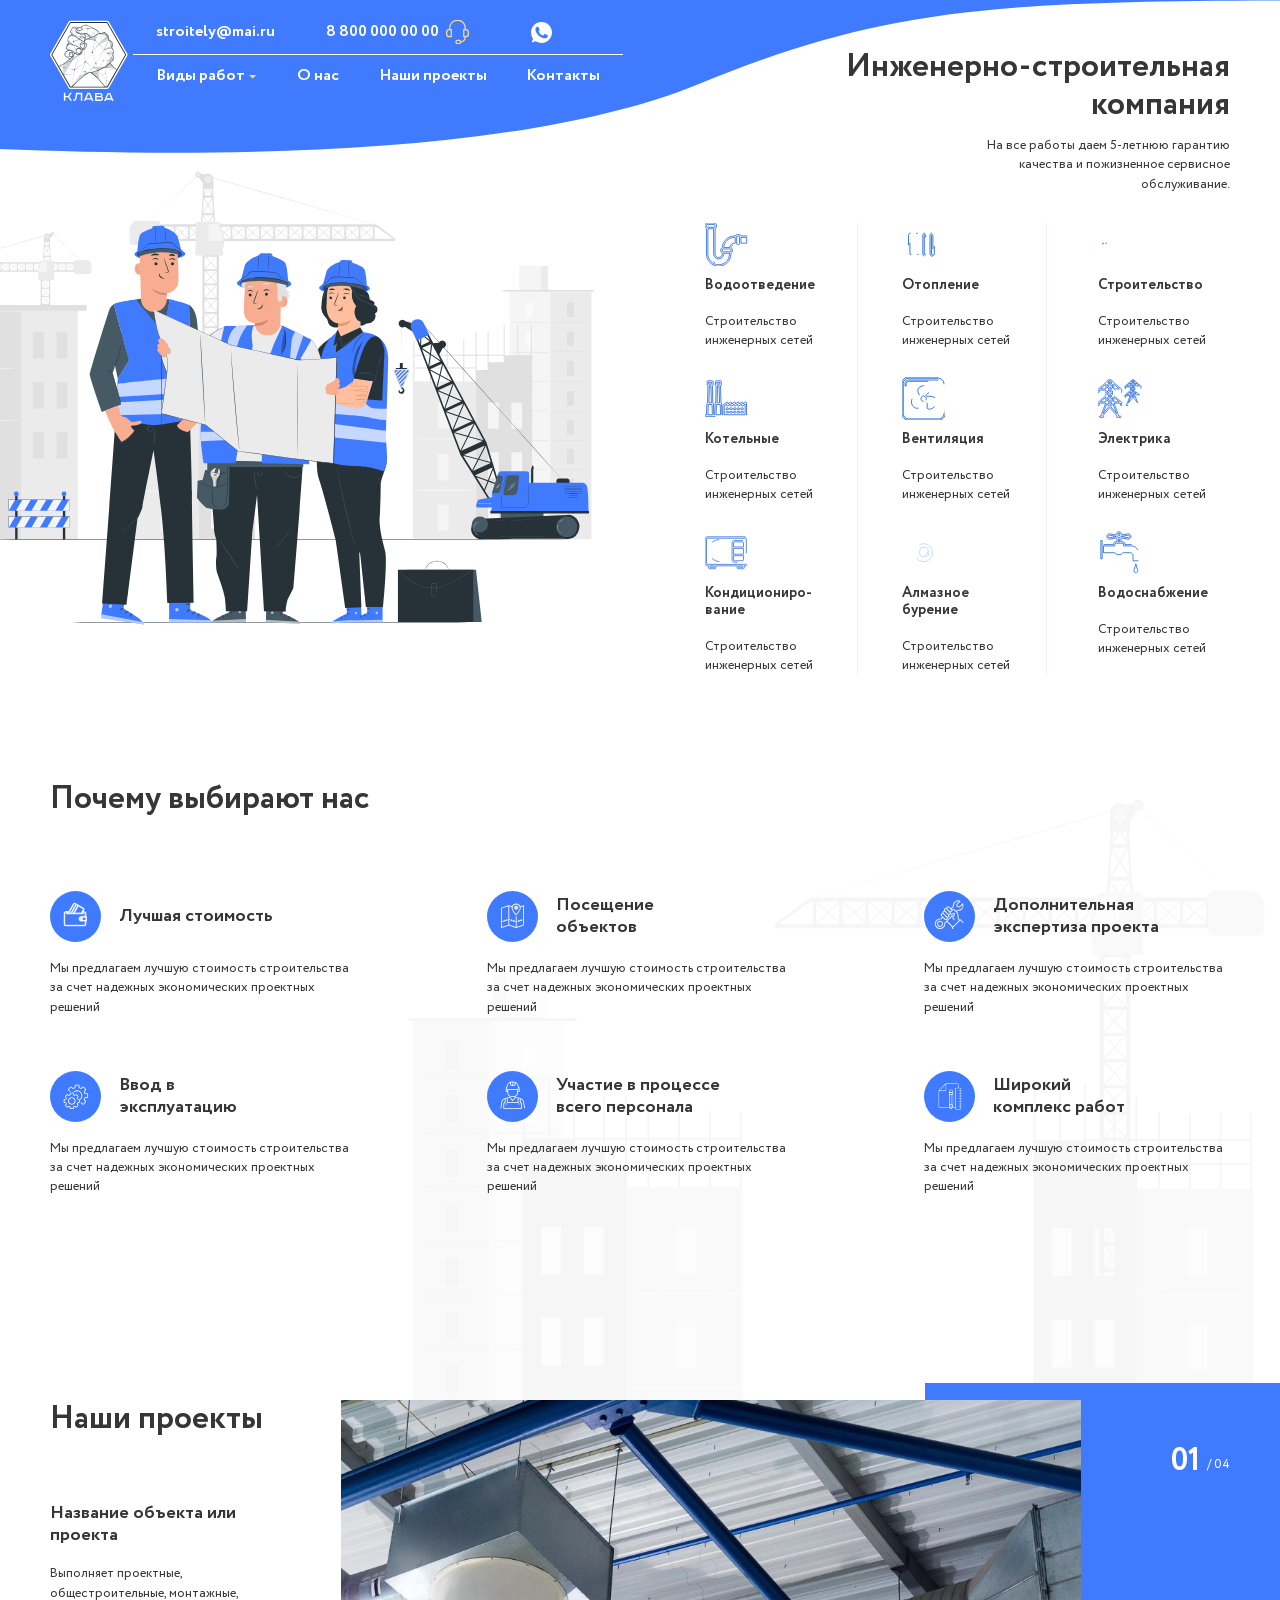
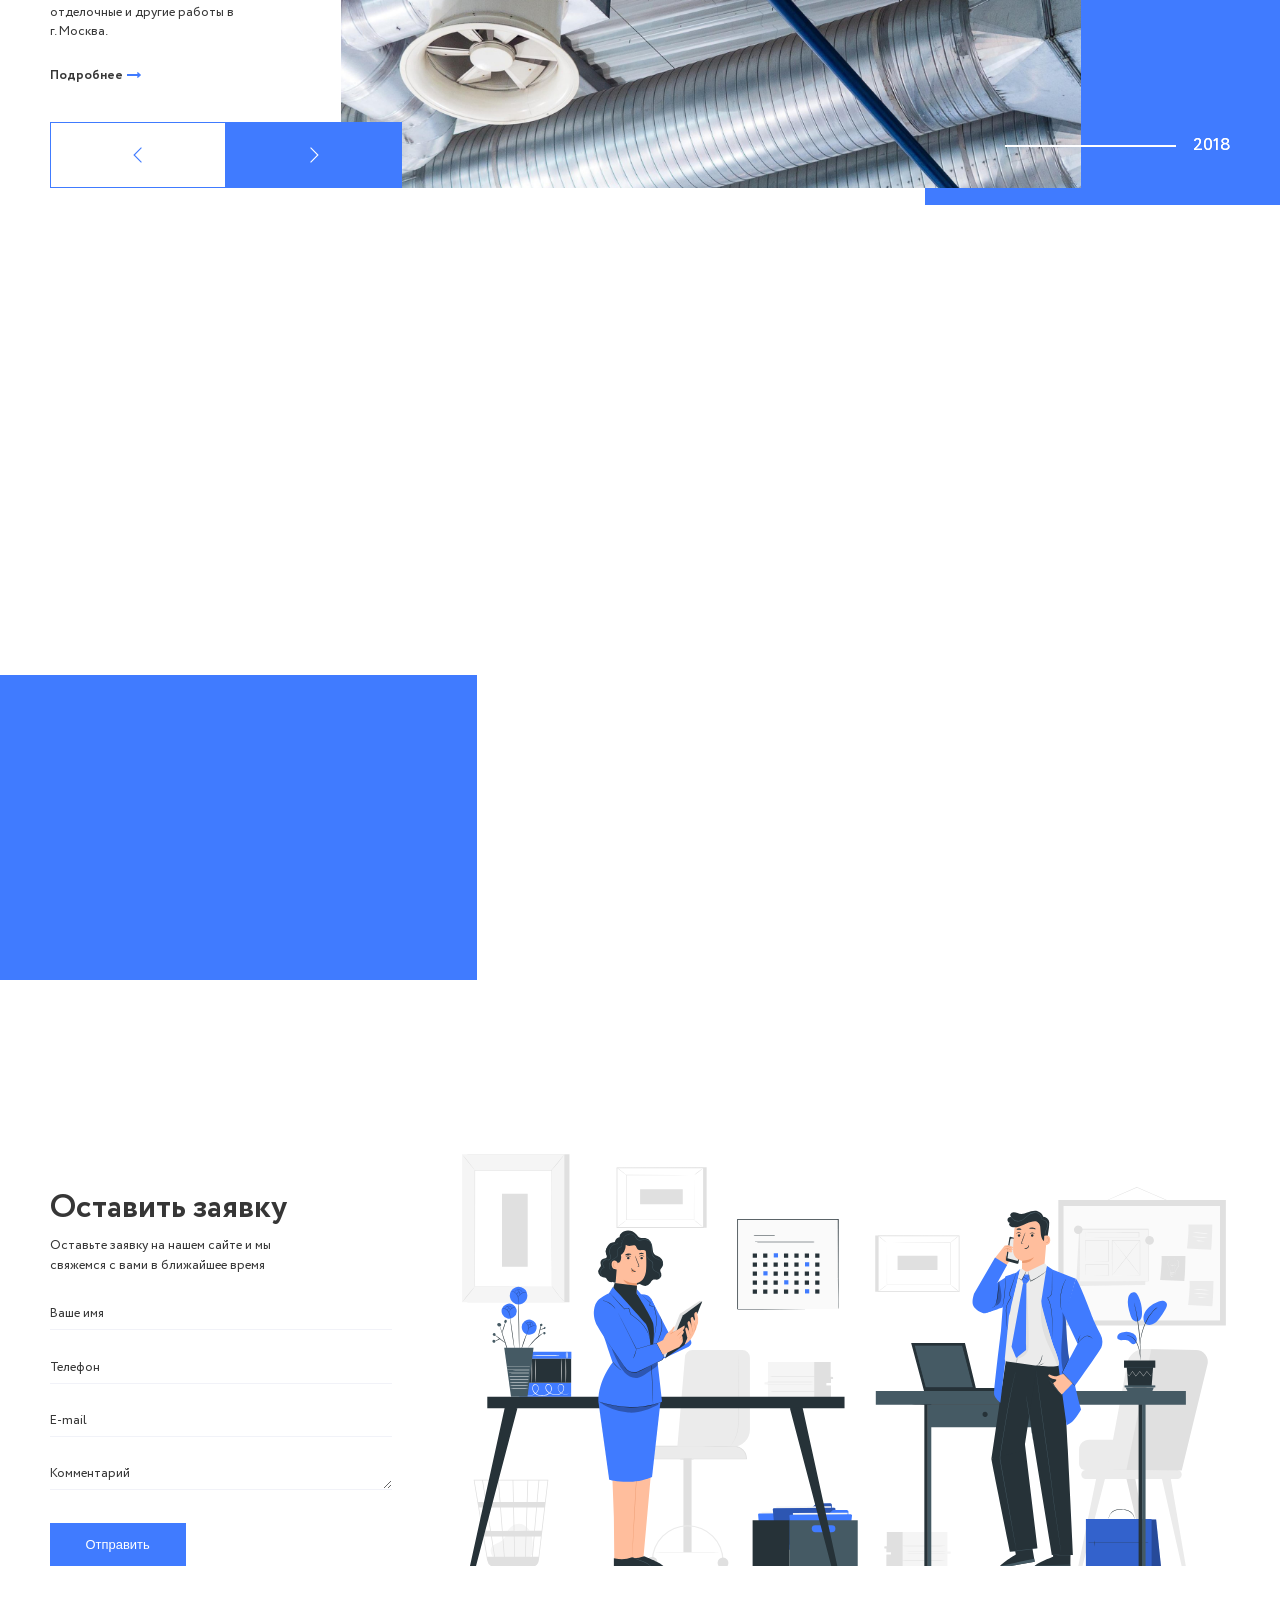
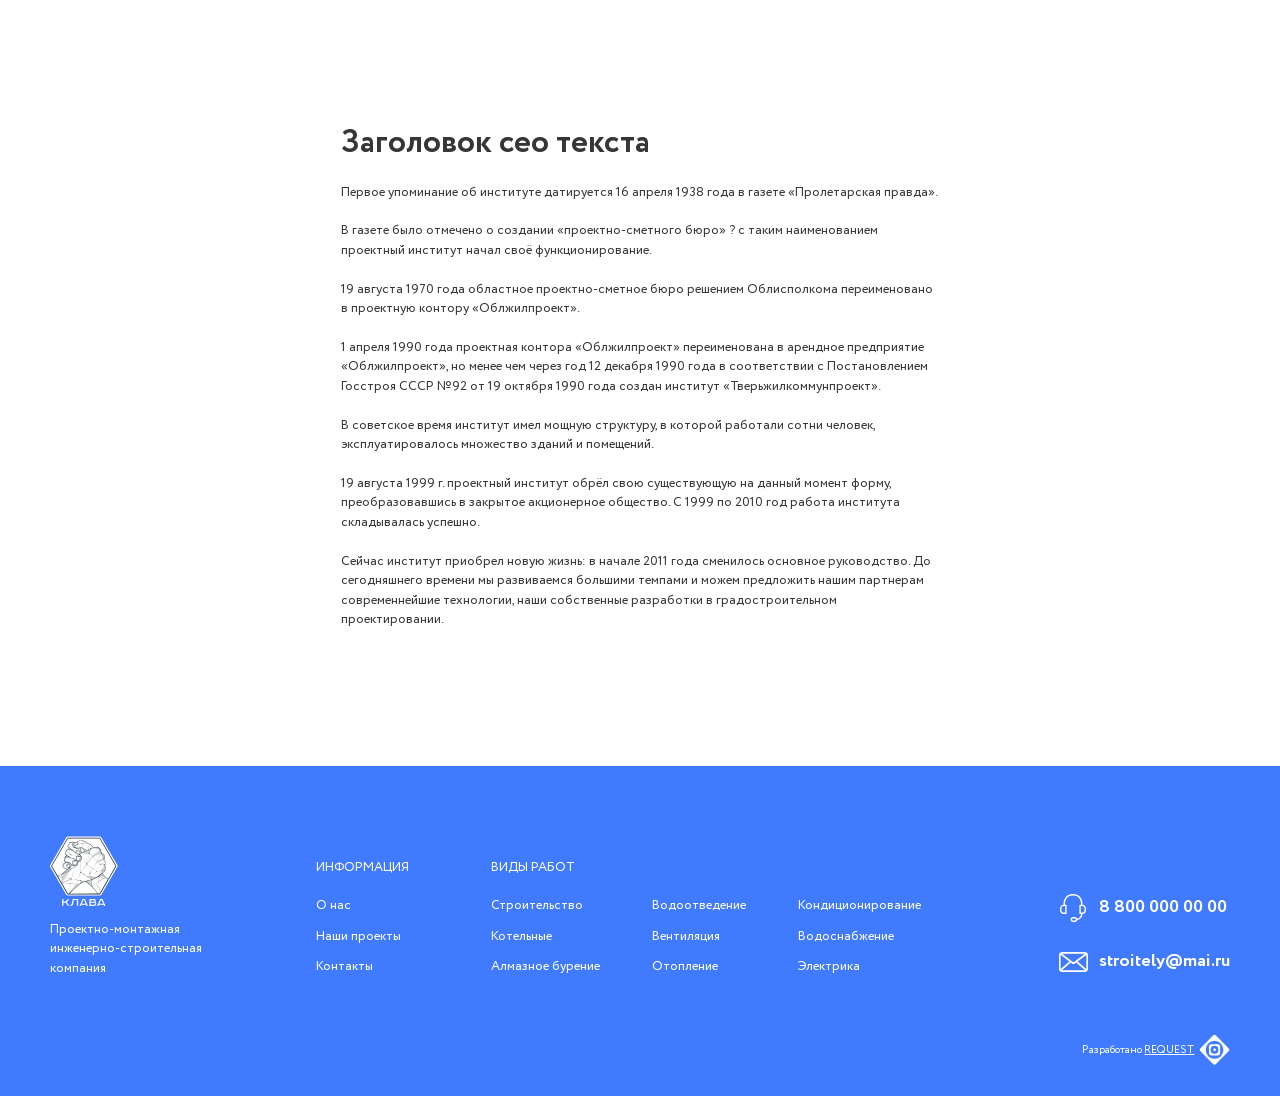
==== src/index.html @ 492c7430 "first commit" ====
<!DOCTYPE html>
<html lang="ru">

<head>
	<meta charset="utf-8">
	<meta name="viewport" content="width=device-width, initial-scale=1.0, shrink-to-fit=no">
	<meta name="description" content="another website">
	<link rel="icon" href="img/favicon.ico">
	<link rel="stylesheet" href="css/swiper.min.css">
	<link href="css/style.css" rel="stylesheet">
	<script src="js/swiper.min.js"></script>
	<script src="js/vivus.js"></script>
	<script src="https://api-maps.yandex.ru/2.1/?lang=ru_RU"></script>
	<title>title</title>

</head>

<body>
	<div class="body-page">
		<header class="header">
			<div class="container">
				<div class="header__inner">
					<div class="burger">
						<span></span>
						<span></span>
						<span></span>
						<div class="burger__x"></div>
					</div>
					<a href="" class="logo header__logo">
						<img src="img/logo.svg" alt="">
					</a>
					<div class="header__content">
						<div class="header__top">
							<div class="contact header__contact">
								<a href="" class="contact__item contact__item--mail">stroitely@mai.ru</a>
								<a href="" class="contact__item contact__item--tel">8 800 000 00 00</a>
								<a href="" class="contact__item contact__item--whatsapp">8 800 000 00 00 whatsapp</a>
							</div>
						</div>
						<nav class="nav header__nav">
							<ul class="nav__list">
								<li class="nav__item drop">
									<a href="">Виды работ</a><span class="nav__arrow"></span>
									<div class="nav-drop">
										<ul class="nav-drop__inner">
											<li class="nav-drop__col">
												<div class="nav-drop__item">
													<div class="nav-drop__icon">
														<img src="img/pipeline.svg" alt="">
													</div>
													<div class="nav-drop__content">
														<a href="">Водоотведение</a>
														<span class="nav__arrow"></span>
														<ul class="nav-drop__list">
															<li>
																<a href="">Водоотведение</a>
															</li>
															<li>
																<a href="">Водоотведение</a>
															</li>
															<li>
																<a href="">Водоотведение</a>
															</li>
															<li>
																<a href="">Водоотведение</a>
															</li>
														</ul>
													</div>
												</div>
												<div class="nav-drop__item">
													<div class="nav-drop__icon">
														<img src="img/boiler.svg" alt="">
													</div>
													<div class="nav-drop__content">
														<a href="">Котельные</a>
														<span class="nav__arrow"></span>
														<ul class="nav-drop__list">
															<li>
																<a href="">Водоотведение</a>
															</li>
															<li>
																<a href="">Водоотведение</a>
															</li>
														</ul>
													</div>
												</div>
												<div class="nav-drop__item">
													<div class="nav-drop__icon">
														<img src="img/gear.svg" alt="">
													</div>
													<div class="nav-drop__content">
														<a href="">Алмазное бурение</a>
														<span class="nav__arrow"></span>
														<ul class="nav-drop__list">
															<li>
																<a href="">Водоотведение</a>
															</li>
															<li>
																<a href="">Водоотведение</a>
															</li>
														</ul>
													</div>
												</div>
												<div class="nav-drop__item">
													<div class="nav-drop__icon">
														<img src="img/tap.svg" alt="">
													</div>
													<div class="nav-drop__content">
														<a href="">Водоснабжение</a>
														<span class="nav__arrow"></span>
														<ul class="nav-drop__list">
															<li>
																<a href="">Водоотведение</a>
															</li>
															<li>
																<a href="">Водоотведение</a>
															</li>
														</ul>
													</div>
												</div>
											</li>
											<li class="nav-drop__col">
												<div class="nav-drop__item">
													<div class="nav-drop__icon">
														<img src="img/heating.svg" alt="">
													</div>
													<div class="nav-drop__content">
														<a href="">Отопление</a>
														<span class="nav__arrow"></span>
														<ul class="nav-drop__list">
															<li>
																<a href="">Водоотведение</a>
															</li>
															<li>
																<a href="">Водоотведение</a>
															</li>
														</ul>
													</div>
												</div>
												<div class="nav-drop__item">
													<div class="nav-drop__icon">
														<img src="img/ventilation.svg" alt="">
													</div>
													<div class="nav-drop__content">
														<a href="">Вентиляция</a>
														<span class="nav__arrow"></span>
														<ul class="nav-drop__list">
															<li>
																<a href="">Водоотведение</a>
															</li>
															<li>
																<a href="">Водоотведение</a>
															</li>
															<li>
																<a href="">Водоотведение</a>
															</li>
														</ul>
													</div>
												</div>
												<div class="nav-drop__item">
													<div class="nav-drop__icon">
														<img src="img/air-conditioner.svg" alt="">
													</div>
													<div class="nav-drop__content">
														<a href="">Кондициониро-вание</a>
														<span class="nav__arrow"></span>
														<ul class="nav-drop__list">
															<li>
																<a href="">Водоотведение</a>
															</li>
															<li>
																<a href="">Водоотведение</a>
															</li>
														</ul>
													</div>
												</div>
											</li>
											<li class="nav-drop__col">
												<div class="nav-drop__item">
													<div class="nav-drop__icon">
														<img src="img/harbor-crane.svg" alt="">
													</div>
													<div class="nav-drop__content">
														<a href="">Строительство</a>
														<span class="nav__arrow"></span>
														<ul class="nav-drop__list">
															<li>
																<a href="">Водоотведение</a>
															</li>
															<li>
																<a href="">Водоотведение</a>
															</li>
															<li>
																<a href="">Водоотведение</a>
															</li>
															<li>
																<a href="">Водоотведение</a>
															</li>
															<li>
																<a href="">Водоотведение</a>
															</li>
															<li>
																<a href="">Водоотведение</a>
															</li>
														</ul>
													</div>
												</div>
												<div class="nav-drop__item">
													<div class="nav-drop__icon">
														<img src="img/electric.svg" alt="">
													</div>
													<div class="nav-drop__content">
														<a href="">Электрика</a>
														<span class="nav__arrow"></span>
														<ul class="nav-drop__list">
															<li>
																<a href="">Водоотведение</a>
															</li>
															<li>
																<a href="">Водоотведение</a>
															</li>
															<li>
																<a href="">Водоотведение</a>
															</li>
															<li>
																<a href="">Водоотведение</a>
															</li>
															<li>
																<a href="">Водоотведение</a>
															</li>
														</ul>
													</div>
												</div>
											</li>
										</ul>
									</div>
								</li>
								<li class="nav__item">
									<a href="">О нас</a>
								</li>
								<li class="nav__item">
									<a href="">Наши проекты</a>
								</li>
								<li class="nav__item">
									<a href="">Контакты</a>
								</li>
							</ul>
						</nav>
					</div>
					<div class="mob-tel">

					</div>
				</div>
			</div>
		</header>
		<main class="main">
		<!-- конец header -->
			<section class="banner-main title-right">
				<div class="container">
					<div class="banner-main__img">
						<img src="img/banner-main.svg" alt="">
					</div>
					<div class="banner-main__inner">
						<div class="banner-text banner-text--right">
							<p class="h h-45-30 banner-text__title">Инженерно-строительная компания</p>
							<p class="banner-text__subtitle">На все работы даем 5-летнюю гарантию качества и пожизненное сервисное обслуживание.</p>
						</div>
						<div class="main-category">
							<a href="" class="main-category__item wow fadeIn slower">
								<div class="main-category__img main-category__img--pipeline">
									<svg id="pipeline" width="100%" height="100%" x="0px" y="0px" viewBox="0 0 58 58" enable-background="new 0 0 58 58" xmlns="http://www.w3.org/2000/svg">
										<path d="M57.0333 17.4H48.1593C47.9587 16.8367 47.5893 16.3489 47.1016 16.0029C46.6138 15.657 46.0313 15.4697 45.4333 15.4667H43.5C42.902 15.4697 42.3195 15.657 41.8317 16.0029C41.344 16.3489 40.9746 16.8367 40.774 17.4H39.6333C35.4179 17.4075 31.3663 19.0336 28.3154 21.9424C25.2644 24.8513 23.4471 28.8207 23.2387 33.031C22.6652 33.2236 22.1666 33.5911 21.8129 34.0818C21.4592 34.5725 21.2681 35.1618 21.2667 35.7667V37.7C21.2697 38.298 21.457 38.8805 21.8029 39.3682C22.1489 39.856 22.6367 40.2254 23.2 40.426V41.5667C23.2 42.8485 22.6908 44.0779 21.7843 44.9843C20.8779 45.8908 19.6485 46.4 18.3667 46.4C17.0848 46.4 15.8554 45.8908 14.949 44.9843C14.0426 44.0779 13.5333 42.8485 13.5333 41.5667V7.55933C14.0967 7.35869 14.5845 6.98935 14.9304 6.50159C15.2763 6.01382 15.4636 5.43131 15.4667 4.83333V2.9C15.4644 2.13158 15.1581 1.39528 14.6147 0.851926C14.0714 0.308567 13.3351 0.00229495 12.5667 0H2.9C2.13158 0.00229495 1.39528 0.308567 0.851926 0.851926C0.308567 1.39528 0.00229495 2.13158 0 2.9V4.83333C0.00308004 5.43131 0.190328 6.01382 0.536262 6.50159C0.882196 6.98935 1.37001 7.35869 1.93333 7.55933V41.5667C1.93333 45.9251 3.6647 50.1049 6.74655 53.1868C9.82839 56.2686 14.0083 58 18.3667 58C22.7251 58 26.9049 56.2686 29.9868 53.1868C33.0686 50.1049 34.8 45.9251 34.8 41.5667V40.426C35.3633 40.2254 35.8511 39.856 36.1971 39.3682C36.543 38.8805 36.7303 38.298 36.7333 37.7V35.7667C36.7316 35.1825 36.5535 34.6124 36.2223 34.1312C35.8911 33.65 35.4223 33.28 34.8773 33.0697C35.0568 31.9367 35.6342 30.9047 36.5058 30.1589C37.3774 29.413 38.4862 29.0022 39.6333 29H40.774C40.9746 29.5633 41.344 30.0511 41.8317 30.3971C42.3195 30.743 42.902 30.9303 43.5 30.9333H45.4333C46.0313 30.9303 46.6138 30.743 47.1016 30.3971C47.5893 30.0511 47.9587 29.5633 48.1593 29H57.0333C57.2897 29 57.5356 28.8982 57.7169 28.7169C57.8982 28.5356 58 28.2897 58 28.0333V18.3667C58 18.1103 57.8982 17.8644 57.7169 17.6831C57.5356 17.5018 57.2897 17.4 57.0333 17.4ZM1.93333 4.83333V2.9C1.93333 2.64362 2.03518 2.39775 2.21646 2.21646C2.39775 2.03518 2.64362 1.93333 2.9 1.93333H12.5667C12.823 1.93333 13.0689 2.03518 13.2502 2.21646C13.4315 2.39775 13.5333 2.64362 13.5333 2.9V4.83333C13.5333 5.08971 13.4315 5.33558 13.2502 5.51687C13.0689 5.69815 12.823 5.8 12.5667 5.8H2.9C2.64362 5.8 2.39775 5.69815 2.21646 5.51687C2.03518 5.33558 1.93333 5.08971 1.93333 4.83333ZM32.8667 41.5667C32.8667 45.4123 31.339 49.1004 28.6197 51.8197C25.9004 54.539 22.2123 56.0667 18.3667 56.0667C14.521 56.0667 10.8329 54.539 8.11362 51.8197C5.39434 49.1004 3.86667 45.4123 3.86667 41.5667V7.73333H11.6V41.5667C11.6 43.3613 12.3129 45.0824 13.5819 46.3514C14.8509 47.6204 16.572 48.3333 18.3667 48.3333C20.1613 48.3333 21.8824 47.6204 23.1514 46.3514C24.4204 45.0824 25.1333 43.3613 25.1333 41.5667V40.6H32.8667V41.5667ZM34.8 37.7C34.8 37.9564 34.6982 38.2023 34.5169 38.3835C34.3356 38.5648 34.0897 38.6667 33.8333 38.6667H24.1667C23.9103 38.6667 23.6644 38.5648 23.4831 38.3835C23.3018 38.2023 23.2 37.9564 23.2 37.7V35.7667C23.2 35.5103 23.3018 35.2644 23.4831 35.0831C23.6644 34.9018 23.9103 34.8 24.1667 34.8H33.8333C34.0897 34.8 34.3356 34.9018 34.5169 35.0831C34.6982 35.2644 34.8 35.5103 34.8 35.7667V37.7ZM40.6 27.0667H39.6333C38.0075 27.0686 36.4368 27.6558 35.2084 28.7208C33.9801 29.7859 33.1763 31.2576 32.944 32.8667H25.1817C25.4301 29.2005 27.0597 25.7651 29.7418 23.2534C32.4239 20.7417 35.9588 19.3408 39.6333 19.3333H40.6V27.0667ZM46.4 28.0333C46.4 28.2897 46.2982 28.5356 46.1169 28.7169C45.9356 28.8982 45.6897 29 45.4333 29H43.5C43.2436 29 42.9977 28.8982 42.8165 28.7169C42.6352 28.5356 42.5333 28.2897 42.5333 28.0333V18.3667C42.5333 18.1103 42.6352 17.8644 42.8165 17.6831C42.9977 17.5018 43.2436 17.4 43.5 17.4H45.4333C45.6897 17.4 45.9356 17.5018 46.1169 17.6831C46.2982 17.8644 46.4 18.1103 46.4 18.3667V28.0333ZM56.0667 27.0667H48.3333V19.3333H56.0667V27.0667Z"/>
										<path d="M11.4175 52.0387C13.4761 53.4083 15.8943 54.1372 18.3668 54.1335V52.2001C16.2751 52.2033 14.2293 51.5867 12.4876 50.4282L11.4175 52.0387Z"/>
										<path d="M20.1406 52.0529L20.4596 53.9592C21.1726 53.8402 21.8739 53.659 22.5554 53.4179L21.9116 51.5957C21.3353 51.7982 20.7429 51.9512 20.1406 52.0529Z"/>
									</svg>
								</div>
								<p class="h h-20-16 main-category__title">Водоотведение</p>
								<p class="main-category__text">Строительство инженерных сетей</p>
							</a>
							<a href="" class="main-category__item wow fadeIn slower">
								<div class="main-category__img main-category__img--heating">
									<svg id="heating" width="100%" height="100%" viewBox="0 0 52 45" xmlns="http://www.w3.org/2000/svg">
										<path d="M36.3462 8.65381C34.9148 8.65381 33.75 9.81862 33.75 11.25V33.75C33.75 35.1813 34.9148 36.3461 36.3462 36.3461C37.7775 36.3461 38.9423 35.1813 38.9423 33.75V11.25C38.9423 9.81862 37.7775 8.65381 36.3462 8.65381ZM37.2115 33.75C37.2115 34.2277 36.8238 34.6153 36.3462 34.6153C35.8685 34.6153 35.4808 34.2277 35.4808 33.75V11.25C35.4808 10.7723 35.8685 10.3846 36.3462 10.3846C36.8238 10.3846 37.2115 10.7723 37.2115 11.25V33.75Z" fill="#115AD4"/>
										<path d="M27.6923 8.65381C26.261 8.65381 25.0962 9.81862 25.0962 11.25V33.75C25.0962 35.1813 26.261 36.3461 27.6923 36.3461C29.1237 36.3461 30.2885 35.1813 30.2885 33.75V11.25C30.2885 9.81862 29.1237 8.65381 27.6923 8.65381ZM28.5577 33.75C28.5577 34.2277 28.17 34.6153 27.6923 34.6153C27.2147 34.6153 26.827 34.2277 26.827 33.75V11.25C26.827 10.7723 27.2147 10.3846 27.6923 10.3846C28.17 10.3846 28.5577 10.7723 28.5577 11.25V33.75Z" fill="#115AD4"/>
										<path d="M10.3847 8.65381C8.95338 8.65381 7.78857 9.81862 7.78857 11.25V33.75C7.78857 35.1813 8.95338 36.3461 10.3847 36.3461C11.8161 36.3461 12.9809 35.1813 12.9809 33.75V11.25C12.9809 9.81862 11.8161 8.65381 10.3847 8.65381ZM11.2501 33.75C11.2501 34.2277 10.8624 34.6153 10.3847 34.6153C9.90704 34.6153 9.51934 34.2277 9.51934 33.75V11.25C9.51934 10.7723 9.90704 10.3846 10.3847 10.3846C10.8624 10.3846 11.2501 10.7723 11.2501 11.25V33.75Z" fill="#115AD4"/>
										<path d="M19.0385 8.65381C17.6072 8.65381 16.4424 9.81862 16.4424 11.25V33.75C16.4424 35.1813 17.6072 36.3461 19.0385 36.3461C20.4699 36.3461 21.6347 35.1813 21.6347 33.75V11.25C21.6347 9.81862 20.4699 8.65381 19.0385 8.65381ZM19.9039 33.75C19.9039 34.2277 19.5162 34.6153 19.0385 34.6153C18.5608 34.6153 18.1732 34.2277 18.1732 33.75V11.25C18.1732 10.7723 18.5608 10.3846 19.0385 10.3846C19.5162 10.3846 19.9039 10.7723 19.9039 11.25V33.75Z" fill="#115AD4"/>
										<path d="M49.7596 11.25C50.953 11.25 51.9231 10.2799 51.9231 9.08654V6.49038C51.9231 5.29702 50.953 4.32692 49.7596 4.32692C48.5662 4.32692 47.5962 5.29702 47.5962 6.49038V6.92308H46.7308V4.32692H44.1346V3.46154C44.1346 1.5525 42.5821 0 40.6731 0C38.764 0 37.2115 1.5525 37.2115 3.46154V4.32692C37.2115 4.80462 36.8238 5.19231 36.3462 5.19231C35.8685 5.19231 35.4808 4.80462 35.4808 4.32692V3.46154C35.4808 1.5525 33.9283 0 32.0192 0C30.1102 0 28.5577 1.5525 28.5577 3.46154V4.32692C28.5577 4.80462 28.17 5.19231 27.6923 5.19231C27.2146 5.19231 26.8269 4.80462 26.8269 4.32692V3.46154C26.8269 1.5525 25.2744 0 23.3654 0C21.4563 0 19.9038 1.5525 19.9038 3.46154V4.32692C19.9038 4.80462 19.5162 5.19231 19.0385 5.19231C18.5608 5.19231 18.1731 4.80462 18.1731 4.32692V3.46154C18.1731 1.5525 16.6206 0 14.7115 0C12.8025 0 11.25 1.5525 11.25 3.46154V4.32692C11.25 4.80462 10.8623 5.19231 10.3846 5.19231C9.90692 5.19231 9.51923 4.80462 9.51923 4.32692V3.46154C9.51923 1.5525 7.96673 0 6.05769 0C4.14865 0 2.59615 1.5525 2.59615 3.46154V5.19231H0V11.25H2.59615V33.75H0V39.8077H2.59615V41.5385C2.59615 43.4475 4.14865 45 6.05769 45C7.96673 45 9.51923 43.4475 9.51923 41.5385V40.6731C9.51923 40.1954 9.90692 39.8077 10.3846 39.8077C10.8623 39.8077 11.25 40.1954 11.25 40.6731V41.5385C11.25 43.4475 12.8025 45 14.7115 45C16.6206 45 18.1731 43.4475 18.1731 41.5385V40.6731C18.1731 40.1954 18.5608 39.8077 19.0385 39.8077C19.5162 39.8077 19.9038 40.1954 19.9038 40.6731V41.5385C19.9038 43.4475 21.4563 45 23.3654 45C25.2744 45 26.8269 43.4475 26.8269 41.5385V40.6731C26.8269 40.1954 27.2146 39.8077 27.6923 39.8077C28.17 39.8077 28.5577 40.1954 28.5577 40.6731V41.5385C28.5577 43.4475 30.1102 45 32.0192 45C33.9283 45 35.4808 43.4475 35.4808 41.5385V40.6731C35.4808 40.1954 35.8685 39.8077 36.3462 39.8077C36.8238 39.8077 37.2115 40.1954 37.2115 40.6731V41.5385C37.2115 43.4475 38.764 45 40.6731 45C42.5821 45 44.1346 43.4475 44.1346 41.5385V39.8077H46.7308V38.9423H51.9231V34.6154H46.7308V33.75H44.1346V11.25H46.7308V8.65385H47.5962V9.08654C47.5962 10.2799 48.5662 11.25 49.7596 11.25ZM1.73077 9.51923V6.92308H2.59615V9.51923H1.73077ZM1.73077 38.0769V35.4808H2.59615V38.0769H1.73077ZM50.1923 36.3462V37.2115H46.7308V36.3462H50.1923ZM45 35.4808V38.0769H44.1346V35.4808H45ZM42.4038 33.75V39.8077V41.5385C42.4038 42.493 41.6276 43.2692 40.6731 43.2692C39.7186 43.2692 38.9423 42.493 38.9423 41.5385V40.6731C38.9423 39.2417 37.7775 38.0769 36.3462 38.0769C34.9148 38.0769 33.75 39.2417 33.75 40.6731V41.5385C33.75 42.493 32.9738 43.2692 32.0192 43.2692C31.0647 43.2692 30.2885 42.493 30.2885 41.5385V40.6731C30.2885 39.2417 29.1237 38.0769 27.6923 38.0769C26.261 38.0769 25.0962 39.2417 25.0962 40.6731V41.5385C25.0962 42.493 24.3199 43.2692 23.3654 43.2692C22.4109 43.2692 21.6346 42.493 21.6346 41.5385V40.6731C21.6346 39.2417 20.4698 38.0769 19.0385 38.0769C17.6071 38.0769 16.4423 39.2417 16.4423 40.6731V41.5385C16.4423 42.493 15.6661 43.2692 14.7115 43.2692C13.757 43.2692 12.9808 42.493 12.9808 41.5385V40.6731C12.9808 39.2417 11.816 38.0769 10.3846 38.0769C8.95327 38.0769 7.78846 39.2417 7.78846 40.6731V41.5385C7.78846 42.493 7.01221 43.2692 6.05769 43.2692C5.10317 43.2692 4.32692 42.493 4.32692 41.5385V39.8077V33.75V11.25V5.19231V3.46154C4.32692 2.50702 5.10317 1.73077 6.05769 1.73077C7.01221 1.73077 7.78846 2.50702 7.78846 3.46154V4.32692C7.78846 5.75827 8.95327 6.92308 10.3846 6.92308C11.816 6.92308 12.9808 5.75827 12.9808 4.32692V3.46154C12.9808 2.50702 13.757 1.73077 14.7115 1.73077C15.6661 1.73077 16.4423 2.50702 16.4423 3.46154V4.32692C16.4423 5.75827 17.6071 6.92308 19.0385 6.92308C20.4698 6.92308 21.6346 5.75827 21.6346 4.32692V3.46154C21.6346 2.50702 22.4109 1.73077 23.3654 1.73077C24.3199 1.73077 25.0962 2.50702 25.0962 3.46154V4.32692C25.0962 5.75827 26.261 6.92308 27.6923 6.92308C29.1237 6.92308 30.2885 5.75827 30.2885 4.32692V3.46154C30.2885 2.50702 31.0647 1.73077 32.0192 1.73077C32.9738 1.73077 33.75 2.50702 33.75 3.46154V4.32692C33.75 5.75827 34.9148 6.92308 36.3462 6.92308C37.7775 6.92308 38.9423 5.75827 38.9423 4.32692V3.46154C38.9423 2.50702 39.7186 1.73077 40.6731 1.73077C41.6276 1.73077 42.4038 2.50702 42.4038 3.46154V4.32692V11.25V33.75ZM45 9.51923H44.1346V6.05769H45V9.51923ZM49.3269 6.49038C49.3269 6.2524 49.5216 6.05769 49.7596 6.05769C49.9976 6.05769 50.1923 6.2524 50.1923 6.49038V9.08654C50.1923 9.32452 49.9976 9.51923 49.7596 9.51923C49.5216 9.51923 49.3269 9.32452 49.3269 9.08654V6.49038Z" fill="#115AD4"/>
									</svg>
								</div>
								<p class="h h-20-16 main-category__title">Отопление</p>
								<p class="main-category__text">Строительство инженерных сетей</p>
							</a>
							<a href="" class="main-category__item wow fadeIn slower">
								<div class="main-category__img main-category__img--harbor-crane">
									<svg id="harbor-crane" width="100%" height="100%" viewBox="0 0 52 52" xmlns="http://www.w3.org/2000/svg" onclick="obt3.reset().play();">
										<path d="M7.13193 24.2593H6.23345C5.76814 24.2593 5.39111 24.6364 5.39111 25.1016C5.39111 25.5668 5.76814 25.9439 6.23345 25.9439H7.13193C7.59724 25.9439 7.97427 25.5668 7.97427 25.1016C7.97427 24.6364 7.59724 24.2593 7.13193 24.2593Z"/>
										<path d="M10.7257 24.2593H9.8272C9.36189 24.2593 8.98486 24.6364 8.98486 25.1016C8.98486 25.5668 9.36189 25.9439 9.8272 25.9439H10.7257C11.191 25.9439 11.568 25.5668 11.568 25.1016C11.568 24.6364 11.191 24.2593 10.7257 24.2593Z"/>
										<path d="M14.3194 24.2593H13.4209C12.9556 24.2593 12.5786 24.6364 12.5786 25.1016C12.5786 25.5668 12.9556 25.9439 13.4209 25.9439H14.3194C14.7847 25.9439 15.1618 25.5668 15.1618 25.1016C15.1618 24.6364 14.7847 24.2593 14.3194 24.2593Z"/>
										<path d="M49.3607 5.27862C50.816 5.27862 52 4.09464 52 2.63931C52 1.18398 50.816 0 49.3607 0H45.7667C45.76 0 45.7534 0.000786177 45.7466 0.0010108C45.7284 0.00146004 45.7102 0.00213391 45.6919 0.00370626C45.6815 0.00460475 45.6712 0.00617711 45.6608 0.00752484C45.6442 0.00965875 45.6276 0.0117927 45.611 0.0149374C45.5986 0.0172959 45.5865 0.0203283 45.5742 0.0232484C45.56 0.0266177 45.5456 0.0298747 45.5313 0.0340302C45.5168 0.0382981 45.5027 0.0433521 45.4885 0.0482937C45.4789 0.0516631 45.4692 0.0542462 45.4597 0.0579525L15.402 11.8258C14.8034 12.0386 14.3003 12.4749 14.0044 13.0668L10.2051 20.6652H2.63931C2.174 20.6652 1.79698 21.0424 1.79698 21.5076V27.8531H0.842333C0.377028 27.8531 0 28.2303 0 28.6955V32.2894C0 32.7546 0.377028 33.1317 0.842333 33.1317H6.28942V35.041H4.43629C2.98096 35.041 1.79698 36.225 1.79698 37.6803V50.3153H0.842333C0.377028 50.3153 0 50.6925 0 51.1577C0 51.6229 0.377028 52 0.842333 52H6.23326C6.69857 52 7.07559 51.6229 7.07559 51.1577V40.3197H17.9698V51.1577C17.9698 51.6229 18.3468 52 18.8121 52H24.203C24.6683 52 25.0454 51.6229 25.0454 51.1577C25.0454 50.6925 24.6683 50.3153 24.203 50.3153H23.2484V37.6803C23.2484 36.225 22.0644 35.041 20.6091 35.041H18.7559V33.1317H24.203C24.6683 33.1317 25.0454 32.7546 25.0454 32.2894V28.6955C25.0454 28.2303 24.6683 27.8531 24.203 27.8531H21.4818L27.2753 24.9564C27.3563 24.916 27.4302 24.8627 27.4942 24.7986L45.8229 6.46979V23.9075L42.4136 28.1693C42.2942 28.3187 42.2289 28.5042 42.2289 28.6955V35.8834C42.2289 36.3486 42.606 36.7257 43.0713 36.7257H50.2592C50.7245 36.7257 51.1015 36.3486 51.1015 35.8834V28.6955C51.1015 28.5042 51.0364 28.3187 50.9169 28.1693L47.5076 23.9075V5.27862H49.3607ZM18.7559 21.5076V14.1886C18.7559 13.5666 18.5278 12.9972 18.1516 12.5584L42.3223 3.0954L18.7559 26.6618V21.5076ZM15.511 13.8203C15.6514 13.5395 15.9338 13.365 16.2477 13.365C16.7018 13.365 17.0713 13.7345 17.0713 14.1886V20.6652H12.0886L15.511 13.8203ZM3.48164 22.3499H17.0713V27.8531H3.48164V22.3499ZM7.97408 33.1317H9.88337V35.041H7.97408V33.1317ZM13.4773 33.1317V35.041H11.568V33.1317H13.4773ZM5.39093 50.3153H3.48164V40.3197H5.39093V50.3153ZM19.6544 50.3153V40.3197H21.5637V50.3153H19.6544ZM21.5637 37.6803V38.635H3.48164V37.6803C3.48164 37.1539 3.90988 36.7257 4.43629 36.7257H20.6091C21.1355 36.7257 21.5637 37.1539 21.5637 37.6803ZM17.0713 35.041H15.162V33.1317H17.0713V35.041ZM23.3607 31.4471H1.68467V29.5378H23.3607V31.4471ZM26.3996 23.5107L22.1796 25.6207L46.1156 1.68467H49.3607C49.8871 1.68467 50.3153 2.11291 50.3153 2.63931C50.3153 3.16571 49.8871 3.59395 49.3607 3.59395H46.6652C46.4418 3.59395 46.2277 3.68268 46.0695 3.8407L26.3996 23.5107ZM46.6652 25.5514L48.5066 27.8531H44.8238L46.6652 25.5514ZM43.9136 35.041V29.5378H49.4168V35.041H43.9136Z"/>
									</svg>
								</div>
								<p class="h h-20-16 main-category__title">Строительство</p>
								<p class="main-category__text">Строительство инженерных сетей</p>
							</a>
							<a href="" class="main-category__item wow fadeIn slower">
								<div class="main-category__img main-category__img--boiler">
									<svg id="boiler" width="100%" height="100%" viewBox="0 0 57 47" xmlns="http://www.w3.org/2000/svg">
										<path fill-rule="evenodd" clip-rule="evenodd" d="M55.8455 44.8382H54.8034V29.0747C54.8034 28.6961 54.6251 28.3468 54.3369 28.1603C54.0485 27.9737 53.6948 27.9789 53.4107 28.1736L49.8994 30.5815L49.8995 29.0749C49.8995 28.6963 49.7214 28.347 49.4331 28.1603C49.1448 27.9738 48.791 27.9789 48.507 28.1736L44.9952 30.5815L44.9953 29.0747C44.9953 28.6961 44.8171 28.3468 44.5289 28.1602C44.2407 27.9737 43.8867 27.9787 43.6028 28.1735L40.0912 30.5813L40.0913 29.0747C40.0913 28.6961 39.9132 28.3467 39.6249 28.1602C39.3366 27.9736 38.9827 27.9787 38.6987 28.1735L35.1872 30.5815V29.0747C35.1872 28.6961 35.009 28.3468 34.7208 28.1602C34.4324 27.9736 34.0787 27.9787 33.7947 28.1735L30.2828 30.5816V29.0747C30.2828 28.6961 30.1047 28.3468 29.8163 28.1603C29.528 27.9737 29.1743 27.9789 28.8902 28.1736L23.9861 31.5365C23.7091 31.7264 23.5397 32.0685 23.5397 32.4376V44.8382H22.3984L21.8583 30.1516C21.8392 29.6312 21.491 29.213 21.049 29.1529L20.5005 6.58561H20.5359C21.0438 6.58561 21.4555 6.11509 21.4555 5.53471V1.05089C21.4555 0.470521 21.0438 0 20.5359 0H14.651C14.1432 0 13.7315 0.470521 13.7315 1.05089V5.53471C13.7315 6.11509 14.1432 6.58561 14.651 6.58561H14.6864L14.1379 29.1529C13.6959 29.213 13.3477 29.6312 13.3286 30.1516L12.7886 44.8382H11.6094L11.0693 30.1516C11.0502 29.6312 10.702 29.213 10.26 29.1529L9.71147 6.58561H9.74691C10.2547 6.58561 10.6664 6.11509 10.6664 5.53471V1.05089C10.6664 0.470521 10.2547 0 9.74691 0H3.86198C3.35416 0 2.94246 0.470521 2.94246 1.05089V5.53471C2.94246 6.11509 3.35416 6.58561 3.86198 6.58561H3.89741L3.34889 29.1529C2.90691 29.213 2.55872 29.6312 2.53959 30.1516L1.99953 44.8382H0.919519C0.4117 44.8382 0 45.3087 0 45.8891C0 46.4694 0.4117 46.94 0.919519 46.94H55.8455C56.3533 46.94 56.765 46.4694 56.765 45.8891C56.765 45.3087 56.3533 44.8382 55.8455 44.8382ZM25.3787 33.0327L28.4438 30.9309V32.4376C28.4438 32.8162 28.6219 33.1655 28.9103 33.352C29.1985 33.5387 29.5524 33.5335 29.8364 33.3387L33.3483 30.9308V32.4375C33.3483 32.8161 33.5264 33.1654 33.8148 33.352C34.103 33.5387 34.4567 33.5335 34.7409 33.3387L38.252 30.9309V32.4375C38.252 32.8161 38.4301 33.1655 38.7184 33.352C39.0066 33.5385 39.3605 33.5335 39.6445 33.3387L43.1561 30.9309V32.4376C43.1561 32.8162 43.3343 33.1655 43.6225 33.3522C43.9107 33.5387 44.2646 33.5336 44.5486 33.3389L48.0605 30.9309L48.0602 32.4376C48.0602 32.8162 48.2384 33.1655 48.5267 33.3522C48.815 33.5388 49.1687 33.5336 49.4529 33.3389L52.9643 30.9309V44.8382H25.3787V33.0327ZM15.5705 2.10179H19.6164V4.48382H15.5705V2.10179ZM18.6608 6.58561L19.2091 29.1448H15.9779L16.5262 6.58561H18.6608ZM15.1289 31.2466H20.0579L20.5578 44.8382H14.6291L15.1289 31.2466ZM4.7815 2.10179H8.82739V4.48382H4.7815V2.10179ZM7.87182 6.58561L8.4201 29.1448H5.18879L5.73707 6.58561H7.87182ZM4.33989 31.2466H9.26888L9.76873 44.8382H3.84016L4.33989 31.2466ZM30.3442 40.3545H28.3826C27.8747 40.3545 27.463 40.825 27.463 41.4054C27.463 41.9858 27.8747 42.4563 28.3826 42.4563H30.3442C30.852 42.4563 31.2637 41.9858 31.2637 41.4054C31.2637 40.825 30.852 40.3545 30.3442 40.3545ZM33.2868 40.3545H35.2484C35.7563 40.3545 36.168 40.825 36.168 41.4054C36.168 41.9858 35.7563 42.4563 35.2484 42.4563H33.2868C32.779 42.4563 32.3673 41.9858 32.3673 41.4054C32.3673 40.825 32.779 40.3545 33.2868 40.3545ZM40.1522 40.3545H38.1906C37.6828 40.3545 37.2711 40.825 37.2711 41.4054C37.2711 41.9858 37.6828 42.4563 38.1906 42.4563H40.1522C40.66 42.4563 41.0717 41.9858 41.0717 41.4054C41.0717 40.825 40.66 40.3545 40.1522 40.3545ZM43.0948 40.3545H45.0564C45.5643 40.3545 45.976 40.825 45.976 41.4054C45.976 41.9858 45.5643 42.4563 45.0564 42.4563H43.0948C42.587 42.4563 42.1753 41.9858 42.1753 41.4054C42.1753 40.825 42.587 40.3545 43.0948 40.3545ZM49.9607 40.3545H47.999C47.4912 40.3545 47.0795 40.825 47.0795 41.4054C47.0795 41.9858 47.4912 42.4563 47.999 42.4563H49.9607C50.4685 42.4563 50.8802 41.9858 50.8802 41.4054C50.8802 40.825 50.4685 40.3545 49.9607 40.3545ZM28.3826 35.8711H30.3442C30.852 35.8711 31.2637 36.3416 31.2637 36.922C31.2637 37.5024 30.852 37.9729 30.3442 37.9729H28.3826C27.8747 37.9729 27.463 37.5024 27.463 36.922C27.463 36.3416 27.8747 35.8711 28.3826 35.8711ZM35.2484 35.8711H33.2868C32.779 35.8711 32.3673 36.3416 32.3673 36.922C32.3673 37.5024 32.779 37.9729 33.2868 37.9729H35.2484C35.7563 37.9729 36.168 37.5024 36.168 36.922C36.168 36.3416 35.7563 35.8711 35.2484 35.8711ZM38.1906 35.8711H40.1522C40.66 35.8711 41.0717 36.3416 41.0717 36.922C41.0717 37.5024 40.66 37.9729 40.1522 37.9729H38.1906C37.6828 37.9729 37.2711 37.5024 37.2711 36.922C37.2711 36.3416 37.6828 35.8711 38.1906 35.8711ZM45.0564 35.8711H43.0948C42.587 35.8711 42.1753 36.3416 42.1753 36.922C42.1753 37.5024 42.587 37.9729 43.0948 37.9729H45.0564C45.5643 37.9729 45.976 37.5024 45.976 36.922C45.976 36.3416 45.5643 35.8711 45.0564 35.8711ZM49.9607 37.9729H47.999C47.4912 37.9729 47.0795 37.5024 47.0795 36.922C47.0795 36.3416 47.4912 35.8711 47.999 35.8711H49.9607C50.4685 35.8711 50.8802 36.3416 50.8802 36.922C50.8802 37.5024 50.4685 37.9729 49.9607 37.9729Z"/>
									</svg>
								</div>
								<p class="h h-20-16 main-category__title">Котельные</p>
								<p class="main-category__text">Строительство инженерных сетей</p>
							</a>
							<a href="" class="main-category__item wow fadeIn slower">
								<div class="main-category__img main-category__img--ventilation">
									<svg id="ventilation" width="100%" height="100%" viewBox="0 0 53 53" xmlns="http://www.w3.org/2000/svg">
										<path d="M44.7454 0H8.25465C3.70306 0 0 3.70296 0 8.25465V44.7454C0 49.297 3.70306 53 8.25465 53H44.7453C49.2969 53 53 49.297 53 44.7454V8.25465C53 3.70296 49.2969 0 44.7454 0ZM51.4473 44.7454C51.4473 48.4409 48.4408 51.4473 44.7454 51.4473H8.25465C4.55924 51.4473 1.55273 48.4409 1.55273 44.7454V8.25465C1.55273 4.55914 4.55924 1.55273 8.25465 1.55273H44.7453C48.4408 1.55273 51.4473 4.55914 51.4473 8.25465V44.7454Z"/>
										<path d="M44.7453 3.68604H8.25459C5.73554 3.68604 3.68604 5.73544 3.68604 8.25459V10.6071C3.68604 11.0359 4.03364 11.3835 4.4624 11.3835C4.89116 11.3835 5.23877 11.0359 5.23877 10.6071V8.25459C5.23877 6.59172 6.59161 5.23877 8.25459 5.23877H44.7452C46.4081 5.23877 47.761 6.59162 47.761 8.25459V44.7452C47.761 46.4082 46.4082 47.761 44.7452 47.761H8.25459C6.59172 47.761 5.23877 46.4082 5.23877 44.7452V8.23655C5.23877 7.80779 4.89116 7.46019 4.4624 7.46019C4.03364 7.46019 3.68604 7.80779 3.68604 8.23655V44.7452C3.68604 47.2643 5.73544 49.3138 8.25459 49.3138H44.7452C47.2643 49.3138 49.3137 47.2643 49.3137 44.7452V8.25459C49.3137 5.73544 47.2644 3.68604 44.7453 3.68604Z" />
										<path d="M40.3714 25.5194C37.9604 23.8179 33.9038 23.1694 30.6551 23.9106C30.3202 23.3976 29.8932 22.9504 29.3972 22.5925C30.0438 21.2578 31.1702 20.2743 33.1188 19.3084C34.1439 18.8 35.4198 18.1674 35.4198 16.4901C35.4198 11.9092 30.809 9.07373 26.5371 9.07373C21.6393 9.07373 17.6546 12.4007 17.6546 16.4901C17.6546 18.5211 18.6497 21.2291 20.1896 23.3888C20.6843 24.0823 21.2099 24.6928 21.7566 25.2127C21.6495 25.5763 21.582 25.9566 21.5617 26.3494C20.1978 26.25 18.9123 25.6355 17.3216 24.3509L17.3002 24.3336C16.4198 23.6222 15.324 22.7365 13.7997 23.4377C9.63781 25.3514 8.9879 30.7252 10.7726 34.6063C12.6592 38.7095 17.227 41.415 21.2215 39.578C24.038 38.2829 26.814 34.7204 27.6498 31.426C27.8992 31.3668 28.1412 31.2892 28.3744 31.1937C29.1896 32.41 29.5676 33.8591 29.1523 36.5293C28.9766 37.6599 28.7578 39.067 30.1284 40.0343C33.7664 42.6017 38.7546 40.673 41.3093 37.0529C42.5878 35.2412 43.2678 33.0084 43.1748 30.9274C43.0729 28.6438 42.0773 26.7231 40.3714 25.5194ZM21.5942 22.3871C20.2697 20.5295 19.3799 18.1597 19.3799 16.49C19.3799 13.3518 22.5907 10.7987 26.5373 10.7987C30.9583 10.7987 33.6948 13.7529 33.6948 16.49C33.6948 17.0257 33.4248 17.231 32.3526 17.7627C30.0515 18.9034 28.6564 20.1545 27.8426 21.842C27.4173 21.7226 26.9696 21.6574 26.5065 21.6574C24.9093 21.6574 23.487 22.4183 22.581 23.596C22.2424 23.2362 21.9122 22.833 21.5942 22.3871ZM20.5009 38.0106C17.4016 39.4361 13.8201 37.1044 12.34 33.8855C10.493 29.8687 12.0338 26.1483 14.5206 25.0048C15.0076 24.781 15.3024 24.937 16.216 25.6752L16.2376 25.6926C18.2312 27.3027 19.9308 28.0439 21.7805 28.0877C22.3458 29.8902 23.9162 31.2512 25.8319 31.5134C24.922 34.3549 22.4507 37.114 20.5009 38.0106ZM26.5065 29.8356C24.7274 29.8356 23.28 28.3882 23.28 26.6091C23.28 24.8299 24.7274 23.3825 26.5065 23.3825C28.2856 23.3825 29.7331 24.8299 29.7331 26.6091C29.7331 28.4057 28.2643 29.8356 26.5065 29.8356ZM39.9 36.0581C37.8673 38.9384 33.9251 40.6021 31.1233 38.6247C30.6855 38.3158 30.6734 37.977 30.8573 36.7941C31.2905 34.0077 30.9945 32.0498 29.8319 30.2749C31.1483 29.0798 31.7289 27.2815 31.3387 25.5312C34.0395 25.0168 37.4686 25.5824 39.3768 26.9289C40.6371 27.8182 41.3739 29.2656 41.4517 31.0042C41.5278 32.7107 40.9623 34.5527 39.9 36.0581Z" />
										<path d="M40.1294 43.8389C40.1294 45.5227 41.4992 46.8926 43.1831 46.8926C44.867 46.8926 46.2368 45.5227 46.2368 43.8389C46.2368 42.1551 44.867 40.7852 43.1831 40.7852C41.4992 40.7852 40.1294 42.1551 40.1294 43.8389ZM44.6841 43.8389C44.6841 44.6665 44.0107 45.3398 43.1831 45.3398C42.3555 45.3398 41.6821 44.6665 41.6821 43.8389C41.6821 43.0113 42.3555 42.3379 43.1831 42.3379C44.0107 42.3379 44.6841 43.0113 44.6841 43.8389Z"/>
									</svg>
								</div>
								<p class="h h-20-16 main-category__title">Вентиляция</p>
								<p class="main-category__text">Строительство инженерных сетей</p>
							</a>
							<a href="" class="main-category__item wow fadeIn slower">
								<div class="main-category__img main-category__img--electric">
									<svg id="electric" width="100%" height="100%" viewBox="0 0 62 54" xmlns="http://www.w3.org/2000/svg">
										<path d="M33.1115 18.5443C33.6022 18.5443 34 18.1527 34 17.6695V13.9374C34 13.9049 33.9979 13.873 33.9944 13.8415C33.994 13.8372 33.993 13.8329 33.9924 13.8285C33.9878 13.792 33.9806 13.7564 33.9716 13.7214C33.9698 13.7143 33.968 13.7073 33.9661 13.7003C33.9551 13.6615 33.9417 13.6237 33.9256 13.5875C33.9241 13.584 33.9222 13.5807 33.9206 13.5773C33.905 13.5434 33.8872 13.5108 33.8676 13.4795C33.8639 13.4735 33.8604 13.4675 33.8565 13.4616C33.8349 13.4289 33.811 13.3976 33.7852 13.3681C33.78 13.362 33.7743 13.3563 33.7689 13.3504C33.7422 13.3214 33.7141 13.294 33.6838 13.2688C33.6825 13.2678 33.6816 13.2665 33.6803 13.2655L33.6772 13.2629C33.6768 13.2627 33.6765 13.2623 33.6762 13.2621L22.3873 4.00043L19.6063 0.349892C19.4384 0.129577 19.1752 0 18.8955 0H15.1045C14.8248 0 14.5616 0.129577 14.3937 0.349892L11.6128 4.00032L0.323889 13.262C0.323533 13.2622 0.323177 13.2625 0.322941 13.2628L0.31986 13.2653C0.318557 13.2664 0.31761 13.2677 0.316306 13.2687C0.285979 13.2939 0.257903 13.3214 0.231248 13.3502C0.225798 13.3562 0.22023 13.3619 0.214899 13.368C0.189074 13.3975 0.165261 13.4287 0.143582 13.4615C0.139672 13.4673 0.136237 13.4734 0.132565 13.4794C0.112899 13.5107 0.0950102 13.5433 0.079491 13.5772C0.0779509 13.5806 0.0760555 13.5839 0.0745154 13.5874C0.0584039 13.6237 0.0451362 13.6614 0.0340003 13.7001C0.0319864 13.7071 0.0303272 13.7141 0.0285502 13.7212C0.0195467 13.7562 0.0123208 13.7919 0.00770064 13.8284C0.0071083 13.8327 0.00615987 13.8371 0.005686 13.8414C0.00213199 13.873 0 13.9049 0 13.9374V17.6695C0 18.1527 0.397812 18.5443 0.888502 18.5443C1.37919 18.5443 1.777 18.1527 1.777 17.6695V14.8121H11.3728V22.8581L0.32377 31.9229C0.323415 31.9231 0.323059 31.9234 0.322822 31.9237L0.319742 31.9262C0.318439 31.9273 0.317491 31.9286 0.316188 31.9296C0.28586 31.9548 0.257784 31.9823 0.231128 32.0112C0.225679 32.0171 0.220112 32.0228 0.214781 32.0289C0.188955 32.0584 0.165143 32.0896 0.143463 32.1224C0.139554 32.1283 0.136118 32.1343 0.132446 32.1403C0.11278 32.1716 0.0948918 32.2042 0.0793726 32.2381C0.0778325 32.2415 0.0759371 32.2448 0.074397 32.2483C0.0582855 32.2846 0.0450178 32.3223 0.0338819 32.361C0.031868 32.368 0.0302088 32.375 0.0284318 32.3822C0.0194283 32.4171 0.0122024 32.4528 0.00758224 32.4893C0.0069899 32.4937 0.00604146 32.498 0.0055676 32.5023C0.00213206 32.5339 0 32.5658 0 32.5983V36.3305C0 36.8137 0.397812 37.2052 0.888502 37.2052C1.37919 37.2052 1.777 36.8137 1.777 36.3305V33.473H10.9928L4.05714 52.2505H2.78397C2.29328 52.2505 1.89547 52.6421 1.89547 53.1253C1.89547 53.6085 2.29328 54 2.78397 54H7.52265C8.01334 54 8.41115 53.6085 8.41115 53.1253C8.41115 52.6421 8.01334 52.2505 7.52265 52.2505H6.55442L17 39.6816L27.4456 52.2505H27.4251C26.9344 52.2505 26.5366 52.6421 26.5366 53.1253C26.5366 53.6085 26.9344 54 27.4251 54H32.1638C32.6545 54 33.0523 53.6085 33.0523 53.1253C33.0523 52.6421 32.6545 52.2505 32.1638 52.2505H29.9429L23.0072 33.473H32.223V36.3305C32.223 36.8137 32.6208 37.2052 33.1115 37.2052C33.6022 37.2052 34 36.8137 34 36.3305V32.5983C34 32.5658 33.9979 32.5339 33.9944 32.5024C33.994 32.4981 33.993 32.4938 33.9924 32.4895C33.9878 32.4529 33.9806 32.4173 33.9716 32.3823C33.9698 32.3752 33.968 32.3682 33.9661 32.3612C33.9551 32.3224 33.9417 32.2847 33.9256 32.2484C33.9241 32.2449 33.9222 32.2416 33.9206 32.2382C33.905 32.2043 33.8872 32.1718 33.8676 32.1404C33.8639 32.1344 33.8604 32.1284 33.8565 32.1225C33.8349 32.0898 33.811 32.0585 33.7852 32.029C33.78 32.0229 33.7743 32.0172 33.7689 32.0113C33.7422 31.9823 33.7141 31.9549 33.6838 31.9297C33.6825 31.9287 33.6816 31.9274 33.6803 31.9264L33.6772 31.9238C33.6768 31.9236 33.6765 31.9232 33.6762 31.923L22.6272 22.8581V14.8121H32.223V17.6695C32.223 18.1527 32.6208 18.5443 33.1115 18.5443ZM15.7434 9.27214L13.1498 11.8255V6.71874L15.7434 9.27214ZM14.4064 5.48164H19.5936L17 8.03504L14.4064 5.48164ZM14.4064 13.0626L17 10.5092L19.5936 13.0626H14.4064ZM19.5936 14.8121L17 17.3655L14.4064 14.8121H19.5936ZM15.7434 18.6026L13.1498 21.156V16.0492L15.7434 18.6026ZM14.4064 22.3931L17 19.8397L19.5936 22.3931H14.4064ZM19.5936 24.1425L17 26.6959L14.4064 24.1425H19.5936ZM15.7434 27.933L13.1498 30.4864V25.3796L15.7434 27.933ZM17 29.1701L19.5936 31.7235H14.4064L17 29.1701ZM19.8637 33.473L17 36.9189L14.1363 33.473H19.8637ZM18.2566 27.933L20.8502 25.3796V30.4864L18.2566 27.933ZM18.2566 18.6026L20.8502 16.0492V21.156L18.2566 18.6026ZM18.2566 9.27214L20.8502 6.71874V11.8255L18.2566 9.27214ZM15.5488 1.74946H18.4512L19.9617 3.73218H14.0383L15.5488 1.74946ZM11.3728 6.47452V13.0626H3.34254L11.3728 6.47452ZM11.3728 25.1354V31.7235H3.34254L11.3728 25.1354ZM7.29958 48.5911L12.5626 34.3421L15.8519 38.3002L7.29958 48.5911ZM18.1479 38.3002L21.4373 34.3421L26.7003 48.5911L18.1479 38.3002ZM22.6272 31.7235V25.1354L30.6575 31.7235H22.6272ZM22.6272 13.0626V6.47452L30.6575 13.0626H22.6272Z" />
										<path d="M61.2352 12.6266C61.5693 12.6266 61.8401 12.36 61.8401 12.031V9.48979C61.8401 9.46771 61.8387 9.44595 61.8364 9.42451C61.836 9.42157 61.8354 9.41863 61.835 9.4157C61.8318 9.39084 61.8269 9.36654 61.8208 9.34272C61.8196 9.33787 61.8184 9.33311 61.8171 9.32834C61.8096 9.30198 61.8005 9.27625 61.7895 9.25155C61.7884 9.24917 61.7871 9.24695 61.7861 9.24464C61.7755 9.22153 61.7634 9.19938 61.75 9.17801C61.7475 9.17396 61.7451 9.16984 61.7425 9.16586C61.7277 9.14355 61.7115 9.12227 61.6939 9.10218C61.6904 9.09805 61.6865 9.09416 61.6828 9.09011C61.6646 9.07041 61.6455 9.05175 61.6249 9.0346C61.624 9.03388 61.6233 9.03301 61.6224 9.03229L61.6203 9.03055C61.6201 9.03039 61.6199 9.03015 61.6197 9.02999L53.9332 2.72385L52.0396 0.238237C51.9253 0.0882272 51.7461 0 51.5556 0H48.9744C48.784 0 48.6048 0.0882272 48.4905 0.238237L46.597 2.72377L38.9105 9.02991C38.9102 9.03007 38.91 9.03031 38.9098 9.03047L38.9077 9.03221C38.9068 9.03293 38.9062 9.0338 38.9053 9.03452C38.8847 9.05167 38.8655 9.07041 38.8474 9.09003C38.8437 9.09408 38.8399 9.09797 38.8363 9.1021C38.8187 9.12219 38.8025 9.14347 38.7877 9.16578C38.785 9.16976 38.7827 9.17389 38.7802 9.17794C38.7668 9.1993 38.7546 9.22145 38.7441 9.24456C38.743 9.24687 38.7417 9.24909 38.7407 9.25147C38.7297 9.27625 38.7207 9.3019 38.7131 9.32826C38.7117 9.33303 38.7106 9.33779 38.7094 9.34264C38.7033 9.36646 38.6983 9.39076 38.6952 9.41562C38.6948 9.41856 38.6941 9.42149 38.6938 9.42443C38.6914 9.44595 38.6899 9.46771 38.6899 9.48979V12.031C38.6899 12.36 38.9608 12.6266 39.2949 12.6266C39.629 12.6266 39.8999 12.36 39.8999 12.031V10.0854H46.4336V15.5638L38.9104 21.7359C38.9102 21.7361 38.9099 21.7363 38.9097 21.7365L38.9076 21.7382C38.9068 21.7389 38.9061 21.7398 38.9052 21.7405C38.8846 21.7577 38.8655 21.7764 38.8473 21.796C38.8436 21.8001 38.8398 21.804 38.8362 21.8081C38.8186 21.8282 38.8024 21.8495 38.7876 21.8718C38.785 21.8757 38.7826 21.8799 38.7801 21.8839C38.7667 21.9053 38.7546 21.9274 38.744 21.9506C38.7429 21.9529 38.7416 21.9551 38.7406 21.9575C38.7296 21.9822 38.7206 22.0079 38.713 22.0343C38.7116 22.039 38.7105 22.0438 38.7093 22.0486C38.7032 22.0725 38.6982 22.0968 38.6951 22.1216C38.6947 22.1245 38.6941 22.1275 38.6937 22.1304C38.6914 22.1519 38.6899 22.1737 38.6899 22.1958V24.737C38.6899 25.066 38.9608 25.3326 39.2949 25.3326C39.629 25.3326 39.8999 25.066 39.8999 24.737V22.7914H46.1748L41.4524 35.5768H40.5855C40.2514 35.5768 39.9805 35.8434 39.9805 36.1724C39.9805 36.5014 40.2514 36.768 40.5855 36.768H43.812C44.1461 36.768 44.417 36.5014 44.417 36.1724C44.417 35.8434 44.1461 35.5768 43.812 35.5768H43.1528L50.265 27.0187L57.3773 35.5768H57.3634C57.0293 35.5768 56.7584 35.8434 56.7584 36.1724C56.7584 36.5014 57.0293 36.768 57.3634 36.768H60.5899C60.924 36.768 61.1948 36.5014 61.1948 36.1724C61.1948 35.8434 60.924 35.5768 60.5899 35.5768H59.0777L54.3553 22.7914H60.6302V24.737C60.6302 25.066 60.9011 25.3326 61.2352 25.3326C61.5693 25.3326 61.8401 25.066 61.8401 24.737V22.1958C61.8401 22.1737 61.8387 22.1519 61.8364 22.1305C61.836 22.1276 61.8354 22.1246 61.835 22.1217C61.8318 22.0968 61.8269 22.0725 61.8208 22.0487C61.8196 22.0439 61.8184 22.0391 61.8171 22.0343C61.8096 22.008 61.8005 21.9822 61.7895 21.9575C61.7884 21.9552 61.7871 21.9529 61.7861 21.9506C61.7755 21.9275 61.7634 21.9054 61.75 21.884C61.7475 21.88 61.7451 21.8758 61.7425 21.8719C61.7277 21.8495 61.7115 21.8283 61.6939 21.8082C61.6904 21.804 61.6865 21.8001 61.6828 21.7961C61.6646 21.7764 61.6455 21.7577 61.6249 21.7406C61.624 21.7399 61.6233 21.739 61.6224 21.7383L61.6203 21.7365C61.6201 21.7364 61.6199 21.7361 61.6197 21.736L54.0965 15.5638V10.0854H60.6302V12.031C60.6302 12.36 60.9011 12.6266 61.2352 12.6266ZM49.4095 6.31329L47.6435 8.05187V4.57471L49.4095 6.31329ZM48.4991 3.73239H52.031L50.265 5.47096L48.4991 3.73239ZM48.4991 8.89419L50.265 7.15562L52.031 8.89419H48.4991ZM52.031 10.0854L50.265 11.824L48.4991 10.0854H52.031ZM49.4095 12.6663L47.6435 14.4049V10.9277L49.4095 12.6663ZM48.4991 15.2472L50.265 13.5086L52.031 15.2472H48.4991ZM52.031 16.4384L50.265 18.177L48.4991 16.4384H52.031ZM49.4095 19.0193L47.6435 20.7579V17.2807L49.4095 19.0193ZM50.265 19.8616L52.031 21.6002H48.4991L50.265 19.8616ZM52.2149 22.7914L50.265 25.1376L48.3152 22.7914H52.2149ZM51.1206 19.0193L52.8866 17.2807V20.7579L51.1206 19.0193ZM51.1206 12.6663L52.8866 10.9277V14.4049L51.1206 12.6663ZM51.1206 6.31329L52.8866 4.57471V8.05187L51.1206 6.31329ZM49.2769 1.19119H51.2532L52.2816 2.5412H48.2485L49.2769 1.19119ZM46.4336 4.40842V8.89419H40.9658L46.4336 4.40842ZM46.4336 17.1144V21.6002H40.9658L46.4336 17.1144ZM43.6601 33.0851L47.2437 23.3832L49.4833 26.0782L43.6601 33.0851ZM51.0467 26.0782L53.2863 23.3832L56.8699 33.0851L51.0467 26.0782ZM54.0965 21.6002V17.1144L59.5642 21.6002H54.0965ZM54.0965 8.89419V4.40842L59.5642 8.89419H54.0965Z"/>
										<path d="M24.0273 14.4576C26.6093 22.0561 42.0277 25.966 43.3558 10.1055" stroke="#115AD4" stroke-width="1.2"/>
										<path d="M24.0273 32.8056C33.3964 44.5566 41.3636 37.9904 42.6917 22.1299" stroke="#115AD4" stroke-width="1.2"/>
									</svg>
								</div>
								<p class="h h-20-16 main-category__title">Электрика</p>
								<p class="main-category__text">Строительство инженерных сетей</p>
							</a>
							<a href="" class="main-category__item wow fadeIn slower">
								<div class="main-category__img main-category__img--air-conditioner">
									<svg id="air-conditioner" width="100%" height="100%" viewBox="0 0 64 48"  xmlns="http://www.w3.org/2000/svg">
										<path d="M60.2129 0.560059H3.29143C1.54466 0.560059 0.128906 2.00593 0.128906 3.78987V40.392C0.128906 42.1755 1.54466 43.6218 3.29143 43.6218H5.39961V46.8512C5.39961 47.446 5.87153 47.9279 6.45346 47.9279H14.8862C15.4686 47.9279 15.9405 47.446 15.9405 46.8512V43.6218H47.5638V46.8512C47.5638 47.446 48.0357 47.9279 48.6181 47.9279H57.0509C57.6328 47.9279 58.1047 47.446 58.1047 46.8512V43.6218H60.2134C61.9597 43.6218 63.3754 42.1755 63.3754 40.392V3.78987C63.3754 2.00593 61.9597 0.560059 60.2129 0.560059V0.560059ZM13.8324 45.7749H7.5078V43.6214H13.8324V45.7749ZM55.9965 45.7749H49.672V43.6214H55.9965V45.7749ZM61.2672 40.392C61.2672 40.9864 60.7953 41.4683 60.2129 41.4683H3.29143C2.70901 41.4683 2.23709 40.9864 2.23709 40.392V3.78987C2.23709 3.19506 2.70901 2.7131 3.29143 2.7131H60.2129C60.7953 2.7131 61.2672 3.19506 61.2672 3.78987V40.392Z"/>
										<path d="M55.9967 5.94287H43.3476C41.6008 5.94287 40.1851 7.38874 40.1851 9.17219V35.0092C40.1851 36.7931 41.6008 38.239 43.3476 38.239H55.9967C57.7435 38.239 59.1592 36.7931 59.1592 35.0092V9.17219C59.1592 7.38874 57.7435 5.94287 55.9967 5.94287ZM42.2932 17.7848H57.051V26.397H42.2932V17.7848ZM43.3476 8.09591H55.9967C56.5791 8.09591 57.051 8.57787 57.051 9.17219V15.6318H42.2932V9.17219C42.2932 8.57787 42.7652 8.09591 43.3476 8.09591ZM55.9967 36.0859H43.3476C42.7652 36.0859 42.2932 35.604 42.2932 35.0092V28.55H57.051V35.0092C57.051 35.604 56.5791 36.0859 55.9967 36.0859Z" />
										<path d="M21.2112 4.86621C11.8964 4.86621 4.34521 12.578 4.34521 22.091C4.34521 31.604 11.8964 39.3153 21.2112 39.3153C30.5255 39.3153 38.0767 31.604 38.0767 22.091C38.0656 12.583 30.5212 4.87755 21.2112 4.86621ZM21.2112 37.1623C13.0607 37.1623 6.4534 30.4149 6.4534 22.091C6.4534 13.7672 13.0607 7.01925 21.2112 7.01925C29.3612 7.01925 35.9685 13.7672 35.9685 22.091C35.9598 30.411 29.3578 37.1534 21.2112 37.1623Z" />
										<path d="M24.3734 22.0907C24.37 21.9611 24.3589 21.832 24.3396 21.7044C25.78 20.0293 26.5453 17.8595 26.4816 15.6316C26.4816 11.4058 24.1626 8.0957 21.2114 8.0957C20.629 8.0957 20.1571 8.57766 20.1571 9.17198V19.0674C19.8526 19.1733 19.5655 19.3266 19.3063 19.5217C17.1692 19.0841 14.9491 19.4917 13.0947 20.6621C11.1438 21.7251 9.67114 23.5174 8.98353 25.6635C8.64479 26.8088 8.77556 28.0452 9.34639 29.0899C9.63784 29.6029 10.2811 29.7784 10.7839 29.4822L19.1708 24.5365C19.4096 24.7523 19.6803 24.9287 19.9727 25.0598C20.6748 27.168 22.135 28.9258 24.0574 29.9775C25.463 30.8295 27.0611 31.2942 28.6955 31.3263C29.2571 31.3287 29.8164 31.2563 30.3597 31.1109C31.4975 30.8384 32.4785 30.1076 33.0798 29.0845C33.3698 28.57 33.197 27.9126 32.6937 27.615L24.302 22.6633C24.3421 22.4751 24.3662 22.2834 24.3734 22.0907ZM21.0362 23.1488C20.4649 23.0536 20.0779 22.5037 20.171 21.9202C20.2005 21.7359 20.2767 21.5629 20.392 21.4175C20.753 20.9548 21.4126 20.8779 21.8657 21.2465C22.0235 21.3742 22.1417 21.5462 22.2064 21.7408C22.2488 21.8522 22.2686 21.971 22.2652 22.0907C22.2657 22.2795 22.2175 22.4652 22.1253 22.6288C22.0742 22.7151 22.0129 22.7949 21.9429 22.8659C21.8995 22.9053 21.8532 22.9413 21.8049 22.9733C21.7779 22.9945 21.7504 23.0142 21.7214 23.0325C21.6611 23.066 21.5979 23.0931 21.5328 23.1133C21.5086 23.1216 21.4855 23.1305 21.4599 23.1369C21.4001 23.1502 21.3397 23.1581 21.2785 23.1616C21.2085 23.1694 21.138 23.1694 21.0676 23.1616C21.0584 23.1512 21.0512 23.1522 21.0362 23.1488ZM22.2652 10.5715C23.4798 11.325 24.3734 13.3425 24.3734 15.6316C24.4 17.0513 24.0197 18.4489 23.2795 19.6514C23.2501 19.6252 23.2153 19.607 23.1845 19.5814C23.088 19.502 22.9866 19.4281 22.8819 19.3606C22.8284 19.3261 22.7767 19.2936 22.7198 19.2625C22.6083 19.2014 22.494 19.1467 22.3762 19.0999C22.3381 19.0836 22.3034 19.061 22.2652 19.0472V10.5715ZM10.918 26.9177C10.9267 26.6816 10.9619 26.4471 11.0232 26.2194C11.5728 24.6306 12.6889 23.3124 14.1486 22.5278C15.2285 21.8699 16.4555 21.5063 17.7125 21.4718C17.8452 21.4718 17.9775 21.4718 18.1048 21.4865V21.5136C18.0691 21.7039 18.0503 21.897 18.0489 22.0907C18.0494 22.2888 18.0672 22.4869 18.1024 22.6816L10.918 26.9177ZM29.8106 29.0333C28.1854 29.3506 26.5024 29.0209 25.1083 28.1107C23.8909 27.4292 22.8959 26.3983 22.2474 25.1446C22.4365 25.0776 22.6189 24.9923 22.7922 24.8898H22.7989C22.9664 24.7908 23.1246 24.6754 23.2708 24.5463L30.4514 28.7805C30.2483 28.8904 30.0335 28.9751 29.8106 29.0333Z" />
									</svg>
								</div>
								<p class="h h-20-16 main-category__title">Кондициониро-<br>вание</p>
								<p class="main-category__text">Строительство инженерных сетей</p>
							</a>
							<a href="" class="main-category__item wow fadeIn slower">
								<div class="main-category__img main-category__img--gear">
									<svg id="gear" width="100%" height="100%" viewBox="0 0 57 58" xmlns="http://www.w3.org/2000/svg">
										<path d="M19.8335 36.1368L19.8334 36.1369C19.4455 36.5166 19.4387 37.1389 19.8184 37.527L19.8184 37.527C21.2658 39.0058 23.0875 40.0914 25.0869 40.6666C26.1941 40.9851 27.3101 41.1367 28.4089 41.1367C33.6374 41.1367 38.4634 37.6979 39.9794 32.4277L39.8353 32.3862L39.9794 32.4277C41.8139 26.0501 38.1179 19.3697 31.7405 17.5351L31.6991 17.6793L31.7405 17.5351C25.363 15.7006 18.6826 19.3966 16.848 25.774L16.9921 25.8155L16.848 25.774C16.0891 28.4122 16.2399 31.1469 17.2839 33.6801L17.2839 33.6801C17.4909 34.1821 18.0657 34.4211 18.5673 34.2145L18.5673 34.2144C19.0692 34.0075 19.3085 33.4329 19.1016 32.931C18.2282 30.8118 18.1023 28.5255 18.7374 26.3174C20.2721 20.9822 25.8616 17.8898 31.197 19.4246L31.2385 19.2805L31.197 19.4246C36.5323 20.9594 39.6245 26.5489 38.0898 31.8842L38.234 31.9257L38.0898 31.8842C36.5552 37.2196 30.9656 40.312 25.6302 38.7771C23.9569 38.2956 22.433 37.3878 21.2234 36.1518C20.8441 35.7639 20.2217 35.7572 19.8335 36.1368Z" stroke="#115AD4" stroke-width="0.3"/>
										<path d="M33.6261 27.2942C33.9532 30.1237 33.2509 31.9467 32.1824 33.0631C31.1081 34.1855 29.6431 34.6153 28.4137 34.6153C25.3731 34.6153 22.8991 32.1413 22.8991 29.1006C22.8992 26.0601 25.3732 23.5861 28.4139 23.5861C30.7648 23.5861 32.8575 25.0757 33.6261 27.2942ZM33.7693 34.1086C35.2831 32.4877 36.2079 30.0753 35.5387 26.8848C35.5309 26.8135 35.5151 26.7419 35.4909 26.6712C34.4538 23.6499 31.6097 21.62 28.4137 21.62C24.2888 21.62 20.933 24.9757 20.933 29.1008C20.933 33.2259 24.2886 36.5815 28.4137 36.5815C30.0878 36.5815 32.2308 35.756 33.7693 34.1086Z" stroke="#115AD4" stroke-width="0.3"/>
										<mask id="path-3-outside-1" maskUnits="userSpaceOnUse" x="-0.687012" y="0" width="5.8rem" height="5.8rem" fill="black">
										<rect fill="white" x="-0.687012" width="5.8rem" height="5.8rem"/>
										<path d="M50.3884 25.1773C50.1547 23.9644 49.8183 22.7663 49.3868 21.6094L54.0278 18.93C54.2191 18.8195 54.3588 18.6375 54.416 18.4242C54.4733 18.2107 54.4432 17.9833 54.3328 17.792C53.4341 16.2356 51.9958 15.0815 50.2826 14.5423C48.6475 14.0277 46.897 14.1135 45.3297 14.7808C44.5423 13.8727 43.6787 13.0243 42.7576 12.2541L45.5106 7.48554C45.7407 7.08718 45.6041 6.57763 45.2057 6.34756C42.0498 4.5255 37.9825 5.39685 35.8453 8.31836C34.7296 7.92582 33.577 7.6211 32.4123 7.41089V1.83319C32.4212 1.38566 32.0268 0.991256 31.5792 1.00015C30.5278 1.00015 29.5141 1.22309 28.5667 1.66282C28.1495 1.85646 27.968 2.35174 28.1618 2.76908C28.3554 3.18631 28.8508 3.36787 29.268 3.17402C29.7408 2.95459 30.2355 2.80563 30.7461 2.72846V7.65282C30.7461 8.32791 31.2279 8.89936 31.8917 9.01144C33.1142 9.21802 34.3246 9.53745 35.489 9.9605C36.0763 10.174 36.7365 9.95886 37.0944 9.43723C38.546 7.32044 41.2846 6.52363 43.6192 7.42944L41.1932 11.6316C40.8534 12.2197 40.9876 12.9575 41.5121 13.3863C42.4838 14.1806 43.3892 15.0688 44.203 16.0264C44.6002 16.4935 45.2714 16.6382 45.8358 16.3786C48.1715 15.3025 50.8642 15.9798 52.4198 17.9345L48.3417 20.2889C47.7497 20.6308 47.4983 21.3405 47.7439 21.9763C48.2061 23.174 48.5578 24.4223 48.7887 25.6863C48.8982 26.2846 49.3831 26.7346 49.9957 26.806C52.4819 27.0961 54.4188 29.0213 54.7858 31.4336H50.2493C49.5639 31.4336 48.9912 31.9237 48.8873 32.5994C48.6874 33.9026 48.3603 35.1926 47.9147 36.4336C47.7126 36.9962 47.8937 37.6233 48.3655 37.9939C50.2765 39.4957 50.9442 42.0907 50.0852 44.3064L46.2938 42.1175C45.702 41.7755 44.9623 41.912 44.5345 42.4418C43.6865 43.4914 42.7313 44.4629 41.6956 45.3292C41.2441 45.7069 41.0809 46.3317 41.2891 46.8839C42.1413 49.1457 41.4214 51.6391 39.5801 53.1069L37.4438 49.4067C37.1042 48.8181 36.3979 48.5654 35.7644 48.8058C34.4831 49.2923 33.1468 49.6515 31.7926 49.8736C31.2181 49.968 30.7633 50.4215 30.6608 51.002C30.2456 53.3513 28.3815 55.1246 26.0813 55.4735V51.2159C26.0813 50.541 25.5991 49.9694 24.9346 49.8572C23.5857 49.629 22.2547 49.2643 20.9783 48.7733C20.4262 48.5605 19.7997 48.7241 19.4193 49.1799C17.8854 51.0171 15.3802 51.6253 13.2075 50.7743L15.3745 47.0207C15.7091 46.4414 15.5821 45.7093 15.0726 45.2798C14.0403 44.4096 13.0889 43.4347 12.2447 42.382C11.8677 41.912 11.2356 41.7428 10.6713 41.96C8.39596 42.8382 5.88521 42.1244 4.4076 40.2678L8.28202 38.0309C8.85842 37.6982 9.11528 37.0032 8.89288 36.3785C8.4515 35.1385 8.12834 33.8497 7.93207 32.5481C7.84064 31.9429 7.35447 31.4644 6.74964 31.3845C4.30947 31.0624 2.40772 29.144 2.04229 26.7689H6.69157C7.35633 26.7689 7.92626 26.2962 8.04656 25.6448C8.27949 24.3851 8.63218 23.1409 9.09486 21.9475C9.32175 21.3631 9.12779 20.6986 8.62351 20.3315C6.57565 18.841 5.84119 16.1901 6.74086 13.8953L10.9078 16.301C11.4835 16.6335 12.2137 16.5087 12.6439 16.0039C13.4604 15.0461 14.3682 14.1583 15.342 13.365C15.828 12.9693 15.9788 12.2919 15.7091 11.7178C14.6258 9.41232 15.3112 6.65744 17.2485 5.09751L19.7008 9.34481C20.0352 9.92439 20.7333 10.18 21.3611 9.95271C22.5264 9.53076 23.7379 9.21276 24.9618 9.00738C25.5834 8.9031 26.0505 8.38586 26.0978 7.74986C26.1577 6.94404 28.8734 3.87676 29.268 3.17402C29.4932 2.77292 29.3507 2.26502 28.9495 2.03977C28.5484 1.81486 29.6008 1.43643 28.5667 1.83319C28.0883 2.68522 24.5582 6.4346 24.4563 7.40409C23.2919 7.61199 22.1394 7.91429 21.0239 8.30431L18.2428 3.48752C18.0128 3.08906 17.5032 2.95272 17.1048 3.18258C15.5401 4.08598 14.3832 5.53318 13.8473 7.25765C13.337 8.8998 13.4311 10.6538 14.1091 12.2222C13.1878 12.9888 12.3232 13.834 11.5345 14.7392L6.79838 12.0047C6.41528 11.7732 5.87653 11.9178 5.6604 12.3097C3.86084 15.4267 4.64229 19.356 7.46522 21.545C7.03076 22.6982 6.69124 23.893 6.45381 25.103H1.14603C0.685875 25.103 0.312988 25.4758 0.312988 25.936C0.312988 29.4436 2.87917 32.4445 6.31737 33.0047C6.51901 34.2607 6.82999 35.5041 7.24327 36.7073L2.80003 39.2726C2.40804 39.4887 2.2637 40.0275 2.49509 40.4106C3.35415 41.8985 4.7199 43.0287 6.34075 43.5928C7.8784 44.1278 9.55183 44.1244 11.0765 43.5866C11.9034 44.5982 12.8222 45.5413 13.8125 46.3949L11.3172 50.7171C11.0859 51.1002 11.2302 51.6389 11.6222 51.855C14.588 53.5673 18.3172 52.95 20.5682 50.3999C21.8139 50.8662 23.1061 51.2217 24.4155 51.4581V56.3695C24.4155 56.8297 24.7884 57.2026 25.2485 57.2026C28.6651 57.2026 31.585 54.8095 32.2652 51.4839C33.5777 51.2561 34.8732 50.9092 36.1228 50.4508L38.5851 54.7156C38.8013 55.1075 39.3399 55.2522 39.7231 55.0206C42.7181 53.2914 44.0397 49.7256 42.9151 46.481C43.9121 45.6319 44.8383 44.6923 45.6726 43.6831L50.0296 46.1985C50.428 46.4284 50.9375 46.292 51.1676 45.8936C52.9041 42.8857 52.2033 39.0174 49.5497 36.8093C49.97 35.6046 50.2874 34.359 50.4952 33.1002H55.6821C56.1423 33.1002 56.5152 32.7273 56.5152 32.2672C56.5149 28.6983 53.8951 25.6857 50.3884 25.1773Z"/>
										</mask>
										<path d="M50.3884 25.1773C50.1547 23.9644 49.8183 22.7663 49.3868 21.6094L54.0278 18.93C54.2191 18.8195 54.3588 18.6375 54.416 18.4242C54.4733 18.2107 54.4432 17.9833 54.3328 17.792C53.4341 16.2356 51.9958 15.0815 50.2826 14.5423C48.6475 14.0277 46.897 14.1135 45.3297 14.7808C44.5423 13.8727 43.6787 13.0243 42.7576 12.2541L45.5106 7.48554C45.7407 7.08718 45.6041 6.57763 45.2057 6.34756C42.0498 4.5255 37.9825 5.39685 35.8453 8.31836C34.7296 7.92582 33.577 7.6211 32.4123 7.41089V1.83319C32.4212 1.38566 32.0268 0.991256 31.5792 1.00015C30.5278 1.00015 29.5141 1.22309 28.5667 1.66282C28.1495 1.85646 27.968 2.35174 28.1618 2.76908C28.3554 3.18631 28.8508 3.36787 29.268 3.17402C29.7408 2.95459 30.2355 2.80563 30.7461 2.72846V7.65282C30.7461 8.32791 31.2279 8.89936 31.8917 9.01144C33.1142 9.21802 34.3246 9.53745 35.489 9.9605C36.0763 10.174 36.7365 9.95886 37.0944 9.43723C38.546 7.32044 41.2846 6.52363 43.6192 7.42944L41.1932 11.6316C40.8534 12.2197 40.9876 12.9575 41.5121 13.3863C42.4838 14.1806 43.3892 15.0688 44.203 16.0264C44.6002 16.4935 45.2714 16.6382 45.8358 16.3786C48.1715 15.3025 50.8642 15.9798 52.4198 17.9345L48.3417 20.2889C47.7497 20.6308 47.4983 21.3405 47.7439 21.9763C48.2061 23.174 48.5578 24.4223 48.7887 25.6863C48.8982 26.2846 49.3831 26.7346 49.9957 26.806C52.4819 27.0961 54.4188 29.0213 54.7858 31.4336H50.2493C49.5639 31.4336 48.9912 31.9237 48.8873 32.5994C48.6874 33.9026 48.3603 35.1926 47.9147 36.4336C47.7126 36.9962 47.8937 37.6233 48.3655 37.9939C50.2765 39.4957 50.9442 42.0907 50.0852 44.3064L46.2938 42.1175C45.702 41.7755 44.9623 41.912 44.5345 42.4418C43.6865 43.4914 42.7313 44.4629 41.6956 45.3292C41.2441 45.7069 41.0809 46.3317 41.2891 46.8839C42.1413 49.1457 41.4214 51.6391 39.5801 53.1069L37.4438 49.4067C37.1042 48.8181 36.3979 48.5654 35.7644 48.8058C34.4831 49.2923 33.1468 49.6515 31.7926 49.8736C31.2181 49.968 30.7633 50.4215 30.6608 51.002C30.2456 53.3513 28.3815 55.1246 26.0813 55.4735V51.2159C26.0813 50.541 25.5991 49.9694 24.9346 49.8572C23.5857 49.629 22.2547 49.2643 20.9783 48.7733C20.4262 48.5605 19.7997 48.7241 19.4193 49.1799C17.8854 51.0171 15.3802 51.6253 13.2075 50.7743L15.3745 47.0207C15.7091 46.4414 15.5821 45.7093 15.0726 45.2798C14.0403 44.4096 13.0889 43.4347 12.2447 42.382C11.8677 41.912 11.2356 41.7428 10.6713 41.96C8.39596 42.8382 5.88521 42.1244 4.4076 40.2678L8.28202 38.0309C8.85842 37.6982 9.11528 37.0032 8.89288 36.3785C8.4515 35.1385 8.12834 33.8497 7.93207 32.5481C7.84064 31.9429 7.35447 31.4644 6.74964 31.3845C4.30947 31.0624 2.40772 29.144 2.04229 26.7689H6.69157C7.35633 26.7689 7.92626 26.2962 8.04656 25.6448C8.27949 24.3851 8.63218 23.1409 9.09486 21.9475C9.32175 21.3631 9.12779 20.6986 8.62351 20.3315C6.57565 18.841 5.84119 16.1901 6.74086 13.8953L10.9078 16.301C11.4835 16.6335 12.2137 16.5087 12.6439 16.0039C13.4604 15.0461 14.3682 14.1583 15.342 13.365C15.828 12.9693 15.9788 12.2919 15.7091 11.7178C14.6258 9.41232 15.3112 6.65744 17.2485 5.09751L19.7008 9.34481C20.0352 9.92439 20.7333 10.18 21.3611 9.95271C22.5264 9.53076 23.7379 9.21276 24.9618 9.00738C25.5834 8.9031 26.0505 8.38586 26.0978 7.74986C26.1577 6.94404 28.8734 3.87676 29.268 3.17402C29.4932 2.77292 29.3507 2.26502 28.9495 2.03977C28.5484 1.81486 29.6008 1.43643 28.5667 1.83319C28.0883 2.68522 24.5582 6.4346 24.4563 7.40409C23.2919 7.61199 22.1394 7.91429 21.0239 8.30431L18.2428 3.48752C18.0128 3.08906 17.5032 2.95272 17.1048 3.18258C15.5401 4.08598 14.3832 5.53318 13.8473 7.25765C13.337 8.8998 13.4311 10.6538 14.1091 12.2222C13.1878 12.9888 12.3232 13.834 11.5345 14.7392L6.79838 12.0047C6.41528 11.7732 5.87653 11.9178 5.6604 12.3097C3.86084 15.4267 4.64229 19.356 7.46522 21.545C7.03076 22.6982 6.69124 23.893 6.45381 25.103H1.14603C0.685875 25.103 0.312988 25.4758 0.312988 25.936C0.312988 29.4436 2.87917 32.4445 6.31737 33.0047C6.51901 34.2607 6.82999 35.5041 7.24327 36.7073L2.80003 39.2726C2.40804 39.4887 2.2637 40.0275 2.49509 40.4106C3.35415 41.8985 4.7199 43.0287 6.34075 43.5928C7.8784 44.1278 9.55183 44.1244 11.0765 43.5866C11.9034 44.5982 12.8222 45.5413 13.8125 46.3949L11.3172 50.7171C11.0859 51.1002 11.2302 51.6389 11.6222 51.855C14.588 53.5673 18.3172 52.95 20.5682 50.3999C21.8139 50.8662 23.1061 51.2217 24.4155 51.4581V56.3695C24.4155 56.8297 24.7884 57.2026 25.2485 57.2026C28.6651 57.2026 31.585 54.8095 32.2652 51.4839C33.5777 51.2561 34.8732 50.9092 36.1228 50.4508L38.5851 54.7156C38.8013 55.1075 39.3399 55.2522 39.7231 55.0206C42.7181 53.2914 44.0397 49.7256 42.9151 46.481C43.9121 45.6319 44.8383 44.6923 45.6726 43.6831L50.0296 46.1985C50.428 46.4284 50.9375 46.292 51.1676 45.8936C52.9041 42.8857 52.2033 39.0174 49.5497 36.8093C49.97 35.6046 50.2874 34.359 50.4952 33.1002H55.6821C56.1423 33.1002 56.5152 32.7273 56.5152 32.2672C56.5149 28.6983 53.8951 25.6857 50.3884 25.1773Z"/>
										<path d="M50.3884 25.1773L50.0938 25.234L50.1342 25.4435L50.3454 25.4742L50.3884 25.1773ZM49.3868 21.6094L49.2368 21.3496L49.017 21.4765L49.1057 21.7143L49.3868 21.6094ZM54.0278 18.93L53.8778 18.6701L53.8778 18.6702L54.0278 18.93ZM54.416 18.4242L54.1262 18.3464L54.1262 18.3465L54.416 18.4242ZM54.3328 17.792L54.5926 17.642L54.5926 17.642L54.3328 17.792ZM50.2826 14.5423L50.3727 14.2561L50.3727 14.2561L50.2826 14.5423ZM45.3297 14.7808L45.103 14.9773L45.2462 15.1424L45.4472 15.0568L45.3297 14.7808ZM42.7576 12.2541L42.4978 12.1041L42.3717 12.3225L42.5651 12.4843L42.7576 12.2541ZM45.5106 7.48554L45.2508 7.33549L45.2508 7.33554L45.5106 7.48554ZM45.2057 6.34756L45.3557 6.08776L45.3557 6.08775L45.2057 6.34756ZM35.8453 8.31836L35.7457 8.60135L35.9559 8.67529L36.0874 8.49548L35.8453 8.31836ZM32.4123 7.41089H32.1123V7.6616L32.359 7.70612L32.4123 7.41089ZM32.4123 1.83319L32.1123 1.82723V1.83319H32.4123ZM31.5792 1.00015V1.30021L31.5852 1.30009L31.5792 1.00015ZM28.5667 1.66282L28.693 1.93495L28.693 1.93494L28.5667 1.66282ZM28.1618 2.76908L28.4339 2.64279L28.4339 2.64276L28.1618 2.76908ZM30.7461 2.72846H31.0461V2.37971L30.7012 2.43183L30.7461 2.72846ZM31.8917 9.01144L31.9417 8.71563L31.9417 8.71562L31.8917 9.01144ZM35.489 9.9605L35.5915 9.67856L35.5914 9.67854L35.489 9.9605ZM37.0944 9.43723L37.3417 9.60695L37.3418 9.6069L37.0944 9.43723ZM43.6192 7.42944L43.879 7.57944L44.054 7.27635L43.7277 7.14976L43.6192 7.42944ZM41.1932 11.6316L41.4529 11.7817L41.453 11.7816L41.1932 11.6316ZM41.5121 13.3863L41.702 13.154L41.702 13.154L41.5121 13.3863ZM44.203 16.0264L43.9744 16.2206L43.9745 16.2207L44.203 16.0264ZM45.8358 16.3786L45.9612 16.6512L45.9614 16.6511L45.8358 16.3786ZM52.4198 17.9345L52.5698 18.1943L52.8714 18.0202L52.6545 17.7477L52.4198 17.9345ZM48.3417 20.2889L48.1917 20.0291L48.1916 20.0291L48.3417 20.2889ZM47.7439 21.9763L48.0237 21.8683L48.0237 21.8682L47.7439 21.9763ZM48.7887 25.6863L48.4936 25.7402L48.4936 25.7402L48.7887 25.6863ZM49.9957 26.806L50.0304 26.5081L50.0304 26.508L49.9957 26.806ZM54.7858 31.4336V31.7336H55.1349L55.0824 31.3885L54.7858 31.4336ZM48.8873 32.5994L48.5908 32.5539L48.5908 32.5539L48.8873 32.5994ZM47.9147 36.4336L48.197 36.535L48.197 36.535L47.9147 36.4336ZM48.3655 37.9939L48.5508 37.7581L48.5508 37.758L48.3655 37.9939ZM50.0852 44.3064L49.9352 44.5662L50.2384 44.7413L50.3649 44.4149L50.0852 44.3064ZM46.2938 42.1175L46.1437 42.3773L46.1438 42.3773L46.2938 42.1175ZM44.5345 42.4418L44.7679 42.6303L44.7679 42.6303L44.5345 42.4418ZM41.6956 45.3292L41.5031 45.099L41.5031 45.0991L41.6956 45.3292ZM41.2891 46.8839L41.5698 46.7781L41.5698 46.7781L41.2891 46.8839ZM39.5801 53.1069L39.3203 53.2569L39.4946 53.5587L39.7671 53.3414L39.5801 53.1069ZM37.4438 49.4067L37.1839 49.5566L37.184 49.5568L37.4438 49.4067ZM35.7644 48.8058L35.658 48.5253L35.6579 48.5253L35.7644 48.8058ZM31.7926 49.8736L31.7441 49.5776L31.744 49.5776L31.7926 49.8736ZM30.6608 51.002L30.9562 51.0542L30.9562 51.0542L30.6608 51.002ZM26.0813 55.4735H25.7813V55.8224L26.1263 55.7701L26.0813 55.4735ZM24.9346 49.8572L24.8845 50.153L24.8846 50.1531L24.9346 49.8572ZM20.9783 48.7733L20.8704 49.0532L20.8706 49.0533L20.9783 48.7733ZM19.4193 49.1799L19.6496 49.3721L19.6496 49.3721L19.4193 49.1799ZM13.2075 50.7743L12.9477 50.6243L12.7732 50.9264L13.0981 51.0536L13.2075 50.7743ZM15.3745 47.0207L15.1148 46.8706L15.1147 46.8707L15.3745 47.0207ZM15.0726 45.2798L15.2659 45.0504H15.2659L15.0726 45.2798ZM12.2447 42.382L12.4787 42.1943L12.4787 42.1942L12.2447 42.382ZM10.6713 41.96L10.5635 41.68L10.5632 41.6801L10.6713 41.96ZM4.4076 40.2678L4.2576 40.008L3.956 40.1821L4.17287 40.4546L4.4076 40.2678ZM8.28202 38.0309L8.13204 37.7711L8.13202 37.7711L8.28202 38.0309ZM8.89288 36.3785L8.61026 36.4791L8.61026 36.4791L8.89288 36.3785ZM7.93207 32.5481L8.22872 32.5033L8.22871 32.5032L7.93207 32.5481ZM6.74964 31.3845L6.78893 31.0871L6.78889 31.0871L6.74964 31.3845ZM2.04229 26.7689V26.4689H1.69261L1.74578 26.8145L2.04229 26.7689ZM8.04656 25.6448L7.75156 25.5902L7.75155 25.5903L8.04656 25.6448ZM9.09486 21.9475L8.8152 21.839L8.81514 21.8391L9.09486 21.9475ZM8.62351 20.3315L8.80006 20.089L8.80006 20.089L8.62351 20.3315ZM6.74086 13.8953L6.89085 13.6355L6.58884 13.4611L6.46155 13.7858L6.74086 13.8953ZM10.9078 16.301L11.0578 16.0412L11.0578 16.0412L10.9078 16.301ZM12.6439 16.0039L12.4156 15.8092L12.4156 15.8093L12.6439 16.0039ZM15.342 13.365L15.1526 13.1324L15.1526 13.1324L15.342 13.365ZM15.7091 11.7178L15.9806 11.5902L15.9806 11.5902L15.7091 11.7178ZM17.2485 5.09751L17.5083 4.9475L17.3332 4.64416L17.0604 4.86384L17.2485 5.09751ZM19.7008 9.34481L19.9606 9.19486L19.9606 9.19481L19.7008 9.34481ZM21.3611 9.95271L21.4633 10.2348L21.4633 10.2348L21.3611 9.95271ZM24.9618 9.00738L24.9122 8.71151L24.9121 8.71151L24.9618 9.00738ZM26.0978 7.74986L26.397 7.77211V7.77211L26.0978 7.74986ZM28.9495 2.03977L29.0964 1.77818L29.0962 1.77811L28.9495 2.03977ZM28.5667 1.83319L28.4593 1.55309L28.3581 1.59189L28.3051 1.68632L28.5667 1.83319ZM24.4563 7.40409L24.509 7.69942L24.7311 7.65977L24.7547 7.43544L24.4563 7.40409ZM21.0239 8.30431L20.7641 8.45431L20.8884 8.66951L21.1229 8.58749L21.0239 8.30431ZM18.2428 3.48752L17.983 3.63748L17.983 3.63752L18.2428 3.48752ZM17.1048 3.18258L16.9549 2.92274L16.9548 2.92277L17.1048 3.18258ZM13.8473 7.25765L14.1338 7.34668V7.34668L13.8473 7.25765ZM14.1091 12.2222L14.301 12.4528L14.4736 12.3092L14.3845 12.1031L14.1091 12.2222ZM11.5345 14.7392L11.3845 14.999L11.5984 15.1225L11.7607 14.9363L11.5345 14.7392ZM6.79838 12.0047L6.64319 12.2615L6.64837 12.2645L6.79838 12.0047ZM5.6604 12.3097L5.92026 12.4597L5.92309 12.4546L5.6604 12.3097ZM7.46522 21.545L7.74596 21.6508L7.82401 21.4436L7.64906 21.3079L7.46522 21.545ZM6.45381 25.103V25.403H6.70066L6.7482 25.1607L6.45381 25.103ZM6.31737 33.0047L6.61357 32.9571L6.57926 32.7434L6.36561 32.7086L6.31737 33.0047ZM7.24327 36.7073L7.39327 36.9671L7.60728 36.8436L7.527 36.6099L7.24327 36.7073ZM2.80003 39.2726L2.94486 39.5354L2.95003 39.5324L2.80003 39.2726ZM2.49509 40.4106L2.75495 40.2606L2.75188 40.2555L2.49509 40.4106ZM6.34075 43.5928L6.24214 43.8762L6.24216 43.8762L6.34075 43.5928ZM11.0765 43.5866L11.3088 43.3967L11.1754 43.2335L10.9767 43.3036L11.0765 43.5866ZM13.8125 46.3949L14.0723 46.5449L14.1965 46.3298L14.0084 46.1677L13.8125 46.3949ZM11.3172 50.7171L11.5741 50.8722L11.5771 50.8671L11.3172 50.7171ZM11.6222 51.855L11.7722 51.5952L11.767 51.5923L11.6222 51.855ZM20.5682 50.3999L20.6733 50.119L20.4799 50.0466L20.3433 50.2014L20.5682 50.3999ZM24.4155 51.4581H24.7155V51.2074L24.4688 51.1629L24.4155 51.4581ZM32.2652 51.4839L32.2139 51.1883L32.0123 51.2233L31.9713 51.4238L32.2652 51.4839ZM36.1228 50.4508L36.3826 50.3008L36.2564 50.0822L36.0195 50.1691L36.1228 50.4508ZM38.5851 54.7156L38.8479 54.5707L38.845 54.5656L38.5851 54.7156ZM39.7231 55.0206L39.5731 54.7607L39.5679 54.7638L39.7231 55.0206ZM42.9151 46.481L42.7206 46.2526L42.5645 46.3855L42.6316 46.5792L42.9151 46.481ZM45.6726 43.6831L45.8226 43.4232L45.603 43.2964L45.4414 43.4919L45.6726 43.6831ZM50.0296 46.1985L49.8796 46.4583L49.8797 46.4584L50.0296 46.1985ZM51.1676 45.8936L51.4274 46.0436L51.4274 46.0436L51.1676 45.8936ZM49.5497 36.8093L49.2664 36.7105L49.1979 36.9069L49.3578 37.0399L49.5497 36.8093ZM50.4952 33.1002V32.8002H50.2407L50.1992 33.0513L50.4952 33.1002ZM56.5152 32.2672H56.8152V32.2671L56.5152 32.2672ZM50.683 25.1205C50.4461 23.8913 50.1052 22.6771 49.6679 21.5046L49.1057 21.7143C49.5314 22.8555 49.8633 24.0376 50.0938 25.234L50.683 25.1205ZM49.5368 21.8692L54.1778 19.1898L53.8778 18.6702L49.2368 21.3496L49.5368 21.8692ZM54.1778 19.1898C54.4381 19.0396 54.628 18.792 54.7057 18.5018L54.1262 18.3465C54.0896 18.4831 54.0002 18.5995 53.8778 18.6701L54.1778 19.1898ZM54.7057 18.5019C54.7837 18.2114 54.7427 17.9021 54.5926 17.642L54.0729 17.942C54.1437 18.0645 54.1628 18.2099 54.1262 18.3464L54.7057 18.5019ZM54.5926 17.642C53.6564 16.0206 52.1575 14.8179 50.3727 14.2561L50.1925 14.8284C51.834 15.3451 53.2118 16.4506 54.073 17.942L54.5926 17.642ZM50.3727 14.2561C48.6695 13.7201 46.8454 13.8094 45.2122 14.5048L45.4472 15.0568C46.9485 14.4176 48.6254 14.3352 50.1925 14.8284L50.3727 14.2561ZM45.5564 14.5843C44.7585 13.6641 43.8834 12.8044 42.95 12.024L42.5651 12.4843C43.4739 13.2441 44.3261 14.0813 45.103 14.9773L45.5564 14.5843ZM43.0174 12.4041L45.7704 7.63553L45.2508 7.33554L42.4978 12.1041L43.0174 12.4041ZM45.7704 7.63558C46.0834 7.09368 45.8976 6.40065 45.3557 6.08776L45.0556 6.60736C45.3107 6.75461 45.398 7.08069 45.2508 7.33549L45.7704 7.63558ZM45.3557 6.08775C42.0668 4.18889 37.8306 5.09643 35.6032 8.14123L36.0874 8.49548C38.1344 5.69726 42.0328 4.8621 45.0557 6.60736L45.3557 6.08775ZM35.9449 8.03536C34.8141 7.63752 33.646 7.32871 32.4655 7.11566L32.359 7.70612C33.508 7.91349 34.6451 8.21412 35.7457 8.60135L35.9449 8.03536ZM32.7123 7.41089V1.83319H32.1123V7.41089H32.7123ZM32.7122 1.83915C32.7245 1.22129 32.1911 0.687931 31.5733 0.700207L31.5852 1.30009C31.8624 1.29458 32.1178 1.55002 32.1123 1.82723L32.7122 1.83915ZM31.5792 0.700147C30.4844 0.700147 29.4277 0.932474 28.4404 1.39071L28.693 1.93494C29.6006 1.5137 30.5711 1.30015 31.5792 1.30015V0.700147ZM28.4404 1.3907C27.873 1.65405 27.6261 2.32769 27.8897 2.8954L28.4339 2.64276C28.31 2.37579 28.426 2.05886 28.693 1.93495L28.4404 1.3907ZM27.8897 2.89537C28.153 3.46276 28.8267 3.70986 29.3944 3.44609L29.1416 2.90195C28.8749 3.02589 28.5578 2.90986 28.4339 2.64279L27.8897 2.89537ZM29.3943 3.44614C29.8414 3.23863 30.3087 3.09798 30.7909 3.0251L30.7012 2.43183C30.1624 2.51329 29.6402 2.67054 29.1417 2.9019L29.3943 3.44614ZM30.4461 2.72846V7.65282H31.0461V2.72846H30.4461ZM30.4461 7.65282C30.4461 8.47367 31.0329 9.1707 31.8418 9.30725L31.9417 8.71562C31.4228 8.62803 31.0461 8.18214 31.0461 7.65282H30.4461ZM31.8418 9.30724C33.0464 9.51081 34.2391 9.8256 35.3865 10.2425L35.5914 9.67854C34.41 9.2493 33.1821 8.92524 31.9417 8.71563L31.8418 9.30724ZM35.3865 10.2424C36.1045 10.5035 36.9078 10.2394 37.3417 9.60695L36.847 9.26752C36.5652 9.67828 36.048 9.84451 35.5915 9.67856L35.3865 10.2424ZM37.3418 9.6069C38.713 7.60736 41.3031 6.8526 43.5106 7.70913L43.7277 7.14976C41.2661 6.19465 38.3789 7.03352 36.847 9.26757L37.3418 9.6069ZM43.3594 7.27945L40.9333 11.4816L41.453 11.7816L43.879 7.57944L43.3594 7.27945ZM40.9334 11.4816C40.5203 12.1965 40.6834 13.0964 41.3223 13.6186L41.702 13.154C41.2917 12.8187 41.1865 12.2428 41.4529 11.7817L40.9334 11.4816ZM41.3223 13.6186C42.2799 14.4014 43.1723 15.2769 43.9744 16.2206L44.4316 15.8321C43.6061 14.8608 42.6877 13.9598 41.702 13.154L41.3223 13.6186ZM43.9745 16.2207C44.4604 16.7923 45.2769 16.9659 45.9612 16.6512L45.7105 16.1061C45.2659 16.3105 44.74 16.1948 44.4316 15.832L43.9745 16.2207ZM45.9614 16.6511C48.1703 15.6334 50.7146 16.2736 52.1851 18.1213L52.6545 17.7477C51.0137 15.686 48.1728 14.9717 45.7103 16.1061L45.9614 16.6511ZM52.2698 17.6747L48.1917 20.0291L48.4917 20.5487L52.5698 18.1943L52.2698 17.6747ZM48.1916 20.0291C47.4722 20.4447 47.165 21.3101 47.464 22.0844L48.0237 21.8682C47.8316 21.3709 48.0271 20.817 48.4917 20.5487L48.1916 20.0291ZM47.464 22.0843C47.9195 23.2645 48.2661 24.4947 48.4936 25.7402L49.0839 25.6323C48.8495 24.3499 48.4927 23.0835 48.0237 21.8683L47.464 22.0843ZM48.4936 25.7402C48.6273 26.4708 49.2199 27.0176 49.9609 27.104L50.0304 26.508C49.5464 26.4516 49.1691 26.0985 49.0839 25.6323L48.4936 25.7402ZM49.9609 27.104C52.3108 27.3782 54.1422 29.1979 54.4892 31.4787L55.0824 31.3885C54.6954 28.8446 52.6531 26.8141 50.0304 26.5081L49.9609 27.104ZM54.7858 31.1336H50.2493V31.7336H54.7858V31.1336ZM50.2493 31.1336C49.4165 31.1336 48.7172 31.7311 48.5908 32.5539L49.1838 32.645C49.2651 32.1163 49.7114 31.7336 50.2493 31.7336V31.1336ZM48.5908 32.5539C48.3938 33.8381 48.0715 35.1094 47.6323 36.3322L48.197 36.535C48.6492 35.2758 48.981 33.9671 49.1839 32.6449L48.5908 32.5539ZM47.6323 36.3322C47.3864 37.017 47.6072 37.7798 48.1802 38.2299L48.5508 37.758C48.1802 37.4669 48.0388 36.9755 48.197 36.535L47.6323 36.3322ZM48.1801 38.2298C49.9852 39.6483 50.6178 42.1027 49.8055 44.198L50.3649 44.4149C51.2706 42.0787 50.5677 39.343 48.5508 37.7581L48.1801 38.2298ZM50.2352 44.0466L46.4438 41.8577L46.1438 42.3773L49.9352 44.5662L50.2352 44.0466ZM46.4439 41.8578C45.7248 41.4422 44.8222 41.608 44.3011 42.2533L44.7679 42.6303C45.1024 42.216 45.6792 42.1088 46.1437 42.3773L46.4439 41.8578ZM44.3012 42.2532C43.4653 43.2877 42.5239 44.2452 41.5031 45.099L41.888 45.5593C42.9388 44.6805 43.9076 43.6951 44.7679 42.6303L44.3012 42.2532ZM41.5031 45.0991C40.9533 45.559 40.7553 46.3187 41.0084 46.9898L41.5698 46.7781C41.4064 46.3447 41.5348 45.8548 41.8881 45.5592L41.5031 45.0991ZM41.0084 46.9897C41.8142 49.1283 41.1338 51.4847 39.3931 52.8723L39.7671 53.3414C41.7089 51.7935 42.4685 49.1631 41.5698 46.7781L41.0084 46.9897ZM39.8399 52.9568L37.7036 49.2567L37.184 49.5568L39.3203 53.2569L39.8399 52.9568ZM37.7036 49.2569C37.2909 48.5412 36.4296 48.2325 35.658 48.5253L35.8708 49.0862C36.3661 48.8983 36.9176 49.0949 37.1839 49.5566L37.7036 49.2569ZM35.6579 48.5253C34.3953 49.0047 33.0785 49.3587 31.7441 49.5776L31.8412 50.1696C33.2152 49.9443 34.5708 49.5798 35.8709 49.0862L35.6579 48.5253ZM31.744 49.5776C31.0416 49.693 30.4897 50.246 30.3654 50.9499L30.9562 51.0542C31.037 50.5969 31.3946 50.243 31.8413 50.1696L31.744 49.5776ZM30.3654 50.9498C29.9729 53.1707 28.211 54.8471 26.0363 55.1769L26.1263 55.7701C28.5521 55.4022 30.5184 53.532 30.9562 51.0542L30.3654 50.9498ZM26.3813 55.4735V51.2159H25.7813V55.4735H26.3813ZM26.3813 51.2159C26.3813 50.395 25.7938 49.6981 24.9845 49.5614L24.8846 50.1531C25.4044 50.2408 25.7813 50.687 25.7813 51.2159H26.3813ZM24.9846 49.5614C23.6555 49.3366 22.3437 48.9771 21.086 48.4933L20.8706 49.0533C22.1656 49.5514 23.516 49.9215 24.8845 50.153L24.9846 49.5614ZM21.0861 48.4933C20.4136 48.2342 19.6512 48.4338 19.189 48.9876L19.6496 49.3721C19.9481 49.0144 20.4389 48.8869 20.8704 49.0532L21.0861 48.4933ZM19.189 48.9876C17.7389 50.7244 15.3711 51.2995 13.3169 50.4949L13.0981 51.0536C15.3894 51.9511 18.0319 51.3097 19.6496 49.3721L19.189 48.9876ZM13.4673 50.9243L15.6343 47.1707L15.1147 46.8707L12.9477 50.6243L13.4673 50.9243ZM15.6343 47.1707C16.0412 46.4663 15.8872 45.5741 15.2659 45.0504L14.8792 45.5091C15.277 45.8445 15.377 46.4166 15.1148 46.8706L15.6343 47.1707ZM15.2659 45.0504C14.2485 44.1928 13.3108 43.2319 12.4787 42.1943L12.0106 42.5696C12.8671 43.6376 13.8321 44.6265 14.8792 45.5091L15.2659 45.0504ZM12.4787 42.1942C12.0195 41.6218 11.2489 41.4162 10.5635 41.68L10.779 42.24C11.2223 42.0693 11.716 42.2023 12.0107 42.5697L12.4787 42.1942ZM10.5632 41.6801C8.4114 42.5106 6.03907 41.836 4.64234 40.081L4.17287 40.4546C5.73134 42.4129 8.38051 43.1657 10.7793 42.2399L10.5632 41.6801ZM4.5576 40.5276L8.43202 38.2907L8.13202 37.7711L4.2576 40.008L4.5576 40.5276ZM8.43199 38.2907C9.13316 37.886 9.44671 37.0396 9.17551 36.2778L8.61026 36.4791C8.78384 36.9667 8.58367 37.5104 8.13204 37.7711L8.43199 38.2907ZM9.17551 36.2779C8.74059 35.0561 8.42212 33.786 8.22872 32.5033L7.63543 32.5928C7.83456 33.9134 8.16241 35.2209 8.61026 36.4791L9.17551 36.2779ZM8.22871 32.5032C8.1174 31.7666 7.52685 31.1846 6.78893 31.0871L6.71034 31.6819C7.18208 31.7442 7.56387 32.1192 7.63544 32.5929L8.22871 32.5032ZM6.78889 31.0871C4.48337 30.7828 2.68433 28.9691 2.3388 26.7233L1.74578 26.8145C2.1311 29.3189 4.13556 31.3421 6.71038 31.6819L6.78889 31.0871ZM2.04229 27.0689H6.69157V26.4689H2.04229V27.0689ZM6.69157 27.0689C7.5002 27.0689 8.19485 26.4937 8.34157 25.6993L7.75155 25.5903C7.65767 26.0986 7.21247 26.4689 6.69157 26.4689V27.0689ZM8.34156 25.6993C8.5711 24.458 8.91867 23.2319 9.37457 22.056L8.81514 21.8391C8.34569 23.05 7.98789 24.3121 7.75156 25.5902L8.34156 25.6993ZM9.37452 22.0561C9.65035 21.3456 9.41511 20.5367 8.80006 20.089L8.44696 20.5741C8.84047 20.8605 8.99315 21.3806 8.8152 21.839L9.37452 22.0561ZM8.80006 20.089C6.864 18.6798 6.16964 16.1743 7.02016 14.0048L6.46155 13.7858C5.51273 16.206 6.28731 19.0021 8.44697 20.5741L8.80006 20.089ZM6.59086 14.1551L10.7578 16.5608L11.0578 16.0412L6.89085 13.6355L6.59086 14.1551ZM10.7578 16.5608C11.4583 16.9653 12.3478 16.8139 12.8723 16.1984L12.4156 15.8093C12.0797 16.2035 11.5088 16.3016 11.0578 16.0412L10.7578 16.5608ZM12.8722 16.1985C13.6769 15.2545 14.5717 14.3794 15.5315 13.5976L15.1526 13.1324C14.1646 13.9372 13.2438 14.8377 12.4156 15.8092L12.8722 16.1985ZM15.5315 13.5976C16.1262 13.1134 16.3079 12.2868 15.9806 11.5902L15.4376 11.8454C15.6498 12.297 15.5298 12.8252 15.1526 13.1324L15.5315 13.5976ZM15.9806 11.5902C14.9575 9.4128 15.6047 6.8063 17.4367 5.33117L17.0604 4.86384C15.0177 6.50857 14.2941 9.41183 15.4376 11.8454L15.9806 11.5902ZM16.9887 5.24751L19.441 9.49481L19.9606 9.19481L17.5083 4.9475L16.9887 5.24751ZM19.4409 9.49476C19.8478 10.1998 20.6982 10.5118 21.4633 10.2348L21.259 9.67063C20.7683 9.84828 20.2226 9.64894 19.9606 9.19486L19.4409 9.49476ZM21.4633 10.2348C22.6115 9.81902 23.8053 9.50562 25.0114 9.30324L24.9121 8.71151C23.6704 8.91989 22.4414 9.2425 21.259 9.67063L21.4633 10.2348ZM25.0114 9.30324C25.7717 9.1757 26.3396 8.54346 26.397 7.77211L25.7986 7.72761C25.7614 8.22827 25.3951 8.63049 24.9122 8.71151L25.0114 9.30324ZM26.397 7.77211C26.3999 7.73268 26.426 7.64047 26.5036 7.48432C26.5771 7.3367 26.6826 7.15896 26.8141 6.95789C27.0766 6.55616 27.4282 6.08277 27.7951 5.60633C28.163 5.12863 28.5367 4.66009 28.8512 4.25659C29.1565 3.865 29.4173 3.52097 29.5296 3.32091L29.0065 3.02713C28.9215 3.17844 28.6948 3.48135 28.378 3.8877C28.0705 4.28215 27.6876 4.76255 27.3197 5.24024C26.9509 5.71919 26.5876 6.20764 26.3118 6.62962C26.174 6.8404 26.0545 7.03999 25.9664 7.2171C25.8826 7.38567 25.8107 7.56558 25.7986 7.72761L26.397 7.77211ZM29.5296 3.32086C29.8358 2.77537 29.6421 2.08458 29.0964 1.77818L28.8026 2.30137C29.0593 2.44546 29.1505 2.77047 29.0064 3.02718L29.5296 3.32086ZM29.0962 1.77811C29.0833 1.77084 29.1197 1.78724 29.1413 1.84498C29.1644 1.90668 29.1491 1.9575 29.1416 1.975C29.1365 1.98703 29.1422 1.9735 29.1929 1.92928C29.2002 1.92289 29.2141 1.91089 29.2242 1.90167C29.2297 1.89666 29.2383 1.88876 29.2473 1.87942C29.2532 1.87328 29.2738 1.85196 29.2926 1.82118C29.3017 1.80632 29.3212 1.77196 29.3312 1.72361C29.3421 1.67121 29.3451 1.5806 29.2856 1.49282C29.2294 1.40986 29.1513 1.38028 29.1114 1.36988C29.0708 1.35931 29.0371 1.3596 29.0212 1.36022C28.9697 1.36223 28.9232 1.37813 28.9158 1.38047C28.8514 1.40086 28.7071 1.458 28.4593 1.55309L28.6742 2.11328C28.8066 2.06248 28.8983 2.02691 28.9709 1.99908C29.0446 1.97087 29.0807 1.9576 29.097 1.95244C29.1003 1.95141 29.0986 1.95204 29.0938 1.95321C29.0925 1.95352 29.0727 1.95867 29.0447 1.95976C29.0311 1.96029 28.9994 1.96072 28.9602 1.95052C28.9217 1.94049 28.8446 1.91152 28.7889 1.82939C28.73 1.74243 28.7331 1.65287 28.7438 1.60173C28.7535 1.55465 28.7724 1.52177 28.7804 1.5086C28.7972 1.4812 28.8143 1.46409 28.8154 1.46293C28.8196 1.45858 28.822 1.45645 28.8204 1.45792C28.8163 1.46167 28.8117 1.46553 28.7981 1.47742C28.7759 1.49685 28.7392 1.52925 28.7032 1.56867C28.6689 1.60631 28.6221 1.6642 28.5902 1.73863C28.5565 1.81703 28.533 1.93122 28.5793 2.05512C28.6241 2.17505 28.7154 2.25248 28.8028 2.30144L29.0962 1.77811ZM28.3051 1.68632C28.2016 1.8708 27.9118 2.24152 27.5052 2.73627C27.1187 3.2065 26.6063 3.81348 26.1383 4.3844C25.66 4.96785 25.1884 5.56112 24.8289 6.07177C24.6494 6.32687 24.494 6.56668 24.3791 6.77789C24.2691 6.97993 24.1773 7.18878 24.1579 7.37274L24.7547 7.43544C24.7608 7.37703 24.8016 7.25664 24.906 7.06473C25.0055 6.882 25.1464 6.66318 25.3196 6.41713C25.6656 5.92548 26.1256 5.34637 26.6023 4.76479C27.0894 4.17067 27.5556 3.61995 27.9687 3.11724C28.3618 2.63906 28.6927 2.22159 28.8283 1.98006L28.3051 1.68632ZM24.4036 7.10876C23.2234 7.31947 22.0555 7.62583 20.9249 8.02112L21.1229 8.58749C22.2233 8.20276 23.3603 7.90451 24.509 7.69942L24.4036 7.10876ZM21.2837 8.1543L18.5026 3.33751L17.983 3.63752L20.7641 8.45431L21.2837 8.1543ZM18.5026 3.33756C18.1898 2.79545 17.4966 2.61017 16.9549 2.92274L17.2548 3.44243C17.5098 3.29528 17.8359 3.38267 17.983 3.63748L18.5026 3.33756ZM16.9548 2.92277C15.3248 3.86388 14.1191 5.37204 13.5608 7.16863L14.1338 7.34668C14.6473 5.69432 15.7554 4.30808 17.2548 3.44239L16.9548 2.92277ZM13.5608 7.16863C13.0293 8.87905 13.1272 10.7069 13.8338 12.3412L14.3845 12.1031C13.735 10.6007 13.6447 8.92056 14.1338 7.34668L13.5608 7.16863ZM13.9172 11.9916C12.9836 12.7685 12.1075 13.6249 11.3083 14.5421L11.7607 14.9363C12.5388 14.0432 13.392 13.2092 14.301 12.4528L13.9172 11.9916ZM11.6845 14.4794L6.94838 11.7449L6.64837 12.2645L11.3845 14.999L11.6845 14.4794ZM6.95354 11.748C6.42449 11.4283 5.69601 11.6239 5.3977 12.1648L5.92309 12.4546C6.05705 12.2117 6.40607 12.1182 6.64322 12.2615L6.95354 11.748ZM5.40059 12.1597C3.526 15.4066 4.34001 19.5012 7.28139 21.7821L7.64906 21.3079C4.94456 19.2108 4.19568 15.4467 5.92021 12.4597L5.40059 12.1597ZM7.18449 21.4392C6.74413 22.6081 6.40006 23.8189 6.15943 25.0452L6.7482 25.1607C6.98243 23.9671 7.31738 22.7884 7.74596 21.6508L7.18449 21.4392ZM6.45381 24.803H1.14603V25.403H6.45381V24.803ZM1.14603 24.803C0.520189 24.803 0.0129883 25.3102 0.0129883 25.936H0.612988C0.612988 25.6415 0.851561 25.403 1.14603 25.403V24.803ZM0.0129883 25.936C0.0129883 29.5909 2.68604 32.717 6.26913 33.3008L6.36561 32.7086C3.07231 32.1721 0.612988 29.2962 0.612988 25.936H0.0129883ZM6.02116 33.0522C6.22553 34.3252 6.54068 35.5854 6.95954 36.8048L7.527 36.6099C7.1193 35.4229 6.8125 34.1962 6.61357 32.9571L6.02116 33.0522ZM7.09327 36.4475L2.65003 39.0128L2.95003 39.5324L7.39327 36.9671L7.09327 36.4475ZM2.65523 39.0099C2.11401 39.3082 1.91885 40.0368 2.2383 40.5657L2.75188 40.2555C2.60854 40.0182 2.70208 39.6692 2.94483 39.5354L2.65523 39.0099ZM2.23528 40.5606C3.13029 42.1108 4.55321 43.2884 6.24214 43.8762L6.43936 43.3095C4.88658 42.7691 3.57801 41.6863 2.7549 40.2606L2.23528 40.5606ZM6.24216 43.8762C7.84382 44.4334 9.58721 44.4301 11.1763 43.8695L10.9767 43.3036C9.51645 43.8188 7.91298 43.8222 6.43933 43.3095L6.24216 43.8762ZM10.8442 43.7764C11.6822 44.8016 12.6131 45.7572 13.6167 46.6221L14.0084 46.1677C13.0312 45.3255 12.1247 44.3948 11.3088 43.3967L10.8442 43.7764ZM13.5527 46.2449L11.0574 50.5671L11.5771 50.8671L14.0723 46.5449L13.5527 46.2449ZM11.0605 50.562C10.741 51.0909 10.9362 51.8194 11.4773 52.1178L11.767 51.5923C11.5242 51.4584 11.4307 51.1095 11.574 50.8722L11.0605 50.562ZM11.4722 52.1149C14.5617 53.8985 18.4477 53.2555 20.7931 50.5985L20.3433 50.2014C18.1868 52.6445 14.6144 53.2361 11.7722 51.5952L11.4722 52.1149ZM20.463 50.6809C21.7256 51.1535 23.0351 51.5137 24.3622 51.7533L24.4688 51.1629C23.1771 50.9296 21.9023 50.579 20.6733 50.119L20.463 50.6809ZM24.1155 51.4581V56.3695H24.7155V51.4581H24.1155ZM24.1155 56.3695C24.1155 56.9954 24.6227 57.5026 25.2485 57.5026V56.9026C24.954 56.9026 24.7155 56.664 24.7155 56.3695H24.1155ZM25.2485 57.5026C28.8076 57.5026 31.8504 55.0092 32.5591 51.544L31.9713 51.4238C31.3197 54.6098 28.5225 56.9026 25.2485 56.9026V57.5026ZM32.3165 51.7795C33.6467 51.5486 34.9596 51.197 36.2261 50.7324L36.0195 50.1691C34.7868 50.6213 33.5087 50.9636 32.2139 51.1883L32.3165 51.7795ZM35.863 50.6008L38.3253 54.8656L38.845 54.5656L36.3826 50.3008L35.863 50.6008ZM38.3224 54.8605C38.6207 55.4013 39.3491 55.5972 39.8783 55.2773L39.5679 54.7638C39.3307 54.9072 38.9818 54.8137 38.8478 54.5707L38.3224 54.8605ZM39.8731 55.2804C42.9926 53.4793 44.3703 49.7634 43.1986 46.3827L42.6316 46.5792C43.7091 49.6879 42.4435 53.1035 39.5731 54.7608L39.8731 55.2804ZM43.1096 46.7094C44.1199 45.849 45.0583 44.8969 45.9038 43.8742L45.4414 43.4919C44.6182 44.4876 43.7043 45.4148 42.7206 46.2526L43.1096 46.7094ZM45.5226 43.9429L49.8796 46.4583L50.1796 45.9387L45.8226 43.4232L45.5226 43.9429ZM49.8797 46.4584C50.4215 46.7709 51.1144 46.5856 51.4274 46.0436L50.9078 45.7436C50.7606 45.9985 50.4346 46.0858 50.1795 45.9387L49.8797 46.4584ZM51.4274 46.0436C53.2371 42.909 52.5073 38.8801 49.7416 36.5787L49.3578 37.0399C51.8994 39.1548 52.5711 42.8624 50.9077 45.7436L51.4274 46.0436ZM49.8329 36.9081C50.2589 35.6871 50.5806 34.4249 50.7912 33.1491L50.1992 33.0513C49.9942 34.2932 49.681 35.522 49.2664 36.7105L49.8329 36.9081ZM50.4952 33.4002H55.6821V32.8002H50.4952V33.4002ZM55.6821 33.4002C56.308 33.4002 56.8152 32.893 56.8152 32.2672H56.2152C56.2152 32.5616 55.9766 32.8002 55.6821 32.8002V33.4002ZM56.8152 32.2671C56.8148 28.5492 54.0856 25.4102 50.4315 24.8804L50.3454 25.4742C53.7046 25.9612 56.2149 28.8475 56.2152 32.2672L56.8152 32.2671Z" mask="url(#path-3-outside-1)"/>
									</svg>
								</div>
								<p class="h h-20-16 main-category__title">Алмазное <br>бурение</p>
								<p class="main-category__text">Строительство инженерных сетей</p>
							</a>
							<a href="" class="main-category__item wow fadeIn slower">
								<div class="main-category__img main-category__img--tap">
									<svg id="tap" width="100%" height="100%" viewBox="0 0 56 58" xmlns="http://www.w3.org/2000/svg">
										<mask id="path-1-outside-1" maskUnits="userSpaceOnUse" x="0" y="0" width="5.6rem" height="5.8rem" fill="black">
										<rect fill="white" width="56" height="58"/>
										<path d="M44.2 18.2655H35.2V17.3585C35.2 15.8553 33.9911 14.6374 32.5 14.6374H29.8V9.7555C29.9327 9.6058 30.0531 9.44547 30.1599 9.27585L39.5427 10.9938L39.7 11.0093C41.1216 11.0115 42.411 10.1691 42.9897 8.86042C43.5681 7.55214 43.3277 6.02242 42.3754 4.95861C41.4235 3.8948 39.9386 3.49621 38.5877 3.94175L30.6174 5.40194C30.9312 3.95238 30.3375 2.45587 29.1184 1.62414C27.8994 0.791955 26.3006 0.791955 25.0816 1.62414C23.8625 2.45587 23.2688 3.95238 23.5826 5.40194L15.6123 3.94175C14.2614 3.49621 12.7765 3.8948 11.8246 4.95861C10.8723 6.02242 10.6319 7.55214 11.2103 8.86042C11.789 10.1691 13.0784 11.0115 14.5 11.0093H14.5809L24.0401 9.27585C24.1469 9.44547 24.2673 9.6058 24.4 9.7555V14.6374H22.6C21.1089 14.6374 19.9 15.8553 19.9 17.3585V18.2655H6.4V11.0093H2.8V4.66011H1V46.3834H2.8V39.1272H6.4V30.9639H20.6893C22.3754 32.704 24.6865 33.685 27.1 33.685C29.5135 33.685 31.8246 32.704 33.5107 30.9639H42.2308C43.318 30.9648 44.1991 31.8528 44.2 32.9485V41.8482H48.4363L45.6939 51.9449C45.25 52.9985 45.3164 54.2005 45.8741 55.1979C46.3786 56.1169 47.3326 57.3311 48.3649 57.4746C48.5249 57.4959 48.6866 57.507 48.8483 57.5074C49.0113 57.507 51.1744 57.4959 51.3361 57.4746C52.3684 57.3298 53.2235 56.1142 53.7276 55.1948C54.2848 54.1979 54.3516 52.9968 53.9073 51.9431L51.1662 41.8482H55V29.1499C54.9934 23.1412 50.1621 18.2717 44.2 18.2655ZM52.1605 54.3024C51.9342 54.7262 51.5717 55.6061 51.0992 55.6761C50.9353 55.6978 48.7692 55.6978 48.6053 55.6761C48.132 55.6065 47.6701 54.7271 47.4425 54.3033C47.1608 53.7993 47.1274 53.1912 47.3524 52.6588L49.8061 44.2429L52.2585 52.6597C52.4809 53.193 52.4448 53.8002 52.1605 54.3024ZM25.3 7.38119C25.3 6.37894 26.106 5.56714 27.1 5.56714C28.094 5.56714 28.9 6.37894 28.9 7.38119C28.9 8.383 28.094 9.19525 27.1 9.19525C26.106 9.19525 25.3 8.383 25.3 7.38119ZM30.7 7.2315L38.9736 5.71373L39.1098 5.6783C39.2988 5.60788 39.4983 5.57024 39.7 5.56714C40.694 5.54676 41.5163 6.34218 41.5365 7.34443C41.5567 8.34624 40.767 9.17487 39.7729 9.19525L30.7 7.53089V7.2315ZM27.1 2.84605C27.9262 2.84827 28.6447 3.41693 28.8424 4.22564C27.7649 3.59541 26.4351 3.59541 25.3576 4.22564C25.5553 3.41693 26.2738 2.84827 27.1 2.84605ZM23.5 7.53089L14.4271 9.19525C13.433 9.17487 12.6433 8.34624 12.6635 7.34443C12.6837 6.34218 13.506 5.54676 14.5 5.56714C14.7017 5.57024 14.9012 5.60788 15.0902 5.6783L23.5 7.2315V7.53089ZM26.2 10.8804C26.788 11.0523 27.412 11.0523 28 10.8804V14.6374H26.2V10.8804ZM4.6 37.3131H2.8V12.8234H4.6V37.3131ZM53.2 40.0342H46V32.9485C45.9974 30.8514 44.3116 29.1521 42.2308 29.1499H32.7197L32.4495 29.451C31.0902 30.99 29.143 31.8705 27.0982 31.8705C25.0535 31.8705 23.1063 30.99 21.7466 29.451L21.4768 29.1499H6.4V20.0796H21.7V17.3585C21.7 16.8576 22.103 16.4515 22.6 16.4515H32.5C32.997 16.4515 33.4 16.8576 33.4 17.3585V20.0796H44.2C49.1685 20.0849 53.1947 24.1426 53.2 29.1499V40.0342Z"/>
										</mask>
										<path d="M44.2 18.2655H35.2V17.3585C35.2 15.8553 33.9911 14.6374 32.5 14.6374H29.8V9.7555C29.9327 9.6058 30.0531 9.44547 30.1599 9.27585L39.5427 10.9938L39.7 11.0093C41.1216 11.0115 42.411 10.1691 42.9897 8.86042C43.5681 7.55214 43.3277 6.02242 42.3754 4.95861C41.4235 3.8948 39.9386 3.49621 38.5877 3.94175L30.6174 5.40194C30.9312 3.95238 30.3375 2.45587 29.1184 1.62414C27.8994 0.791955 26.3006 0.791955 25.0816 1.62414C23.8625 2.45587 23.2688 3.95238 23.5826 5.40194L15.6123 3.94175C14.2614 3.49621 12.7765 3.8948 11.8246 4.95861C10.8723 6.02242 10.6319 7.55214 11.2103 8.86042C11.789 10.1691 13.0784 11.0115 14.5 11.0093H14.5809L24.0401 9.27585C24.1469 9.44547 24.2673 9.6058 24.4 9.7555V14.6374H22.6C21.1089 14.6374 19.9 15.8553 19.9 17.3585V18.2655H6.4V11.0093H2.8V4.66011H1V46.3834H2.8V39.1272H6.4V30.9639H20.6893C22.3754 32.704 24.6865 33.685 27.1 33.685C29.5135 33.685 31.8246 32.704 33.5107 30.9639H42.2308C43.318 30.9648 44.1991 31.8528 44.2 32.9485V41.8482H48.4363L45.6939 51.9449C45.25 52.9985 45.3164 54.2005 45.8741 55.1979C46.3786 56.1169 47.3326 57.3311 48.3649 57.4746C48.5249 57.4959 48.6866 57.507 48.8483 57.5074C49.0113 57.507 51.1744 57.4959 51.3361 57.4746C52.3684 57.3298 53.2235 56.1142 53.7276 55.1948C54.2848 54.1979 54.3516 52.9968 53.9073 51.9431L51.1662 41.8482H55V29.1499C54.9934 23.1412 50.1621 18.2717 44.2 18.2655ZM52.1605 54.3024C51.9342 54.7262 51.5717 55.6061 51.0992 55.6761C50.9353 55.6978 48.7692 55.6978 48.6053 55.6761C48.132 55.6065 47.6701 54.7271 47.4425 54.3033C47.1608 53.7993 47.1274 53.1912 47.3524 52.6588L49.8061 44.2429L52.2585 52.6597C52.4809 53.193 52.4448 53.8002 52.1605 54.3024ZM25.3 7.38119C25.3 6.37894 26.106 5.56714 27.1 5.56714C28.094 5.56714 28.9 6.37894 28.9 7.38119C28.9 8.383 28.094 9.19525 27.1 9.19525C26.106 9.19525 25.3 8.383 25.3 7.38119ZM30.7 7.2315L38.9736 5.71373L39.1098 5.6783C39.2988 5.60788 39.4983 5.57024 39.7 5.56714C40.694 5.54676 41.5163 6.34218 41.5365 7.34443C41.5567 8.34624 40.767 9.17487 39.7729 9.19525L30.7 7.53089V7.2315ZM27.1 2.84605C27.9262 2.84827 28.6447 3.41693 28.8424 4.22564C27.7649 3.59541 26.4351 3.59541 25.3576 4.22564C25.5553 3.41693 26.2738 2.84827 27.1 2.84605ZM23.5 7.53089L14.4271 9.19525C13.433 9.17487 12.6433 8.34624 12.6635 7.34443C12.6837 6.34218 13.506 5.54676 14.5 5.56714C14.7017 5.57024 14.9012 5.60788 15.0902 5.6783L23.5 7.2315V7.53089ZM26.2 10.8804C26.788 11.0523 27.412 11.0523 28 10.8804V14.6374H26.2V10.8804ZM4.6 37.3131H2.8V12.8234H4.6V37.3131ZM53.2 40.0342H46V32.9485C45.9974 30.8514 44.3116 29.1521 42.2308 29.1499H32.7197L32.4495 29.451C31.0902 30.99 29.143 31.8705 27.0982 31.8705C25.0535 31.8705 23.1063 30.99 21.7466 29.451L21.4768 29.1499H6.4V20.0796H21.7V17.3585C21.7 16.8576 22.103 16.4515 22.6 16.4515H32.5C32.997 16.4515 33.4 16.8576 33.4 17.3585V20.0796H44.2C49.1685 20.0849 53.1947 24.1426 53.2 29.1499V40.0342Z"/>
										<path d="M44.2 18.2655H35.2V17.3585C35.2 15.8553 33.9911 14.6374 32.5 14.6374H29.8V9.7555C29.9327 9.6058 30.0531 9.44547 30.1599 9.27585L39.5427 10.9938L39.7 11.0093C41.1216 11.0115 42.411 10.1691 42.9897 8.86042C43.5681 7.55214 43.3277 6.02242 42.3754 4.95861C41.4235 3.8948 39.9386 3.49621 38.5877 3.94175L30.6174 5.40194C30.9312 3.95238 30.3375 2.45587 29.1184 1.62414C27.8994 0.791955 26.3006 0.791955 25.0816 1.62414C23.8625 2.45587 23.2688 3.95238 23.5826 5.40194L15.6123 3.94175C14.2614 3.49621 12.7765 3.8948 11.8246 4.95861C10.8723 6.02242 10.6319 7.55214 11.2103 8.86042C11.789 10.1691 13.0784 11.0115 14.5 11.0093H14.5809L24.0401 9.27585C24.1469 9.44547 24.2673 9.6058 24.4 9.7555V14.6374H22.6C21.1089 14.6374 19.9 15.8553 19.9 17.3585V18.2655H6.4V11.0093H2.8V4.66011H1V46.3834H2.8V39.1272H6.4V30.9639H20.6893C22.3754 32.704 24.6865 33.685 27.1 33.685C29.5135 33.685 31.8246 32.704 33.5107 30.9639H42.2308C43.318 30.9648 44.1991 31.8528 44.2 32.9485V41.8482H48.4363L45.6939 51.9449C45.25 52.9985 45.3164 54.2005 45.8741 55.1979C46.3786 56.1169 47.3326 57.3311 48.3649 57.4746C48.5249 57.4959 48.6866 57.507 48.8483 57.5074C49.0113 57.507 51.1744 57.4959 51.3361 57.4746C52.3684 57.3298 53.2235 56.1142 53.7276 55.1948C54.2848 54.1979 54.3516 52.9968 53.9073 51.9431L51.1662 41.8482H55V29.1499C54.9934 23.1412 50.1621 18.2717 44.2 18.2655ZM52.1605 54.3024C51.9342 54.7262 51.5717 55.6061 51.0992 55.6761C50.9353 55.6978 48.7692 55.6978 48.6053 55.6761C48.132 55.6065 47.6701 54.7271 47.4425 54.3033C47.1608 53.7993 47.1274 53.1912 47.3524 52.6588L49.8061 44.2429L52.2585 52.6597C52.4809 53.193 52.4448 53.8002 52.1605 54.3024ZM25.3 7.38119C25.3 6.37894 26.106 5.56714 27.1 5.56714C28.094 5.56714 28.9 6.37894 28.9 7.38119C28.9 8.383 28.094 9.19525 27.1 9.19525C26.106 9.19525 25.3 8.383 25.3 7.38119ZM30.7 7.2315L38.9736 5.71373L39.1098 5.6783C39.2988 5.60788 39.4983 5.57024 39.7 5.56714C40.694 5.54676 41.5163 6.34218 41.5365 7.34443C41.5567 8.34624 40.767 9.17487 39.7729 9.19525L30.7 7.53089V7.2315ZM27.1 2.84605C27.9262 2.84827 28.6447 3.41693 28.8424 4.22564C27.7649 3.59541 26.4351 3.59541 25.3576 4.22564C25.5553 3.41693 26.2738 2.84827 27.1 2.84605ZM23.5 7.53089L14.4271 9.19525C13.433 9.17487 12.6433 8.34624 12.6635 7.34443C12.6837 6.34218 13.506 5.54676 14.5 5.56714C14.7017 5.57024 14.9012 5.60788 15.0902 5.6783L23.5 7.2315V7.53089ZM26.2 10.8804C26.788 11.0523 27.412 11.0523 28 10.8804V14.6374H26.2V10.8804ZM4.6 37.3131H2.8V12.8234H4.6V37.3131ZM53.2 40.0342H46V32.9485C45.9974 30.8514 44.3116 29.1521 42.2308 29.1499H32.7197L32.4495 29.451C31.0902 30.99 29.143 31.8705 27.0982 31.8705C25.0535 31.8705 23.1063 30.99 21.7466 29.451L21.4768 29.1499H6.4V20.0796H21.7V17.3585C21.7 16.8576 22.103 16.4515 22.6 16.4515H32.5C32.997 16.4515 33.4 16.8576 33.4 17.3585V20.0796H44.2C49.1685 20.0849 53.1947 24.1426 53.2 29.1499V40.0342Z" stroke="#115AD4" stroke-width="0.2" mask="url(#path-1-outside-1)"/>
										<path d="M8.2002 25.3792H8.1502V25.4292V27.2433V27.2933H8.2002H19.9002H19.9502V27.2433V25.4292V25.3792H19.9002H8.2002Z" stroke="#115AD4" stroke-width="0.1"/>
										<path d="M34.2998 25.3792H34.2498V25.4292V27.2433V27.2933H34.2998H41.4998H41.5498V27.2433V25.4292V25.3792H41.4998H34.2998Z" stroke="#115AD4" stroke-width="0.1"/>
									</svg>
								</div>
								<p class="h h-20-16 main-category__title">Водоснабжение</p>
								<p class="main-category__text">Строительство инженерных сетей</p>
							</a>
						</div>
					</div>
				</div>
				<script>
					let mysvg = document.querySelectorAll('.main-category__img svg');
					// let s;
					
					// function svg(element) {
					// 	s = new Vivus(element, {duration: 100}, myCallback);
					// 	s.play(function() {	
					// 		if (mysvg.length < j) {
					// 			mysvg[j].classList.add('open');
					// 			j++;
					// 		}
					// 	});
					// }
					// svg(mysvg[0])
					// function myCallback() {
					// 	mysvg[i].classList.add('active')
					// 	i++;
					// 	if (mysvg.length > i) {
					// 		svg(mysvg[i])
					// 	}
					// }
					// let j = 1;
					let i = 0;
					mysvg.forEach(element => {
						new Vivus(element, {duration: 350}, myCallback);
					});
					function myCallback() {
						mysvg[i].classList.add('active')
						i++;
					}
				</script>
			</section>
			<section class="advantages">
				<div class="container">
					<p class="h h-45-30 advantages__main-title wow fadeIn slower">Почему выбирают нас</p>
					<div class="advantages__inner">
						<div class="advantages__item wow fadeIn slower">
							<div class="advantages__head">
								<div class="advantages__img">
									<img src="img/advantages-1.svg" alt="">
								</div>
								<p class="h h-25-20 advantages__title">Лучшая стоимость</p>
							</div>
							<p class="advantages__text">Мы предлагаем лучшую стоимость строительства за счет надежных экономических проектных решений</p>
						</div>
						<div class="advantages__item wow fadeIn slower">
							<div class="advantages__head">
								<div class="advantages__img">
									<img src="img/advantages-2.svg" alt="">
								</div>
								<p class="h h-25-20 advantages__title">Посещение объектов</p>
							</div>
							<p class="advantages__text">Мы предлагаем лучшую стоимость строительства за счет надежных экономических проектных решений</p>
						</div>
						<div class="advantages__item wow fadeIn slower">
							<div class="advantages__head">
								<div class="advantages__img">
									<img src="img/advantages-3.svg" alt="">
								</div>
								<p class="h h-25-20 advantages__title">Дополнительная экспертиза проекта</p>
							</div>
							<p class="advantages__text">Мы предлагаем лучшую стоимость строительства за счет надежных экономических проектных решений</p>
						</div>
						<div class="advantages__item wow fadeIn slower">
							<div class="advantages__head">
								<div class="advantages__img">
									<img src="img/advantages-4.svg" alt="">
								</div>
								<p class="h h-25-20 advantages__title">Ввод в эксплуатацию</p>
							</div>
							<p class="advantages__text">Мы предлагаем лучшую стоимость строительства за счет надежных экономических проектных решений</p>
						</div>
						<div class="advantages__item wow fadeIn slower">
							<div class="advantages__head">
								<div class="advantages__img">
									<img src="img/advantages-5.svg" alt="">
								</div>
								<p class="h h-25-20 advantages__title">Участие в процессе всего персонала</p>
							</div>
							<p class="advantages__text">Мы предлагаем лучшую стоимость строительства за счет надежных экономических проектных решений</p>
						</div>
						<div class="advantages__item wow fadeIn slower">
							<div class="advantages__head">
								<div class="advantages__img">
									<img src="img/advantages-6.svg" alt="">
								</div>
								<p class="h h-25-20 advantages__title">Широкий <br>комплекс работ</p>
							</div>
							<p class="advantages__text">Мы предлагаем лучшую стоимость строительства за счет надежных экономических проектных решений</p>
						</div>
					</div>
				</div>
			</section>
			<section class="projects-main">
				<div class="container">
					<p class="h h-45-30 projects-main__main-title wow fadeIn slower">Наши проекты</p>
					<div class="projects-main__inner wow fadeIn slower">
						<div class="swiper-container projects-main__container">
							<div class="swiper-wrapper projects-main__wrapper">
								<div class="swiper-slide projects-main__slide">
									<div class="projects-main__content">
										<p class="h h-25-20 projects-main__title">Название объекта или проекта</p>
										<p class="projects-main__text">Выполняет проектные, общестроительные, монтажные, отделочные и другие работы в г. Москва.</p>
										<a href="" class="h h-18-15 more projects-main__more wow fadeIn slower" data-wow-delay="1">Подробнее</a>
									</div>
									<div class="projects-main__img">
										<img src="img/slider.jpg" alt="">
									</div>
									<p class="projects-main__year wow fadeIn slower">2018</p>
								</div>
								<div class="swiper-slide projects-main__slide">
									<div class="projects-main__content">
										<p class="h h-25-20 projects-main__title wow fadeIn slower">Название объекта или проекта</p>
										<p class="projects-main__text">Выполняет проектные, общестроительные, монтажные, отделочные и другие работы в г. Москва.</p>
										<a href="" class="h h-18-15 more projects-main__more wow fadeIn slower" data-wow-delay="1">Подробнее</a>
									</div>
									<div class="projects-main__img">
										<img src="img/slider.jpg" alt="">
									</div>
									<p class="projects-main__year wow fadeIn slower">2018</p>
								</div>
								<div class="swiper-slide projects-main__slide">
									<div class="projects-main__content">
										<p class="h h-25-20 projects-main__title wow fadeIn slower">Название объекта или проекта</p>
										<p class="projects-main__text">Выполняет проектные, общестроительные, монтажные, отделочные и другие работы в г. Москва.</p>
										<a href="" class="h h-18-15 more projects-main__more wow fadeIn slower" data-wow-delay="1">Подробнее</a>
									</div>
									<div class="projects-main__img">
										<img src="img/slider.jpg" alt="">
									</div>
									<p class="projects-main__year wow fadeIn slower">2018</p>
								</div>
								<div class="swiper-slide projects-main__slide">
									<div class="projects-main__content">
										<p class="h h-25-20 projects-main__title wow fadeIn slower">Название объекта или проекта</p>
										<p class="projects-main__text">Выполняет проектные, общестроительные, монтажные, отделочные и другие работы в г. Москва.</p>
										<a href="" class="h h-18-15 more projects-main__more wow fadeIn slower" data-wow-delay="1">Подробнее</a>
									</div>
									<div class="projects-main__img">
										<img src="img/slider.jpg" alt="">
									</div>
									<p class="projects-main__year wow fadeIn slower">2018</p>
								</div>
							</div>
							<div class="slider-nav projects-main__nav">
								<span class="slider-nav__btn slider-nav__btn--prev"></span>
								<span class="slider-nav__btn slider-nav__btn--next"></span>
							</div>
							<div class="slider-frac">
								<div class="h h-45-30 slider-frac__current"></div>
								<span class="slider-frac__total"></span>
							</div>
						</div>
					</div>
					<div class="projects-main__blue"></div>
				</div>
			</section>
			<section class="dealers">
				<div class="container">
					<div class="dealers__inner">
						<div class="dealers__head wow fadeIn slower">
							<p class="h h-45-30 dealers__main-title">Официальный дилер ведущих поставщиков климатической техники</p>
							<p class="dealers__text">Мы гарантируем лучшую стоимость и качество наших услуг за счет профессиональной работы</p>
						</div>
						<div class="dealers__list">
							<div class="dealers__item wow zoomIn slower">
								<img src="img/dealers-1.png" alt="">
							</div>
							<div class="dealers__item wow zoomIn slower">
								<img src="img/dealers-2.png" alt="">
							</div>
							<div class="dealers__item wow zoomIn slower">
								<img src="img/dealers-3.png" alt="">
							</div>
							<div class="dealers__item wow zoomIn slower">
								<img src="img/dealers-4.png" alt="">
							</div>
							<div class="dealers__item wow zoomIn slower">
								<img src="img/dealers-5.png" alt="">
							</div>
							<div class="dealers__item wow zoomIn slower">
								<img src="img/dealers-6.png" alt="">
							</div>
							<div class="dealers__item wow zoomIn slower">
								<img src="img/dealers-7.png" alt="">
							</div>
							<div class="dealers__item wow zoomIn slower">
								<img src="img/dealers-8.png" alt="">
							</div>
						</div>
					</div>
				</div>
			</section>
			<section class="team">
				<div class="container">
					<div class="team__blue"></div>
					<div class="team__inner">
						<div class="team__head wow fadeIn slower">
							<p class="h h-45-30 team__main-title">Наша команда</p>
							<p class="team__text">В нашей команде работают только профессионалы своего дела. Все специалисты обладают высокой квалификацией и длительным опытом работы</p>
						</div>
						<div class="team__slider wow fadeIn slower">
							<div class="swiper-container team__container">
								<div class="swiper-wrapper team__wrapper">
									<div class="swiper-slide team__slide">
										<div class="team__img">
											<img src="img/team-slider.jpg" alt="">
										</div>
										<div class="team__content">
											<p class="h h-25-20 team__name">Прокофьев <br> 
												Игорь Иванович</p>
											<p>Генеральный директор КЛАВА</p>
										</div>
									</div>
									<div class="swiper-slide team__slide">
										<div class="team__img">
											<img src="img/team-slider.jpg" alt="">
										</div>
										<div class="team__content">
											<p class="h h-25-20 team__name">Прокофьев <br> 
												Игорь Иванович</p>
											<p>Генеральный директор КЛАВА 1</p>
										</div>
									</div>
									<div class="swiper-slide team__slide">
										<div class="team__img">
											<img src="img/team-slider.jpg" alt="">
										</div>
										<div class="team__content">
											<p class="h h-25-20 team__name">Прокофьев <br> 
												Игорь Иванович</p>
											<p>Генеральный директор КЛАВА 2</p>
										</div>
									</div>
								</div>
								<div class="slider-frac team__frac">
									<div class="h h-45-30 slider-frac__current"></div>
									<span class="slider-frac__total"></span>
								</div>
							</div>
							<div class="slider-nav team__nav">
								<span class="slider-nav__btn slider-nav__btn--prev"></span>
								<span class="slider-nav__btn slider-nav__btn--next"></span>
							</div>
						</div>
					</div>
				</div>
			</section>
			<section class="request wow fadeIn slower">
				<div class="container request__container">
					<div class="request__content">
						<p class="h h-45-30 request__main-title wow fadeIn slower">Оставить заявку</p>
						<p class="request__text wow fadeIn slower">Оставьте заявку на нашем сайте и мы свяжемся с вами в ближайшее время</p>
						<form action="" class="form request__form">
							<div class="form__item wow fadeIn slower">
								<input type="text">
								<span class="form__placeholder">Ваше имя</span>
							</div>
							<div class="form__item wow fadeIn slower">
								<input type="text">
								<span class="form__placeholder">Телефон</span>
							</div>
							<div class="form__item wow fadeIn slower">
								<input type="text">
								<span class="form__placeholder">E-mail</span>
							</div>
							<div class="form__item wow fadeIn slower">
								<textarea name="" ></textarea>
								<span class="form__placeholder">Комментарий</span>
							</div>
							<div class="form__button wow fadeIn slower">
								<button class="btn">Oтправить</button>
							</div>
							<div class="form__msg">
								<div class="form__msg-inner">
									<p class="h h-45-30">Заявка отправлена!</p>
									<a href="" class="form__close">Закрыть</a>
								</div>
							</div>
						</form>
					</div>
				</div>
			</section>
			<section class="seo-text wow fadeIn slower">
				<div class="container">
					<div class="seo-text__inner">
						<p class="h h-45-30">Заголовок сео текста</p>
						<p>Первое упоминание об институте датируется 16 апреля 1938 года в газете «Пролетарская правда».</p>
						<p>В газете было отмечено о создании «проектно-сметного бюро» ? с таким наименованием проектный институт начал своё функционирование.</p>
						<p>19 августа 1970 года областное проектно-сметное бюро решением Облисполкома переименовано в проектную контору «Облжилпроект».</p>
						<p>1 апреля 1990 года проектная контора «Облжилпроект» переименована в арендное предприятие «Облжилпроект», но менее чем через год 12 декабря 1990 года в соответствии с Постановлением Госстроя СССР №92 от 19 октября 1990 года создан институт «Тверьжилкоммунпроект».</p>
						<p>В советское время институт имел мощную структуру, в которой работали сотни человек, эксплуатировалось множество зданий и помещений.</p>
						<p>19 августа 1999 г. проектный институт обрёл свою существующую на данный момент форму, преобразовавшись в закрытое акционерное общество. С 1999 по 2010 год работа института складывалась успешно.</p>
						<p>Сейчас институт приобрел новую жизнь: в начале 2011 года сменилось основное руководство. До сегодняшнего времени мы развиваемся большими темпами и можем предложить нашим партнерам современнейшие технологии, наши собственные разработки в градостроительном проектировании.</p>
					</div>
				</div>
			</section>
		<!-- начало footer -->
		</main>
		<footer class="footer">
			<div class="container">
				<div class="footer__inner">
					<a class="logo footer__logo">
						<img src="img/logo.svg" alt="">
						<p class="text">Проектно-монтажная инженерно-строительная компания</p>
					</a>
					<div class="footer__content">
						<div class="footer__item">
							<p class="footer__title">Информация</p>
							<ul class="footer__list">
								<li class="footer__li">
									<a href="">О нас</a>
								</li>
								<li class="footer__li">
									<a href="">Наши проекты</a>
								</li>
								<li class="footer__li">
									<a href="">Контакты</a>
								</li>
							</ul>
						</div>
						<div class="footer__item">
							<p class="footer__title">Виды работ</p>
							<ul class="footer__list footer__list--big">
								<li class="footer__li">
									<a href="">Строительство</a>
								</li>
								<li class="footer__li">
									<a href="">Котельные</a>
								</li>
								<li class="footer__li">
									<a href="">Алмазное бурение</a>
								</li>
								<li class="footer__li">
									<a href="">Водоотведение</a>
								</li>
								<li class="footer__li">
									<a href="">Вентиляция</a>
								</li>
								<li class="footer__li">
									<a href="">Отопление</a>
								</li>
								<li class="footer__li">
									<a href="">Кондиционирование</a>
								</li>
								<li class="footer__li">
									<a href="">Водоснабжение</a>
								</li>
								<li class="footer__li">
									<a href="">Электрика</a>
								</li>
							</ul>
						</div>
					</div>
					<div class="footer-contact">
							<a href="" class="footer-contact__item footer-contact__item--tel">8 800 000 00 00</a>
							<a href="" class="footer-contact__item footer-contact__item--mail">stroitely@mai.ru</a>
					</div>
				</div>
				<div class="footer__bottom">
					<p class="made">
						<span>Разработано <a href=""> REQUEST</a></span> 
					</p>
				</div>
			</div>
		</footer>
	</div>
	<link rel="stylesheet" href="css/animate.min.css">
	<script src="js/wow.min.js"></script>
	<script src="js/main.js"></script>
	<script>
		new WOW().init();
	</script>
</body>

</html>
---- src/css/style.css ----
@font-face {
  font-family: 'Circle Light';
  src: url("../fonts/cirLig/Circe-Light.eot");
  src: url("../fonts/cirLig/Circe-Light.woff2");
  src: url("../fonts/cirLig/Circe-Light.woff");
  src: url("../fonts/cirLig/Circe-Light.ttf");
  font-display: swap; }

@font-face {
  font-family: 'Circle Extra Light';
  src: url("../fonts/cirExLig/Circe-ExtraLight.eot");
  src: url("../fonts/cirExLig/Circe-ExtraLight.woff2");
  src: url("../fonts/cirExLig/Circe-ExtraLight.woff");
  src: url("../fonts/cirExLig/Circe-ExtraLight.ttf");
  font-display: swap; }

@font-face {
  font-family: 'Circle Regular';
  src: url("../fonts/cirReg/Circe-Regular.eot");
  src: url("../fonts/cirReg/Circe-Regular.woff2");
  src: url("../fonts/cirReg/Circe-Regular.woff");
  src: url("../fonts/cirReg/Circe-Regular.ttf");
  font-display: swap; }

@font-face {
  font-family: 'Circle Bold';
  src: url("../fonts/cirBold/Circe-Bold.eot");
  src: url("../fonts/cirBold/Circe-Bold.woff2");
  src: url("../fonts/cirBold/Circe-Bold.woff");
  src: url("../fonts/cirBold/Circe-Bold.ttf");
  font-display: swap; }

@font-face {
  font-family: 'Circle Extra Bold';
  src: url("../fonts/cirExBold/Circe-ExtraBold.eot");
  src: url("../fonts/cirExBold/Circe-ExtraBold.woff2");
  src: url("../fonts/cirExBold/Circe-ExtraBold.woff");
  src: url("../fonts/cirExBold/Circe-ExtraBold.ttf");
  font-display: swap; }

* {
  box-sizing: border-box; }

html {
  font-family: "Circle Regular";
  font-size: 62.5%;
  font-style: normal;
  font-weight: normal;
  -webkit-animation: bugfix infinite 1s;
  line-height: 1.2;
  margin: 0;
  padding: 0;
  background-color: #fff;
  color: #000; }

body, input, textarea {
  font-family: "Circle Regular";
  font-size: 62.5%;
  font-style: normal;
  font-weight: normal;
  -webkit-animation: bugfix infinite 1s;
  line-height: 1.2;
  position: relative;
  margin: 0;
  padding: 0; }

a, a:hover {
  text-decoration: none; }

button, input, a, textarea {
  outline: none;
  cursor: pointer; }
  button:focus, input:focus, a:focus, textarea:focus {
    outline: none; }
  button:active, input:active, a:active, textarea:active {
    outline: none; }

h1, h2, h3, h4, h5, h6 {
  display: block;
  width: 100%;
  font-size: unset;
  margin: 0;
  padding: 0; }

p {
  margin-top: 0;
  margin-bottom: 0; }

a {
  color: unset; }

img {
  width: 100%; }

.btn {
  border: none; }

ul {
  padding: 0;
  margin: 0; }

ul li {
  margin: 0;
  padding: 0;
  list-style: none; }

.container {
  width: 164rem;
  margin: 0 auto;
  position: relative;
  max-width: unset; }

.hidden {
  overflow: hidden; }

input[type=number]::-webkit-inner-spin-button,
input[type=number]::-webkit-outer-spin-button {
  -webkit-appearance: none;
  margin: 0; }

input[type=number] {
  -moz-appearance: textfield; }

@media (max-width: 108em) {
  html {
    font-size: 9px; } }

@media (max-width: 105em) {
  html {
    font-size: 8.75px; } }

@media (max-width: 91.5em) {
  html {
    font-size: 7.9px; } }

@media (max-width: 91em) {
  html {
    font-size: 8.4px; } }

@media (max-width: 90em) {
  html {
    font-size: 7.9px; } }

@media (max-width: 80em) {
  html {
    font-size: 7.2px; } }

@media (max-width: 72em) {
  html {
    font-size: 6.5px; } }

@media (max-width: 68em) {
  html {
    font-size: 6px; } }

@media (max-width: 64em) {
  html {
    font-size: 5.5px; } }

@media (max-width: 60em) {
  html {
    font-size: 5.2px; } }

@media (max-width: 55em) {
  html {
    font-size: 5px; } }

@media (max-width: 51em) {
  html {
    font-size: 4.5px; } }

@media (max-width: 48em) {
  html {
    font-size: 10px;
    -webkit-text-size-adjust: none; }
  body {
    -webkit-text-size-adjust: none; }
  .container {
    padding: 0 4rem;
    margin: 0 auto;
    width: 100%; } }

@media (max-width: 44em) {
  html {
    font-size: 9px; } }

@media (max-width: 38em) {
  html {
    font-size: 8px; } }

@media (max-width: 34em) {
  html {
    font-size: 7px; } }

@media (max-width: 30em) {
  html {
    font-size: 6px; } }

@media (max-width: 26em) {
  html {
    font-size: 5px; } }

@media (max-width: 22.5em) {
  html {
    font-size: 4.5px; } }

@media (max-width: 21em) {
  html {
    font-size: 4.4px; } }

.body-page {
  font-size: 1.8rem;
  line-height: 1.5;
  color: #363636; }
  @media (max-width: 48em) {
    .body-page {
      font-size: 3rem; } }

@media (max-width: 48em) {
  .main {
    padding-top: 14.8rem; } }

.more {
  display: inline-flex;
  align-items: center;
  align-content: center;
  font-family: "Circle Bold";
  font-size: 1.8rem; }
  .more::after {
    content: "";
    display: block;
    width: 2rem;
    height: 1.5rem;
    margin-left: 0.6rem;
    background-image: url(../img/more.svg);
    background-repeat: no-repeat;
    background-size: contain;
    background-position: center; }
  @media (max-width: 48em) {
    .more {
      font-size: 3.6rem; }
      .more::after {
        width: 4rem;
        height: 3rem;
        margin-left: 1rem; } }

.h {
  font-family: "Circle Bold";
  line-height: 1.2; }
  .h-45-30 {
    font-size: 4.5rem; }
    @media (max-width: 48em) {
      .h-45-30 {
        font-size: 6rem; } }
  .h-25-20 {
    font-size: 2.5rem; }
    @media (max-width: 48em) {
      .h-25-20 {
        font-size: 4rem; } }
  .h-20-18 {
    font-size: 2rem; }
    @media (max-width: 48em) {
      .h-20-18 {
        font-size: 3.6rem; } }
  .h-20-17 {
    font-size: 2rem; }
    @media (max-width: 48em) {
      .h-20-17 {
        font-size: 3.4rem; } }
  .h-20-16 {
    font-size: 2rem; }
    @media (max-width: 48em) {
      .h-20-16 {
        font-size: 3.2rem; } }
  .h-18-15 {
    font-size: 1.8rem; }
    @media (max-width: 48em) {
      .h-18-15 {
        font-size: 3rem; } }
  .h-00-00 {
    font-size: 0.0rem; }
    @media (max-width: 48em) {
      .h-00-00 {
        font-size: 0rem; } }

.header {
  z-index: 300; }

.header {
  width: 100%;
  height: 21.3rem;
  padding-top: 2.8rem;
  background-image: url(../img/menu-bg.svg);
  background-repeat: no-repeat;
  background-size: auto 100%;
  background-position: center;
  position: absolute;
  top: 0;
  left: 0; }
  .header__inner {
    display: flex;
    position: relative; }
  .header__logo {
    margin-right: 0.7rem; }
  .header__top {
    padding: 0 3.2rem;
    padding-bottom: 1.4rem;
    border-bottom: 1px solid #fff; }
  .header__nav {
    padding: 0 3.2rem; }
  @media (max-width: 48em) {
    .header {
      height: auto;
      padding-top: 0;
      background-image: none;
      background-color: #407BFF; }
      .header::after {
        content: "";
        display: block;
        position: absolute;
        top: 0;
        left: 0;
        width: 100%;
        height: 100%;
        background-color: #407BFF;
        z-index: 200; }
      .header__inner {
        height: 14.8rem;
        justify-content: space-between;
        align-items: center; }
      .header__content {
        position: fixed;
        left: 100%;
        top: 0; }
      .header__top {
        display: none; }
      .header__nav {
        padding: 0 4rem; } }

.logo {
  display: inline-block; }
  .logo img {
    width: 10.9rem; }
  @media (max-width: 48em) {
    .logo {
      position: relative;
      z-index: 250; }
      .logo img {
        width: 10.8rem; } }

.contact {
  display: flex;
  align-items: center; }
  .contact__item {
    font-family: "Circle Bold";
    font-size: 2.2rem;
    line-height: 1.45;
    color: #fff;
    display: inline-flex;
    align-items: center;
    margin-right: 7.1rem; }
    .contact__item--tel {
      margin-right: 8.5rem; }
      .contact__item--tel::after {
        content: "";
        display: inline-block;
        width: 3.3rem;
        height: 3.3rem;
        background-image: url(../img/headphones.svg);
        background-repeat: no-repeat;
        background-position: center;
        background-size: contain;
        margin-left: 0.9rem; }
    .contact__item--whatsapp {
      font-size: 0;
      display: inline-block;
      width: 3rem;
      height: 3rem;
      background-image: url(../img/menu-tel.svg);
      background-repeat: no-repeat;
      background-position: center;
      background-size: contain; }
    .contact__item:last-child {
      margin-right: 0; }

.burger {
  width: 7rem;
  height: 5.2rem;
  display: flex;
  flex-direction: column;
  justify-content: space-between;
  display: none;
  position: relative; }
  .burger span {
    display: block;
    width: 100%;
    height: 0.2rem;
    background-color: #fff;
    opacity: 1;
    transition: 600ms; }
  .burger__x {
    width: 100%;
    height: 100%;
    position: absolute;
    top: 0;
    left: 0;
    background-image: url(../img/close-menu.svg);
    background-repeat: no-repeat;
    background-position: center;
    background-size: contain;
    opacity: 0;
    transition: 600ms; }
  @media (max-width: 48em) {
    .burger {
      display: flex;
      position: relative;
      z-index: 250; }
      .burger.active > span {
        opacity: 0;
        transition: 600ms; }
      .burger.active .burger__x {
        opacity: 1;
        transition: 600ms; } }

.mob-tel {
  display: inline-block;
  width: 6rem;
  height: 6rem;
  background-image: url(../img/mob-tel.svg);
  background-repeat: no-repeat;
  background-position: center;
  background-size: contain;
  display: none; }
  @media (max-width: 48em) {
    .mob-tel {
      display: inline-block;
      position: relative;
      z-index: 250; } }

.nav__list {
  display: flex;
  align-items: center; }

.nav__item {
  font-family: "Circle Bold";
  font-size: 2.2rem;
  line-height: 1.45;
  display: inline-flex;
  align-items: center;
  margin-right: 5.5rem; }
  .nav__item.drop {
    overflow: hidden;
    position: relative; }
    .nav__item.drop::after {
      content: "";
      display: inline-block;
      width: 1.2rem;
      height: 0.7rem;
      background-image: url(../img/menu-arrow.svg);
      background-repeat: no-repeat;
      background-position: center;
      background-size: contain;
      margin-left: 0.5rem;
      transform: rotate(0deg);
      transition: 300ms; }
    .nav__item.drop.active {
      overflow: visible;
      position: static; }
      .nav__item.drop.active::after {
        transform: rotate(180deg);
        transition: 300ms; }
  .nav__item > a {
    padding: 1.4rem 0;
    color: #fff; }
  .nav__item:last-of-type {
    margin-right: 0; }

.nav__arrow {
  display: none; }

@media (max-width: 48em) {
  .nav {
    position: fixed;
    top: 0;
    left: -101%;
    width: 100%;
    height: 100%;
    padding: 0 4rem;
    padding-top: 22.6rem;
    overflow: auto;
    z-index: -1;
    opacity: 0;
    transition: 300ms; }
    .nav.active {
      display: block;
      background-color: #fff;
      z-index: 100;
      opacity: 1;
      left: 0;
      transition: 300ms; }
    .nav__list {
      flex-direction: column;
      align-items: flex-start;
      position: relative; }
    .nav__item {
      font-family: "Circle Regular";
      font-size: 4rem;
      width: 100%;
      margin-right: 0;
      align-items: stretch;
      justify-content: space-between;
      border-bottom: 1px solid #e3e4f2; }
      .nav__item > a {
        color: #363636;
        flex-grow: 1;
        padding: 3.4rem 0; }
      .nav__item.drop::after {
        display: none; }
    .nav__arrow {
      flex-shrink: 0;
      display: inline-block;
      width: 10rem;
      background-image: url(../img/mob-menu-arrow.svg);
      background-repeat: no-repeat;
      background-position: right center;
      background-size: 1rem; } }

.nav-drop {
  background-color: #fff;
  color: #363636;
  position: absolute;
  top: 100%;
  left: 0;
  margin-top: -2.1rem;
  width: 82.1rem;
  overflow: auto;
  font-family: "Circle Regular";
  box-shadow: 0px 0.4rem 6.5rem rgba(0, 4, 105, 0.1);
  z-index: -1;
  opacity: 0;
  transition: 300ms; }
  .nav-drop.active {
    z-index: 5;
    opacity: 1;
    transition: 300ms; }
  .nav-drop__inner {
    display: flex;
    justify-content: space-between;
    padding: 5.3rem 5.4rem 3rem 4.4rem; }
  .nav-drop__col {
    padding-right: 2rem; }
    .nav-drop__col:nth-child(1) {
      padding-right: 7rem; }
    .nav-drop__col:last-of-type {
      padding-right: 0; }
  .nav-drop__item {
    display: flex;
    margin-bottom: 4.2rem; }
  .nav-drop__icon {
    width: 3.3rem;
    flex-shrink: 0;
    margin-right: 1.4rem; }
  .nav-drop__content > a {
    display: block;
    font-family: "Circle Bold";
    font-size: 2rem;
    line-height: 1.5;
    margin-bottom: 1rem; }
  .nav-drop__list li {
    display: block;
    font-family: "Circle Light";
    font-size: 1.6rem;
    margin-bottom: 0.8rem; }
  @media (max-width: 48em) {
    .nav-drop {
      position: fixed;
      top: 0;
      left: -101%;
      width: 100%;
      height: 100%;
      box-shadow: none;
      margin-top: 0;
      padding: 0 4rem;
      padding-top: 22.6rem;
      overflow: auto; }
      .nav-drop__inner, .nav-drop__col, .nav-drop__item, .nav-drop__content {
        display: block;
        padding: 0 !important;
        margin: 0;
        position: static; }
      .nav-drop.active {
        left: 0; }
      .nav-drop__icon {
        display: none; }
      .nav-drop__content {
        width: 100%;
        margin-right: 0;
        display: flex;
        align-items: stretch;
        justify-content: space-between;
        border-bottom: 1px solid #e3e4f2; }
        .nav-drop__content > a {
          font-family: "Circle Regular";
          font-size: 4rem;
          flex-grow: 1;
          padding: 3.4rem 0;
          margin: 0; }
      .nav-drop__list {
        position: fixed;
        top: 0;
        left: 0;
        width: 100%;
        height: 100%;
        display: none;
        flex-direction: column;
        align-items: flex-start;
        background-color: #fff;
        padding: 0 4rem;
        padding-top: 22.6rem;
        overflow: auto; }
        .nav-drop__list.active {
          display: flex; }
        .nav-drop__list li {
          width: 100%;
          margin-bottom: 0;
          border-bottom: 1px solid #e3e4f2; }
        .nav-drop__list a {
          display: block;
          font-family: "Circle Regular";
          font-size: 4rem;
          padding: 3.4rem 0; } }

.footer {
  background-color: #407BFF;
  color: #fff;
  padding-top: 9.7rem;
  padding-bottom: 4.2rem; }
  .footer__inner {
    margin-bottom: 6.5rem;
    display: flex;
    justify-content: space-between; }
  .footer__logo {
    width: 25rem; }
    .footer__logo img {
      width: 9.5rem;
      margin-bottom: 1rem; }
  .footer__content {
    padding-top: 3rem; }
  .footer__item {
    display: inline-block;
    margin-right: 11rem; }
    .footer__item:last-child {
      margin-right: 0; }
  .footer__title {
    text-transform: uppercase;
    margin-bottom: 2.7rem; }
  .footer__list {
    display: flex;
    flex-direction: column;
    flex-wrap: wrap;
    height: 12.6rem; }
    .footer__list--big {
      width: 67rem; }
  .footer__li {
    margin-bottom: 1.5rem; }
  @media (max-width: 48em) {
    .footer {
      padding-bottom: 5.2rem; }
      .footer__inner {
        display: block;
        position: relative;
        margin-bottom: 4.5rem; }
      .footer__logo {
        width: 45.4rem; }
        .footer__logo img {
          width: 13.5rem;
          margin-bottom: 2rem; }
      .footer__content {
        display: flex;
        flex-direction: row-reverse;
        justify-content: space-between;
        padding-top: 9.5rem; }
      .footer__item {
        margin-right: 0; }
      .footer__title {
        margin-bottom: 4.5rem; }
      .footer__list {
        height: auto;
        display: block;
        margin-right: 0; }
        .footer__list--big {
          width: auto; }
      .footer__li {
        margin-bottom: 2.8rem; } }

.footer-contact {
  padding-top: 8rem; }
  .footer-contact__item {
    display: flex;
    align-items: center;
    margin-bottom: 3.5rem;
    font-family: "Circle Bold";
    font-size: 2.5rem; }
    .footer-contact__item::before {
      content: "";
      display: inline-block;
      width: 4rem;
      height: 4rem;
      background-repeat: no-repeat;
      background-position: center;
      background-size: contain;
      margin-right: 1.6rem; }
    .footer-contact__item--tel::before {
      background-image: url(../img/headphones-white.svg); }
    .footer-contact__item--mail::before {
      background-image: url(../img/mail.svg); }
    .footer-contact__item:last-child {
      margin-bottom: 0; }
  @media (max-width: 48em) {
    .footer-contact {
      padding-top: 0rem;
      position: absolute;
      bottom: 4rem;
      right: 0; }
      .footer-contact__item {
        margin-bottom: 4rem;
        font-size: 4rem; }
        .footer-contact__item::before {
          width: 6rem;
          height: 6rem;
          margin-right: 1.6rem; } }

.made {
  display: flex;
  justify-content: flex-end;
  align-items: center;
  font-size: 1.5rem; }
  .made a {
    text-decoration: underline; }
  .made::after {
    content: "";
    display: inline-block;
    width: 4.4rem;
    height: 4.4rem;
    background-image: url(../img/request.svg);
    background-repeat: no-repeat;
    background-position: center;
    background-size: contain;
    margin-left: 0.6rem; }
  @media (max-width: 48em) {
    .made {
      font-size: 3rem; }
      .made::after {
        width: 8.8rem;
        height: 8.8rem;
        margin-left: 1.2rem; } }

.btn {
  min-width: 18.9rem;
  min-height: 6rem;
  display: inline-flex;
  align-items: center;
  justify-content: center;
  text-align: center;
  background-color: #407BFF;
  padding: 1.5rem 4.2rem;
  color: #fff;
  font-size: 1.8rem;
  height: auto;
  border: none;
  cursor: pointer;
  white-space: nowrap;
  max-width: none; }
  @media (max-width: 48em) {
    .btn {
      min-width: 37.8rem;
      min-height: 10.8rem;
      padding: 3rem 6rem;
      font-size: 3rem; } }

.banner-text {
  position: relative;
  z-index: 5; }
  .banner-text__title {
    margin-bottom: 1.5rem; }
  .banner-text--right {
    padding-top: 6.6rem;
    text-align: right; }
    .banner-text--right .banner-text__title {
      padding-left: 67%; }
    .banner-text--right .banner-text__subtitle {
      padding-left: 76%; }
  .banner-text--left {
    padding-top: 32rem; }
    .banner-text--left .banner-text__title {
      padding-right: 60%;
      margin-bottom: 4rem; }
    .banner-text--left .banner-text__subtitle {
      padding-right: 64%; }
  .banner-text--center {
    text-align: center;
    width: 102.4rem;
    margin: 0 auto;
    padding-top: 32rem; }
    .banner-text--center .banner-text__subtitle {
      padding: 0 9%; }
  .banner-text__list {
    padding-right: 59%;
    display: grid;
    grid-template-rows: auto;
    grid-template-columns: repeat(3, 1fr);
    grid-column-gap: 3rem;
    grid-row-gap: 3rem; }
  @media (max-width: 48em) {
    .banner-text__title {
      margin-bottom: 4rem; }
    .banner-text--right {
      padding-top: 0rem;
      text-align: center; }
      .banner-text--right .banner-text__title {
        padding-left: 0%; }
      .banner-text--right .banner-text__subtitle {
        padding-left: 0%; }
    .banner-text--left {
      padding-top: 10.5rem;
      padding-bottom: 11.5rem;
      text-align: center; }
      .banner-text--left .banner-text__title {
        padding-right: 0%;
        margin-bottom: 4rem; }
      .banner-text--left .banner-text__subtitle {
        padding-right: 0%; }
    .banner-text--center {
      text-align: left;
      width: 100%;
      padding-top: 0rem; }
      .banner-text--center .banner-text__subtitle {
        padding: 0%;
        padding-right: 7%; }
    .banner-text__list {
      padding-right: 0%;
      display: block; }
      .banner-text__list li {
        margin-bottom: 2rem; }
        .banner-text__list li:last-child {
          margin-bottom: 0; } }

.banner-main {
  overflow: hidden; }
  .banner-main__img {
    position: absolute;
    left: -14rem;
    top: 20.5rem;
    width: 96rem;
    z-index: 1; }
  .banner-main__inner {
    position: relative;
    z-index: 2; }
  @media (max-width: 48em) {
    .banner-main__img {
      position: static;
      width: 107vw;
      margin-left: -4rem;
      margin-top: 8rem;
      margin-bottom: 4rem; } }

.main-category {
  padding-left: 50%;
  display: flex;
  flex-wrap: wrap;
  margin-top: 4rem;
  position: relative; }
  .main-category::before, .main-category::after {
    content: "";
    display: block;
    width: 1px;
    height: calc(100% - 3.7rem);
    position: absolute;
    top: 0;
    background-color: #f1f2f8; }
  .main-category::before {
    right: 31.5%; }
  .main-category::after {
    right: 15.5%; }
  .main-category__item {
    width: 33.3333%;
    display: block;
    padding-left: 9rem;
    margin-bottom: 3.7rem; }
  .main-category__img {
    width: 6rem;
    height: 6rem;
    margin-bottom: 1.5rem;
    color: #115AD4; }
    .main-category__img svg * {
      fill: transparent;
      stroke: #115AD4; }
    .main-category__img svg.active * {
      opacity: 1;
      fill: #115AD4;
      stroke: transparent;
      transition: fill transparent, stroke #115AD4; }
  .main-category__title {
    margin-bottom: 2.4rem; }
  @media (max-width: 48em) {
    .main-category {
      padding-left: 0%;
      margin-top: 9.4rem; }
      .main-category::after {
        display: none; }
      .main-category::before {
        right: 50%;
        height: calc(100% - 12rem); }
      .main-category__item {
        width: 50%;
        display: block;
        padding-left: 10.4rem;
        padding-bottom: 5.2rem;
        margin-bottom: 6.8rem;
        border-bottom: 1px solid #f1f2f8; }
        .main-category__item:nth-child(2n + 1) {
          padding-right: 5rem;
          padding-left: 0; }
        .main-category__item:last-child {
          border-bottom: none; }
      .main-category__img {
        width: 12rem;
        height: 12rem;
        margin-bottom: 5.4rem; }
      .main-category__title {
        margin-bottom: 2.4rem; }
      .main-category__text {
        font-size: 3rem;
        line-height: 1.3333; } }

.banner-service {
  overflow: hidden;
  position: relative;
  min-height: 96.6rem;
  margin-bottom: 15rem; }
  .banner-service__img {
    position: absolute;
    left: 0;
    top: 0;
    width: 100%;
    height: 100%; }
    .banner-service__img img {
      width: 100%;
      height: 100%;
      object-fit: cover; }
  .banner-service__img-mob {
    display: none; }
  .banner-service__btn {
    margin-top: 4.5rem; }
  @media (max-width: 48em) {
    .banner-service {
      min-height: auto;
      margin-bottom: 13rem; }
      .banner-service__img {
        display: none; }
      .banner-service__img-mob {
        display: block;
        width: 100%;
        height: 52.8rem; }
        .banner-service__img-mob img {
          width: 100%;
          height: 100%;
          object-fit: cover; }
      .banner-service__btn {
        margin-top: 6rem; } }

.banner-about {
  overflow: hidden;
  position: relative;
  min-height: 96.6rem;
  margin-bottom: 15rem; }
  .banner-about__img {
    position: absolute;
    right: -14rem;
    top: 9.1rem;
    width: 122rem; }
    .banner-about__img img {
      width: 100%;
      height: 100%;
      object-fit: cover; }
  .banner-about__btn {
    margin-top: 4.5rem; }
  @media (max-width: 48em) {
    .banner-about {
      min-height: auto;
      margin-bottom: 13rem;
      padding-top: 14rem; }
      .banner-about .container {
        padding: 0; }
      .banner-about__inner {
        padding-right: 4rem;
        padding-left: 4rem; }
      .banner-about__img {
        position: static;
        display: block;
        width: 100%;
        height: 52.8rem; }
      .banner-about__btn {
        margin-top: 6rem; } }

.banner-contact {
  overflow: hidden;
  position: relative;
  min-height: 96.6rem;
  margin-bottom: 6rem; }
  .banner-contact__img {
    position: absolute;
    right: 9rem;
    top: 5rem;
    width: 76rem; }
    .banner-contact__img img {
      width: 100%;
      height: 100%;
      object-fit: cover; }
  .banner-contact__btn {
    margin-top: 4.5rem; }
  @media (max-width: 48em) {
    .banner-contact {
      min-height: auto;
      margin-bottom: 13rem;
      padding-top: 0rem; }
      .banner-contact__img {
        position: static;
        display: flex;
        justify-content: center;
        width: 100%; }
        .banner-contact__img img {
          width: 82%;
          object-position: center;
          object-fit: contain; }
      .banner-contact__btn {
        margin-top: 6rem; } }

.advantages {
  padding-top: 10.8rem;
  padding-bottom: 28.2rem;
  background-image: url(../img/advantages-bg.svg);
  background-repeat: no-repeat;
  background-size: 121rem;
  background-position: right bottom -11rem; }
  .advantages__main-title {
    margin-bottom: 10rem; }
  .advantages__inner {
    display: grid;
    grid-template-rows: auto;
    grid-template-columns: repeat(3, 1fr);
    grid-column-gap: 18.1rem;
    grid-row-gap: 7.5rem; }
  .advantages__head {
    display: flex;
    align-items: center;
    margin-bottom: 2.3rem; }
  .advantages__img {
    flex-shrink: 0;
    width: 7.1rem;
    height: 7.1rem;
    margin-right: 2.6rem; }
  .advantages__title {
    padding-right: 20%; }
  @media (max-width: 48em) {
    .advantages {
      padding-top: 11.8rem;
      padding-bottom: 12.5rem;
      background-position: right -25rem top -17rem;
      background-size: 160rem; }
      .advantages__main-title {
        margin-bottom: 7.4rem; }
      .advantages__inner {
        display: block; }
      .advantages__item {
        margin-bottom: 10.2rem; }
      .advantages__head {
        margin-bottom: 1.6rem; }
      .advantages__img {
        width: 10.2rem;
        height: 10.2rem;
        margin-right: 3.2rem; }
      .advantages__title {
        padding-right: 0%; } }

.slider-nav {
  position: absolute;
  bottom: 0;
  left: 0;
  display: flex;
  z-index: 2; }
  .slider-nav__btn {
    width: 24.5rem;
    height: 9.1rem;
    background-repeat: no-repeat;
    background-size: 1.3rem;
    background-position: center;
    cursor: pointer; }
    .slider-nav__btn:focus {
      outline: none; }
    .slider-nav__btn--prev {
      border: 0.2rem solid #407BFF;
      background-color: #fff;
      background-image: url(../img/prev-slide.svg); }
    .slider-nav__btn--next {
      background-color: #407BFF;
      background-image: url(../img/next-slide.svg); }
  @media (max-width: 48em) {
    .slider-nav__btn {
      width: 24.8rem;
      height: 9.2rem; } }

.slider-frac {
  position: absolute;
  top: 5rem;
  right: 0;
  display: flex;
  align-items: flex-end;
  color: #fff; }
  .slider-frac__current {
    position: relative;
    min-width: 5rem;
    top: 0.8rem; }
  .slider-frac__item {
    display: none; }
    .slider-frac__item.active {
      display: inline-block; }
  @media (max-width: 48em) {
    .slider-frac {
      top: auto;
      bottom: 77rem; } }

.projects-main {
  overflow: hidden;
  margin-top: -2.4rem;
  padding-top: 2.4rem;
  padding-bottom: 2.4rem;
  margin-bottom: 19.2rem; }
  .projects-main__main-title {
    position: absolute;
    top: 0;
    left: 0;
    z-index: 3;
    width: 35.5rem; }
  .projects-main__inner {
    position: relative;
    z-index: 2; }
  .projects-main__slide {
    display: flex; }
    .projects-main__slide > * {
      opacity: 0;
      transition: opacity 3000ms; }
    .projects-main__slide.swiper-slide-active > * {
      opacity: 1;
      transition: opacity 3000ms; }
  .projects-main__content {
    flex-shrink: 0;
    width: 26.5rem;
    padding: 9rem 0;
    align-self: center;
    margin-right: 14rem; }
  .projects-main__title {
    margin-bottom: 2.5rem; }
  .projects-main__text {
    margin-bottom: 3.3rem; }
  .projects-main__img {
    width: 102.8rem;
    height: 53.9rem; }
    .projects-main__img img {
      width: 100%;
      height: 100%;
      object-fit: cover; }
  .projects-main__year {
    color: #fff;
    align-self: flex-end;
    margin-bottom: 4rem;
    position: relative;
    margin-left: auto;
    margin-right: 0;
    font-size: 2.5rem; }
    .projects-main__year::after {
      content: "";
      display: inline-block;
      width: 23.8rem;
      height: 2px;
      background-color: #fff;
      position: absolute;
      top: 50%;
      right: 100%;
      margin-top: -1px;
      margin-right: 2.3rem; }
  .projects-main__blue {
    position: absolute;
    height: calc(100% + 4.8rem);
    width: 100vw;
    background-color: #407BFF;
    left: 121.6rem;
    top: -2.4rem;
    z-index: 1; }
  @media (max-width: 48em) {
    .projects-main {
      margin-top: 0rem;
      padding-top: 0rem;
      padding-bottom: 0; }
      .projects-main__main-title {
        position: static;
        margin-bottom: 12rem;
        width: 100%; }
      .projects-main__container {
        padding-bottom: 4.6rem; }
      .projects-main__slide {
        flex-direction: column; }
      .projects-main__content {
        width: 100%;
        padding: 0rem 0;
        margin-right: 0rem;
        margin-bottom: 17rem;
        order: 1; }
      .projects-main__title {
        margin-bottom: 2.5rem; }
      .projects-main__text {
        margin-bottom: 5rem; }
      .projects-main__img {
        width: 100%;
        height: 65rem;
        order: 3; }
      .projects-main__year {
        margin-bottom: 5.5rem;
        margin-left: 0;
        margin-right: 0;
        font-size: 4rem;
        order: 2;
        align-self: start; }
        .projects-main__year::after {
          content: "";
          display: inline-block;
          width: 1px;
          height: 8rem;
          top: 100%;
          right: 50%;
          margin-top: 0.1rem;
          margin-right: 0px; }
      .projects-main__blue {
        height: 36.6rem;
        left: 0rem;
        top: auto;
        bottom: 49.5rem; }
      .projects-main__nav {
        left: 50%;
        transform: translateX(-50%); } }

.projects__bg {
  display: flex;
  position: absolute;
  top: 0;
  left: 0;
  width: 100%;
  height: 100%;
  z-index: 1; }
  .projects__bg span {
    width: 20%;
    border-right: 0.1rem solid #f1f2f8; }
    .projects__bg span:first-child {
      border-left: 0.1rem solid #f1f2f8; }

.projects__inner {
  display: flex;
  flex-wrap: wrap;
  margin-top: 12rem;
  position: relative;
  z-index: 2;
  padding-bottom: 4rem; }

.projects__item {
  width: 20%;
  text-align: right;
  padding-left: 7rem;
  margin-bottom: 15.1rem; }

.projects__num {
  display: block;
  font-family: "Circle Bold";
  font-size: 2.5rem;
  line-height: 2.16;
  color: #407BFF;
  margin-right: 0.3rem; }

.projects__title {
  margin-bottom: 1.8rem;
  height: 6rem;
  overflow: hidden;
  margin-right: 0.1rem; }

.projects img {
  width: 100%;
  height: 16.5rem;
  object-fit: cover;
  object-position: center;
  margin-bottom: 2.7rem; }

.projects__text {
  margin-bottom: 2.7rem;
  height: 8.1rem;
  overflow: hidden;
  margin-right: 0.1rem; }

@media (max-width: 48em) {
  .projects {
    padding-top: 12.5rem; }
    .projects__bg {
      display: none; }
    .projects .banner-text {
      text-align: left; }
    .projects__inner {
      display: block;
      margin-top: 7rem;
      padding-bottom: 29rem; }
    .projects__item {
      width: 100%;
      text-align: left;
      padding-left: 0rem;
      padding-right: 23rem;
      margin-bottom: 7.5rem;
      padding-bottom: 9.6rem;
      border-bottom: 1px solid #f1f2f8; }
    .projects__num {
      font-size: 5rem;
      line-height: 2.16;
      margin-right: 0rem; }
    .projects__title {
      margin-bottom: 3.8rem;
      height: 9.6rem;
      margin-right: 0rem; }
    .projects img {
      height: 32rem; }
    .projects__text {
      margin-bottom: 5rem;
      height: 13.5rem;
      margin-right: 0rem; } }

.project__bg {
  display: flex;
  position: absolute;
  top: 0;
  left: 0;
  width: 100%;
  height: 100%;
  z-index: 1; }
  .project__bg span {
    width: 33.3333%;
    border-right: 0.1rem solid #f1f2f8; }
    .project__bg span:first-child {
      border-left: 0.1rem solid #f1f2f8; }

.project__inner {
  display: flex;
  flex-wrap: wrap;
  margin-top: 12rem;
  position: relative;
  z-index: 2;
  padding-bottom: 9rem; }

.project__item {
  width: 33.3333%;
  padding-left: 1.3rem;
  padding-right: 4.6rem;
  margin-bottom: 5rem; }

.project img {
  width: 100%;
  height: 36.8rem;
  object-fit: cover;
  object-position: center;
  margin-bottom: 2.7rem; }

.project__title {
  margin-bottom: 1.8rem; }

.project__text {
  margin-bottom: 2.7rem;
  padding-right: 12%; }

@media (max-width: 48em) {
  .project {
    padding-top: 11rem; }
    .project__bg {
      display: none; }
    .project__inner {
      display: block;
      padding-bottom: 20rem; }
    .project__item {
      width: 100%;
      padding-left: 0rem;
      padding-right: 0rem;
      margin-bottom: 17rem; }
      .project__item:last-child {
        margin-bottom: 0; }
    .project img {
      width: 100%;
      height: 56rem;
      margin-bottom: 5.5rem; }
    .project__title {
      margin-bottom: 1.8rem; }
    .project__text {
      margin-bottom: 2.7rem;
      padding-right: 3%; } }

.dealers {
  margin-bottom: 19rem; }
  .dealers__inner {
    display: flex;
    justify-content: space-between; }
  .dealers__head {
    width: 51rem;
    padding-top: 2.2rem; }
  .dealers__main-title {
    margin-bottom: 2.2rem; }
  .dealers__list {
    width: 98.4rem;
    display: flex;
    flex-wrap: wrap; }
  .dealers__item {
    width: 25%;
    height: 13.5rem;
    display: flex;
    align-items: center;
    justify-content: center;
    border-top: 1px solid #f1f2f8;
    border-right: 1px solid #f1f2f8; }
    .dealers__item:nth-child(4n + 4) {
      border-right: none; }
    .dealers__item:nth-child(1), .dealers__item:nth-child(2), .dealers__item:nth-child(3), .dealers__item:nth-child(4) {
      border-top: none; }
    .dealers__item img {
      height: 100%;
      max-height: 32%;
      width: 100%;
      max-width: 80%;
      object-fit: contain;
      object-position: center; }
  @media (max-width: 48em) {
    .dealers {
      margin-bottom: 18rem; }
      .dealers__inner {
        display: block; }
      .dealers__head {
        width: 100%;
        margin-bottom: 5rem; }
      .dealers__list {
        width: 100%; }
      .dealers__item {
        width: 50%;
        height: 21.2rem; }
        .dealers__item:nth-child(4n + 4), .dealers__item:nth-child(2n + 2) {
          border-right: none; }
        .dealers__item:nth-child(3), .dealers__item:nth-child(4) {
          border-top: 1px solid #f1f2f8; } }

.team {
  margin-bottom: 19rem;
  overflow: hidden; }
  .team__blue {
    width: 100vw;
    height: 100%;
    position: absolute;
    top: 0;
    right: 100%;
    margin-right: -59.4rem;
    background-color: #407BFF;
    z-index: 1; }
  .team__inner {
    display: flex;
    position: relative;
    z-index: 2; }
  .team__main-title {
    margin-bottom: 2.2rem; }
  .team__slider {
    position: relative; }
  .team__slide {
    display: flex; }
    .team__slide .team__content, .team__slide img {
      opacity: 0;
      transition: opacity 3000ms; }
    .team__slide.swiper-slide-active .team__content,
    .team__slide.swiper-slide-active img {
      opacity: 1;
      transition: opacity 3000ms; }
  .team__head {
    flex-shrink: 0;
    width: 41.7rem;
    margin-right: 17.7rem;
    color: #fff;
    display: flex;
    flex-direction: column;
    justify-content: center;
    padding-bottom: 9rem; }
  .team__img {
    width: 53.7rem;
    height: 42.4rem;
    margin-right: 4.3rem;
    background-color: #fff; }
    .team__img img {
      width: 100%;
      height: 100%;
      object-fit: cover; }
  .team__content {
    width: 26.5rem;
    display: flex;
    flex-direction: column;
    justify-content: flex-end; }
  .team__name {
    margin-bottom: 1.5rem; }
  .team__nav {
    left: -24.5rem; }
  .team__frac {
    color: #363636;
    top: -1rem;
    right: auto;
    left: 58rem; }
  @media (max-width: 48em) {
    .team {
      margin-bottom: 24rem;
      padding-top: 9rem; }
      .team__blue {
        width: 100vw;
        height: 71.6rem;
        top: -9.2rem;
        right: auto;
        left: 0rem;
        margin-right: -59.4rem;
        z-index: 1; }
      .team__inner {
        display: block; }
      .team__main-title {
        margin-bottom: 2.2rem; }
      .team__head {
        width: 100%;
        margin-right: 0rem;
        display: block;
        padding-bottom: 11.2rem; }
      .team__slide {
        display: block; }
      .team__img {
        width: 100%;
        height: 59.2rem;
        margin-right: 0rem;
        margin-bottom: 11.4rem; }
      .team__content {
        width: 100%;
        display: block;
        padding-right: 20%; }
      .team__name {
        margin-bottom: 1.5rem; }
      .team__nav {
        left: 0rem;
        bottom: auto;
        top: 54rem; }
      .team__frac {
        top: auto;
        left: auto;
        right: 0;
        bottom: 0; } }

.request {
  margin-bottom: 22rem; }
  .request__container {
    background-image: url(../img/form.svg);
    background-repeat: no-repeat;
    background-size: 116.9rem;
    background-position: right -4.5rem top 0; }
  .request__content {
    width: 47.5rem;
    padding-top: 10rem; }
  .request__main-title {
    margin-bottom: 1.2rem; }
  .request__text {
    padding-right: 20%;
    margin-bottom: 2rem; }
  @media (max-width: 48em) {
    .request {
      margin-bottom: 24rem; }
      .request__container {
        padding-top: 53.6rem;
        background-size: auto 53.6rem;
        background-position: center top; }
      .request__content {
        width: 100%;
        padding-top: 8rem; }
      .request__main-title {
        margin-bottom: 2.5rem; }
      .request__text {
        padding-right: 20%;
        margin-bottom: 3rem; } }

.form__item {
  display: flex;
  align-items: center;
  position: relative;
  height: 5.7rem;
  border-bottom: 1px solid #f1f2f8;
  margin-bottom: 1.7rem; }

.form__placeholder {
  display: block;
  font-size: 1.8rem;
  line-height: 1;
  width: 100%;
  padding-top: 1.5rem;
  position: relative;
  z-index: 1; }

.form input, .form textarea {
  position: absolute;
  left: 0;
  top: 0;
  z-index: 2;
  padding-top: 1.5rem;
  display: block;
  font-size: 1.8rem;
  line-height: 1;
  max-width: none;
  width: 100%;
  height: 100%;
  border: none;
  outline: none;
  background-color: transparent;
  -moz-appearance: none;
  -webkit-appearance: none;
  appearance: none; }
  .form input:focus + span,
  .form input:active + span,
  .form input.active + span, .form textarea:focus + span,
  .form textarea:active + span,
  .form textarea.active + span {
    display: none; }

.form textarea {
  padding-top: 2.5rem; }

.form__button {
  margin-top: 4.5rem; }

.form__msg {
  position: fixed;
  width: 100%;
  height: 100%;
  top: 0;
  left: 0;
  display: flex;
  align-items: center;
  justify-content: center;
  overflow: auto;
  background: rgba(0, 0, 0, 0.5);
  z-index: -999;
  opacity: 0;
  transition: 300ms; }
  .form__msg.active {
    z-index: 1000;
    opacity: 1;
    transition: 300ms; }

.form__msg-inner {
  position: relative;
  width: 77.1rem;
  height: 33.4rem;
  display: flex;
  align-items: center;
  justify-content: center;
  background: #fff; }

.form__close {
  width: 2.3rem;
  height: 2.3rem;
  background-image: url(../img/close.svg);
  background-repeat: no-repeat;
  background-size: contain;
  background-position: center;
  position: absolute;
  top: 2.2rem;
  right: 3rem;
  font-size: 0; }

@media (max-width: 48em) {
  .form__item {
    height: 8.8rem;
    margin-bottom: 2.8rem; }
  .form__placeholder {
    font-size: 3rem;
    padding-top: 2.5rem; }
  .form input, .form textarea {
    padding-top: 2.5rem;
    font-size: 3rem; }
  .form textarea {
    padding-top: 4rem; }
  .form__button {
    margin-top: 10.5rem; }
  .form__msg {
    align-items: stretch;
    padding: 5%; }
  .form__msg-inner {
    height: auto;
    padding: 5%; }
  .form__close {
    width: 4.6rem;
    height: 4.6rem;
    top: 4rem;
    right: 4.5rem; } }

.seo-text {
  margin-bottom: 19rem; }
  .seo-text__inner {
    width: 83rem;
    margin: 0 auto; }
    .seo-text__inner .h {
      margin-bottom: 2.7rem; }
    .seo-text__inner p {
      margin-bottom: 2.7rem; }
      .seo-text__inner p:last-child {
        margin-bottom: 0; }
  @media (max-width: 48em) {
    .seo-text {
      margin-bottom: 22rem; }
      .seo-text__inner {
        width: 100%; }
        .seo-text__inner .h {
          margin-bottom: 3.7rem; }
        .seo-text__inner p {
          margin-bottom: 4.4rem; }
          .seo-text__inner p:last-child {
            margin-bottom: 0; } }

.content {
  margin-bottom: 19rem; }
  .content__inner {
    padding-left: 36.1%;
    padding-right: 13%; }
    .content__inner h2 {
      font-family: "Circle Bold";
      line-height: 1.2;
      font-size: 4.5rem; }
    .content__inner > h2 {
      position: absolute;
      left: 0;
      width: 30%; }
    .content__inner p {
      margin-bottom: 2.7rem; }
    .content__inner figure {
      margin: 7.6rem 0;
      display: flex;
      align-items: center;
      justify-content: center;
      padding: 0; }
  .content__left {
    position: absolute;
    left: 0;
    width: 30%; }
  .content__subtitle {
    font-family: "Circle Bold";
    font-size: 2rem;
    display: inline-block;
    margin-top: 3rem;
    padding-top: 3rem;
    border-top: 1px solid #f1f2f8; }
  @media (max-width: 48em) {
    .content {
      margin-bottom: 21rem; }
      .content__inner {
        padding-left: 0%;
        padding-right: 0%; }
        .content__inner h2 {
          font-size: 6rem;
          margin-bottom: 5rem;
          margin-top: 21rem; }
          .content__inner h2:first-child {
            margin-top: 0; }
        .content__inner > h2 {
          position: static;
          width: 100%; }
        .content__inner p {
          margin-bottom: 4.5rem; }
      .content__left {
        position: static;
        width: 100%;
        margin-top: 21rem;
        margin-bottom: 2.7rem; }
        .content__left:first-child {
          margin-top: 0; }
      .content__subtitle {
        font-size: 3.6rem;
        margin-top: 0rem;
        padding-top: 5rem; } }

.contact-list {
  width: 67.4rem;
  margin-top: 3.5rem;
  display: inline-grid;
  grid-template-rows: auto;
  grid-template-columns: repeat(2, 1fr);
  grid-column-gap: 3rem;
  grid-row-gap: 7rem;
  text-align: left;
  font-family: "Circle Bold";
  font-size: 2rem;
  line-height: 2; }
  .contact-list__title {
    display: block;
    text-transform: uppercase;
    color: #E0E0E0; }
  .contact-list__text {
    display: block; }
  @media (max-width: 48em) {
    .contact-list {
      width: 100%;
      margin-top: 3.5rem;
      grid-column-gap: 16rem;
      grid-row-gap: 11rem;
      text-align: left;
      font-size: 3.6rem; } }

.map {
  height: 73rem;
  position: relative; }
  .map img {
    width: 100%;
    height: 100%;
    object-fit: cover;
    object-position: center;
    position: relative;
    z-index: 1; }
  .map .ymaps-2-1-77-ground-pane {
    filter: grayscale(100%); }
  .map #map {
    width: 100%;
    height: 100%;
    position: absolute;
    top: 0;
    left: 0;
    z-index: 2; }
  @media (max-width: 48em) {
    .map {
      height: 102.4rem; } }
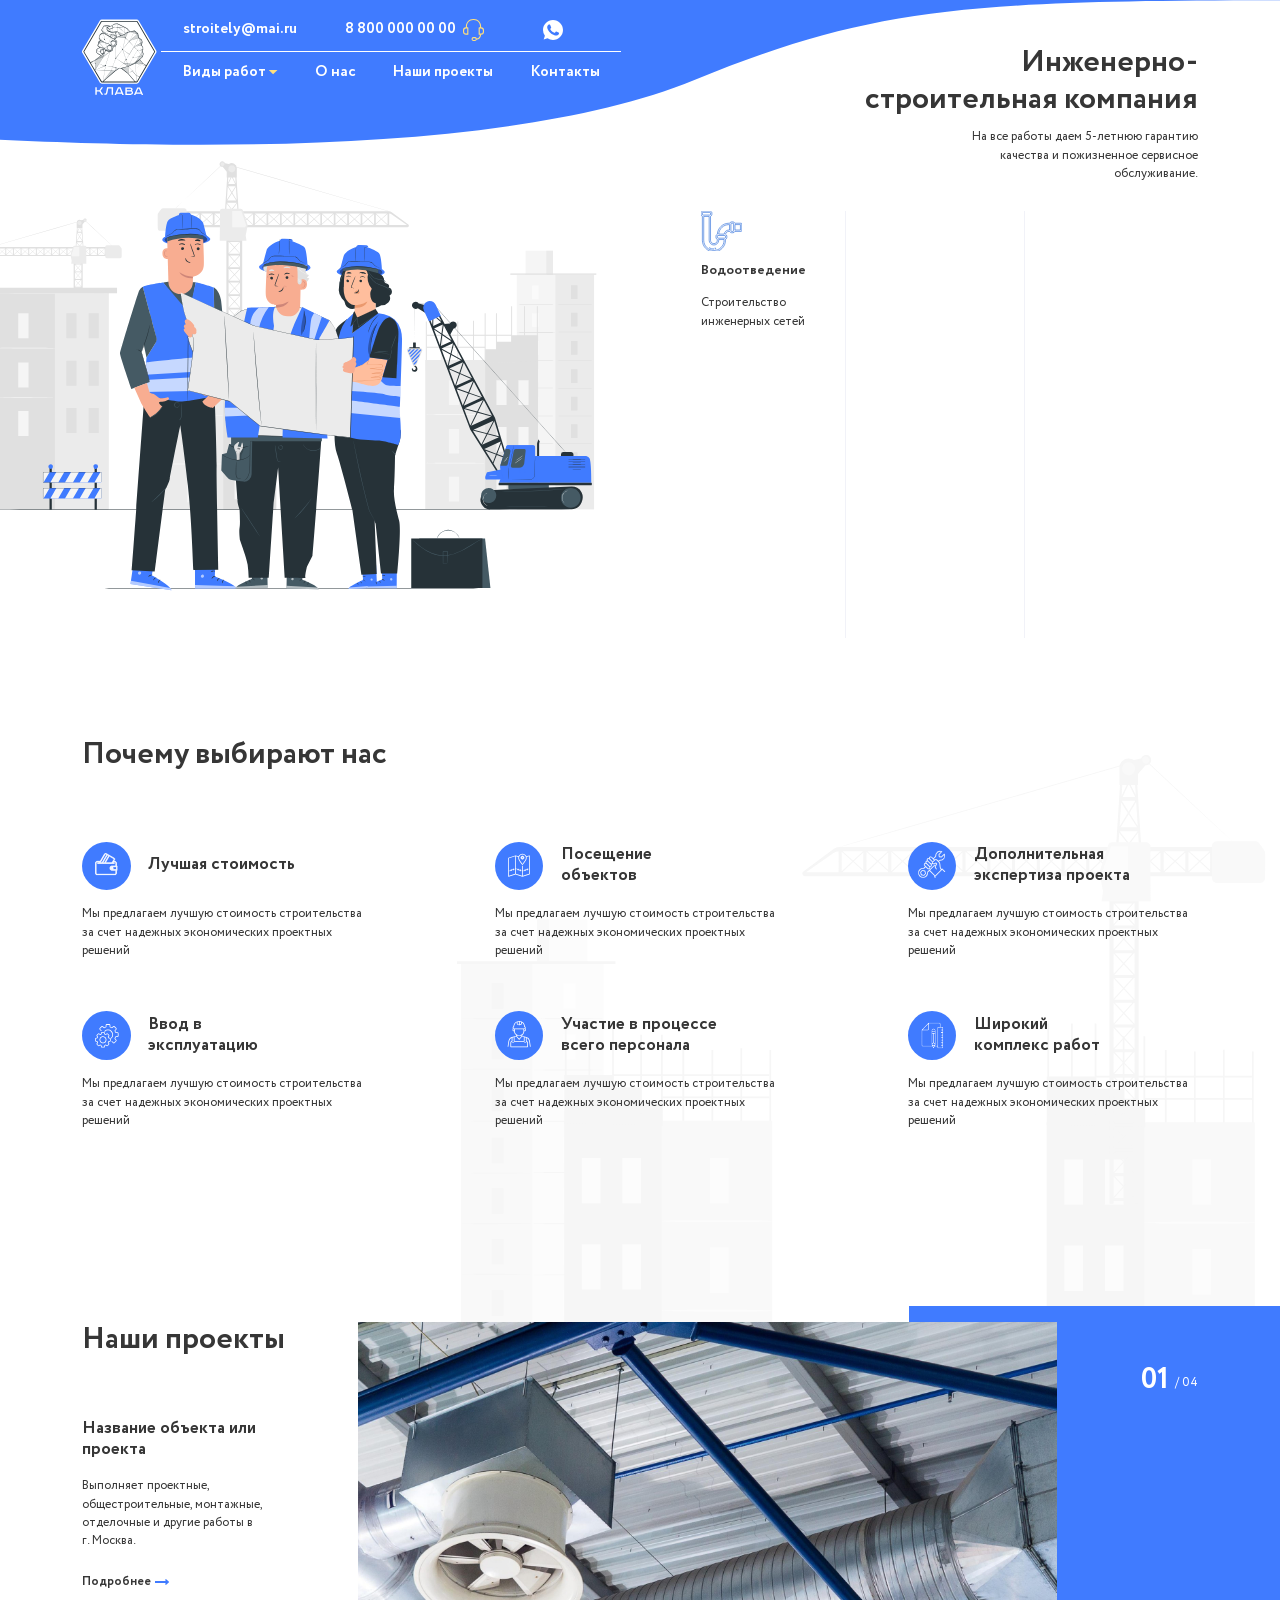
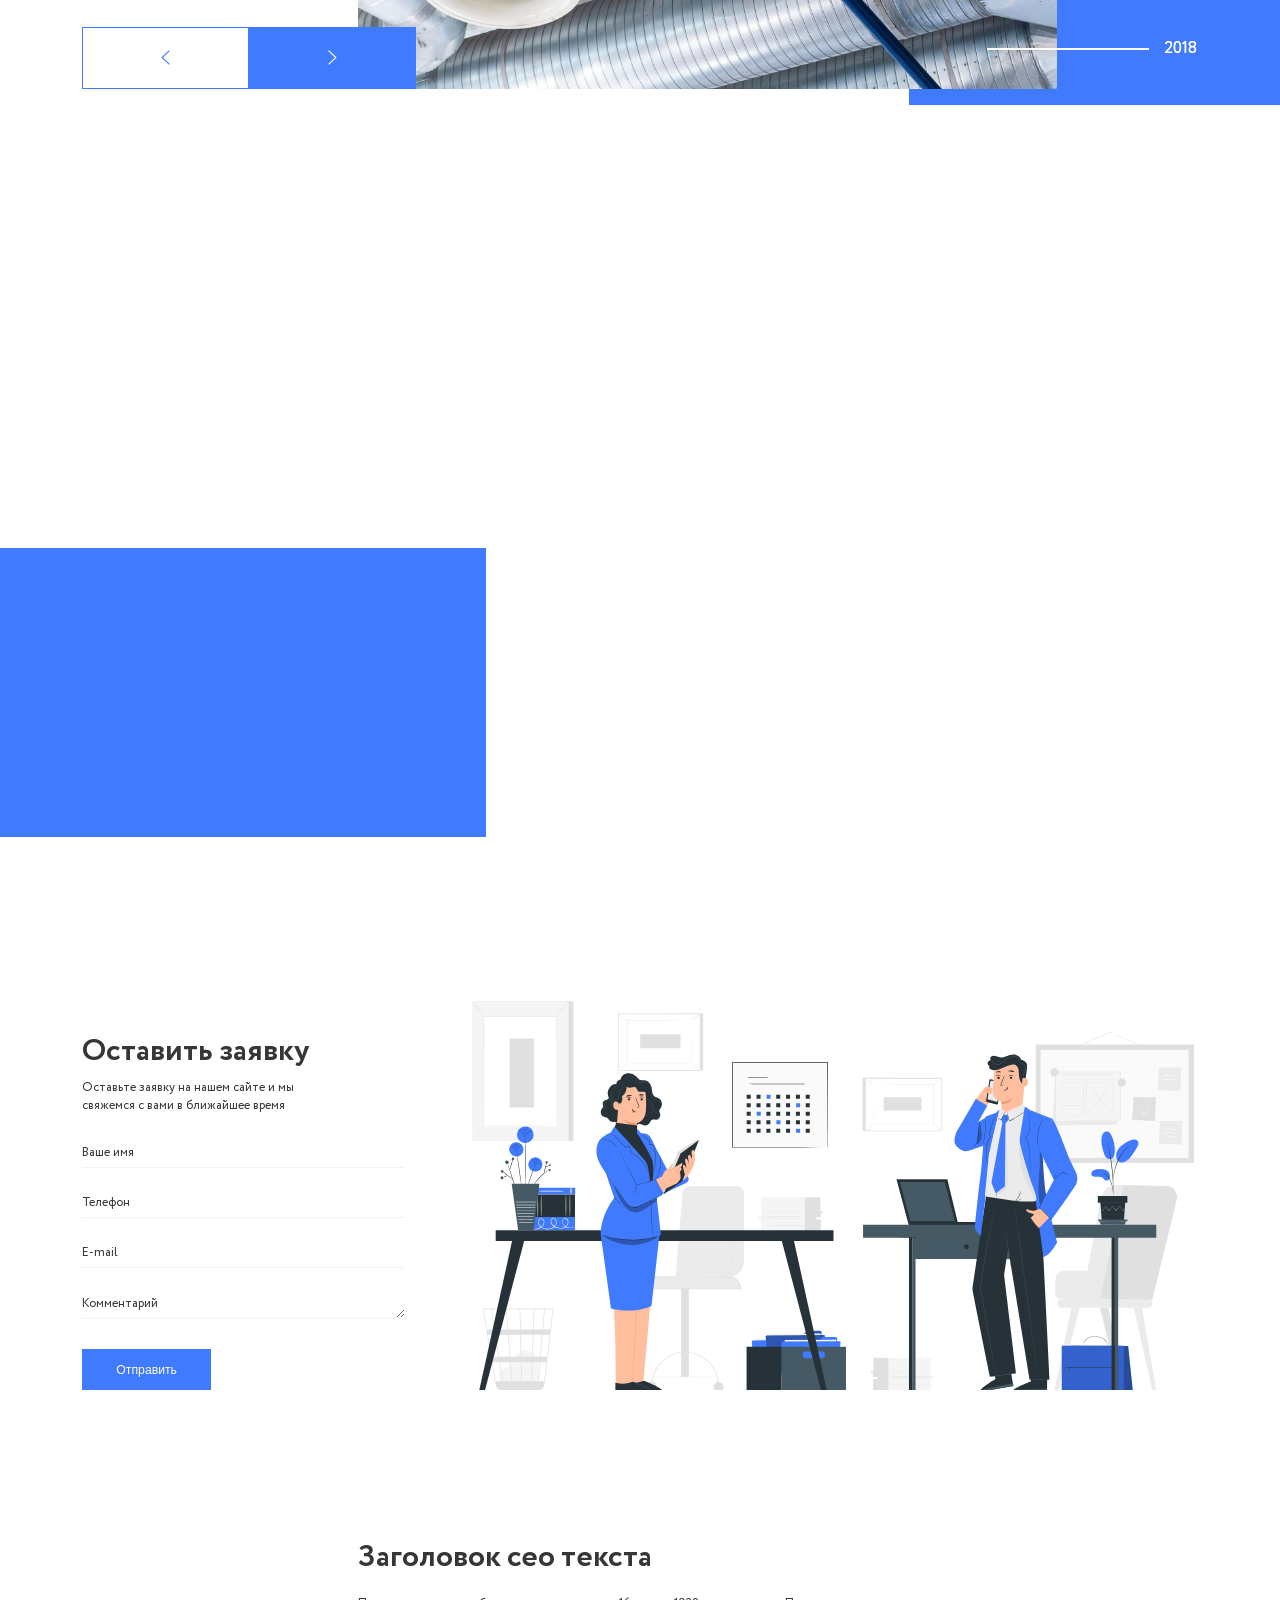
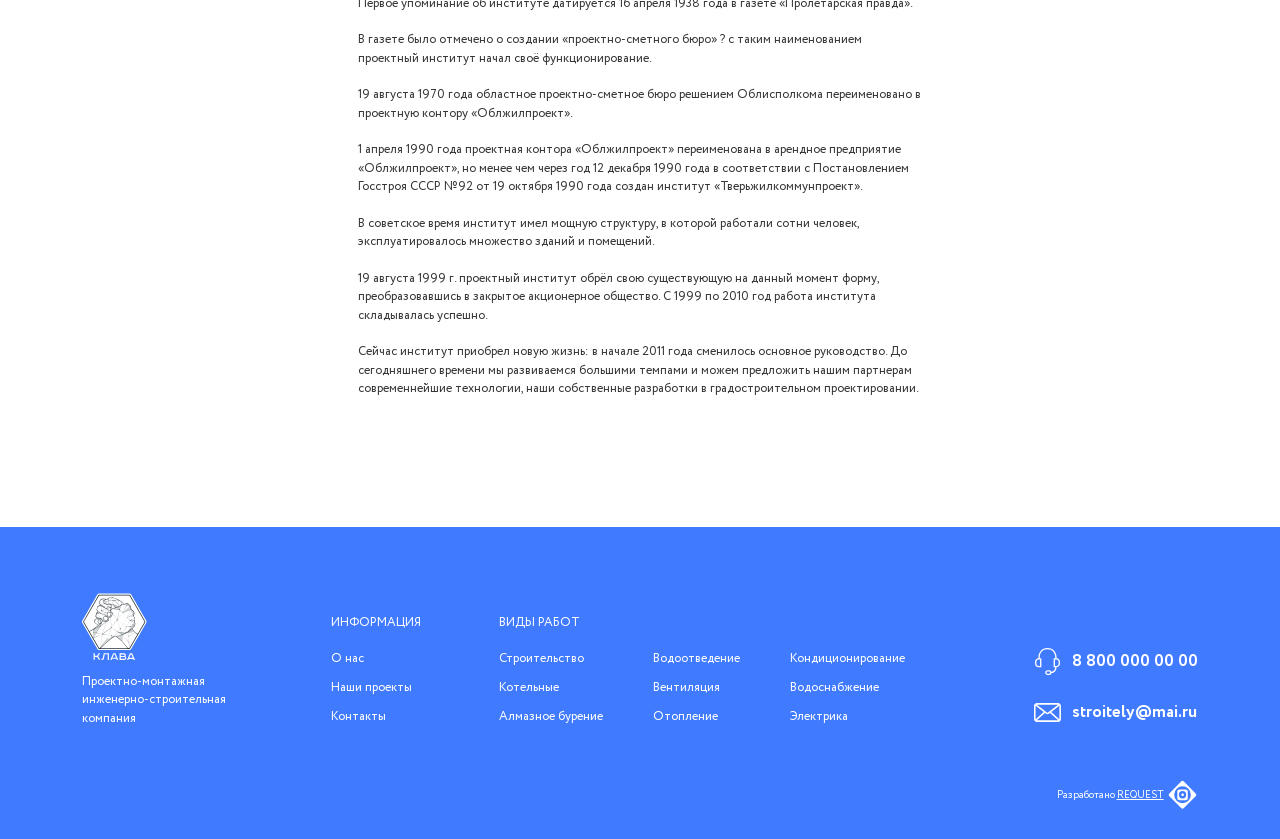
==== commit 5ac0bfd2: "icons" ====
--- a/src/index.html
+++ b/src/index.html
@@ -266,9 +266,9 @@
 							<p class="banner-text__subtitle">На все работы даем 5-летнюю гарантию качества и пожизненное сервисное обслуживание.</p>
 						</div>
 						<div class="main-category">
-							<a href="" class="main-category__item wow fadeIn slower">
+							<a href="" class="main-category__item">
 								<div class="main-category__img main-category__img--pipeline">
-									<svg id="pipeline" width="100%" height="100%" x="0px" y="0px" viewBox="0 0 58 58" enable-background="new 0 0 58 58" xmlns="http://www.w3.org/2000/svg">
+									<svg class="open" id="pipeline" width="100%" height="100%" x="0px" y="0px" viewBox="0 0 58 58" enable-background="new 0 0 58 58" xmlns="http://www.w3.org/2000/svg">
 										<path d="M57.0333 17.4H48.1593C47.9587 16.8367 47.5893 16.3489 47.1016 16.0029C46.6138 15.657 46.0313 15.4697 45.4333 15.4667H43.5C42.902 15.4697 42.3195 15.657 41.8317 16.0029C41.344 16.3489 40.9746 16.8367 40.774 17.4H39.6333C35.4179 17.4075 31.3663 19.0336 28.3154 21.9424C25.2644 24.8513 23.4471 28.8207 23.2387 33.031C22.6652 33.2236 22.1666 33.5911 21.8129 34.0818C21.4592 34.5725 21.2681 35.1618 21.2667 35.7667V37.7C21.2697 38.298 21.457 38.8805 21.8029 39.3682C22.1489 39.856 22.6367 40.2254 23.2 40.426V41.5667C23.2 42.8485 22.6908 44.0779 21.7843 44.9843C20.8779 45.8908 19.6485 46.4 18.3667 46.4C17.0848 46.4 15.8554 45.8908 14.949 44.9843C14.0426 44.0779 13.5333 42.8485 13.5333 41.5667V7.55933C14.0967 7.35869 14.5845 6.98935 14.9304 6.50159C15.2763 6.01382 15.4636 5.43131 15.4667 4.83333V2.9C15.4644 2.13158 15.1581 1.39528 14.6147 0.851926C14.0714 0.308567 13.3351 0.00229495 12.5667 0H2.9C2.13158 0.00229495 1.39528 0.308567 0.851926 0.851926C0.308567 1.39528 0.00229495 2.13158 0 2.9V4.83333C0.00308004 5.43131 0.190328 6.01382 0.536262 6.50159C0.882196 6.98935 1.37001 7.35869 1.93333 7.55933V41.5667C1.93333 45.9251 3.6647 50.1049 6.74655 53.1868C9.82839 56.2686 14.0083 58 18.3667 58C22.7251 58 26.9049 56.2686 29.9868 53.1868C33.0686 50.1049 34.8 45.9251 34.8 41.5667V40.426C35.3633 40.2254 35.8511 39.856 36.1971 39.3682C36.543 38.8805 36.7303 38.298 36.7333 37.7V35.7667C36.7316 35.1825 36.5535 34.6124 36.2223 34.1312C35.8911 33.65 35.4223 33.28 34.8773 33.0697C35.0568 31.9367 35.6342 30.9047 36.5058 30.1589C37.3774 29.413 38.4862 29.0022 39.6333 29H40.774C40.9746 29.5633 41.344 30.0511 41.8317 30.3971C42.3195 30.743 42.902 30.9303 43.5 30.9333H45.4333C46.0313 30.9303 46.6138 30.743 47.1016 30.3971C47.5893 30.0511 47.9587 29.5633 48.1593 29H57.0333C57.2897 29 57.5356 28.8982 57.7169 28.7169C57.8982 28.5356 58 28.2897 58 28.0333V18.3667C58 18.1103 57.8982 17.8644 57.7169 17.6831C57.5356 17.5018 57.2897 17.4 57.0333 17.4ZM1.93333 4.83333V2.9C1.93333 2.64362 2.03518 2.39775 2.21646 2.21646C2.39775 2.03518 2.64362 1.93333 2.9 1.93333H12.5667C12.823 1.93333 13.0689 2.03518 13.2502 2.21646C13.4315 2.39775 13.5333 2.64362 13.5333 2.9V4.83333C13.5333 5.08971 13.4315 5.33558 13.2502 5.51687C13.0689 5.69815 12.823 5.8 12.5667 5.8H2.9C2.64362 5.8 2.39775 5.69815 2.21646 5.51687C2.03518 5.33558 1.93333 5.08971 1.93333 4.83333ZM32.8667 41.5667C32.8667 45.4123 31.339 49.1004 28.6197 51.8197C25.9004 54.539 22.2123 56.0667 18.3667 56.0667C14.521 56.0667 10.8329 54.539 8.11362 51.8197C5.39434 49.1004 3.86667 45.4123 3.86667 41.5667V7.73333H11.6V41.5667C11.6 43.3613 12.3129 45.0824 13.5819 46.3514C14.8509 47.6204 16.572 48.3333 18.3667 48.3333C20.1613 48.3333 21.8824 47.6204 23.1514 46.3514C24.4204 45.0824 25.1333 43.3613 25.1333 41.5667V40.6H32.8667V41.5667ZM34.8 37.7C34.8 37.9564 34.6982 38.2023 34.5169 38.3835C34.3356 38.5648 34.0897 38.6667 33.8333 38.6667H24.1667C23.9103 38.6667 23.6644 38.5648 23.4831 38.3835C23.3018 38.2023 23.2 37.9564 23.2 37.7V35.7667C23.2 35.5103 23.3018 35.2644 23.4831 35.0831C23.6644 34.9018 23.9103 34.8 24.1667 34.8H33.8333C34.0897 34.8 34.3356 34.9018 34.5169 35.0831C34.6982 35.2644 34.8 35.5103 34.8 35.7667V37.7ZM40.6 27.0667H39.6333C38.0075 27.0686 36.4368 27.6558 35.2084 28.7208C33.9801 29.7859 33.1763 31.2576 32.944 32.8667H25.1817C25.4301 29.2005 27.0597 25.7651 29.7418 23.2534C32.4239 20.7417 35.9588 19.3408 39.6333 19.3333H40.6V27.0667ZM46.4 28.0333C46.4 28.2897 46.2982 28.5356 46.1169 28.7169C45.9356 28.8982 45.6897 29 45.4333 29H43.5C43.2436 29 42.9977 28.8982 42.8165 28.7169C42.6352 28.5356 42.5333 28.2897 42.5333 28.0333V18.3667C42.5333 18.1103 42.6352 17.8644 42.8165 17.6831C42.9977 17.5018 43.2436 17.4 43.5 17.4H45.4333C45.6897 17.4 45.9356 17.5018 46.1169 17.6831C46.2982 17.8644 46.4 18.1103 46.4 18.3667V28.0333ZM56.0667 27.0667H48.3333V19.3333H56.0667V27.0667Z"/>
 										<path d="M11.4175 52.0387C13.4761 53.4083 15.8943 54.1372 18.3668 54.1335V52.2001C16.2751 52.2033 14.2293 51.5867 12.4876 50.4282L11.4175 52.0387Z"/>
 										<path d="M20.1406 52.0529L20.4596 53.9592C21.1726 53.8402 21.8739 53.659 22.5554 53.4179L21.9116 51.5957C21.3353 51.7982 20.7429 51.9512 20.1406 52.0529Z"/>
@@ -277,20 +277,20 @@
 								<p class="h h-20-16 main-category__title">Водоотведение</p>
 								<p class="main-category__text">Строительство инженерных сетей</p>
 							</a>
-							<a href="" class="main-category__item wow fadeIn slower">
+							<a href="" class="main-category__item">
 								<div class="main-category__img main-category__img--heating">
 									<svg id="heating" width="100%" height="100%" viewBox="0 0 52 45" xmlns="http://www.w3.org/2000/svg">
 										<path d="M36.3462 8.65381C34.9148 8.65381 33.75 9.81862 33.75 11.25V33.75C33.75 35.1813 34.9148 36.3461 36.3462 36.3461C37.7775 36.3461 38.9423 35.1813 38.9423 33.75V11.25C38.9423 9.81862 37.7775 8.65381 36.3462 8.65381ZM37.2115 33.75C37.2115 34.2277 36.8238 34.6153 36.3462 34.6153C35.8685 34.6153 35.4808 34.2277 35.4808 33.75V11.25C35.4808 10.7723 35.8685 10.3846 36.3462 10.3846C36.8238 10.3846 37.2115 10.7723 37.2115 11.25V33.75Z" fill="#115AD4"/>
 										<path d="M27.6923 8.65381C26.261 8.65381 25.0962 9.81862 25.0962 11.25V33.75C25.0962 35.1813 26.261 36.3461 27.6923 36.3461C29.1237 36.3461 30.2885 35.1813 30.2885 33.75V11.25C30.2885 9.81862 29.1237 8.65381 27.6923 8.65381ZM28.5577 33.75C28.5577 34.2277 28.17 34.6153 27.6923 34.6153C27.2147 34.6153 26.827 34.2277 26.827 33.75V11.25C26.827 10.7723 27.2147 10.3846 27.6923 10.3846C28.17 10.3846 28.5577 10.7723 28.5577 11.25V33.75Z" fill="#115AD4"/>
 										<path d="M10.3847 8.65381C8.95338 8.65381 7.78857 9.81862 7.78857 11.25V33.75C7.78857 35.1813 8.95338 36.3461 10.3847 36.3461C11.8161 36.3461 12.9809 35.1813 12.9809 33.75V11.25C12.9809 9.81862 11.8161 8.65381 10.3847 8.65381ZM11.2501 33.75C11.2501 34.2277 10.8624 34.6153 10.3847 34.6153C9.90704 34.6153 9.51934 34.2277 9.51934 33.75V11.25C9.51934 10.7723 9.90704 10.3846 10.3847 10.3846C10.8624 10.3846 11.2501 10.7723 11.2501 11.25V33.75Z" fill="#115AD4"/>
 										<path d="M19.0385 8.65381C17.6072 8.65381 16.4424 9.81862 16.4424 11.25V33.75C16.4424 35.1813 17.6072 36.3461 19.0385 36.3461C20.4699 36.3461 21.6347 35.1813 21.6347 33.75V11.25C21.6347 9.81862 20.4699 8.65381 19.0385 8.65381ZM19.9039 33.75C19.9039 34.2277 19.5162 34.6153 19.0385 34.6153C18.5608 34.6153 18.1732 34.2277 18.1732 33.75V11.25C18.1732 10.7723 18.5608 10.3846 19.0385 10.3846C19.5162 10.3846 19.9039 10.7723 19.9039 11.25V33.75Z" fill="#115AD4"/>
-										<path d="M49.7596 11.25C50.953 11.25 51.9231 10.2799 51.9231 9.08654V6.49038C51.9231 5.29702 50.953 4.32692 49.7596 4.32692C48.5662 4.32692 47.5962 5.29702 47.5962 6.49038V6.92308H46.7308V4.32692H44.1346V3.46154C44.1346 1.5525 42.5821 0 40.6731 0C38.764 0 37.2115 1.5525 37.2115 3.46154V4.32692C37.2115 4.80462 36.8238 5.19231 36.3462 5.19231C35.8685 5.19231 35.4808 4.80462 35.4808 4.32692V3.46154C35.4808 1.5525 33.9283 0 32.0192 0C30.1102 0 28.5577 1.5525 28.5577 3.46154V4.32692C28.5577 4.80462 28.17 5.19231 27.6923 5.19231C27.2146 5.19231 26.8269 4.80462 26.8269 4.32692V3.46154C26.8269 1.5525 25.2744 0 23.3654 0C21.4563 0 19.9038 1.5525 19.9038 3.46154V4.32692C19.9038 4.80462 19.5162 5.19231 19.0385 5.19231C18.5608 5.19231 18.1731 4.80462 18.1731 4.32692V3.46154C18.1731 1.5525 16.6206 0 14.7115 0C12.8025 0 11.25 1.5525 11.25 3.46154V4.32692C11.25 4.80462 10.8623 5.19231 10.3846 5.19231C9.90692 5.19231 9.51923 4.80462 9.51923 4.32692V3.46154C9.51923 1.5525 7.96673 0 6.05769 0C4.14865 0 2.59615 1.5525 2.59615 3.46154V5.19231H0V11.25H2.59615V33.75H0V39.8077H2.59615V41.5385C2.59615 43.4475 4.14865 45 6.05769 45C7.96673 45 9.51923 43.4475 9.51923 41.5385V40.6731C9.51923 40.1954 9.90692 39.8077 10.3846 39.8077C10.8623 39.8077 11.25 40.1954 11.25 40.6731V41.5385C11.25 43.4475 12.8025 45 14.7115 45C16.6206 45 18.1731 43.4475 18.1731 41.5385V40.6731C18.1731 40.1954 18.5608 39.8077 19.0385 39.8077C19.5162 39.8077 19.9038 40.1954 19.9038 40.6731V41.5385C19.9038 43.4475 21.4563 45 23.3654 45C25.2744 45 26.8269 43.4475 26.8269 41.5385V40.6731C26.8269 40.1954 27.2146 39.8077 27.6923 39.8077C28.17 39.8077 28.5577 40.1954 28.5577 40.6731V41.5385C28.5577 43.4475 30.1102 45 32.0192 45C33.9283 45 35.4808 43.4475 35.4808 41.5385V40.6731C35.4808 40.1954 35.8685 39.8077 36.3462 39.8077C36.8238 39.8077 37.2115 40.1954 37.2115 40.6731V41.5385C37.2115 43.4475 38.764 45 40.6731 45C42.5821 45 44.1346 43.4475 44.1346 41.5385V39.8077H46.7308V38.9423H51.9231V34.6154H46.7308V33.75H44.1346V11.25H46.7308V8.65385H47.5962V9.08654C47.5962 10.2799 48.5662 11.25 49.7596 11.25ZM1.73077 9.51923V6.92308H2.59615V9.51923H1.73077ZM1.73077 38.0769V35.4808H2.59615V38.0769H1.73077ZM50.1923 36.3462V37.2115H46.7308V36.3462H50.1923ZM45 35.4808V38.0769H44.1346V35.4808H45ZM42.4038 33.75V39.8077V41.5385C42.4038 42.493 41.6276 43.2692 40.6731 43.2692C39.7186 43.2692 38.9423 42.493 38.9423 41.5385V40.6731C38.9423 39.2417 37.7775 38.0769 36.3462 38.0769C34.9148 38.0769 33.75 39.2417 33.75 40.6731V41.5385C33.75 42.493 32.9738 43.2692 32.0192 43.2692C31.0647 43.2692 30.2885 42.493 30.2885 41.5385V40.6731C30.2885 39.2417 29.1237 38.0769 27.6923 38.0769C26.261 38.0769 25.0962 39.2417 25.0962 40.6731V41.5385C25.0962 42.493 24.3199 43.2692 23.3654 43.2692C22.4109 43.2692 21.6346 42.493 21.6346 41.5385V40.6731C21.6346 39.2417 20.4698 38.0769 19.0385 38.0769C17.6071 38.0769 16.4423 39.2417 16.4423 40.6731V41.5385C16.4423 42.493 15.6661 43.2692 14.7115 43.2692C13.757 43.2692 12.9808 42.493 12.9808 41.5385V40.6731C12.9808 39.2417 11.816 38.0769 10.3846 38.0769C8.95327 38.0769 7.78846 39.2417 7.78846 40.6731V41.5385C7.78846 42.493 7.01221 43.2692 6.05769 43.2692C5.10317 43.2692 4.32692 42.493 4.32692 41.5385V39.8077V33.75V11.25V5.19231V3.46154C4.32692 2.50702 5.10317 1.73077 6.05769 1.73077C7.01221 1.73077 7.78846 2.50702 7.78846 3.46154V4.32692C7.78846 5.75827 8.95327 6.92308 10.3846 6.92308C11.816 6.92308 12.9808 5.75827 12.9808 4.32692V3.46154C12.9808 2.50702 13.757 1.73077 14.7115 1.73077C15.6661 1.73077 16.4423 2.50702 16.4423 3.46154V4.32692C16.4423 5.75827 17.6071 6.92308 19.0385 6.92308C20.4698 6.92308 21.6346 5.75827 21.6346 4.32692V3.46154C21.6346 2.50702 22.4109 1.73077 23.3654 1.73077C24.3199 1.73077 25.0962 2.50702 25.0962 3.46154V4.32692C25.0962 5.75827 26.261 6.92308 27.6923 6.92308C29.1237 6.92308 30.2885 5.75827 30.2885 4.32692V3.46154C30.2885 2.50702 31.0647 1.73077 32.0192 1.73077C32.9738 1.73077 33.75 2.50702 33.75 3.46154V4.32692C33.75 5.75827 34.9148 6.92308 36.3462 6.92308C37.7775 6.92308 38.9423 5.75827 38.9423 4.32692V3.46154C38.9423 2.50702 39.7186 1.73077 40.6731 1.73077C41.6276 1.73077 42.4038 2.50702 42.4038 3.46154V4.32692V11.25V33.75ZM45 9.51923H44.1346V6.05769H45V9.51923ZM49.3269 6.49038C49.3269 6.2524 49.5216 6.05769 49.7596 6.05769C49.9976 6.05769 50.1923 6.2524 50.1923 6.49038V9.08654C50.1923 9.32452 49.9976 9.51923 49.7596 9.51923C49.5216 9.51923 49.3269 9.32452 49.3269 9.08654V6.49038Z" fill="#115AD4"/>
+										<path data-start="0" d="M49.7596 11.25C50.953 11.25 51.9231 10.2799 51.9231 9.08654V6.49038C51.9231 5.29702 50.953 4.32692 49.7596 4.32692C48.5662 4.32692 47.5962 5.29702 47.5962 6.49038V6.92308H46.7308V4.32692H44.1346V3.46154C44.1346 1.5525 42.5821 0 40.6731 0C38.764 0 37.2115 1.5525 37.2115 3.46154V4.32692C37.2115 4.80462 36.8238 5.19231 36.3462 5.19231C35.8685 5.19231 35.4808 4.80462 35.4808 4.32692V3.46154C35.4808 1.5525 33.9283 0 32.0192 0C30.1102 0 28.5577 1.5525 28.5577 3.46154V4.32692C28.5577 4.80462 28.17 5.19231 27.6923 5.19231C27.2146 5.19231 26.8269 4.80462 26.8269 4.32692V3.46154C26.8269 1.5525 25.2744 0 23.3654 0C21.4563 0 19.9038 1.5525 19.9038 3.46154V4.32692C19.9038 4.80462 19.5162 5.19231 19.0385 5.19231C18.5608 5.19231 18.1731 4.80462 18.1731 4.32692V3.46154C18.1731 1.5525 16.6206 0 14.7115 0C12.8025 0 11.25 1.5525 11.25 3.46154V4.32692C11.25 4.80462 10.8623 5.19231 10.3846 5.19231C9.90692 5.19231 9.51923 4.80462 9.51923 4.32692V3.46154C9.51923 1.5525 7.96673 0 6.05769 0C4.14865 0 2.59615 1.5525 2.59615 3.46154V5.19231H0V11.25H2.59615V33.75H0V39.8077H2.59615V41.5385C2.59615 43.4475 4.14865 45 6.05769 45C7.96673 45 9.51923 43.4475 9.51923 41.5385V40.6731C9.51923 40.1954 9.90692 39.8077 10.3846 39.8077C10.8623 39.8077 11.25 40.1954 11.25 40.6731V41.5385C11.25 43.4475 12.8025 45 14.7115 45C16.6206 45 18.1731 43.4475 18.1731 41.5385V40.6731C18.1731 40.1954 18.5608 39.8077 19.0385 39.8077C19.5162 39.8077 19.9038 40.1954 19.9038 40.6731V41.5385C19.9038 43.4475 21.4563 45 23.3654 45C25.2744 45 26.8269 43.4475 26.8269 41.5385V40.6731C26.8269 40.1954 27.2146 39.8077 27.6923 39.8077C28.17 39.8077 28.5577 40.1954 28.5577 40.6731V41.5385C28.5577 43.4475 30.1102 45 32.0192 45C33.9283 45 35.4808 43.4475 35.4808 41.5385V40.6731C35.4808 40.1954 35.8685 39.8077 36.3462 39.8077C36.8238 39.8077 37.2115 40.1954 37.2115 40.6731V41.5385C37.2115 43.4475 38.764 45 40.6731 45C42.5821 45 44.1346 43.4475 44.1346 41.5385V39.8077H46.7308V38.9423H51.9231V34.6154H46.7308V33.75H44.1346V11.25H46.7308V8.65385H47.5962V9.08654C47.5962 10.2799 48.5662 11.25 49.7596 11.25ZM1.73077 9.51923V6.92308H2.59615V9.51923H1.73077ZM1.73077 38.0769V35.4808H2.59615V38.0769H1.73077ZM50.1923 36.3462V37.2115H46.7308V36.3462H50.1923ZM45 35.4808V38.0769H44.1346V35.4808H45ZM42.4038 33.75V39.8077V41.5385C42.4038 42.493 41.6276 43.2692 40.6731 43.2692C39.7186 43.2692 38.9423 42.493 38.9423 41.5385V40.6731C38.9423 39.2417 37.7775 38.0769 36.3462 38.0769C34.9148 38.0769 33.75 39.2417 33.75 40.6731V41.5385C33.75 42.493 32.9738 43.2692 32.0192 43.2692C31.0647 43.2692 30.2885 42.493 30.2885 41.5385V40.6731C30.2885 39.2417 29.1237 38.0769 27.6923 38.0769C26.261 38.0769 25.0962 39.2417 25.0962 40.6731V41.5385C25.0962 42.493 24.3199 43.2692 23.3654 43.2692C22.4109 43.2692 21.6346 42.493 21.6346 41.5385V40.6731C21.6346 39.2417 20.4698 38.0769 19.0385 38.0769C17.6071 38.0769 16.4423 39.2417 16.4423 40.6731V41.5385C16.4423 42.493 15.6661 43.2692 14.7115 43.2692C13.757 43.2692 12.9808 42.493 12.9808 41.5385V40.6731C12.9808 39.2417 11.816 38.0769 10.3846 38.0769C8.95327 38.0769 7.78846 39.2417 7.78846 40.6731V41.5385C7.78846 42.493 7.01221 43.2692 6.05769 43.2692C5.10317 43.2692 4.32692 42.493 4.32692 41.5385V39.8077V33.75V11.25V5.19231V3.46154C4.32692 2.50702 5.10317 1.73077 6.05769 1.73077C7.01221 1.73077 7.78846 2.50702 7.78846 3.46154V4.32692C7.78846 5.75827 8.95327 6.92308 10.3846 6.92308C11.816 6.92308 12.9808 5.75827 12.9808 4.32692V3.46154C12.9808 2.50702 13.757 1.73077 14.7115 1.73077C15.6661 1.73077 16.4423 2.50702 16.4423 3.46154V4.32692C16.4423 5.75827 17.6071 6.92308 19.0385 6.92308C20.4698 6.92308 21.6346 5.75827 21.6346 4.32692V3.46154C21.6346 2.50702 22.4109 1.73077 23.3654 1.73077C24.3199 1.73077 25.0962 2.50702 25.0962 3.46154V4.32692C25.0962 5.75827 26.261 6.92308 27.6923 6.92308C29.1237 6.92308 30.2885 5.75827 30.2885 4.32692V3.46154C30.2885 2.50702 31.0647 1.73077 32.0192 1.73077C32.9738 1.73077 33.75 2.50702 33.75 3.46154V4.32692C33.75 5.75827 34.9148 6.92308 36.3462 6.92308C37.7775 6.92308 38.9423 5.75827 38.9423 4.32692V3.46154C38.9423 2.50702 39.7186 1.73077 40.6731 1.73077C41.6276 1.73077 42.4038 2.50702 42.4038 3.46154V4.32692V11.25V33.75ZM45 9.51923H44.1346V6.05769H45V9.51923ZM49.3269 6.49038C49.3269 6.2524 49.5216 6.05769 49.7596 6.05769C49.9976 6.05769 50.1923 6.2524 50.1923 6.49038V9.08654C50.1923 9.32452 49.9976 9.51923 49.7596 9.51923C49.5216 9.51923 49.3269 9.32452 49.3269 9.08654V6.49038Z" fill="#115AD4"/>
 									</svg>
 								</div>
 								<p class="h h-20-16 main-category__title">Отопление</p>
 								<p class="main-category__text">Строительство инженерных сетей</p>
 							</a>
-							<a href="" class="main-category__item wow fadeIn slower">
+							<a href="" class="main-category__item">
 								<div class="main-category__img main-category__img--harbor-crane">
 									<svg id="harbor-crane" width="100%" height="100%" viewBox="0 0 52 52" xmlns="http://www.w3.org/2000/svg" onclick="obt3.reset().play();">
 										<path d="M7.13193 24.2593H6.23345C5.76814 24.2593 5.39111 24.6364 5.39111 25.1016C5.39111 25.5668 5.76814 25.9439 6.23345 25.9439H7.13193C7.59724 25.9439 7.97427 25.5668 7.97427 25.1016C7.97427 24.6364 7.59724 24.2593 7.13193 24.2593Z"/>
@@ -302,7 +302,7 @@
 								<p class="h h-20-16 main-category__title">Строительство</p>
 								<p class="main-category__text">Строительство инженерных сетей</p>
 							</a>
-							<a href="" class="main-category__item wow fadeIn slower">
+							<a href="" class="main-category__item">
 								<div class="main-category__img main-category__img--boiler">
 									<svg id="boiler" width="100%" height="100%" viewBox="0 0 57 47" xmlns="http://www.w3.org/2000/svg">
 										<path fill-rule="evenodd" clip-rule="evenodd" d="M55.8455 44.8382H54.8034V29.0747C54.8034 28.6961 54.6251 28.3468 54.3369 28.1603C54.0485 27.9737 53.6948 27.9789 53.4107 28.1736L49.8994 30.5815L49.8995 29.0749C49.8995 28.6963 49.7214 28.347 49.4331 28.1603C49.1448 27.9738 48.791 27.9789 48.507 28.1736L44.9952 30.5815L44.9953 29.0747C44.9953 28.6961 44.8171 28.3468 44.5289 28.1602C44.2407 27.9737 43.8867 27.9787 43.6028 28.1735L40.0912 30.5813L40.0913 29.0747C40.0913 28.6961 39.9132 28.3467 39.6249 28.1602C39.3366 27.9736 38.9827 27.9787 38.6987 28.1735L35.1872 30.5815V29.0747C35.1872 28.6961 35.009 28.3468 34.7208 28.1602C34.4324 27.9736 34.0787 27.9787 33.7947 28.1735L30.2828 30.5816V29.0747C30.2828 28.6961 30.1047 28.3468 29.8163 28.1603C29.528 27.9737 29.1743 27.9789 28.8902 28.1736L23.9861 31.5365C23.7091 31.7264 23.5397 32.0685 23.5397 32.4376V44.8382H22.3984L21.8583 30.1516C21.8392 29.6312 21.491 29.213 21.049 29.1529L20.5005 6.58561H20.5359C21.0438 6.58561 21.4555 6.11509 21.4555 5.53471V1.05089C21.4555 0.470521 21.0438 0 20.5359 0H14.651C14.1432 0 13.7315 0.470521 13.7315 1.05089V5.53471C13.7315 6.11509 14.1432 6.58561 14.651 6.58561H14.6864L14.1379 29.1529C13.6959 29.213 13.3477 29.6312 13.3286 30.1516L12.7886 44.8382H11.6094L11.0693 30.1516C11.0502 29.6312 10.702 29.213 10.26 29.1529L9.71147 6.58561H9.74691C10.2547 6.58561 10.6664 6.11509 10.6664 5.53471V1.05089C10.6664 0.470521 10.2547 0 9.74691 0H3.86198C3.35416 0 2.94246 0.470521 2.94246 1.05089V5.53471C2.94246 6.11509 3.35416 6.58561 3.86198 6.58561H3.89741L3.34889 29.1529C2.90691 29.213 2.55872 29.6312 2.53959 30.1516L1.99953 44.8382H0.919519C0.4117 44.8382 0 45.3087 0 45.8891C0 46.4694 0.4117 46.94 0.919519 46.94H55.8455C56.3533 46.94 56.765 46.4694 56.765 45.8891C56.765 45.3087 56.3533 44.8382 55.8455 44.8382ZM25.3787 33.0327L28.4438 30.9309V32.4376C28.4438 32.8162 28.6219 33.1655 28.9103 33.352C29.1985 33.5387 29.5524 33.5335 29.8364 33.3387L33.3483 30.9308V32.4375C33.3483 32.8161 33.5264 33.1654 33.8148 33.352C34.103 33.5387 34.4567 33.5335 34.7409 33.3387L38.252 30.9309V32.4375C38.252 32.8161 38.4301 33.1655 38.7184 33.352C39.0066 33.5385 39.3605 33.5335 39.6445 33.3387L43.1561 30.9309V32.4376C43.1561 32.8162 43.3343 33.1655 43.6225 33.3522C43.9107 33.5387 44.2646 33.5336 44.5486 33.3389L48.0605 30.9309L48.0602 32.4376C48.0602 32.8162 48.2384 33.1655 48.5267 33.3522C48.815 33.5388 49.1687 33.5336 49.4529 33.3389L52.9643 30.9309V44.8382H25.3787V33.0327ZM15.5705 2.10179H19.6164V4.48382H15.5705V2.10179ZM18.6608 6.58561L19.2091 29.1448H15.9779L16.5262 6.58561H18.6608ZM15.1289 31.2466H20.0579L20.5578 44.8382H14.6291L15.1289 31.2466ZM4.7815 2.10179H8.82739V4.48382H4.7815V2.10179ZM7.87182 6.58561L8.4201 29.1448H5.18879L5.73707 6.58561H7.87182ZM4.33989 31.2466H9.26888L9.76873 44.8382H3.84016L4.33989 31.2466ZM30.3442 40.3545H28.3826C27.8747 40.3545 27.463 40.825 27.463 41.4054C27.463 41.9858 27.8747 42.4563 28.3826 42.4563H30.3442C30.852 42.4563 31.2637 41.9858 31.2637 41.4054C31.2637 40.825 30.852 40.3545 30.3442 40.3545ZM33.2868 40.3545H35.2484C35.7563 40.3545 36.168 40.825 36.168 41.4054C36.168 41.9858 35.7563 42.4563 35.2484 42.4563H33.2868C32.779 42.4563 32.3673 41.9858 32.3673 41.4054C32.3673 40.825 32.779 40.3545 33.2868 40.3545ZM40.1522 40.3545H38.1906C37.6828 40.3545 37.2711 40.825 37.2711 41.4054C37.2711 41.9858 37.6828 42.4563 38.1906 42.4563H40.1522C40.66 42.4563 41.0717 41.9858 41.0717 41.4054C41.0717 40.825 40.66 40.3545 40.1522 40.3545ZM43.0948 40.3545H45.0564C45.5643 40.3545 45.976 40.825 45.976 41.4054C45.976 41.9858 45.5643 42.4563 45.0564 42.4563H43.0948C42.587 42.4563 42.1753 41.9858 42.1753 41.4054C42.1753 40.825 42.587 40.3545 43.0948 40.3545ZM49.9607 40.3545H47.999C47.4912 40.3545 47.0795 40.825 47.0795 41.4054C47.0795 41.9858 47.4912 42.4563 47.999 42.4563H49.9607C50.4685 42.4563 50.8802 41.9858 50.8802 41.4054C50.8802 40.825 50.4685 40.3545 49.9607 40.3545ZM28.3826 35.8711H30.3442C30.852 35.8711 31.2637 36.3416 31.2637 36.922C31.2637 37.5024 30.852 37.9729 30.3442 37.9729H28.3826C27.8747 37.9729 27.463 37.5024 27.463 36.922C27.463 36.3416 27.8747 35.8711 28.3826 35.8711ZM35.2484 35.8711H33.2868C32.779 35.8711 32.3673 36.3416 32.3673 36.922C32.3673 37.5024 32.779 37.9729 33.2868 37.9729H35.2484C35.7563 37.9729 36.168 37.5024 36.168 36.922C36.168 36.3416 35.7563 35.8711 35.2484 35.8711ZM38.1906 35.8711H40.1522C40.66 35.8711 41.0717 36.3416 41.0717 36.922C41.0717 37.5024 40.66 37.9729 40.1522 37.9729H38.1906C37.6828 37.9729 37.2711 37.5024 37.2711 36.922C37.2711 36.3416 37.6828 35.8711 38.1906 35.8711ZM45.0564 35.8711H43.0948C42.587 35.8711 42.1753 36.3416 42.1753 36.922C42.1753 37.5024 42.587 37.9729 43.0948 37.9729H45.0564C45.5643 37.9729 45.976 37.5024 45.976 36.922C45.976 36.3416 45.5643 35.8711 45.0564 35.8711ZM49.9607 37.9729H47.999C47.4912 37.9729 47.0795 37.5024 47.0795 36.922C47.0795 36.3416 47.4912 35.8711 47.999 35.8711H49.9607C50.4685 35.8711 50.8802 36.3416 50.8802 36.922C50.8802 37.5024 50.4685 37.9729 49.9607 37.9729Z"/>
@@ -311,7 +311,7 @@
 								<p class="h h-20-16 main-category__title">Котельные</p>
 								<p class="main-category__text">Строительство инженерных сетей</p>
 							</a>
-							<a href="" class="main-category__item wow fadeIn slower">
+							<a href="" class="main-category__item">
 								<div class="main-category__img main-category__img--ventilation">
 									<svg id="ventilation" width="100%" height="100%" viewBox="0 0 53 53" xmlns="http://www.w3.org/2000/svg">
 										<path d="M44.7454 0H8.25465C3.70306 0 0 3.70296 0 8.25465V44.7454C0 49.297 3.70306 53 8.25465 53H44.7453C49.2969 53 53 49.297 53 44.7454V8.25465C53 3.70296 49.2969 0 44.7454 0ZM51.4473 44.7454C51.4473 48.4409 48.4408 51.4473 44.7454 51.4473H8.25465C4.55924 51.4473 1.55273 48.4409 1.55273 44.7454V8.25465C1.55273 4.55914 4.55924 1.55273 8.25465 1.55273H44.7453C48.4408 1.55273 51.4473 4.55914 51.4473 8.25465V44.7454Z"/>
@@ -323,19 +323,19 @@
 								<p class="h h-20-16 main-category__title">Вентиляция</p>
 								<p class="main-category__text">Строительство инженерных сетей</p>
 							</a>
-							<a href="" class="main-category__item wow fadeIn slower">
+							<a href="" class="main-category__item">
 								<div class="main-category__img main-category__img--electric">
 									<svg id="electric" width="100%" height="100%" viewBox="0 0 62 54" xmlns="http://www.w3.org/2000/svg">
 										<path d="M33.1115 18.5443C33.6022 18.5443 34 18.1527 34 17.6695V13.9374C34 13.9049 33.9979 13.873 33.9944 13.8415C33.994 13.8372 33.993 13.8329 33.9924 13.8285C33.9878 13.792 33.9806 13.7564 33.9716 13.7214C33.9698 13.7143 33.968 13.7073 33.9661 13.7003C33.9551 13.6615 33.9417 13.6237 33.9256 13.5875C33.9241 13.584 33.9222 13.5807 33.9206 13.5773C33.905 13.5434 33.8872 13.5108 33.8676 13.4795C33.8639 13.4735 33.8604 13.4675 33.8565 13.4616C33.8349 13.4289 33.811 13.3976 33.7852 13.3681C33.78 13.362 33.7743 13.3563 33.7689 13.3504C33.7422 13.3214 33.7141 13.294 33.6838 13.2688C33.6825 13.2678 33.6816 13.2665 33.6803 13.2655L33.6772 13.2629C33.6768 13.2627 33.6765 13.2623 33.6762 13.2621L22.3873 4.00043L19.6063 0.349892C19.4384 0.129577 19.1752 0 18.8955 0H15.1045C14.8248 0 14.5616 0.129577 14.3937 0.349892L11.6128 4.00032L0.323889 13.262C0.323533 13.2622 0.323177 13.2625 0.322941 13.2628L0.31986 13.2653C0.318557 13.2664 0.31761 13.2677 0.316306 13.2687C0.285979 13.2939 0.257903 13.3214 0.231248 13.3502C0.225798 13.3562 0.22023 13.3619 0.214899 13.368C0.189074 13.3975 0.165261 13.4287 0.143582 13.4615C0.139672 13.4673 0.136237 13.4734 0.132565 13.4794C0.112899 13.5107 0.0950102 13.5433 0.079491 13.5772C0.0779509 13.5806 0.0760555 13.5839 0.0745154 13.5874C0.0584039 13.6237 0.0451362 13.6614 0.0340003 13.7001C0.0319864 13.7071 0.0303272 13.7141 0.0285502 13.7212C0.0195467 13.7562 0.0123208 13.7919 0.00770064 13.8284C0.0071083 13.8327 0.00615987 13.8371 0.005686 13.8414C0.00213199 13.873 0 13.9049 0 13.9374V17.6695C0 18.1527 0.397812 18.5443 0.888502 18.5443C1.37919 18.5443 1.777 18.1527 1.777 17.6695V14.8121H11.3728V22.8581L0.32377 31.9229C0.323415 31.9231 0.323059 31.9234 0.322822 31.9237L0.319742 31.9262C0.318439 31.9273 0.317491 31.9286 0.316188 31.9296C0.28586 31.9548 0.257784 31.9823 0.231128 32.0112C0.225679 32.0171 0.220112 32.0228 0.214781 32.0289C0.188955 32.0584 0.165143 32.0896 0.143463 32.1224C0.139554 32.1283 0.136118 32.1343 0.132446 32.1403C0.11278 32.1716 0.0948918 32.2042 0.0793726 32.2381C0.0778325 32.2415 0.0759371 32.2448 0.074397 32.2483C0.0582855 32.2846 0.0450178 32.3223 0.0338819 32.361C0.031868 32.368 0.0302088 32.375 0.0284318 32.3822C0.0194283 32.4171 0.0122024 32.4528 0.00758224 32.4893C0.0069899 32.4937 0.00604146 32.498 0.0055676 32.5023C0.00213206 32.5339 0 32.5658 0 32.5983V36.3305C0 36.8137 0.397812 37.2052 0.888502 37.2052C1.37919 37.2052 1.777 36.8137 1.777 36.3305V33.473H10.9928L4.05714 52.2505H2.78397C2.29328 52.2505 1.89547 52.6421 1.89547 53.1253C1.89547 53.6085 2.29328 54 2.78397 54H7.52265C8.01334 54 8.41115 53.6085 8.41115 53.1253C8.41115 52.6421 8.01334 52.2505 7.52265 52.2505H6.55442L17 39.6816L27.4456 52.2505H27.4251C26.9344 52.2505 26.5366 52.6421 26.5366 53.1253C26.5366 53.6085 26.9344 54 27.4251 54H32.1638C32.6545 54 33.0523 53.6085 33.0523 53.1253C33.0523 52.6421 32.6545 52.2505 32.1638 52.2505H29.9429L23.0072 33.473H32.223V36.3305C32.223 36.8137 32.6208 37.2052 33.1115 37.2052C33.6022 37.2052 34 36.8137 34 36.3305V32.5983C34 32.5658 33.9979 32.5339 33.9944 32.5024C33.994 32.4981 33.993 32.4938 33.9924 32.4895C33.9878 32.4529 33.9806 32.4173 33.9716 32.3823C33.9698 32.3752 33.968 32.3682 33.9661 32.3612C33.9551 32.3224 33.9417 32.2847 33.9256 32.2484C33.9241 32.2449 33.9222 32.2416 33.9206 32.2382C33.905 32.2043 33.8872 32.1718 33.8676 32.1404C33.8639 32.1344 33.8604 32.1284 33.8565 32.1225C33.8349 32.0898 33.811 32.0585 33.7852 32.029C33.78 32.0229 33.7743 32.0172 33.7689 32.0113C33.7422 31.9823 33.7141 31.9549 33.6838 31.9297C33.6825 31.9287 33.6816 31.9274 33.6803 31.9264L33.6772 31.9238C33.6768 31.9236 33.6765 31.9232 33.6762 31.923L22.6272 22.8581V14.8121H32.223V17.6695C32.223 18.1527 32.6208 18.5443 33.1115 18.5443ZM15.7434 9.27214L13.1498 11.8255V6.71874L15.7434 9.27214ZM14.4064 5.48164H19.5936L17 8.03504L14.4064 5.48164ZM14.4064 13.0626L17 10.5092L19.5936 13.0626H14.4064ZM19.5936 14.8121L17 17.3655L14.4064 14.8121H19.5936ZM15.7434 18.6026L13.1498 21.156V16.0492L15.7434 18.6026ZM14.4064 22.3931L17 19.8397L19.5936 22.3931H14.4064ZM19.5936 24.1425L17 26.6959L14.4064 24.1425H19.5936ZM15.7434 27.933L13.1498 30.4864V25.3796L15.7434 27.933ZM17 29.1701L19.5936 31.7235H14.4064L17 29.1701ZM19.8637 33.473L17 36.9189L14.1363 33.473H19.8637ZM18.2566 27.933L20.8502 25.3796V30.4864L18.2566 27.933ZM18.2566 18.6026L20.8502 16.0492V21.156L18.2566 18.6026ZM18.2566 9.27214L20.8502 6.71874V11.8255L18.2566 9.27214ZM15.5488 1.74946H18.4512L19.9617 3.73218H14.0383L15.5488 1.74946ZM11.3728 6.47452V13.0626H3.34254L11.3728 6.47452ZM11.3728 25.1354V31.7235H3.34254L11.3728 25.1354ZM7.29958 48.5911L12.5626 34.3421L15.8519 38.3002L7.29958 48.5911ZM18.1479 38.3002L21.4373 34.3421L26.7003 48.5911L18.1479 38.3002ZM22.6272 31.7235V25.1354L30.6575 31.7235H22.6272ZM22.6272 13.0626V6.47452L30.6575 13.0626H22.6272Z" />
 										<path d="M61.2352 12.6266C61.5693 12.6266 61.8401 12.36 61.8401 12.031V9.48979C61.8401 9.46771 61.8387 9.44595 61.8364 9.42451C61.836 9.42157 61.8354 9.41863 61.835 9.4157C61.8318 9.39084 61.8269 9.36654 61.8208 9.34272C61.8196 9.33787 61.8184 9.33311 61.8171 9.32834C61.8096 9.30198 61.8005 9.27625 61.7895 9.25155C61.7884 9.24917 61.7871 9.24695 61.7861 9.24464C61.7755 9.22153 61.7634 9.19938 61.75 9.17801C61.7475 9.17396 61.7451 9.16984 61.7425 9.16586C61.7277 9.14355 61.7115 9.12227 61.6939 9.10218C61.6904 9.09805 61.6865 9.09416 61.6828 9.09011C61.6646 9.07041 61.6455 9.05175 61.6249 9.0346C61.624 9.03388 61.6233 9.03301 61.6224 9.03229L61.6203 9.03055C61.6201 9.03039 61.6199 9.03015 61.6197 9.02999L53.9332 2.72385L52.0396 0.238237C51.9253 0.0882272 51.7461 0 51.5556 0H48.9744C48.784 0 48.6048 0.0882272 48.4905 0.238237L46.597 2.72377L38.9105 9.02991C38.9102 9.03007 38.91 9.03031 38.9098 9.03047L38.9077 9.03221C38.9068 9.03293 38.9062 9.0338 38.9053 9.03452C38.8847 9.05167 38.8655 9.07041 38.8474 9.09003C38.8437 9.09408 38.8399 9.09797 38.8363 9.1021C38.8187 9.12219 38.8025 9.14347 38.7877 9.16578C38.785 9.16976 38.7827 9.17389 38.7802 9.17794C38.7668 9.1993 38.7546 9.22145 38.7441 9.24456C38.743 9.24687 38.7417 9.24909 38.7407 9.25147C38.7297 9.27625 38.7207 9.3019 38.7131 9.32826C38.7117 9.33303 38.7106 9.33779 38.7094 9.34264C38.7033 9.36646 38.6983 9.39076 38.6952 9.41562C38.6948 9.41856 38.6941 9.42149 38.6938 9.42443C38.6914 9.44595 38.6899 9.46771 38.6899 9.48979V12.031C38.6899 12.36 38.9608 12.6266 39.2949 12.6266C39.629 12.6266 39.8999 12.36 39.8999 12.031V10.0854H46.4336V15.5638L38.9104 21.7359C38.9102 21.7361 38.9099 21.7363 38.9097 21.7365L38.9076 21.7382C38.9068 21.7389 38.9061 21.7398 38.9052 21.7405C38.8846 21.7577 38.8655 21.7764 38.8473 21.796C38.8436 21.8001 38.8398 21.804 38.8362 21.8081C38.8186 21.8282 38.8024 21.8495 38.7876 21.8718C38.785 21.8757 38.7826 21.8799 38.7801 21.8839C38.7667 21.9053 38.7546 21.9274 38.744 21.9506C38.7429 21.9529 38.7416 21.9551 38.7406 21.9575C38.7296 21.9822 38.7206 22.0079 38.713 22.0343C38.7116 22.039 38.7105 22.0438 38.7093 22.0486C38.7032 22.0725 38.6982 22.0968 38.6951 22.1216C38.6947 22.1245 38.6941 22.1275 38.6937 22.1304C38.6914 22.1519 38.6899 22.1737 38.6899 22.1958V24.737C38.6899 25.066 38.9608 25.3326 39.2949 25.3326C39.629 25.3326 39.8999 25.066 39.8999 24.737V22.7914H46.1748L41.4524 35.5768H40.5855C40.2514 35.5768 39.9805 35.8434 39.9805 36.1724C39.9805 36.5014 40.2514 36.768 40.5855 36.768H43.812C44.1461 36.768 44.417 36.5014 44.417 36.1724C44.417 35.8434 44.1461 35.5768 43.812 35.5768H43.1528L50.265 27.0187L57.3773 35.5768H57.3634C57.0293 35.5768 56.7584 35.8434 56.7584 36.1724C56.7584 36.5014 57.0293 36.768 57.3634 36.768H60.5899C60.924 36.768 61.1948 36.5014 61.1948 36.1724C61.1948 35.8434 60.924 35.5768 60.5899 35.5768H59.0777L54.3553 22.7914H60.6302V24.737C60.6302 25.066 60.9011 25.3326 61.2352 25.3326C61.5693 25.3326 61.8401 25.066 61.8401 24.737V22.1958C61.8401 22.1737 61.8387 22.1519 61.8364 22.1305C61.836 22.1276 61.8354 22.1246 61.835 22.1217C61.8318 22.0968 61.8269 22.0725 61.8208 22.0487C61.8196 22.0439 61.8184 22.0391 61.8171 22.0343C61.8096 22.008 61.8005 21.9822 61.7895 21.9575C61.7884 21.9552 61.7871 21.9529 61.7861 21.9506C61.7755 21.9275 61.7634 21.9054 61.75 21.884C61.7475 21.88 61.7451 21.8758 61.7425 21.8719C61.7277 21.8495 61.7115 21.8283 61.6939 21.8082C61.6904 21.804 61.6865 21.8001 61.6828 21.7961C61.6646 21.7764 61.6455 21.7577 61.6249 21.7406C61.624 21.7399 61.6233 21.739 61.6224 21.7383L61.6203 21.7365C61.6201 21.7364 61.6199 21.7361 61.6197 21.736L54.0965 15.5638V10.0854H60.6302V12.031C60.6302 12.36 60.9011 12.6266 61.2352 12.6266ZM49.4095 6.31329L47.6435 8.05187V4.57471L49.4095 6.31329ZM48.4991 3.73239H52.031L50.265 5.47096L48.4991 3.73239ZM48.4991 8.89419L50.265 7.15562L52.031 8.89419H48.4991ZM52.031 10.0854L50.265 11.824L48.4991 10.0854H52.031ZM49.4095 12.6663L47.6435 14.4049V10.9277L49.4095 12.6663ZM48.4991 15.2472L50.265 13.5086L52.031 15.2472H48.4991ZM52.031 16.4384L50.265 18.177L48.4991 16.4384H52.031ZM49.4095 19.0193L47.6435 20.7579V17.2807L49.4095 19.0193ZM50.265 19.8616L52.031 21.6002H48.4991L50.265 19.8616ZM52.2149 22.7914L50.265 25.1376L48.3152 22.7914H52.2149ZM51.1206 19.0193L52.8866 17.2807V20.7579L51.1206 19.0193ZM51.1206 12.6663L52.8866 10.9277V14.4049L51.1206 12.6663ZM51.1206 6.31329L52.8866 4.57471V8.05187L51.1206 6.31329ZM49.2769 1.19119H51.2532L52.2816 2.5412H48.2485L49.2769 1.19119ZM46.4336 4.40842V8.89419H40.9658L46.4336 4.40842ZM46.4336 17.1144V21.6002H40.9658L46.4336 17.1144ZM43.6601 33.0851L47.2437 23.3832L49.4833 26.0782L43.6601 33.0851ZM51.0467 26.0782L53.2863 23.3832L56.8699 33.0851L51.0467 26.0782ZM54.0965 21.6002V17.1144L59.5642 21.6002H54.0965ZM54.0965 8.89419V4.40842L59.5642 8.89419H54.0965Z"/>
-										<path d="M24.0273 14.4576C26.6093 22.0561 42.0277 25.966 43.3558 10.1055" stroke="#115AD4" stroke-width="1.2"/>
-										<path d="M24.0273 32.8056C33.3964 44.5566 41.3636 37.9904 42.6917 22.1299" stroke="#115AD4" stroke-width="1.2"/>
+										<path class="electric-path" d="M24.0273 14.4576C26.6093 22.0561 42.0277 25.966 43.3558 10.1055" stroke="#115AD4" stroke-width="1.2"/>
+										<path class="electric-path" d="M24.0273 32.8056C33.3964 44.5566 41.3636 37.9904 42.6917 22.1299" stroke="#115AD4" stroke-width="1.2"/>
 									</svg>
 								</div>
 								<p class="h h-20-16 main-category__title">Электрика</p>
 								<p class="main-category__text">Строительство инженерных сетей</p>
 							</a>
-							<a href="" class="main-category__item wow fadeIn slower">
+							<a href="" class="main-category__item">
 								<div class="main-category__img main-category__img--air-conditioner">
 									<svg id="air-conditioner" width="100%" height="100%" viewBox="0 0 64 48"  xmlns="http://www.w3.org/2000/svg">
 										<path d="M60.2129 0.560059H3.29143C1.54466 0.560059 0.128906 2.00593 0.128906 3.78987V40.392C0.128906 42.1755 1.54466 43.6218 3.29143 43.6218H5.39961V46.8512C5.39961 47.446 5.87153 47.9279 6.45346 47.9279H14.8862C15.4686 47.9279 15.9405 47.446 15.9405 46.8512V43.6218H47.5638V46.8512C47.5638 47.446 48.0357 47.9279 48.6181 47.9279H57.0509C57.6328 47.9279 58.1047 47.446 58.1047 46.8512V43.6218H60.2134C61.9597 43.6218 63.3754 42.1755 63.3754 40.392V3.78987C63.3754 2.00593 61.9597 0.560059 60.2129 0.560059V0.560059ZM13.8324 45.7749H7.5078V43.6214H13.8324V45.7749ZM55.9965 45.7749H49.672V43.6214H55.9965V45.7749ZM61.2672 40.392C61.2672 40.9864 60.7953 41.4683 60.2129 41.4683H3.29143C2.70901 41.4683 2.23709 40.9864 2.23709 40.392V3.78987C2.23709 3.19506 2.70901 2.7131 3.29143 2.7131H60.2129C60.7953 2.7131 61.2672 3.19506 61.2672 3.78987V40.392Z"/>
@@ -347,7 +347,7 @@
 								<p class="h h-20-16 main-category__title">Кондициониро-<br>вание</p>
 								<p class="main-category__text">Строительство инженерных сетей</p>
 							</a>
-							<a href="" class="main-category__item wow fadeIn slower">
+							<a href="" class="main-category__item">
 								<div class="main-category__img main-category__img--gear">
 									<svg id="gear" width="100%" height="100%" viewBox="0 0 57 58" xmlns="http://www.w3.org/2000/svg">
 										<path d="M19.8335 36.1368L19.8334 36.1369C19.4455 36.5166 19.4387 37.1389 19.8184 37.527L19.8184 37.527C21.2658 39.0058 23.0875 40.0914 25.0869 40.6666C26.1941 40.9851 27.3101 41.1367 28.4089 41.1367C33.6374 41.1367 38.4634 37.6979 39.9794 32.4277L39.8353 32.3862L39.9794 32.4277C41.8139 26.0501 38.1179 19.3697 31.7405 17.5351L31.6991 17.6793L31.7405 17.5351C25.363 15.7006 18.6826 19.3966 16.848 25.774L16.9921 25.8155L16.848 25.774C16.0891 28.4122 16.2399 31.1469 17.2839 33.6801L17.2839 33.6801C17.4909 34.1821 18.0657 34.4211 18.5673 34.2145L18.5673 34.2144C19.0692 34.0075 19.3085 33.4329 19.1016 32.931C18.2282 30.8118 18.1023 28.5255 18.7374 26.3174C20.2721 20.9822 25.8616 17.8898 31.197 19.4246L31.2385 19.2805L31.197 19.4246C36.5323 20.9594 39.6245 26.5489 38.0898 31.8842L38.234 31.9257L38.0898 31.8842C36.5552 37.2196 30.9656 40.312 25.6302 38.7771C23.9569 38.2956 22.433 37.3878 21.2234 36.1518C20.8441 35.7639 20.2217 35.7572 19.8335 36.1368Z" stroke="#115AD4" stroke-width="0.3"/>
@@ -363,7 +363,7 @@
 								<p class="h h-20-16 main-category__title">Алмазное <br>бурение</p>
 								<p class="main-category__text">Строительство инженерных сетей</p>
 							</a>
-							<a href="" class="main-category__item wow fadeIn slower">
+							<a href="" class="main-category__item">
 								<div class="main-category__img main-category__img--tap">
 									<svg id="tap" width="100%" height="100%" viewBox="0 0 56 58" xmlns="http://www.w3.org/2000/svg">
 										<mask id="path-1-outside-1" maskUnits="userSpaceOnUse" x="0" y="0" width="5.6rem" height="5.8rem" fill="black">
@@ -383,35 +383,43 @@
 					</div>
 				</div>
 				<script>
-					let mysvg = document.querySelectorAll('.main-category__img svg');
-					// let s;
+					let mysvg = document.querySelectorAll('.main-category__item');
+					let i = 0;
 					
-					// function svg(element) {
-					// 	s = new Vivus(element, {duration: 100}, myCallback);
-					// 	s.play(function() {	
-					// 		if (mysvg.length < j) {
-					// 			mysvg[j].classList.add('open');
-					// 			j++;
-					// 		}
-					// 	});
-					// }
-					// svg(mysvg[0])
+					function svg(element) {
+						let a = element.querySelector('svg')
+						new Vivus(a, {
+							type: "sync",
+							duration: 200,
+							pathTimingFunction: Vivus.EASE,
+							animTimingFunction: Vivus.EASE,
+							dashGap: 3
+						}, myCallback);
+						element.classList.add('active')
+					}
+					svg(mysvg[0])
+					function myCallback() {
+						let a = mysvg[i].querySelector('svg')
+						a.classList.add('active')
+						if (mysvg.length - 1 > i) {
+							let b = mysvg[i + 1].querySelector('svg')
+							b.classList.add('open')
+							mysvg[i + 1].classList.add('animated')
+						}
+						i++;
+						if (mysvg.length > i) {
+							svg(mysvg[i])
+						}
+					}
+
+					// mysvg.forEach(element => {
+					// 	new Vivus(element, {duration: 500}, myCallback);
+					// });
 					// function myCallback() {
 					// 	mysvg[i].classList.add('active')
+					// 	mysvg[i + 1].classList.add('open')
 					// 	i++;
-					// 	if (mysvg.length > i) {
-					// 		svg(mysvg[i])
-					// 	}
 					// }
-					// let j = 1;
-					let i = 0;
-					mysvg.forEach(element => {
-						new Vivus(element, {duration: 350}, myCallback);
-					});
-					function myCallback() {
-						mysvg[i].classList.add('active')
-						i++;
-					}
 				</script>
 			</section>
 			<section class="advantages">
@@ -630,29 +638,29 @@
 					</div>
 				</div>
 			</section>
-			<section class="request wow fadeIn slower">
+			<section class="request">
 				<div class="container request__container">
 					<div class="request__content">
-						<p class="h h-45-30 request__main-title wow fadeIn slower">Оставить заявку</p>
-						<p class="request__text wow fadeIn slower">Оставьте заявку на нашем сайте и мы свяжемся с вами в ближайшее время</p>
+						<p class="h h-45-30 request__main-title">Оставить заявку</p>
+						<p class="request__text">Оставьте заявку на нашем сайте и мы свяжемся с вами в ближайшее время</p>
 						<form action="" class="form request__form">
-							<div class="form__item wow fadeIn slower">
+							<div class="form__item">
 								<input type="text">
 								<span class="form__placeholder">Ваше имя</span>
 							</div>
-							<div class="form__item wow fadeIn slower">
+							<div class="form__item">
 								<input type="text">
 								<span class="form__placeholder">Телефон</span>
 							</div>
-							<div class="form__item wow fadeIn slower">
+							<div class="form__item">
 								<input type="text">
 								<span class="form__placeholder">E-mail</span>
 							</div>
-							<div class="form__item wow fadeIn slower">
+							<div class="form__item">
 								<textarea name="" ></textarea>
 								<span class="form__placeholder">Комментарий</span>
 							</div>
-							<div class="form__button wow fadeIn slower">
+							<div class="form__button">
 								<button class="btn">Oтправить</button>
 							</div>
 							<div class="form__msg">
@@ -665,7 +673,7 @@
 					</div>
 				</div>
 			</section>
-			<section class="seo-text wow fadeIn slower">
+			<section class="seo-text">
 				<div class="container">
 					<div class="seo-text__inner">
 						<p class="h h-45-30">Заголовок сео текста</p>
--- a/src/css/style.css
+++ b/src/css/style.css
@@ -127,23 +127,23 @@
 
 @media (max-width: 105em) {
   html {
-    font-size: 8.75px; } }
-
-@media (max-width: 91.5em) {
-  html {
-    font-size: 7.9px; } }
+    font-size: 8.5px; } }
 
 @media (max-width: 91em) {
   html {
-    font-size: 8.4px; } }
+    font-size: 8px; } }
 
 @media (max-width: 90em) {
   html {
-    font-size: 7.9px; } }
+    font-size: 7.5px; } }
+
+@media (max-width: 85em) {
+  html {
+    font-size: 7.3px; } }
 
 @media (max-width: 80em) {
   html {
-    font-size: 7.2px; } }
+    font-size: 6.8px; } }
 
 @media (max-width: 72em) {
   html {
@@ -151,11 +151,11 @@
 
 @media (max-width: 68em) {
   html {
-    font-size: 6px; } }
+    font-size: 6.1px; } }
 
 @media (max-width: 64em) {
   html {
-    font-size: 5.5px; } }
+    font-size: 5.6px; } }
 
 @media (max-width: 60em) {
   html {
@@ -163,7 +163,7 @@
 
 @media (max-width: 55em) {
   html {
-    font-size: 5px; } }
+    font-size: 4.8px; } }
 
 @media (max-width: 51em) {
   html {
@@ -887,6 +887,12 @@
     display: block;
     padding-left: 9rem;
     margin-bottom: 3.7rem; }
+    .main-category__item.active .main-category__title, .main-category__item.animated .main-category__title {
+      opacity: 1;
+      transition: opacity 6000ms; }
+    .main-category__item.active .main-category__text, .main-category__item.animated .main-category__text {
+      opacity: 1;
+      transition: opacity 6000ms; }
   .main-category__img {
     width: 6rem;
     height: 6rem;
@@ -894,14 +900,23 @@
     color: #115AD4; }
     .main-category__img svg * {
       fill: transparent;
-      stroke: #115AD4; }
+      stroke: #115AD4;
+      opacity: 0;
+      stroke-width: 0.8; }
+    .main-category__img svg.open * {
+      opacity: 1; }
     .main-category__img svg.active * {
       opacity: 1;
       fill: #115AD4;
-      stroke: transparent;
-      transition: fill transparent, stroke #115AD4; }
+      stroke: transparent; }
+      .main-category__img svg.active *.electric-path {
+        fill: transparent;
+        stroke: #115AD4; }
   .main-category__title {
-    margin-bottom: 2.4rem; }
+    margin-bottom: 2.4rem;
+    opacity: 0; }
+  .main-category__text {
+    opacity: 0; }
   @media (max-width: 48em) {
     .main-category {
       padding-left: 0%;
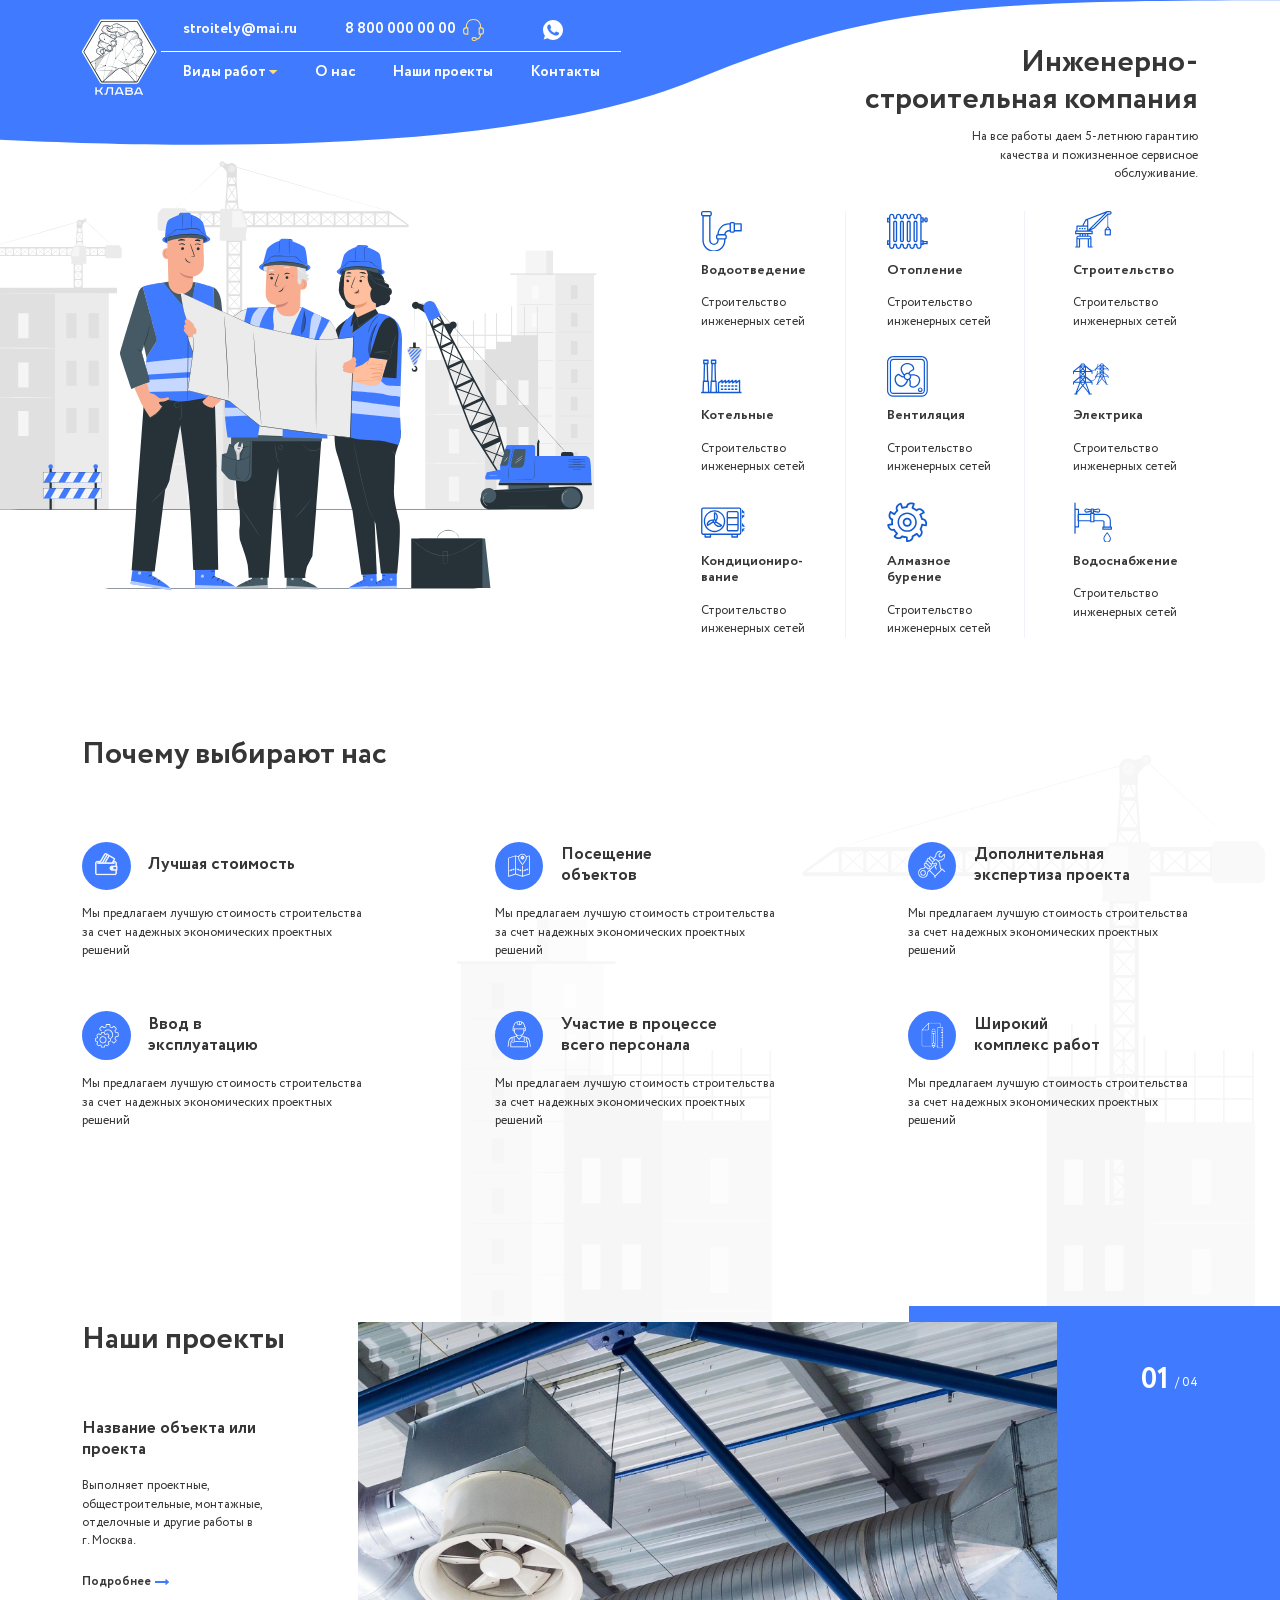
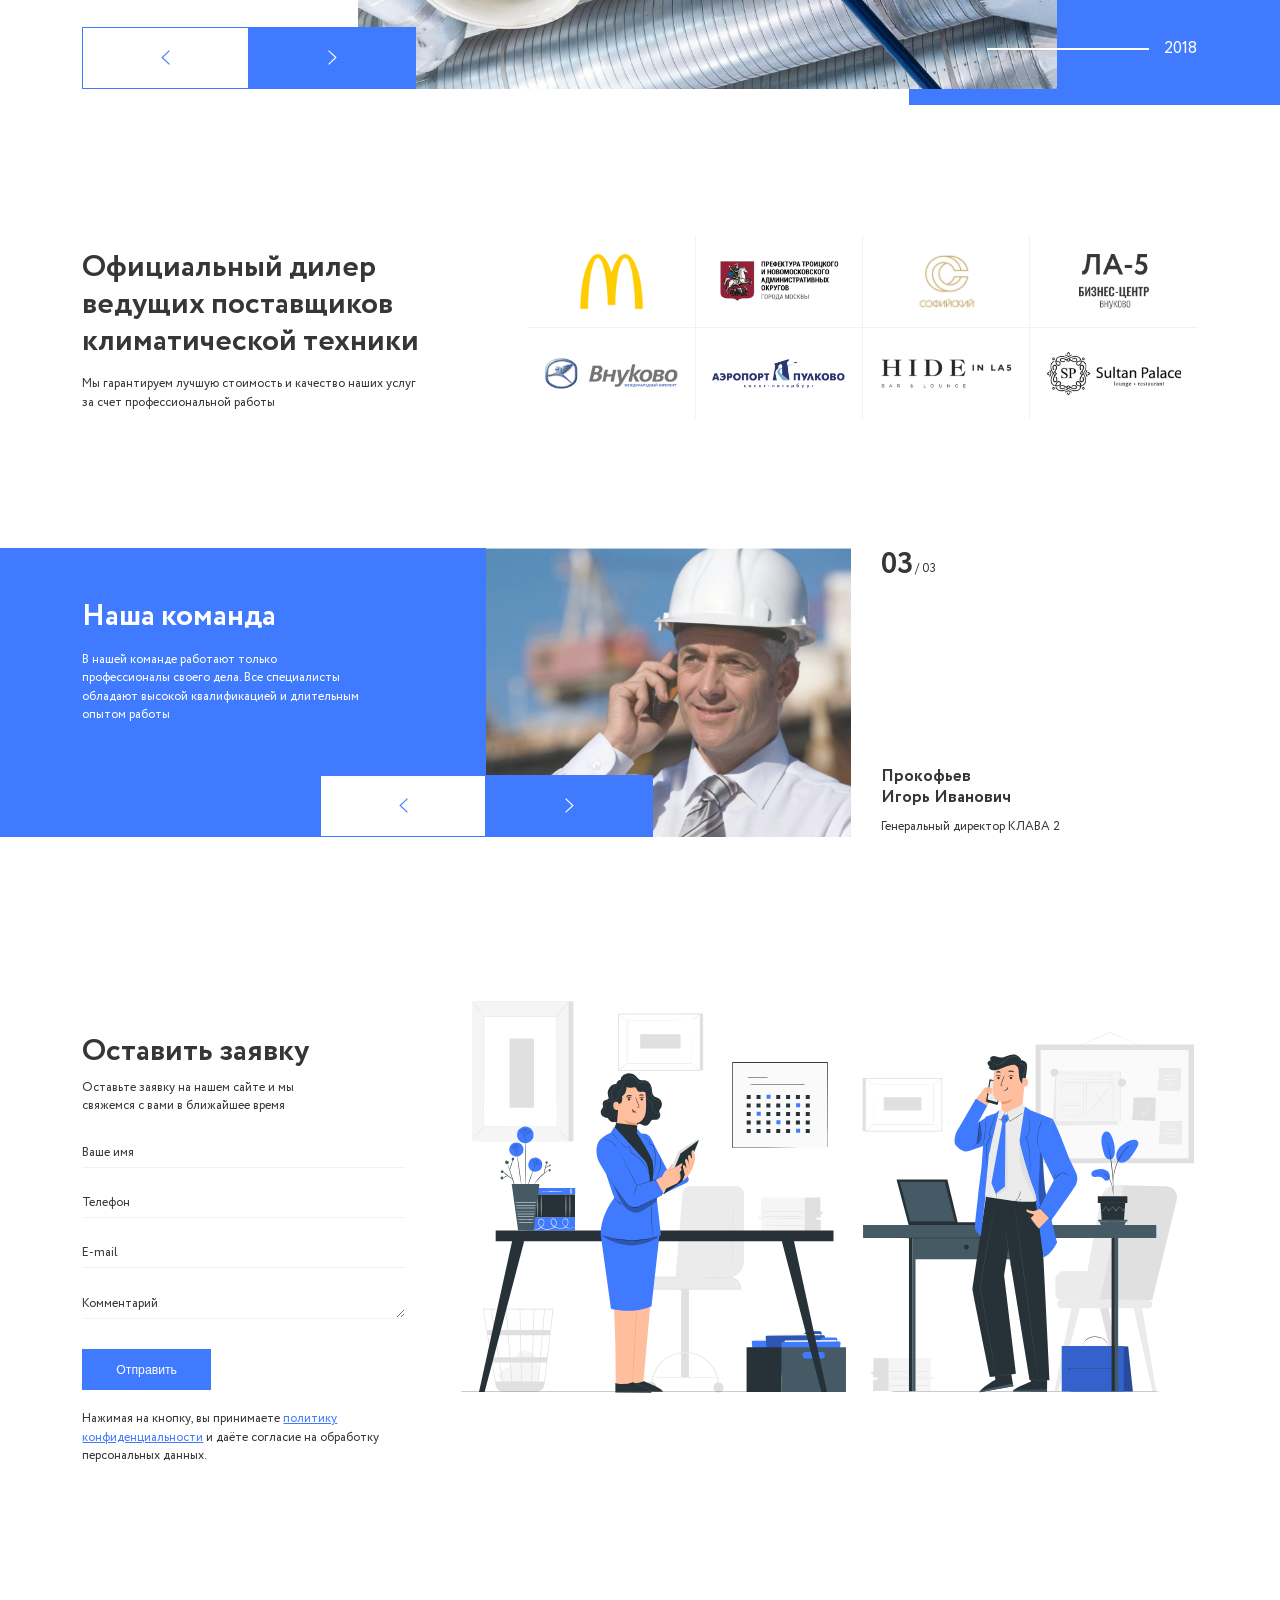
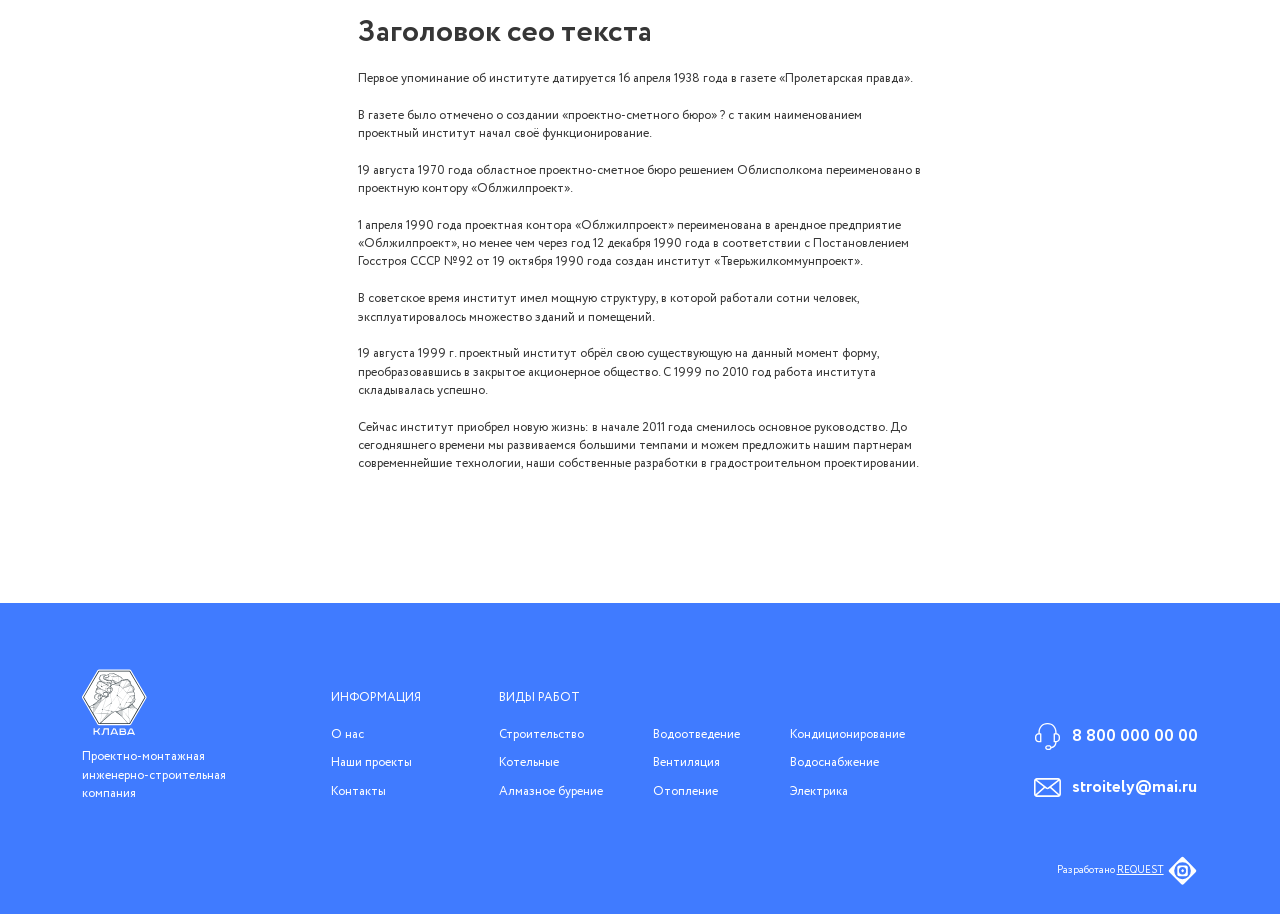
==== commit cb9b373f: "first commit" ====
--- a/src/index.html
+++ b/src/index.html
@@ -9,7 +9,7 @@
 	<link rel="stylesheet" href="css/swiper.min.css">
 	<link href="css/style.css" rel="stylesheet">
 	<script src="js/swiper.min.js"></script>
-	<script src="js/vivus.js"></script>
+	<script src="js/jquery-3.3.1.min.js"></script>
 	<script src="https://api-maps.yandex.ru/2.1/?lang=ru_RU"></script>
 	<title>title</title>
 
@@ -268,10 +268,10 @@
 						<div class="main-category">
 							<a href="" class="main-category__item">
 								<div class="main-category__img main-category__img--pipeline">
-									<svg class="open" id="pipeline" width="100%" height="100%" x="0px" y="0px" viewBox="0 0 58 58" enable-background="new 0 0 58 58" xmlns="http://www.w3.org/2000/svg">
+									<svg class="" width="100%" height="100%" viewBox="0 0 58 58" xmlns="http://www.w3.org/2000/svg">
 										<path d="M57.0333 17.4H48.1593C47.9587 16.8367 47.5893 16.3489 47.1016 16.0029C46.6138 15.657 46.0313 15.4697 45.4333 15.4667H43.5C42.902 15.4697 42.3195 15.657 41.8317 16.0029C41.344 16.3489 40.9746 16.8367 40.774 17.4H39.6333C35.4179 17.4075 31.3663 19.0336 28.3154 21.9424C25.2644 24.8513 23.4471 28.8207 23.2387 33.031C22.6652 33.2236 22.1666 33.5911 21.8129 34.0818C21.4592 34.5725 21.2681 35.1618 21.2667 35.7667V37.7C21.2697 38.298 21.457 38.8805 21.8029 39.3682C22.1489 39.856 22.6367 40.2254 23.2 40.426V41.5667C23.2 42.8485 22.6908 44.0779 21.7843 44.9843C20.8779 45.8908 19.6485 46.4 18.3667 46.4C17.0848 46.4 15.8554 45.8908 14.949 44.9843C14.0426 44.0779 13.5333 42.8485 13.5333 41.5667V7.55933C14.0967 7.35869 14.5845 6.98935 14.9304 6.50159C15.2763 6.01382 15.4636 5.43131 15.4667 4.83333V2.9C15.4644 2.13158 15.1581 1.39528 14.6147 0.851926C14.0714 0.308567 13.3351 0.00229495 12.5667 0H2.9C2.13158 0.00229495 1.39528 0.308567 0.851926 0.851926C0.308567 1.39528 0.00229495 2.13158 0 2.9V4.83333C0.00308004 5.43131 0.190328 6.01382 0.536262 6.50159C0.882196 6.98935 1.37001 7.35869 1.93333 7.55933V41.5667C1.93333 45.9251 3.6647 50.1049 6.74655 53.1868C9.82839 56.2686 14.0083 58 18.3667 58C22.7251 58 26.9049 56.2686 29.9868 53.1868C33.0686 50.1049 34.8 45.9251 34.8 41.5667V40.426C35.3633 40.2254 35.8511 39.856 36.1971 39.3682C36.543 38.8805 36.7303 38.298 36.7333 37.7V35.7667C36.7316 35.1825 36.5535 34.6124 36.2223 34.1312C35.8911 33.65 35.4223 33.28 34.8773 33.0697C35.0568 31.9367 35.6342 30.9047 36.5058 30.1589C37.3774 29.413 38.4862 29.0022 39.6333 29H40.774C40.9746 29.5633 41.344 30.0511 41.8317 30.3971C42.3195 30.743 42.902 30.9303 43.5 30.9333H45.4333C46.0313 30.9303 46.6138 30.743 47.1016 30.3971C47.5893 30.0511 47.9587 29.5633 48.1593 29H57.0333C57.2897 29 57.5356 28.8982 57.7169 28.7169C57.8982 28.5356 58 28.2897 58 28.0333V18.3667C58 18.1103 57.8982 17.8644 57.7169 17.6831C57.5356 17.5018 57.2897 17.4 57.0333 17.4ZM1.93333 4.83333V2.9C1.93333 2.64362 2.03518 2.39775 2.21646 2.21646C2.39775 2.03518 2.64362 1.93333 2.9 1.93333H12.5667C12.823 1.93333 13.0689 2.03518 13.2502 2.21646C13.4315 2.39775 13.5333 2.64362 13.5333 2.9V4.83333C13.5333 5.08971 13.4315 5.33558 13.2502 5.51687C13.0689 5.69815 12.823 5.8 12.5667 5.8H2.9C2.64362 5.8 2.39775 5.69815 2.21646 5.51687C2.03518 5.33558 1.93333 5.08971 1.93333 4.83333ZM32.8667 41.5667C32.8667 45.4123 31.339 49.1004 28.6197 51.8197C25.9004 54.539 22.2123 56.0667 18.3667 56.0667C14.521 56.0667 10.8329 54.539 8.11362 51.8197C5.39434 49.1004 3.86667 45.4123 3.86667 41.5667V7.73333H11.6V41.5667C11.6 43.3613 12.3129 45.0824 13.5819 46.3514C14.8509 47.6204 16.572 48.3333 18.3667 48.3333C20.1613 48.3333 21.8824 47.6204 23.1514 46.3514C24.4204 45.0824 25.1333 43.3613 25.1333 41.5667V40.6H32.8667V41.5667ZM34.8 37.7C34.8 37.9564 34.6982 38.2023 34.5169 38.3835C34.3356 38.5648 34.0897 38.6667 33.8333 38.6667H24.1667C23.9103 38.6667 23.6644 38.5648 23.4831 38.3835C23.3018 38.2023 23.2 37.9564 23.2 37.7V35.7667C23.2 35.5103 23.3018 35.2644 23.4831 35.0831C23.6644 34.9018 23.9103 34.8 24.1667 34.8H33.8333C34.0897 34.8 34.3356 34.9018 34.5169 35.0831C34.6982 35.2644 34.8 35.5103 34.8 35.7667V37.7ZM40.6 27.0667H39.6333C38.0075 27.0686 36.4368 27.6558 35.2084 28.7208C33.9801 29.7859 33.1763 31.2576 32.944 32.8667H25.1817C25.4301 29.2005 27.0597 25.7651 29.7418 23.2534C32.4239 20.7417 35.9588 19.3408 39.6333 19.3333H40.6V27.0667ZM46.4 28.0333C46.4 28.2897 46.2982 28.5356 46.1169 28.7169C45.9356 28.8982 45.6897 29 45.4333 29H43.5C43.2436 29 42.9977 28.8982 42.8165 28.7169C42.6352 28.5356 42.5333 28.2897 42.5333 28.0333V18.3667C42.5333 18.1103 42.6352 17.8644 42.8165 17.6831C42.9977 17.5018 43.2436 17.4 43.5 17.4H45.4333C45.6897 17.4 45.9356 17.5018 46.1169 17.6831C46.2982 17.8644 46.4 18.1103 46.4 18.3667V28.0333ZM56.0667 27.0667H48.3333V19.3333H56.0667V27.0667Z"/>
-										<path d="M11.4175 52.0387C13.4761 53.4083 15.8943 54.1372 18.3668 54.1335V52.2001C16.2751 52.2033 14.2293 51.5867 12.4876 50.4282L11.4175 52.0387Z"/>
-										<path d="M20.1406 52.0529L20.4596 53.9592C21.1726 53.8402 21.8739 53.659 22.5554 53.4179L21.9116 51.5957C21.3353 51.7982 20.7429 51.9512 20.1406 52.0529Z"/>
+										<path class="voda voda1" d="M56.5 23H50L45.5 24.5L43.5 22L36 23.5L32 26.5L29.5 31L28 36L30 37.5L28 46L26 48.5L23 51L17 52L11.5 50L8.5 46L7.5 40V9.5L7 6.5H11L13 7"/>
+										<path style="display: none;" class="voda voda2" d="M13.5 7L7 6.5L7.5 9.5L8 11.5V12.5V42.5L8.5 45L9.5 47L11 49L13 50.5L16 52L19 52.5L22.5 51.5L26 49L28 46.5L29 44V41.5L30 37.5L28 36L29 30.5L31.5 27.5L35 24.5L39.5 23L43.5 22L45 24L47 23H57"/>
 									</svg>
 								</div>
 								<p class="h h-20-16 main-category__title">Водоотведение</p>
@@ -279,6 +279,11 @@
 							</a>
 							<a href="" class="main-category__item">
 								<div class="main-category__img main-category__img--heating">
+									<svg class="teplo" viewBox="0 0 27 22" fill="none" xmlns="http://www.w3.org/2000/svg">
+										<path fill-rule="evenodd" clip-rule="evenodd" d="M1.5598 8.73435C1.5598 9.9574 2.26831 11.1158 3.55333 12.0048C5.27747 13.1955 6.22574 14.8173 6.22574 16.5711C6.22574 18.3248 5.27477 19.9439 3.55333 21.1346C3.38174 21.2391 3.17666 21.274 2.98016 21.2321C2.78366 21.1902 2.61064 21.0748 2.49659 20.9094C2.38253 20.744 2.33608 20.5412 2.36677 20.3426C2.39746 20.1441 2.50296 19.9648 2.66163 19.8415C3.94665 18.9525 4.65516 17.7941 4.65516 16.5711C4.65516 15.348 3.94665 14.1869 2.66163 13.2979C0.937498 12.1099 0 10.4881 0 8.73435C0 6.98058 0.937498 5.36151 2.66163 4.16539C2.74618 4.09972 2.84324 4.052 2.94688 4.02514C3.05051 3.99829 3.15854 3.99288 3.26434 4.00923C3.37014 4.02558 3.47148 4.06336 3.56218 4.12025C3.65287 4.17713 3.73099 4.25194 3.79177 4.34007C3.85254 4.4282 3.89469 4.52781 3.91562 4.6328C3.93656 4.73779 3.93585 4.84595 3.91352 4.95065C3.8912 5.05536 3.84774 5.1544 3.78581 5.24172C3.72388 5.32905 3.64477 5.40281 3.55333 5.45849C2.26831 6.35288 1.5598 7.51129 1.5598 8.73435Z" fill="#115AD4"/>
+										<path fill-rule="evenodd" clip-rule="evenodd" d="M21.5598 8.73435C21.5598 9.9574 22.2683 11.1158 23.5533 12.0048C25.2775 13.1955 26.2257 14.8173 26.2257 16.5711C26.2257 18.3248 25.2748 19.9439 23.5533 21.1346C23.3817 21.2391 23.1767 21.274 22.9802 21.2321C22.7837 21.1902 22.6106 21.0748 22.4966 20.9094C22.3825 20.744 22.3361 20.5412 22.3668 20.3426C22.3975 20.1441 22.503 19.9648 22.6616 19.8415C23.9467 18.9525 24.6552 17.7941 24.6552 16.5711C24.6552 15.348 23.9467 14.1869 22.6616 13.2979C20.9375 12.1099 20 10.4881 20 8.73435C20 6.98058 20.9375 5.36151 22.6616 4.16539C22.7462 4.09972 22.8432 4.052 22.9469 4.02514C23.0505 3.99829 23.1585 3.99288 23.2643 4.00923C23.3701 4.02558 23.4715 4.06336 23.5622 4.12025C23.6529 4.17713 23.731 4.25194 23.7918 4.34007C23.8525 4.4282 23.8947 4.52781 23.9156 4.6328C23.9366 4.73779 23.9358 4.84595 23.9135 4.95065C23.8912 5.05536 23.8477 5.1544 23.7858 5.24172C23.7239 5.32905 23.6448 5.40281 23.5533 5.45849C22.2683 6.35288 21.5598 7.51129 21.5598 8.73435Z" fill="#115AD4"/>
+										<path fill-rule="evenodd" clip-rule="evenodd" d="M11.5598 4.73435C11.5598 5.9574 12.2683 7.11581 13.5533 8.00481C15.2775 9.19554 16.2257 10.8173 16.2257 12.5711C16.2257 14.3248 15.2748 15.9439 13.5533 17.1346C13.3817 17.2391 13.1767 17.274 12.9802 17.2321C12.7837 17.1902 12.6106 17.0748 12.4966 16.9094C12.3825 16.744 12.3361 16.5412 12.3668 16.3426C12.3975 16.1441 12.503 15.9648 12.6616 15.8415C13.9467 14.9525 14.6552 13.7941 14.6552 12.5711C14.6552 11.348 13.9467 10.1869 12.6616 9.29791C10.9375 8.10988 10 6.48811 10 4.73435C10 2.98058 10.9375 1.36151 12.6616 0.16539C12.7462 0.0997183 12.8432 0.0519954 12.9469 0.0251442C13.0505 -0.00170706 13.1585 -0.00712131 13.2643 0.00923163C13.3701 0.0255846 13.4715 0.0633608 13.5622 0.120248C13.6529 0.177135 13.731 0.251935 13.7918 0.340068C13.8525 0.428201 13.8947 0.527812 13.9156 0.632802C13.9366 0.737791 13.9358 0.845949 13.9135 0.950652C13.8912 1.05536 13.8477 1.1544 13.7858 1.24172C13.7239 1.32905 13.6448 1.40281 13.5533 1.45849C12.2683 2.35288 11.5598 3.51129 11.5598 4.73435Z" fill="#115AD4"/>
+									</svg>
 									<svg id="heating" width="100%" height="100%" viewBox="0 0 52 45" xmlns="http://www.w3.org/2000/svg">
 										<path d="M36.3462 8.65381C34.9148 8.65381 33.75 9.81862 33.75 11.25V33.75C33.75 35.1813 34.9148 36.3461 36.3462 36.3461C37.7775 36.3461 38.9423 35.1813 38.9423 33.75V11.25C38.9423 9.81862 37.7775 8.65381 36.3462 8.65381ZM37.2115 33.75C37.2115 34.2277 36.8238 34.6153 36.3462 34.6153C35.8685 34.6153 35.4808 34.2277 35.4808 33.75V11.25C35.4808 10.7723 35.8685 10.3846 36.3462 10.3846C36.8238 10.3846 37.2115 10.7723 37.2115 11.25V33.75Z" fill="#115AD4"/>
 										<path d="M27.6923 8.65381C26.261 8.65381 25.0962 9.81862 25.0962 11.25V33.75C25.0962 35.1813 26.261 36.3461 27.6923 36.3461C29.1237 36.3461 30.2885 35.1813 30.2885 33.75V11.25C30.2885 9.81862 29.1237 8.65381 27.6923 8.65381ZM28.5577 33.75C28.5577 34.2277 28.17 34.6153 27.6923 34.6153C27.2147 34.6153 26.827 34.2277 26.827 33.75V11.25C26.827 10.7723 27.2147 10.3846 27.6923 10.3846C28.17 10.3846 28.5577 10.7723 28.5577 11.25V33.75Z" fill="#115AD4"/>
@@ -292,11 +297,11 @@
 							</a>
 							<a href="" class="main-category__item">
 								<div class="main-category__img main-category__img--harbor-crane">
-									<svg id="harbor-crane" width="100%" height="100%" viewBox="0 0 52 52" xmlns="http://www.w3.org/2000/svg" onclick="obt3.reset().play();">
-										<path d="M7.13193 24.2593H6.23345C5.76814 24.2593 5.39111 24.6364 5.39111 25.1016C5.39111 25.5668 5.76814 25.9439 6.23345 25.9439H7.13193C7.59724 25.9439 7.97427 25.5668 7.97427 25.1016C7.97427 24.6364 7.59724 24.2593 7.13193 24.2593Z"/>
-										<path d="M10.7257 24.2593H9.8272C9.36189 24.2593 8.98486 24.6364 8.98486 25.1016C8.98486 25.5668 9.36189 25.9439 9.8272 25.9439H10.7257C11.191 25.9439 11.568 25.5668 11.568 25.1016C11.568 24.6364 11.191 24.2593 10.7257 24.2593Z"/>
-										<path d="M14.3194 24.2593H13.4209C12.9556 24.2593 12.5786 24.6364 12.5786 25.1016C12.5786 25.5668 12.9556 25.9439 13.4209 25.9439H14.3194C14.7847 25.9439 15.1618 25.5668 15.1618 25.1016C15.1618 24.6364 14.7847 24.2593 14.3194 24.2593Z"/>
-										<path d="M49.3607 5.27862C50.816 5.27862 52 4.09464 52 2.63931C52 1.18398 50.816 0 49.3607 0H45.7667C45.76 0 45.7534 0.000786177 45.7466 0.0010108C45.7284 0.00146004 45.7102 0.00213391 45.6919 0.00370626C45.6815 0.00460475 45.6712 0.00617711 45.6608 0.00752484C45.6442 0.00965875 45.6276 0.0117927 45.611 0.0149374C45.5986 0.0172959 45.5865 0.0203283 45.5742 0.0232484C45.56 0.0266177 45.5456 0.0298747 45.5313 0.0340302C45.5168 0.0382981 45.5027 0.0433521 45.4885 0.0482937C45.4789 0.0516631 45.4692 0.0542462 45.4597 0.0579525L15.402 11.8258C14.8034 12.0386 14.3003 12.4749 14.0044 13.0668L10.2051 20.6652H2.63931C2.174 20.6652 1.79698 21.0424 1.79698 21.5076V27.8531H0.842333C0.377028 27.8531 0 28.2303 0 28.6955V32.2894C0 32.7546 0.377028 33.1317 0.842333 33.1317H6.28942V35.041H4.43629C2.98096 35.041 1.79698 36.225 1.79698 37.6803V50.3153H0.842333C0.377028 50.3153 0 50.6925 0 51.1577C0 51.6229 0.377028 52 0.842333 52H6.23326C6.69857 52 7.07559 51.6229 7.07559 51.1577V40.3197H17.9698V51.1577C17.9698 51.6229 18.3468 52 18.8121 52H24.203C24.6683 52 25.0454 51.6229 25.0454 51.1577C25.0454 50.6925 24.6683 50.3153 24.203 50.3153H23.2484V37.6803C23.2484 36.225 22.0644 35.041 20.6091 35.041H18.7559V33.1317H24.203C24.6683 33.1317 25.0454 32.7546 25.0454 32.2894V28.6955C25.0454 28.2303 24.6683 27.8531 24.203 27.8531H21.4818L27.2753 24.9564C27.3563 24.916 27.4302 24.8627 27.4942 24.7986L45.8229 6.46979V23.9075L42.4136 28.1693C42.2942 28.3187 42.2289 28.5042 42.2289 28.6955V35.8834C42.2289 36.3486 42.606 36.7257 43.0713 36.7257H50.2592C50.7245 36.7257 51.1015 36.3486 51.1015 35.8834V28.6955C51.1015 28.5042 51.0364 28.3187 50.9169 28.1693L47.5076 23.9075V5.27862H49.3607ZM18.7559 21.5076V14.1886C18.7559 13.5666 18.5278 12.9972 18.1516 12.5584L42.3223 3.0954L18.7559 26.6618V21.5076ZM15.511 13.8203C15.6514 13.5395 15.9338 13.365 16.2477 13.365C16.7018 13.365 17.0713 13.7345 17.0713 14.1886V20.6652H12.0886L15.511 13.8203ZM3.48164 22.3499H17.0713V27.8531H3.48164V22.3499ZM7.97408 33.1317H9.88337V35.041H7.97408V33.1317ZM13.4773 33.1317V35.041H11.568V33.1317H13.4773ZM5.39093 50.3153H3.48164V40.3197H5.39093V50.3153ZM19.6544 50.3153V40.3197H21.5637V50.3153H19.6544ZM21.5637 37.6803V38.635H3.48164V37.6803C3.48164 37.1539 3.90988 36.7257 4.43629 36.7257H20.6091C21.1355 36.7257 21.5637 37.1539 21.5637 37.6803ZM17.0713 35.041H15.162V33.1317H17.0713V35.041ZM23.3607 31.4471H1.68467V29.5378H23.3607V31.4471ZM26.3996 23.5107L22.1796 25.6207L46.1156 1.68467H49.3607C49.8871 1.68467 50.3153 2.11291 50.3153 2.63931C50.3153 3.16571 49.8871 3.59395 49.3607 3.59395H46.6652C46.4418 3.59395 46.2277 3.68268 46.0695 3.8407L26.3996 23.5107ZM46.6652 25.5514L48.5066 27.8531H44.8238L46.6652 25.5514ZM43.9136 35.041V29.5378H49.4168V35.041H43.9136Z"/>
+									<svg width="100%" height="100%" viewBox="0 0 52 58" fill="none" xmlns="http://www.w3.org/2000/svg">
+										<path fill-rule="evenodd" clip-rule="evenodd" d="M47 5H46V7.5V42.8121V43H47V42.8121L47 23.9094V5Z" fill="#115AD4"/>
+										<path fill-rule="evenodd" clip-rule="evenodd" d="M49.3607 5.2791C50.816 5.2791 52 4.09512 52 2.6398C52 1.18446 50.816 0.000488281 49.3607 0.000488281H45.7667L45.7551 0.00100708L45.7466 0.00149536C45.7284 0.00195312 45.7102 0.00262451 45.6919 0.00419617C45.684 0.00488281 45.676 0.00595093 45.6682 0.00701904L45.6609 0.00801086C45.6442 0.0101471 45.6276 0.0122833 45.611 0.0154266C45.6004 0.0174589 45.59 0.019967 45.5795 0.0224744L45.5786 0.0226898L45.5742 0.0237427L45.5702 0.024704C45.5573 0.0277252 45.5443 0.0307617 45.5314 0.0345154C45.5184 0.0383301 45.5056 0.0427856 45.4929 0.047226L45.4885 0.0487823L45.4742 0.0534668C45.4694 0.0550079 45.4645 0.0565796 45.4597 0.0584412L15.402 11.8263C14.8033 12.0391 14.3003 12.4754 14.0044 13.0673L10.2052 20.6657H2.63928C2.17395 20.6657 1.797 21.0428 1.797 21.5081V27.8536H0.842285C0.377075 27.8536 0 28.2308 0 28.696V32.2899C0 32.7551 0.377075 33.1322 0.842285 33.1322H6.28943V35.0415H4.43628C2.98096 35.0415 1.797 36.2255 1.797 37.6808V50.3158H0.842285C0.377075 50.3158 0 50.693 0 51.1581C0 51.6234 0.377075 52.0005 0.842285 52.0005H6.23328C6.69861 52.0005 7.07556 51.6234 7.07556 51.1581V40.3201H17.9697V51.1581C17.9697 51.6234 18.3468 52.0005 18.8121 52.0005H24.203C24.6683 52.0005 25.0454 51.6234 25.0454 51.1581C25.0454 50.693 24.6683 50.3158 24.203 50.3158H23.2484V37.6808C23.2484 36.2255 22.0645 35.0415 20.6091 35.0415H18.756V33.1322H24.203C24.6683 33.1322 25.0454 32.7551 25.0454 32.2899V28.696C25.0454 28.2308 24.6683 27.8536 24.203 27.8536H21.4818L27.2753 24.9569C27.3563 24.9165 27.4302 24.8632 27.4941 24.7991L45.8229 6.47028V6.49422L45.8282 6.47314L47.5157 5.27002L47.5181 5.2791H49.3607ZM18.756 21.5081V14.1891C18.756 13.5671 18.5278 12.9977 18.1516 12.5589L42.3223 3.09589L18.756 26.6623V21.5081ZM15.5111 13.8208C15.6515 13.54 15.9338 13.3655 16.2477 13.3655C16.7018 13.3655 17.0713 13.735 17.0713 14.1891V20.6657H12.0886L15.5111 13.8208ZM3.48169 22.3504H17.0713V27.8536H3.48169V22.3504ZM7.97412 33.1322H9.88342V35.0415H7.97412V33.1322ZM13.4773 33.1322V35.0415H11.568V33.1322H13.4773ZM3.48169 50.3158V40.3201H5.39087V50.3158H3.48169ZM19.6544 50.3158V40.3201H21.5637V50.3158H19.6544ZM21.5637 37.6808V38.6355H3.48169V37.6808C3.48169 37.1544 3.90991 36.7262 4.43628 36.7262H20.6091C21.1355 36.7262 21.5637 37.1544 21.5637 37.6808ZM17.0713 35.0415H15.162V33.1322H17.0713V35.0415ZM23.3607 31.4476H1.68469V29.5383H23.3607V31.4476ZM26.3997 23.5112L22.1797 25.6212L46.1156 1.68515H49.3607C49.8871 1.68515 50.3153 2.11339 50.3153 2.6398C50.3153 3.1662 49.8871 3.59444 49.3607 3.59444H46.6653C46.4419 3.59444 46.2277 3.68317 46.0696 3.84119L26.3997 23.5112ZM6.25322 24.3159H7.15171C7.61701 24.3159 7.99404 24.6931 7.99404 25.1583C7.99404 25.6234 7.61701 26.0006 7.15171 26.0006H6.25322C5.78792 26.0006 5.41089 25.6234 5.41089 25.1583C5.41089 24.6931 5.78792 24.3159 6.25322 24.3159ZM9.84722 24.3159H10.7457C11.211 24.3159 11.588 24.6931 11.588 25.1583C11.588 25.6234 11.211 26.0006 10.7457 26.0006H9.84722C9.38191 26.0006 9.00488 25.6234 9.00488 25.1583C9.00488 24.6931 9.38191 24.3159 9.84722 24.3159ZM14.3397 24.3159H13.4412C12.9759 24.3159 12.5989 24.6931 12.5989 25.1583C12.5989 25.6234 12.9759 26.0006 13.4412 26.0006H14.3397C14.805 26.0006 15.182 25.6234 15.182 25.1583C15.182 24.6931 14.805 24.3159 14.3397 24.3159Z" fill="#115AD4"/>
+										<path class="gruz" d="M42 23H51V58H42V23Z" fill="white"/>
+										<path class="gruz" fill-rule="evenodd" clip-rule="evenodd" d="M47 22H46L42.1847 26.1693C42.0653 26.3187 42 26.5042 42 26.6955V33.8834C42 34.3486 42.3771 34.7257 42.8424 34.7257H50.0303C50.4956 34.7257 50.8727 34.3486 50.8727 33.8834V26.6955C50.8727 26.5042 50.8075 26.3187 50.688 26.1693L47 22ZM48.2777 25.8531L46.4364 23.5514L44.5948 25.8531H48.2777ZM43.6847 27.5378V33.041H49.188V27.5378H43.6847Z" fill="#115AD4"/>
 									</svg>
 								</div>
 								<p class="h h-20-16 main-category__title">Строительство</p>
@@ -304,6 +309,11 @@
 							</a>
 							<a href="" class="main-category__item">
 								<div class="main-category__img main-category__img--boiler">
+									<svg class="dym" viewBox="0 0 27 22" fill="none" xmlns="http://www.w3.org/2000/svg">
+										<path fill-rule="evenodd" clip-rule="evenodd" d="M1.5598 8.73435C1.5598 9.9574 2.26831 11.1158 3.55333 12.0048C5.27747 13.1955 6.22574 14.8173 6.22574 16.5711C6.22574 18.3248 5.27477 19.9439 3.55333 21.1346C3.38174 21.2391 3.17666 21.274 2.98016 21.2321C2.78366 21.1902 2.61064 21.0748 2.49659 20.9094C2.38253 20.744 2.33608 20.5412 2.36677 20.3426C2.39746 20.1441 2.50296 19.9648 2.66163 19.8415C3.94665 18.9525 4.65516 17.7941 4.65516 16.5711C4.65516 15.348 3.94665 14.1869 2.66163 13.2979C0.937498 12.1099 0 10.4881 0 8.73435C0 6.98058 0.937498 5.36151 2.66163 4.16539C2.74618 4.09972 2.84324 4.052 2.94688 4.02514C3.05051 3.99829 3.15854 3.99288 3.26434 4.00923C3.37014 4.02558 3.47148 4.06336 3.56218 4.12025C3.65287 4.17713 3.73099 4.25194 3.79177 4.34007C3.85254 4.4282 3.89469 4.52781 3.91562 4.6328C3.93656 4.73779 3.93585 4.84595 3.91352 4.95065C3.8912 5.05536 3.84774 5.1544 3.78581 5.24172C3.72388 5.32905 3.64477 5.40281 3.55333 5.45849C2.26831 6.35288 1.5598 7.51129 1.5598 8.73435Z" fill="#115AD4"/>
+										<path fill-rule="evenodd" clip-rule="evenodd" d="M21.5598 8.73435C21.5598 9.9574 22.2683 11.1158 23.5533 12.0048C25.2775 13.1955 26.2257 14.8173 26.2257 16.5711C26.2257 18.3248 25.2748 19.9439 23.5533 21.1346C23.3817 21.2391 23.1767 21.274 22.9802 21.2321C22.7837 21.1902 22.6106 21.0748 22.4966 20.9094C22.3825 20.744 22.3361 20.5412 22.3668 20.3426C22.3975 20.1441 22.503 19.9648 22.6616 19.8415C23.9467 18.9525 24.6552 17.7941 24.6552 16.5711C24.6552 15.348 23.9467 14.1869 22.6616 13.2979C20.9375 12.1099 20 10.4881 20 8.73435C20 6.98058 20.9375 5.36151 22.6616 4.16539C22.7462 4.09972 22.8432 4.052 22.9469 4.02514C23.0505 3.99829 23.1585 3.99288 23.2643 4.00923C23.3701 4.02558 23.4715 4.06336 23.5622 4.12025C23.6529 4.17713 23.731 4.25194 23.7918 4.34007C23.8525 4.4282 23.8947 4.52781 23.9156 4.6328C23.9366 4.73779 23.9358 4.84595 23.9135 4.95065C23.8912 5.05536 23.8477 5.1544 23.7858 5.24172C23.7239 5.32905 23.6448 5.40281 23.5533 5.45849C22.2683 6.35288 21.5598 7.51129 21.5598 8.73435Z" fill="#115AD4"/>
+										<path fill-rule="evenodd" clip-rule="evenodd" d="M11.5598 4.73435C11.5598 5.9574 12.2683 7.11581 13.5533 8.00481C15.2775 9.19554 16.2257 10.8173 16.2257 12.5711C16.2257 14.3248 15.2748 15.9439 13.5533 17.1346C13.3817 17.2391 13.1767 17.274 12.9802 17.2321C12.7837 17.1902 12.6106 17.0748 12.4966 16.9094C12.3825 16.744 12.3361 16.5412 12.3668 16.3426C12.3975 16.1441 12.503 15.9648 12.6616 15.8415C13.9467 14.9525 14.6552 13.7941 14.6552 12.5711C14.6552 11.348 13.9467 10.1869 12.6616 9.29791C10.9375 8.10988 10 6.48811 10 4.73435C10 2.98058 10.9375 1.36151 12.6616 0.16539C12.7462 0.0997183 12.8432 0.0519954 12.9469 0.0251442C13.0505 -0.00170706 13.1585 -0.00712131 13.2643 0.00923163C13.3701 0.0255846 13.4715 0.0633608 13.5622 0.120248C13.6529 0.177135 13.731 0.251935 13.7918 0.340068C13.8525 0.428201 13.8947 0.527812 13.9156 0.632802C13.9366 0.737791 13.9358 0.845949 13.9135 0.950652C13.8912 1.05536 13.8477 1.1544 13.7858 1.24172C13.7239 1.32905 13.6448 1.40281 13.5533 1.45849C12.2683 2.35288 11.5598 3.51129 11.5598 4.73435Z" fill="#115AD4"/>
+									</svg>
 									<svg id="boiler" width="100%" height="100%" viewBox="0 0 57 47" xmlns="http://www.w3.org/2000/svg">
 										<path fill-rule="evenodd" clip-rule="evenodd" d="M55.8455 44.8382H54.8034V29.0747C54.8034 28.6961 54.6251 28.3468 54.3369 28.1603C54.0485 27.9737 53.6948 27.9789 53.4107 28.1736L49.8994 30.5815L49.8995 29.0749C49.8995 28.6963 49.7214 28.347 49.4331 28.1603C49.1448 27.9738 48.791 27.9789 48.507 28.1736L44.9952 30.5815L44.9953 29.0747C44.9953 28.6961 44.8171 28.3468 44.5289 28.1602C44.2407 27.9737 43.8867 27.9787 43.6028 28.1735L40.0912 30.5813L40.0913 29.0747C40.0913 28.6961 39.9132 28.3467 39.6249 28.1602C39.3366 27.9736 38.9827 27.9787 38.6987 28.1735L35.1872 30.5815V29.0747C35.1872 28.6961 35.009 28.3468 34.7208 28.1602C34.4324 27.9736 34.0787 27.9787 33.7947 28.1735L30.2828 30.5816V29.0747C30.2828 28.6961 30.1047 28.3468 29.8163 28.1603C29.528 27.9737 29.1743 27.9789 28.8902 28.1736L23.9861 31.5365C23.7091 31.7264 23.5397 32.0685 23.5397 32.4376V44.8382H22.3984L21.8583 30.1516C21.8392 29.6312 21.491 29.213 21.049 29.1529L20.5005 6.58561H20.5359C21.0438 6.58561 21.4555 6.11509 21.4555 5.53471V1.05089C21.4555 0.470521 21.0438 0 20.5359 0H14.651C14.1432 0 13.7315 0.470521 13.7315 1.05089V5.53471C13.7315 6.11509 14.1432 6.58561 14.651 6.58561H14.6864L14.1379 29.1529C13.6959 29.213 13.3477 29.6312 13.3286 30.1516L12.7886 44.8382H11.6094L11.0693 30.1516C11.0502 29.6312 10.702 29.213 10.26 29.1529L9.71147 6.58561H9.74691C10.2547 6.58561 10.6664 6.11509 10.6664 5.53471V1.05089C10.6664 0.470521 10.2547 0 9.74691 0H3.86198C3.35416 0 2.94246 0.470521 2.94246 1.05089V5.53471C2.94246 6.11509 3.35416 6.58561 3.86198 6.58561H3.89741L3.34889 29.1529C2.90691 29.213 2.55872 29.6312 2.53959 30.1516L1.99953 44.8382H0.919519C0.4117 44.8382 0 45.3087 0 45.8891C0 46.4694 0.4117 46.94 0.919519 46.94H55.8455C56.3533 46.94 56.765 46.4694 56.765 45.8891C56.765 45.3087 56.3533 44.8382 55.8455 44.8382ZM25.3787 33.0327L28.4438 30.9309V32.4376C28.4438 32.8162 28.6219 33.1655 28.9103 33.352C29.1985 33.5387 29.5524 33.5335 29.8364 33.3387L33.3483 30.9308V32.4375C33.3483 32.8161 33.5264 33.1654 33.8148 33.352C34.103 33.5387 34.4567 33.5335 34.7409 33.3387L38.252 30.9309V32.4375C38.252 32.8161 38.4301 33.1655 38.7184 33.352C39.0066 33.5385 39.3605 33.5335 39.6445 33.3387L43.1561 30.9309V32.4376C43.1561 32.8162 43.3343 33.1655 43.6225 33.3522C43.9107 33.5387 44.2646 33.5336 44.5486 33.3389L48.0605 30.9309L48.0602 32.4376C48.0602 32.8162 48.2384 33.1655 48.5267 33.3522C48.815 33.5388 49.1687 33.5336 49.4529 33.3389L52.9643 30.9309V44.8382H25.3787V33.0327ZM15.5705 2.10179H19.6164V4.48382H15.5705V2.10179ZM18.6608 6.58561L19.2091 29.1448H15.9779L16.5262 6.58561H18.6608ZM15.1289 31.2466H20.0579L20.5578 44.8382H14.6291L15.1289 31.2466ZM4.7815 2.10179H8.82739V4.48382H4.7815V2.10179ZM7.87182 6.58561L8.4201 29.1448H5.18879L5.73707 6.58561H7.87182ZM4.33989 31.2466H9.26888L9.76873 44.8382H3.84016L4.33989 31.2466ZM30.3442 40.3545H28.3826C27.8747 40.3545 27.463 40.825 27.463 41.4054C27.463 41.9858 27.8747 42.4563 28.3826 42.4563H30.3442C30.852 42.4563 31.2637 41.9858 31.2637 41.4054C31.2637 40.825 30.852 40.3545 30.3442 40.3545ZM33.2868 40.3545H35.2484C35.7563 40.3545 36.168 40.825 36.168 41.4054C36.168 41.9858 35.7563 42.4563 35.2484 42.4563H33.2868C32.779 42.4563 32.3673 41.9858 32.3673 41.4054C32.3673 40.825 32.779 40.3545 33.2868 40.3545ZM40.1522 40.3545H38.1906C37.6828 40.3545 37.2711 40.825 37.2711 41.4054C37.2711 41.9858 37.6828 42.4563 38.1906 42.4563H40.1522C40.66 42.4563 41.0717 41.9858 41.0717 41.4054C41.0717 40.825 40.66 40.3545 40.1522 40.3545ZM43.0948 40.3545H45.0564C45.5643 40.3545 45.976 40.825 45.976 41.4054C45.976 41.9858 45.5643 42.4563 45.0564 42.4563H43.0948C42.587 42.4563 42.1753 41.9858 42.1753 41.4054C42.1753 40.825 42.587 40.3545 43.0948 40.3545ZM49.9607 40.3545H47.999C47.4912 40.3545 47.0795 40.825 47.0795 41.4054C47.0795 41.9858 47.4912 42.4563 47.999 42.4563H49.9607C50.4685 42.4563 50.8802 41.9858 50.8802 41.4054C50.8802 40.825 50.4685 40.3545 49.9607 40.3545ZM28.3826 35.8711H30.3442C30.852 35.8711 31.2637 36.3416 31.2637 36.922C31.2637 37.5024 30.852 37.9729 30.3442 37.9729H28.3826C27.8747 37.9729 27.463 37.5024 27.463 36.922C27.463 36.3416 27.8747 35.8711 28.3826 35.8711ZM35.2484 35.8711H33.2868C32.779 35.8711 32.3673 36.3416 32.3673 36.922C32.3673 37.5024 32.779 37.9729 33.2868 37.9729H35.2484C35.7563 37.9729 36.168 37.5024 36.168 36.922C36.168 36.3416 35.7563 35.8711 35.2484 35.8711ZM38.1906 35.8711H40.1522C40.66 35.8711 41.0717 36.3416 41.0717 36.922C41.0717 37.5024 40.66 37.9729 40.1522 37.9729H38.1906C37.6828 37.9729 37.2711 37.5024 37.2711 36.922C37.2711 36.3416 37.6828 35.8711 38.1906 35.8711ZM45.0564 35.8711H43.0948C42.587 35.8711 42.1753 36.3416 42.1753 36.922C42.1753 37.5024 42.587 37.9729 43.0948 37.9729H45.0564C45.5643 37.9729 45.976 37.5024 45.976 36.922C45.976 36.3416 45.5643 35.8711 45.0564 35.8711ZM49.9607 37.9729H47.999C47.4912 37.9729 47.0795 37.5024 47.0795 36.922C47.0795 36.3416 47.4912 35.8711 47.999 35.8711H49.9607C50.4685 35.8711 50.8802 36.3416 50.8802 36.922C50.8802 37.5024 50.4685 37.9729 49.9607 37.9729Z"/>
 									</svg>
@@ -316,20 +326,29 @@
 									<svg id="ventilation" width="100%" height="100%" viewBox="0 0 53 53" xmlns="http://www.w3.org/2000/svg">
 										<path d="M44.7454 0H8.25465C3.70306 0 0 3.70296 0 8.25465V44.7454C0 49.297 3.70306 53 8.25465 53H44.7453C49.2969 53 53 49.297 53 44.7454V8.25465C53 3.70296 49.2969 0 44.7454 0ZM51.4473 44.7454C51.4473 48.4409 48.4408 51.4473 44.7454 51.4473H8.25465C4.55924 51.4473 1.55273 48.4409 1.55273 44.7454V8.25465C1.55273 4.55914 4.55924 1.55273 8.25465 1.55273H44.7453C48.4408 1.55273 51.4473 4.55914 51.4473 8.25465V44.7454Z"/>
 										<path d="M44.7453 3.68604H8.25459C5.73554 3.68604 3.68604 5.73544 3.68604 8.25459V10.6071C3.68604 11.0359 4.03364 11.3835 4.4624 11.3835C4.89116 11.3835 5.23877 11.0359 5.23877 10.6071V8.25459C5.23877 6.59172 6.59161 5.23877 8.25459 5.23877H44.7452C46.4081 5.23877 47.761 6.59162 47.761 8.25459V44.7452C47.761 46.4082 46.4082 47.761 44.7452 47.761H8.25459C6.59172 47.761 5.23877 46.4082 5.23877 44.7452V8.23655C5.23877 7.80779 4.89116 7.46019 4.4624 7.46019C4.03364 7.46019 3.68604 7.80779 3.68604 8.23655V44.7452C3.68604 47.2643 5.73544 49.3138 8.25459 49.3138H44.7452C47.2643 49.3138 49.3137 47.2643 49.3137 44.7452V8.25459C49.3137 5.73544 47.2644 3.68604 44.7453 3.68604Z" />
-										<path d="M40.3714 25.5194C37.9604 23.8179 33.9038 23.1694 30.6551 23.9106C30.3202 23.3976 29.8932 22.9504 29.3972 22.5925C30.0438 21.2578 31.1702 20.2743 33.1188 19.3084C34.1439 18.8 35.4198 18.1674 35.4198 16.4901C35.4198 11.9092 30.809 9.07373 26.5371 9.07373C21.6393 9.07373 17.6546 12.4007 17.6546 16.4901C17.6546 18.5211 18.6497 21.2291 20.1896 23.3888C20.6843 24.0823 21.2099 24.6928 21.7566 25.2127C21.6495 25.5763 21.582 25.9566 21.5617 26.3494C20.1978 26.25 18.9123 25.6355 17.3216 24.3509L17.3002 24.3336C16.4198 23.6222 15.324 22.7365 13.7997 23.4377C9.63781 25.3514 8.9879 30.7252 10.7726 34.6063C12.6592 38.7095 17.227 41.415 21.2215 39.578C24.038 38.2829 26.814 34.7204 27.6498 31.426C27.8992 31.3668 28.1412 31.2892 28.3744 31.1937C29.1896 32.41 29.5676 33.8591 29.1523 36.5293C28.9766 37.6599 28.7578 39.067 30.1284 40.0343C33.7664 42.6017 38.7546 40.673 41.3093 37.0529C42.5878 35.2412 43.2678 33.0084 43.1748 30.9274C43.0729 28.6438 42.0773 26.7231 40.3714 25.5194ZM21.5942 22.3871C20.2697 20.5295 19.3799 18.1597 19.3799 16.49C19.3799 13.3518 22.5907 10.7987 26.5373 10.7987C30.9583 10.7987 33.6948 13.7529 33.6948 16.49C33.6948 17.0257 33.4248 17.231 32.3526 17.7627C30.0515 18.9034 28.6564 20.1545 27.8426 21.842C27.4173 21.7226 26.9696 21.6574 26.5065 21.6574C24.9093 21.6574 23.487 22.4183 22.581 23.596C22.2424 23.2362 21.9122 22.833 21.5942 22.3871ZM20.5009 38.0106C17.4016 39.4361 13.8201 37.1044 12.34 33.8855C10.493 29.8687 12.0338 26.1483 14.5206 25.0048C15.0076 24.781 15.3024 24.937 16.216 25.6752L16.2376 25.6926C18.2312 27.3027 19.9308 28.0439 21.7805 28.0877C22.3458 29.8902 23.9162 31.2512 25.8319 31.5134C24.922 34.3549 22.4507 37.114 20.5009 38.0106ZM26.5065 29.8356C24.7274 29.8356 23.28 28.3882 23.28 26.6091C23.28 24.8299 24.7274 23.3825 26.5065 23.3825C28.2856 23.3825 29.7331 24.8299 29.7331 26.6091C29.7331 28.4057 28.2643 29.8356 26.5065 29.8356ZM39.9 36.0581C37.8673 38.9384 33.9251 40.6021 31.1233 38.6247C30.6855 38.3158 30.6734 37.977 30.8573 36.7941C31.2905 34.0077 30.9945 32.0498 29.8319 30.2749C31.1483 29.0798 31.7289 27.2815 31.3387 25.5312C34.0395 25.0168 37.4686 25.5824 39.3768 26.9289C40.6371 27.8182 41.3739 29.2656 41.4517 31.0042C41.5278 32.7107 40.9623 34.5527 39.9 36.0581Z" />
+										<path class="lopast" d="M40.3714 25.5194C37.9604 23.8179 33.9038 23.1694 30.6551 23.9106C30.3202 23.3976 29.8932 22.9504 29.3972 22.5925C30.0438 21.2578 31.1702 20.2743 33.1188 19.3084C34.1439 18.8 35.4198 18.1674 35.4198 16.4901C35.4198 11.9092 30.809 9.07373 26.5371 9.07373C21.6393 9.07373 17.6546 12.4007 17.6546 16.4901C17.6546 18.5211 18.6497 21.2291 20.1896 23.3888C20.6843 24.0823 21.2099 24.6928 21.7566 25.2127C21.6495 25.5763 21.582 25.9566 21.5617 26.3494C20.1978 26.25 18.9123 25.6355 17.3216 24.3509L17.3002 24.3336C16.4198 23.6222 15.324 22.7365 13.7997 23.4377C9.63781 25.3514 8.9879 30.7252 10.7726 34.6063C12.6592 38.7095 17.227 41.415 21.2215 39.578C24.038 38.2829 26.814 34.7204 27.6498 31.426C27.8992 31.3668 28.1412 31.2892 28.3744 31.1937C29.1896 32.41 29.5676 33.8591 29.1523 36.5293C28.9766 37.6599 28.7578 39.067 30.1284 40.0343C33.7664 42.6017 38.7546 40.673 41.3093 37.0529C42.5878 35.2412 43.2678 33.0084 43.1748 30.9274C43.0729 28.6438 42.0773 26.7231 40.3714 25.5194ZM21.5942 22.3871C20.2697 20.5295 19.3799 18.1597 19.3799 16.49C19.3799 13.3518 22.5907 10.7987 26.5373 10.7987C30.9583 10.7987 33.6948 13.7529 33.6948 16.49C33.6948 17.0257 33.4248 17.231 32.3526 17.7627C30.0515 18.9034 28.6564 20.1545 27.8426 21.842C27.4173 21.7226 26.9696 21.6574 26.5065 21.6574C24.9093 21.6574 23.487 22.4183 22.581 23.596C22.2424 23.2362 21.9122 22.833 21.5942 22.3871ZM20.5009 38.0106C17.4016 39.4361 13.8201 37.1044 12.34 33.8855C10.493 29.8687 12.0338 26.1483 14.5206 25.0048C15.0076 24.781 15.3024 24.937 16.216 25.6752L16.2376 25.6926C18.2312 27.3027 19.9308 28.0439 21.7805 28.0877C22.3458 29.8902 23.9162 31.2512 25.8319 31.5134C24.922 34.3549 22.4507 37.114 20.5009 38.0106ZM26.5065 29.8356C24.7274 29.8356 23.28 28.3882 23.28 26.6091C23.28 24.8299 24.7274 23.3825 26.5065 23.3825C28.2856 23.3825 29.7331 24.8299 29.7331 26.6091C29.7331 28.4057 28.2643 29.8356 26.5065 29.8356ZM39.9 36.0581C37.8673 38.9384 33.9251 40.6021 31.1233 38.6247C30.6855 38.3158 30.6734 37.977 30.8573 36.7941C31.2905 34.0077 30.9945 32.0498 29.8319 30.2749C31.1483 29.0798 31.7289 27.2815 31.3387 25.5312C34.0395 25.0168 37.4686 25.5824 39.3768 26.9289C40.6371 27.8182 41.3739 29.2656 41.4517 31.0042C41.5278 32.7107 40.9623 34.5527 39.9 36.0581Z" />
 										<path d="M40.1294 43.8389C40.1294 45.5227 41.4992 46.8926 43.1831 46.8926C44.867 46.8926 46.2368 45.5227 46.2368 43.8389C46.2368 42.1551 44.867 40.7852 43.1831 40.7852C41.4992 40.7852 40.1294 42.1551 40.1294 43.8389ZM44.6841 43.8389C44.6841 44.6665 44.0107 45.3398 43.1831 45.3398C42.3555 45.3398 41.6821 44.6665 41.6821 43.8389C41.6821 43.0113 42.3555 42.3379 43.1831 42.3379C44.0107 42.3379 44.6841 43.0113 44.6841 43.8389Z"/>
 									</svg>
+									<svg class="veter" viewBox="0 0 34 24" fill="none" xmlns="http://www.w3.org/2000/svg">
+										<path  fill="none"  d="M32.5 2.54098C28.4979 5.35619 24.1551 5.4369 17 2.54098C10.3974 0.12895 6.0884 0.613137 1 3.54093"/>
+										<path  fill="none"  d="M32.5 11.541C28.4979 14.3562 24.1551 14.4369 17 11.541C10.3974 9.12895 6.0884 9.61314 1 12.5409"/>
+										<path  fill="none"  d="M32.5 20.541C28.4979 23.3562 24.1551 23.4369 17 20.541C10.3974 18.1289 6.0884 18.6131 1 21.5409"/>
+									</svg>
 								</div>
 								<p class="h h-20-16 main-category__title">Вентиляция</p>
 								<p class="main-category__text">Строительство инженерных сетей</p>
 							</a>
 							<a href="" class="main-category__item">
 								<div class="main-category__img main-category__img--electric">
-									<svg id="electric" width="100%" height="100%" viewBox="0 0 62 54" xmlns="http://www.w3.org/2000/svg">
-										<path d="M33.1115 18.5443C33.6022 18.5443 34 18.1527 34 17.6695V13.9374C34 13.9049 33.9979 13.873 33.9944 13.8415C33.994 13.8372 33.993 13.8329 33.9924 13.8285C33.9878 13.792 33.9806 13.7564 33.9716 13.7214C33.9698 13.7143 33.968 13.7073 33.9661 13.7003C33.9551 13.6615 33.9417 13.6237 33.9256 13.5875C33.9241 13.584 33.9222 13.5807 33.9206 13.5773C33.905 13.5434 33.8872 13.5108 33.8676 13.4795C33.8639 13.4735 33.8604 13.4675 33.8565 13.4616C33.8349 13.4289 33.811 13.3976 33.7852 13.3681C33.78 13.362 33.7743 13.3563 33.7689 13.3504C33.7422 13.3214 33.7141 13.294 33.6838 13.2688C33.6825 13.2678 33.6816 13.2665 33.6803 13.2655L33.6772 13.2629C33.6768 13.2627 33.6765 13.2623 33.6762 13.2621L22.3873 4.00043L19.6063 0.349892C19.4384 0.129577 19.1752 0 18.8955 0H15.1045C14.8248 0 14.5616 0.129577 14.3937 0.349892L11.6128 4.00032L0.323889 13.262C0.323533 13.2622 0.323177 13.2625 0.322941 13.2628L0.31986 13.2653C0.318557 13.2664 0.31761 13.2677 0.316306 13.2687C0.285979 13.2939 0.257903 13.3214 0.231248 13.3502C0.225798 13.3562 0.22023 13.3619 0.214899 13.368C0.189074 13.3975 0.165261 13.4287 0.143582 13.4615C0.139672 13.4673 0.136237 13.4734 0.132565 13.4794C0.112899 13.5107 0.0950102 13.5433 0.079491 13.5772C0.0779509 13.5806 0.0760555 13.5839 0.0745154 13.5874C0.0584039 13.6237 0.0451362 13.6614 0.0340003 13.7001C0.0319864 13.7071 0.0303272 13.7141 0.0285502 13.7212C0.0195467 13.7562 0.0123208 13.7919 0.00770064 13.8284C0.0071083 13.8327 0.00615987 13.8371 0.005686 13.8414C0.00213199 13.873 0 13.9049 0 13.9374V17.6695C0 18.1527 0.397812 18.5443 0.888502 18.5443C1.37919 18.5443 1.777 18.1527 1.777 17.6695V14.8121H11.3728V22.8581L0.32377 31.9229C0.323415 31.9231 0.323059 31.9234 0.322822 31.9237L0.319742 31.9262C0.318439 31.9273 0.317491 31.9286 0.316188 31.9296C0.28586 31.9548 0.257784 31.9823 0.231128 32.0112C0.225679 32.0171 0.220112 32.0228 0.214781 32.0289C0.188955 32.0584 0.165143 32.0896 0.143463 32.1224C0.139554 32.1283 0.136118 32.1343 0.132446 32.1403C0.11278 32.1716 0.0948918 32.2042 0.0793726 32.2381C0.0778325 32.2415 0.0759371 32.2448 0.074397 32.2483C0.0582855 32.2846 0.0450178 32.3223 0.0338819 32.361C0.031868 32.368 0.0302088 32.375 0.0284318 32.3822C0.0194283 32.4171 0.0122024 32.4528 0.00758224 32.4893C0.0069899 32.4937 0.00604146 32.498 0.0055676 32.5023C0.00213206 32.5339 0 32.5658 0 32.5983V36.3305C0 36.8137 0.397812 37.2052 0.888502 37.2052C1.37919 37.2052 1.777 36.8137 1.777 36.3305V33.473H10.9928L4.05714 52.2505H2.78397C2.29328 52.2505 1.89547 52.6421 1.89547 53.1253C1.89547 53.6085 2.29328 54 2.78397 54H7.52265C8.01334 54 8.41115 53.6085 8.41115 53.1253C8.41115 52.6421 8.01334 52.2505 7.52265 52.2505H6.55442L17 39.6816L27.4456 52.2505H27.4251C26.9344 52.2505 26.5366 52.6421 26.5366 53.1253C26.5366 53.6085 26.9344 54 27.4251 54H32.1638C32.6545 54 33.0523 53.6085 33.0523 53.1253C33.0523 52.6421 32.6545 52.2505 32.1638 52.2505H29.9429L23.0072 33.473H32.223V36.3305C32.223 36.8137 32.6208 37.2052 33.1115 37.2052C33.6022 37.2052 34 36.8137 34 36.3305V32.5983C34 32.5658 33.9979 32.5339 33.9944 32.5024C33.994 32.4981 33.993 32.4938 33.9924 32.4895C33.9878 32.4529 33.9806 32.4173 33.9716 32.3823C33.9698 32.3752 33.968 32.3682 33.9661 32.3612C33.9551 32.3224 33.9417 32.2847 33.9256 32.2484C33.9241 32.2449 33.9222 32.2416 33.9206 32.2382C33.905 32.2043 33.8872 32.1718 33.8676 32.1404C33.8639 32.1344 33.8604 32.1284 33.8565 32.1225C33.8349 32.0898 33.811 32.0585 33.7852 32.029C33.78 32.0229 33.7743 32.0172 33.7689 32.0113C33.7422 31.9823 33.7141 31.9549 33.6838 31.9297C33.6825 31.9287 33.6816 31.9274 33.6803 31.9264L33.6772 31.9238C33.6768 31.9236 33.6765 31.9232 33.6762 31.923L22.6272 22.8581V14.8121H32.223V17.6695C32.223 18.1527 32.6208 18.5443 33.1115 18.5443ZM15.7434 9.27214L13.1498 11.8255V6.71874L15.7434 9.27214ZM14.4064 5.48164H19.5936L17 8.03504L14.4064 5.48164ZM14.4064 13.0626L17 10.5092L19.5936 13.0626H14.4064ZM19.5936 14.8121L17 17.3655L14.4064 14.8121H19.5936ZM15.7434 18.6026L13.1498 21.156V16.0492L15.7434 18.6026ZM14.4064 22.3931L17 19.8397L19.5936 22.3931H14.4064ZM19.5936 24.1425L17 26.6959L14.4064 24.1425H19.5936ZM15.7434 27.933L13.1498 30.4864V25.3796L15.7434 27.933ZM17 29.1701L19.5936 31.7235H14.4064L17 29.1701ZM19.8637 33.473L17 36.9189L14.1363 33.473H19.8637ZM18.2566 27.933L20.8502 25.3796V30.4864L18.2566 27.933ZM18.2566 18.6026L20.8502 16.0492V21.156L18.2566 18.6026ZM18.2566 9.27214L20.8502 6.71874V11.8255L18.2566 9.27214ZM15.5488 1.74946H18.4512L19.9617 3.73218H14.0383L15.5488 1.74946ZM11.3728 6.47452V13.0626H3.34254L11.3728 6.47452ZM11.3728 25.1354V31.7235H3.34254L11.3728 25.1354ZM7.29958 48.5911L12.5626 34.3421L15.8519 38.3002L7.29958 48.5911ZM18.1479 38.3002L21.4373 34.3421L26.7003 48.5911L18.1479 38.3002ZM22.6272 31.7235V25.1354L30.6575 31.7235H22.6272ZM22.6272 13.0626V6.47452L30.6575 13.0626H22.6272Z" />
-										<path d="M61.2352 12.6266C61.5693 12.6266 61.8401 12.36 61.8401 12.031V9.48979C61.8401 9.46771 61.8387 9.44595 61.8364 9.42451C61.836 9.42157 61.8354 9.41863 61.835 9.4157C61.8318 9.39084 61.8269 9.36654 61.8208 9.34272C61.8196 9.33787 61.8184 9.33311 61.8171 9.32834C61.8096 9.30198 61.8005 9.27625 61.7895 9.25155C61.7884 9.24917 61.7871 9.24695 61.7861 9.24464C61.7755 9.22153 61.7634 9.19938 61.75 9.17801C61.7475 9.17396 61.7451 9.16984 61.7425 9.16586C61.7277 9.14355 61.7115 9.12227 61.6939 9.10218C61.6904 9.09805 61.6865 9.09416 61.6828 9.09011C61.6646 9.07041 61.6455 9.05175 61.6249 9.0346C61.624 9.03388 61.6233 9.03301 61.6224 9.03229L61.6203 9.03055C61.6201 9.03039 61.6199 9.03015 61.6197 9.02999L53.9332 2.72385L52.0396 0.238237C51.9253 0.0882272 51.7461 0 51.5556 0H48.9744C48.784 0 48.6048 0.0882272 48.4905 0.238237L46.597 2.72377L38.9105 9.02991C38.9102 9.03007 38.91 9.03031 38.9098 9.03047L38.9077 9.03221C38.9068 9.03293 38.9062 9.0338 38.9053 9.03452C38.8847 9.05167 38.8655 9.07041 38.8474 9.09003C38.8437 9.09408 38.8399 9.09797 38.8363 9.1021C38.8187 9.12219 38.8025 9.14347 38.7877 9.16578C38.785 9.16976 38.7827 9.17389 38.7802 9.17794C38.7668 9.1993 38.7546 9.22145 38.7441 9.24456C38.743 9.24687 38.7417 9.24909 38.7407 9.25147C38.7297 9.27625 38.7207 9.3019 38.7131 9.32826C38.7117 9.33303 38.7106 9.33779 38.7094 9.34264C38.7033 9.36646 38.6983 9.39076 38.6952 9.41562C38.6948 9.41856 38.6941 9.42149 38.6938 9.42443C38.6914 9.44595 38.6899 9.46771 38.6899 9.48979V12.031C38.6899 12.36 38.9608 12.6266 39.2949 12.6266C39.629 12.6266 39.8999 12.36 39.8999 12.031V10.0854H46.4336V15.5638L38.9104 21.7359C38.9102 21.7361 38.9099 21.7363 38.9097 21.7365L38.9076 21.7382C38.9068 21.7389 38.9061 21.7398 38.9052 21.7405C38.8846 21.7577 38.8655 21.7764 38.8473 21.796C38.8436 21.8001 38.8398 21.804 38.8362 21.8081C38.8186 21.8282 38.8024 21.8495 38.7876 21.8718C38.785 21.8757 38.7826 21.8799 38.7801 21.8839C38.7667 21.9053 38.7546 21.9274 38.744 21.9506C38.7429 21.9529 38.7416 21.9551 38.7406 21.9575C38.7296 21.9822 38.7206 22.0079 38.713 22.0343C38.7116 22.039 38.7105 22.0438 38.7093 22.0486C38.7032 22.0725 38.6982 22.0968 38.6951 22.1216C38.6947 22.1245 38.6941 22.1275 38.6937 22.1304C38.6914 22.1519 38.6899 22.1737 38.6899 22.1958V24.737C38.6899 25.066 38.9608 25.3326 39.2949 25.3326C39.629 25.3326 39.8999 25.066 39.8999 24.737V22.7914H46.1748L41.4524 35.5768H40.5855C40.2514 35.5768 39.9805 35.8434 39.9805 36.1724C39.9805 36.5014 40.2514 36.768 40.5855 36.768H43.812C44.1461 36.768 44.417 36.5014 44.417 36.1724C44.417 35.8434 44.1461 35.5768 43.812 35.5768H43.1528L50.265 27.0187L57.3773 35.5768H57.3634C57.0293 35.5768 56.7584 35.8434 56.7584 36.1724C56.7584 36.5014 57.0293 36.768 57.3634 36.768H60.5899C60.924 36.768 61.1948 36.5014 61.1948 36.1724C61.1948 35.8434 60.924 35.5768 60.5899 35.5768H59.0777L54.3553 22.7914H60.6302V24.737C60.6302 25.066 60.9011 25.3326 61.2352 25.3326C61.5693 25.3326 61.8401 25.066 61.8401 24.737V22.1958C61.8401 22.1737 61.8387 22.1519 61.8364 22.1305C61.836 22.1276 61.8354 22.1246 61.835 22.1217C61.8318 22.0968 61.8269 22.0725 61.8208 22.0487C61.8196 22.0439 61.8184 22.0391 61.8171 22.0343C61.8096 22.008 61.8005 21.9822 61.7895 21.9575C61.7884 21.9552 61.7871 21.9529 61.7861 21.9506C61.7755 21.9275 61.7634 21.9054 61.75 21.884C61.7475 21.88 61.7451 21.8758 61.7425 21.8719C61.7277 21.8495 61.7115 21.8283 61.6939 21.8082C61.6904 21.804 61.6865 21.8001 61.6828 21.7961C61.6646 21.7764 61.6455 21.7577 61.6249 21.7406C61.624 21.7399 61.6233 21.739 61.6224 21.7383L61.6203 21.7365C61.6201 21.7364 61.6199 21.7361 61.6197 21.736L54.0965 15.5638V10.0854H60.6302V12.031C60.6302 12.36 60.9011 12.6266 61.2352 12.6266ZM49.4095 6.31329L47.6435 8.05187V4.57471L49.4095 6.31329ZM48.4991 3.73239H52.031L50.265 5.47096L48.4991 3.73239ZM48.4991 8.89419L50.265 7.15562L52.031 8.89419H48.4991ZM52.031 10.0854L50.265 11.824L48.4991 10.0854H52.031ZM49.4095 12.6663L47.6435 14.4049V10.9277L49.4095 12.6663ZM48.4991 15.2472L50.265 13.5086L52.031 15.2472H48.4991ZM52.031 16.4384L50.265 18.177L48.4991 16.4384H52.031ZM49.4095 19.0193L47.6435 20.7579V17.2807L49.4095 19.0193ZM50.265 19.8616L52.031 21.6002H48.4991L50.265 19.8616ZM52.2149 22.7914L50.265 25.1376L48.3152 22.7914H52.2149ZM51.1206 19.0193L52.8866 17.2807V20.7579L51.1206 19.0193ZM51.1206 12.6663L52.8866 10.9277V14.4049L51.1206 12.6663ZM51.1206 6.31329L52.8866 4.57471V8.05187L51.1206 6.31329ZM49.2769 1.19119H51.2532L52.2816 2.5412H48.2485L49.2769 1.19119ZM46.4336 4.40842V8.89419H40.9658L46.4336 4.40842ZM46.4336 17.1144V21.6002H40.9658L46.4336 17.1144ZM43.6601 33.0851L47.2437 23.3832L49.4833 26.0782L43.6601 33.0851ZM51.0467 26.0782L53.2863 23.3832L56.8699 33.0851L51.0467 26.0782ZM54.0965 21.6002V17.1144L59.5642 21.6002H54.0965ZM54.0965 8.89419V4.40842L59.5642 8.89419H54.0965Z"/>
+									<svg id="electric" width="100%" height="100%" viewBox="0 0 71 63" xmlns="http://www.w3.org/2000/svg">
+										<path d="M33.1115 27.5443C33.6022 27.5443 34 27.1527 34 26.6695V22.9374C34 22.9049 33.9979 22.873 33.9944 22.8415C33.994 22.8372 33.993 22.8329 33.9924 22.8285C33.9878 22.792 33.9806 22.7564 33.9716 22.7214C33.9698 22.7143 33.968 22.7073 33.9661 22.7003C33.9551 22.6615 33.9417 22.6237 33.9256 22.5875C33.9241 22.584 33.9222 22.5807 33.9206 22.5773C33.905 22.5434 33.8872 22.5108 33.8676 22.4795C33.8639 22.4735 33.8604 22.4675 33.8565 22.4616C33.8349 22.4289 33.811 22.3976 33.7852 22.3681C33.78 22.362 33.7743 22.3563 33.7689 22.3504C33.7422 22.3214 33.7141 22.294 33.6838 22.2688C33.6825 22.2678 33.6816 22.2665 33.6803 22.2655L33.6772 22.2629C33.6768 22.2627 33.6765 22.2623 33.6762 22.2621L22.3873 13.0004L19.6063 9.34989C19.4384 9.12958 19.1752 9 18.8955 9H15.1045C14.8248 9 14.5616 9.12958 14.3937 9.34989L11.6128 13.0003L0.323889 22.262C0.323533 22.2622 0.323177 22.2625 0.322941 22.2628L0.31986 22.2653C0.318557 22.2664 0.31761 22.2677 0.316306 22.2687C0.285979 22.2939 0.257903 22.3214 0.231248 22.3502C0.225798 22.3562 0.22023 22.3619 0.214899 22.368C0.189074 22.3975 0.165261 22.4287 0.143582 22.4615C0.139672 22.4673 0.136237 22.4734 0.132565 22.4794C0.112899 22.5107 0.0950102 22.5433 0.079491 22.5772C0.0779509 22.5806 0.0760555 22.5839 0.0745154 22.5874C0.0584039 22.6237 0.0451362 22.6614 0.0340003 22.7001C0.0319864 22.7071 0.0303272 22.7141 0.0285502 22.7212C0.0195467 22.7562 0.0123208 22.7919 0.00770064 22.8284C0.0071083 22.8327 0.00615987 22.8371 0.005686 22.8414C0.00213199 22.873 0 22.9049 0 22.9374V26.6695C0 27.1527 0.397812 27.5443 0.888502 27.5443C1.37919 27.5443 1.777 27.1527 1.777 26.6695V23.8121H11.3728V31.8581L0.32377 40.9229C0.323415 40.9231 0.323059 40.9234 0.322822 40.9237L0.319742 40.9262C0.318439 40.9273 0.317491 40.9286 0.316188 40.9296C0.28586 40.9548 0.257784 40.9823 0.231128 41.0112C0.225679 41.0171 0.220112 41.0228 0.214781 41.0289C0.188955 41.0584 0.165143 41.0896 0.143463 41.1224C0.139554 41.1283 0.136118 41.1343 0.132446 41.1403C0.11278 41.1716 0.0948918 41.2042 0.0793726 41.2381C0.0778325 41.2415 0.0759371 41.2448 0.074397 41.2483C0.0582855 41.2846 0.0450178 41.3223 0.0338819 41.361C0.031868 41.368 0.0302088 41.375 0.0284318 41.3822C0.0194283 41.4171 0.0122024 41.4528 0.00758224 41.4893C0.0069899 41.4937 0.00604146 41.498 0.0055676 41.5023C0.00213206 41.5339 0 41.5658 0 41.5983V45.3305C0 45.8137 0.397812 46.2052 0.888502 46.2052C1.37919 46.2052 1.777 45.8137 1.777 45.3305V42.473H10.9928L4.05714 61.2505H2.78397C2.29328 61.2505 1.89547 61.6421 1.89547 62.1253C1.89547 62.6085 2.29328 63 2.78397 63H7.52265C8.01334 63 8.41115 62.6085 8.41115 62.1253C8.41115 61.6421 8.01334 61.2505 7.52265 61.2505H6.55442L17 48.6816L27.4456 61.2505H27.4251C26.9344 61.2505 26.5366 61.6421 26.5366 62.1253C26.5366 62.6085 26.9344 63 27.4251 63H32.1638C32.6545 63 33.0523 62.6085 33.0523 62.1253C33.0523 61.6421 32.6545 61.2505 32.1638 61.2505H29.9429L23.0072 42.473H32.223V45.3305C32.223 45.8137 32.6208 46.2052 33.1115 46.2052C33.6022 46.2052 34 45.8137 34 45.3305V41.5983C34 41.5658 33.9979 41.5339 33.9944 41.5024C33.994 41.4981 33.993 41.4938 33.9924 41.4895C33.9878 41.4529 33.9806 41.4173 33.9716 41.3823C33.9698 41.3752 33.968 41.3682 33.9661 41.3612C33.9551 41.3224 33.9417 41.2847 33.9256 41.2484C33.9241 41.2449 33.9222 41.2416 33.9206 41.2382C33.905 41.2043 33.8872 41.1718 33.8676 41.1404C33.8639 41.1344 33.8604 41.1284 33.8565 41.1225C33.8349 41.0898 33.811 41.0585 33.7852 41.029C33.78 41.0229 33.7743 41.0172 33.7689 41.0113C33.7422 40.9823 33.7141 40.9549 33.6838 40.9297C33.6825 40.9287 33.6816 40.9274 33.6803 40.9264L33.6772 40.9238C33.6768 40.9236 33.6765 40.9232 33.6762 40.923L22.6272 31.8581V23.8121H32.223V26.6695C32.223 27.1527 32.6208 27.5443 33.1115 27.5443ZM15.7434 18.2721L13.1498 20.8255V15.7187L15.7434 18.2721ZM14.4064 14.4816H19.5936L17 17.035L14.4064 14.4816ZM14.4064 22.0626L17 19.5092L19.5936 22.0626H14.4064ZM19.5936 23.8121L17 26.3655L14.4064 23.8121H19.5936ZM15.7434 27.6026L13.1498 30.156V25.0492L15.7434 27.6026ZM14.4064 31.3931L17 28.8397L19.5936 31.3931H14.4064ZM19.5936 33.1425L17 35.6959L14.4064 33.1425H19.5936ZM15.7434 36.933L13.1498 39.4864V34.3796L15.7434 36.933ZM17 38.1701L19.5936 40.7235H14.4064L17 38.1701ZM19.8637 42.473L17 45.9189L14.1363 42.473H19.8637ZM18.2566 36.933L20.8502 34.3796V39.4864L18.2566 36.933ZM18.2566 27.6026L20.8502 25.0492V30.156L18.2566 27.6026ZM18.2566 18.2721L20.8502 15.7187V20.8255L18.2566 18.2721ZM15.5488 10.7495H18.4512L19.9617 12.7322H14.0383L15.5488 10.7495ZM11.3728 15.4745V22.0626H3.34254L11.3728 15.4745ZM11.3728 34.1354V40.7235H3.34254L11.3728 34.1354ZM7.29958 57.5911L12.5626 43.3421L15.8519 47.3002L7.29958 57.5911ZM18.1479 47.3002L21.4373 43.3421L26.7003 57.5911L18.1479 47.3002ZM22.6272 40.7235V34.1354L30.6575 40.7235H22.6272ZM22.6272 22.0626V15.4745L30.6575 22.0626H22.6272Z" fill=""/>
+										<path d="M61.2352 21.6266C61.5693 21.6266 61.8401 21.36 61.8401 21.031V18.4898C61.8401 18.4677 61.8387 18.446 61.8364 18.4245C61.836 18.4216 61.8354 18.4186 61.835 18.4157C61.8318 18.3908 61.8269 18.3665 61.8208 18.3427C61.8196 18.3379 61.8184 18.3331 61.8171 18.3283C61.8096 18.302 61.8005 18.2762 61.7895 18.2516C61.7884 18.2492 61.7871 18.2469 61.7861 18.2446C61.7755 18.2215 61.7634 18.1994 61.75 18.178C61.7475 18.174 61.7451 18.1698 61.7425 18.1659C61.7277 18.1435 61.7115 18.1223 61.6939 18.1022C61.6904 18.098 61.6865 18.0942 61.6828 18.0901C61.6646 18.0704 61.6455 18.0517 61.6249 18.0346C61.624 18.0339 61.6233 18.033 61.6224 18.0323L61.6203 18.0305C61.6201 18.0304 61.6199 18.0301 61.6197 18.03L53.9332 11.7238L52.0396 9.23824C51.9253 9.08823 51.7461 9 51.5556 9H48.9744C48.784 9 48.6048 9.08823 48.4905 9.23824L46.597 11.7238L38.9105 18.0299C38.9102 18.0301 38.91 18.0303 38.9098 18.0305L38.9077 18.0322C38.9068 18.0329 38.9062 18.0338 38.9053 18.0345C38.8847 18.0517 38.8655 18.0704 38.8474 18.09C38.8437 18.0941 38.8399 18.098 38.8363 18.1021C38.8187 18.1222 38.8025 18.1435 38.7877 18.1658C38.785 18.1698 38.7827 18.1739 38.7802 18.1779C38.7668 18.1993 38.7546 18.2215 38.7441 18.2446C38.743 18.2469 38.7417 18.2491 38.7407 18.2515C38.7297 18.2762 38.7207 18.3019 38.7131 18.3283C38.7117 18.333 38.7106 18.3378 38.7094 18.3426C38.7033 18.3665 38.6983 18.3908 38.6952 18.4156C38.6948 18.4186 38.6941 18.4215 38.6938 18.4244C38.6914 18.446 38.6899 18.4677 38.6899 18.4898V21.031C38.6899 21.36 38.9608 21.6266 39.2949 21.6266C39.629 21.6266 39.8999 21.36 39.8999 21.031V19.0854H46.4336V24.5638L38.9104 30.7359C38.9102 30.7361 38.9099 30.7363 38.9097 30.7365L38.9076 30.7382C38.9068 30.7389 38.9061 30.7398 38.9052 30.7405C38.8846 30.7577 38.8655 30.7764 38.8473 30.796C38.8436 30.8001 38.8398 30.804 38.8362 30.8081C38.8186 30.8282 38.8024 30.8495 38.7876 30.8718C38.785 30.8757 38.7826 30.8799 38.7801 30.8839C38.7667 30.9053 38.7546 30.9274 38.744 30.9506C38.7429 30.9529 38.7416 30.9551 38.7406 30.9575C38.7296 30.9822 38.7206 31.0079 38.713 31.0343C38.7116 31.039 38.7105 31.0438 38.7093 31.0486C38.7032 31.0725 38.6982 31.0968 38.6951 31.1216C38.6947 31.1245 38.6941 31.1275 38.6937 31.1304C38.6914 31.1519 38.6899 31.1737 38.6899 31.1958V33.737C38.6899 34.066 38.9608 34.3326 39.2949 34.3326C39.629 34.3326 39.8999 34.066 39.8999 33.737V31.7914H46.1748L41.4524 44.5768H40.5855C40.2514 44.5768 39.9805 44.8434 39.9805 45.1724C39.9805 45.5014 40.2514 45.768 40.5855 45.768H43.812C44.1461 45.768 44.417 45.5014 44.417 45.1724C44.417 44.8434 44.1461 44.5768 43.812 44.5768H43.1528L50.265 36.0187L57.3773 44.5768H57.3634C57.0293 44.5768 56.7584 44.8434 56.7584 45.1724C56.7584 45.5014 57.0293 45.768 57.3634 45.768H60.5899C60.924 45.768 61.1948 45.5014 61.1948 45.1724C61.1948 44.8434 60.924 44.5768 60.5899 44.5768H59.0777L54.3553 31.7914H60.6302V33.737C60.6302 34.066 60.9011 34.3326 61.2352 34.3326C61.5693 34.3326 61.8401 34.066 61.8401 33.737V31.1958C61.8401 31.1737 61.8387 31.1519 61.8364 31.1305C61.836 31.1276 61.8354 31.1246 61.835 31.1217C61.8318 31.0968 61.8269 31.0725 61.8208 31.0487C61.8196 31.0439 61.8184 31.0391 61.8171 31.0343C61.8096 31.008 61.8005 30.9822 61.7895 30.9575C61.7884 30.9552 61.7871 30.9529 61.7861 30.9506C61.7755 30.9275 61.7634 30.9054 61.75 30.884C61.7475 30.88 61.7451 30.8758 61.7425 30.8719C61.7277 30.8495 61.7115 30.8283 61.6939 30.8082C61.6904 30.804 61.6865 30.8001 61.6828 30.7961C61.6646 30.7764 61.6455 30.7577 61.6249 30.7406C61.624 30.7399 61.6233 30.739 61.6224 30.7383L61.6203 30.7365C61.6201 30.7364 61.6199 30.7361 61.6197 30.736L54.0965 24.5638V19.0854H60.6302V21.031C60.6302 21.36 60.9011 21.6266 61.2352 21.6266ZM49.4095 15.3133L47.6435 17.0519V13.5747L49.4095 15.3133ZM48.4991 12.7324H52.031L50.265 14.471L48.4991 12.7324ZM48.4991 17.8942L50.265 16.1556L52.031 17.8942H48.4991ZM52.031 19.0854L50.265 20.824L48.4991 19.0854H52.031ZM49.4095 21.6663L47.6435 23.4049V19.9277L49.4095 21.6663ZM48.4991 24.2472L50.265 22.5086L52.031 24.2472H48.4991ZM52.031 25.4384L50.265 27.177L48.4991 25.4384H52.031ZM49.4095 28.0193L47.6435 29.7579V26.2807L49.4095 28.0193ZM50.265 28.8616L52.031 30.6002H48.4991L50.265 28.8616ZM52.2149 31.7914L50.265 34.1376L48.3152 31.7914H52.2149ZM51.1206 28.0193L52.8866 26.2807V29.7579L51.1206 28.0193ZM51.1206 21.6663L52.8866 19.9277V23.4049L51.1206 21.6663ZM51.1206 15.3133L52.8866 13.5747V17.0519L51.1206 15.3133ZM49.2769 10.1912H51.2532L52.2816 11.5412H48.2485L49.2769 10.1912ZM46.4336 13.4084V17.8942H40.9658L46.4336 13.4084ZM46.4336 26.1144V30.6002H40.9658L46.4336 26.1144ZM43.6601 42.0851L47.2437 32.3832L49.4833 35.0782L43.6601 42.0851ZM51.0467 35.0782L53.2863 32.3832L56.8699 42.0851L51.0467 35.0782ZM54.0965 30.6002V26.1144L59.5642 30.6002H54.0965ZM54.0965 17.8942V13.4084L59.5642 17.8942H54.0965Z" fill=""/>
 										<path class="electric-path" d="M24.0273 14.4576C26.6093 22.0561 42.0277 25.966 43.3558 10.1055" stroke="#115AD4" stroke-width="1.2"/>
 										<path class="electric-path" d="M24.0273 32.8056C33.3964 44.5566 41.3636 37.9904 42.6917 22.1299" stroke="#115AD4" stroke-width="1.2"/>
+										<path class="discharg discharg-2" d="M28.4544 3.83234H26.2681L27.2566 0.639667C27.2687 0.601292 27.2715 0.560582 27.2647 0.520925C27.2579 0.481267 27.2417 0.443809 27.2175 0.411669C27.193 0.379279 27.1612 0.353146 27.1247 0.335408C27.0882 0.317671 27.048 0.308833 27.0074 0.309618H24.1325C24.077 0.308693 24.0227 0.325753 23.9777 0.358246C23.9327 0.39074 23.8995 0.436922 23.8829 0.489886L22.3484 5.51324C22.3364 5.55249 22.3338 5.59398 22.3406 5.63444C22.3475 5.6749 22.3636 5.7132 22.3878 5.74633C22.4121 5.77945 22.4437 5.80649 22.4801 5.82529C22.5166 5.84408 22.557 5.85413 22.598 5.85464H24.4181L23.6966 10.4581C23.6879 10.5162 23.6992 10.5755 23.7285 10.6264C23.7577 10.6773 23.8034 10.7168 23.8579 10.7386C23.9125 10.7603 23.9728 10.7629 24.0291 10.7461C24.0853 10.7292 24.1343 10.6938 24.1679 10.6457L28.6679 4.24173C28.6954 4.20275 28.7115 4.15696 28.7147 4.10939C28.7179 4.06183 28.7079 4.01431 28.6858 3.97204C28.6638 3.92976 28.6305 3.89437 28.5897 3.86973C28.5489 3.84509 28.5021 3.83216 28.4544 3.83234Z" fill=""/>
+										<path class="discharg discharg-3" d="M64.3617 4.88165H62.1754L63.1638 1.68898C63.176 1.65061 63.1787 1.6099 63.1719 1.57024C63.1651 1.53058 63.1489 1.49313 63.1247 1.46098C63.1002 1.4286 63.0684 1.40246 63.0319 1.38472C62.9954 1.36699 62.9552 1.35815 62.9146 1.35893H60.0397C59.9842 1.35801 59.9299 1.37507 59.8849 1.40756C59.84 1.44006 59.8067 1.48624 59.7902 1.5392L58.2556 6.56255C58.2437 6.6018 58.241 6.6433 58.2478 6.68375C58.2547 6.72421 58.2709 6.76252 58.2951 6.79564C58.3193 6.82877 58.3509 6.8558 58.3874 6.8746C58.4238 6.8934 58.4642 6.90345 58.5052 6.90395H60.3253L59.6038 11.5074C59.5952 11.5655 59.6064 11.6248 59.6357 11.6757C59.665 11.7266 59.7106 11.7662 59.7652 11.7879C59.8197 11.8096 59.88 11.8122 59.9363 11.7954C59.9926 11.7785 60.0415 11.7432 60.0751 11.695L64.5752 5.29105C64.6026 5.25206 64.6188 5.20628 64.6219 5.15871C64.6251 5.11114 64.6151 5.06362 64.5931 5.02135C64.571 4.97908 64.5378 4.94369 64.4969 4.91905C64.4561 4.89441 64.4093 4.88147 64.3617 4.88165Z" fill=""/>
+										<path class="discharg discharg-1" d="M6.11752 12.181H3.93122L4.91971 8.9883C4.93181 8.94993 4.93457 8.90922 4.92776 8.86956C4.92096 8.8299 4.90478 8.79244 4.88057 8.7603C4.85609 8.72791 4.82428 8.70178 4.78776 8.68404C4.75124 8.6663 4.71104 8.65747 4.67044 8.65825H1.79556C1.74008 8.65733 1.68578 8.67439 1.6408 8.70688C1.59582 8.73937 1.56256 8.78555 1.54601 8.83852L0.011497 13.8619C-0.000473137 13.9011 -0.00314123 13.9426 0.00370387 13.9831C0.010549 14.0235 0.0267193 14.0618 0.0509343 14.095C0.0751494 14.1281 0.106744 14.1551 0.143217 14.1739C0.179689 14.1927 0.220037 14.2028 0.261066 14.2033H2.08114L1.35968 18.8067C1.35102 18.8648 1.36225 18.9241 1.39154 18.975C1.42083 19.0259 1.46646 19.0655 1.52103 19.0872C1.5756 19.1089 1.63591 19.1116 1.69217 19.0947C1.74843 19.0778 1.79735 19.0425 1.83098 18.9943L6.33101 12.5904C6.35845 12.5514 6.37463 12.5056 6.37779 12.458C6.38094 12.4105 6.37095 12.3629 6.34891 12.3207C6.32687 12.2784 6.29362 12.243 6.25281 12.2184C6.212 12.1937 6.16519 12.1808 6.11752 12.181Z" fill=""/>
+										<path class="discharg discharg-4" d="M70.7401 22.6282H68.5538L69.5423 19.4356C69.5544 19.3972 69.5571 19.3565 69.5503 19.3168C69.5435 19.2772 69.5273 19.2397 69.5031 19.2076C69.4786 19.1752 69.4468 19.149 69.4103 19.1313C69.3738 19.1136 69.3336 19.1047 69.293 19.1055H66.4181C66.3626 19.1046 66.3083 19.1217 66.2634 19.1541C66.2184 19.1866 66.1851 19.2328 66.1686 19.2858L64.6341 24.3091C64.6221 24.3484 64.6194 24.3899 64.6263 24.4303C64.6331 24.4708 64.6493 24.5091 64.6735 24.5422C64.6977 24.5754 64.7293 24.6024 64.7658 24.6212C64.8022 24.64 64.8426 24.65 64.8836 24.6505H66.7037L65.9822 29.254C65.9736 29.3121 65.9848 29.3714 66.0141 29.4223C66.0434 29.4732 66.089 29.5127 66.1436 29.5345C66.1982 29.5562 66.2585 29.5588 66.3147 29.542C66.371 29.5251 66.4199 29.4897 66.4535 29.4416L70.9536 23.0376C70.981 22.9986 70.9972 22.9529 71.0003 22.9053C71.0035 22.8577 70.9935 22.8102 70.9715 22.7679C70.9494 22.7257 70.9162 22.6903 70.8754 22.6656C70.8346 22.641 70.7878 22.6281 70.7401 22.6282Z" fill=""/>            
 									</svg>
 								</div>
 								<p class="h h-20-16 main-category__title">Электрика</p>
@@ -337,11 +356,13 @@
 							</a>
 							<a href="" class="main-category__item">
 								<div class="main-category__img main-category__img--air-conditioner">
-									<svg id="air-conditioner" width="100%" height="100%" viewBox="0 0 64 48"  xmlns="http://www.w3.org/2000/svg">
-										<path d="M60.2129 0.560059H3.29143C1.54466 0.560059 0.128906 2.00593 0.128906 3.78987V40.392C0.128906 42.1755 1.54466 43.6218 3.29143 43.6218H5.39961V46.8512C5.39961 47.446 5.87153 47.9279 6.45346 47.9279H14.8862C15.4686 47.9279 15.9405 47.446 15.9405 46.8512V43.6218H47.5638V46.8512C47.5638 47.446 48.0357 47.9279 48.6181 47.9279H57.0509C57.6328 47.9279 58.1047 47.446 58.1047 46.8512V43.6218H60.2134C61.9597 43.6218 63.3754 42.1755 63.3754 40.392V3.78987C63.3754 2.00593 61.9597 0.560059 60.2129 0.560059V0.560059ZM13.8324 45.7749H7.5078V43.6214H13.8324V45.7749ZM55.9965 45.7749H49.672V43.6214H55.9965V45.7749ZM61.2672 40.392C61.2672 40.9864 60.7953 41.4683 60.2129 41.4683H3.29143C2.70901 41.4683 2.23709 40.9864 2.23709 40.392V3.78987C2.23709 3.19506 2.70901 2.7131 3.29143 2.7131H60.2129C60.7953 2.7131 61.2672 3.19506 61.2672 3.78987V40.392Z"/>
-										<path d="M55.9967 5.94287H43.3476C41.6008 5.94287 40.1851 7.38874 40.1851 9.17219V35.0092C40.1851 36.7931 41.6008 38.239 43.3476 38.239H55.9967C57.7435 38.239 59.1592 36.7931 59.1592 35.0092V9.17219C59.1592 7.38874 57.7435 5.94287 55.9967 5.94287ZM42.2932 17.7848H57.051V26.397H42.2932V17.7848ZM43.3476 8.09591H55.9967C56.5791 8.09591 57.051 8.57787 57.051 9.17219V15.6318H42.2932V9.17219C42.2932 8.57787 42.7652 8.09591 43.3476 8.09591ZM55.9967 36.0859H43.3476C42.7652 36.0859 42.2932 35.604 42.2932 35.0092V28.55H57.051V35.0092C57.051 35.604 56.5791 36.0859 55.9967 36.0859Z" />
-										<path d="M21.2112 4.86621C11.8964 4.86621 4.34521 12.578 4.34521 22.091C4.34521 31.604 11.8964 39.3153 21.2112 39.3153C30.5255 39.3153 38.0767 31.604 38.0767 22.091C38.0656 12.583 30.5212 4.87755 21.2112 4.86621ZM21.2112 37.1623C13.0607 37.1623 6.4534 30.4149 6.4534 22.091C6.4534 13.7672 13.0607 7.01925 21.2112 7.01925C29.3612 7.01925 35.9685 13.7672 35.9685 22.091C35.9598 30.411 29.3578 37.1534 21.2112 37.1623Z" />
-										<path d="M24.3734 22.0907C24.37 21.9611 24.3589 21.832 24.3396 21.7044C25.78 20.0293 26.5453 17.8595 26.4816 15.6316C26.4816 11.4058 24.1626 8.0957 21.2114 8.0957C20.629 8.0957 20.1571 8.57766 20.1571 9.17198V19.0674C19.8526 19.1733 19.5655 19.3266 19.3063 19.5217C17.1692 19.0841 14.9491 19.4917 13.0947 20.6621C11.1438 21.7251 9.67114 23.5174 8.98353 25.6635C8.64479 26.8088 8.77556 28.0452 9.34639 29.0899C9.63784 29.6029 10.2811 29.7784 10.7839 29.4822L19.1708 24.5365C19.4096 24.7523 19.6803 24.9287 19.9727 25.0598C20.6748 27.168 22.135 28.9258 24.0574 29.9775C25.463 30.8295 27.0611 31.2942 28.6955 31.3263C29.2571 31.3287 29.8164 31.2563 30.3597 31.1109C31.4975 30.8384 32.4785 30.1076 33.0798 29.0845C33.3698 28.57 33.197 27.9126 32.6937 27.615L24.302 22.6633C24.3421 22.4751 24.3662 22.2834 24.3734 22.0907ZM21.0362 23.1488C20.4649 23.0536 20.0779 22.5037 20.171 21.9202C20.2005 21.7359 20.2767 21.5629 20.392 21.4175C20.753 20.9548 21.4126 20.8779 21.8657 21.2465C22.0235 21.3742 22.1417 21.5462 22.2064 21.7408C22.2488 21.8522 22.2686 21.971 22.2652 22.0907C22.2657 22.2795 22.2175 22.4652 22.1253 22.6288C22.0742 22.7151 22.0129 22.7949 21.9429 22.8659C21.8995 22.9053 21.8532 22.9413 21.8049 22.9733C21.7779 22.9945 21.7504 23.0142 21.7214 23.0325C21.6611 23.066 21.5979 23.0931 21.5328 23.1133C21.5086 23.1216 21.4855 23.1305 21.4599 23.1369C21.4001 23.1502 21.3397 23.1581 21.2785 23.1616C21.2085 23.1694 21.138 23.1694 21.0676 23.1616C21.0584 23.1512 21.0512 23.1522 21.0362 23.1488ZM22.2652 10.5715C23.4798 11.325 24.3734 13.3425 24.3734 15.6316C24.4 17.0513 24.0197 18.4489 23.2795 19.6514C23.2501 19.6252 23.2153 19.607 23.1845 19.5814C23.088 19.502 22.9866 19.4281 22.8819 19.3606C22.8284 19.3261 22.7767 19.2936 22.7198 19.2625C22.6083 19.2014 22.494 19.1467 22.3762 19.0999C22.3381 19.0836 22.3034 19.061 22.2652 19.0472V10.5715ZM10.918 26.9177C10.9267 26.6816 10.9619 26.4471 11.0232 26.2194C11.5728 24.6306 12.6889 23.3124 14.1486 22.5278C15.2285 21.8699 16.4555 21.5063 17.7125 21.4718C17.8452 21.4718 17.9775 21.4718 18.1048 21.4865V21.5136C18.0691 21.7039 18.0503 21.897 18.0489 22.0907C18.0494 22.2888 18.0672 22.4869 18.1024 22.6816L10.918 26.9177ZM29.8106 29.0333C28.1854 29.3506 26.5024 29.0209 25.1083 28.1107C23.8909 27.4292 22.8959 26.3983 22.2474 25.1446C22.4365 25.0776 22.6189 24.9923 22.7922 24.8898H22.7989C22.9664 24.7908 23.1246 24.6754 23.2708 24.5463L30.4514 28.7805C30.2483 28.8904 30.0335 28.9751 29.8106 29.0333Z" />
+									<svg id="air-conditioner" width="100%" height="100%" viewBox="0 0 64 48"  fill="" xmlns="http://www.w3.org/2000/svg">
+										<path fill-rule="evenodd" clip-rule="evenodd" d="M60.2129 0.560059H3.29143C1.54466 0.560059 0.128906 2.00593 0.128906 3.78987V40.392C0.128906 42.1755 1.54466 43.6218 3.29143 43.6218H5.39961V46.8512C5.39961 47.446 5.87153 47.9279 6.45346 47.9279H14.8862C15.4686 47.9279 15.9405 47.446 15.9405 46.8512V43.6218H47.5638V46.8512C47.5638 47.446 48.0357 47.9279 48.6181 47.9279H57.0509C57.6328 47.9279 58.1047 47.446 58.1047 46.8512V43.6218H60.2134C61.9597 43.6218 63.3754 42.1755 63.3754 40.392V3.78987C63.3754 2.00593 61.9597 0.560059 60.2129 0.560059ZM13.8324 45.7749H7.5078V43.6214H13.8324V45.7749ZM55.9965 45.7749H49.672V43.6214H55.9965V45.7749ZM61.2672 40.392C61.2672 40.9864 60.7953 41.4683 60.2129 41.4683H3.29143C2.70901 41.4683 2.23709 40.9864 2.23709 40.392V3.78987C2.23709 3.19506 2.70901 2.7131 3.29143 2.7131H60.2129C60.7953 2.7131 61.2672 3.19506 61.2672 3.78987V40.392ZM55.9964 5.94336H43.3473C41.6006 5.94336 40.1848 7.38923 40.1848 9.17267V35.0097C40.1848 36.7936 41.6006 38.2395 43.3473 38.2395H55.9964C57.7432 38.2395 59.159 36.7936 59.159 35.0097V9.17267C59.159 7.38923 57.7432 5.94336 55.9964 5.94336ZM42.293 17.7853H57.0508V26.3975H42.293V17.7853ZM43.3473 8.0964H55.9964C56.5789 8.0964 57.0508 8.57836 57.0508 9.17267V15.6323H42.293V9.17267C42.293 8.57836 42.7649 8.0964 43.3473 8.0964ZM55.9964 36.0864H43.3473C42.7649 36.0864 42.293 35.6045 42.293 35.0097V28.5505H57.0508V35.0097C57.0508 35.6045 56.5789 36.0864 55.9964 36.0864ZM4.34534 22.091C4.34534 12.578 11.8965 4.86621 21.2113 4.86621C30.5213 4.87755 38.0657 12.583 38.0768 22.091C38.0768 31.604 30.5256 39.3153 21.2113 39.3153C11.8965 39.3153 4.34534 31.604 4.34534 22.091ZM6.45352 22.091C6.45352 30.4149 13.0608 37.1623 21.2113 37.1623C29.3579 37.1534 35.9599 30.411 35.9686 22.091C35.9686 13.7672 29.3613 7.01925 21.2113 7.01925C13.0608 7.01925 6.45352 13.7672 6.45352 22.091Z" fill=""/>
+										<path class="lopast" d="M24.3733 22.0907C24.3699 21.9611 24.3588 21.832 24.3395 21.7044C25.7799 20.0293 26.5452 17.8595 26.4815 15.6316C26.4815 11.4058 24.1624 8.0957 21.2113 8.0957C20.6288 8.0957 20.1569 8.57766 20.1569 9.17198V19.0674C19.8525 19.1733 19.5653 19.3266 19.3062 19.5217C17.1691 19.0841 14.949 19.4917 13.0946 20.6621C11.1437 21.7251 9.67102 23.5174 8.98341 25.6635C8.64467 26.8088 8.77543 28.0452 9.34627 29.0899C9.63772 29.6029 10.2809 29.7784 10.7837 29.4822L19.1706 24.5365C19.4095 24.7523 19.6802 24.9287 19.9726 25.0598C20.6747 27.168 22.1348 28.9258 24.0572 29.9775C25.4629 30.8295 27.061 31.2942 28.6953 31.3263C29.257 31.3287 29.8163 31.2563 30.3596 31.1109C31.4974 30.8384 32.4784 30.1076 33.0796 29.0845C33.3696 28.57 33.1969 27.9126 32.6936 27.615L24.3019 22.6633C24.3419 22.4751 24.3661 22.2834 24.3733 22.0907V22.0907ZM21.0361 23.1488C20.4648 23.0536 20.0778 22.5037 20.1709 21.9202C20.2004 21.7359 20.2766 21.5629 20.3919 21.4175C20.7529 20.9548 21.4125 20.8779 21.8656 21.2465C22.0234 21.3742 22.1416 21.5462 22.2062 21.7408C22.2487 21.8522 22.2685 21.971 22.2651 22.0907C22.2656 22.2795 22.2173 22.4652 22.1252 22.6288C22.074 22.7151 22.0128 22.7949 21.9428 22.8659C21.8994 22.9053 21.853 22.9413 21.8048 22.9733C21.7778 22.9945 21.7503 23.0142 21.7213 23.0325C21.661 23.066 21.5978 23.0931 21.5326 23.1133C21.5085 23.1216 21.4853 23.1305 21.4598 23.1369C21.3999 23.1502 21.3396 23.1581 21.2783 23.1616C21.2084 23.1694 21.1379 23.1694 21.0675 23.1616C21.0583 23.1512 21.0511 23.1522 21.0361 23.1488ZM22.2651 10.5715C23.4797 11.325 24.3733 13.3425 24.3733 15.6316C24.3998 17.0513 24.0196 18.4489 23.2794 19.6514C23.25 19.6252 23.2152 19.607 23.1843 19.5814C23.0878 19.502 22.9865 19.4281 22.8818 19.3606C22.8282 19.3261 22.7766 19.2936 22.7197 19.2625C22.6082 19.2014 22.4938 19.1467 22.3761 19.0999C22.338 19.0836 22.3032 19.061 22.2651 19.0472V10.5715ZM10.9179 26.9177C10.9266 26.6816 10.9618 26.4471 11.0231 26.2194C11.5727 24.6306 12.6888 23.3124 14.1484 22.5278C15.2283 21.8699 16.4554 21.5063 17.7124 21.4718C17.8451 21.4718 17.9773 21.4718 18.1047 21.4865V21.5136C18.069 21.7039 18.0502 21.897 18.0487 22.0907C18.0492 22.2888 18.0671 22.4869 18.1023 22.6816L10.9179 26.9177ZM29.8105 29.0333C28.1853 29.3506 26.5022 29.0209 25.1082 28.1107C23.8908 27.4292 22.8958 26.3983 22.2473 25.1446C22.4364 25.0776 22.6188 24.9923 22.792 24.8898H22.7988C22.9662 24.7908 23.1245 24.6754 23.2707 24.5463L30.4513 28.7805C30.2481 28.8904 30.0334 28.9751 29.8105 29.0333Z" fill=""/>
+									</svg>
+									<svg class="snowflake" viewBox="0 0 57 40" fill="none" xmlns="http://www.w3.org/2000/svg">
+										<path d="M8.74686 36.9157V36.2343C8.74686 35.9949 9.02312 35.8475 9.22572 35.9949L9.99925 36.5658C10.3123 36.7868 10.7359 36.7316 10.957 36.4369C11.178 36.1238 11.1227 35.7002 10.828 35.4792L8.87579 34.0058C8.80212 33.9505 8.76528 33.8584 8.76528 33.7663V31.28C8.76528 30.7275 9.35464 30.3775 9.83349 30.6538L11.9883 31.8878C12.062 31.943 12.1173 32.0167 12.1357 32.1088L12.4304 34.5215C12.4856 34.9082 12.8171 35.1661 13.2039 35.1292C13.5907 35.074 13.8485 34.7425 13.8117 34.3557L13.7012 33.398C13.6643 33.1586 13.9222 32.9928 14.1432 33.1033L14.7325 33.4348C15.0641 33.619 15.4877 33.5085 15.6718 33.177C15.856 32.8455 15.7455 32.4219 15.414 32.2377L14.8246 31.9062C14.622 31.7773 14.6405 31.4826 14.8615 31.3905L15.7455 31.0221C16.0954 30.8748 16.2612 30.4696 16.1139 30.1197C15.9665 29.7698 15.5613 29.604 15.2114 29.7513L12.9645 30.709C12.8724 30.7459 12.7803 30.7459 12.7066 30.6906L10.5518 29.4567C10.0729 29.1804 10.0729 28.499 10.5518 28.2227L12.6698 26.9887C12.7435 26.9335 12.854 26.9335 12.9276 26.9703L15.1746 27.928C15.5245 28.0754 15.9297 27.9096 16.077 27.5597C16.2244 27.2097 16.0586 26.8045 15.7087 26.6572L14.8246 26.2889C14.6036 26.1968 14.5852 25.8837 14.7878 25.7732L15.3772 25.4417C15.7087 25.2575 15.8192 24.8339 15.635 24.5024C15.4508 24.1708 15.0272 24.0603 14.6957 24.2445L14.1063 24.576C13.9038 24.705 13.6459 24.5208 13.6643 24.2814L13.7748 23.3236C13.8301 22.9369 13.5538 22.6054 13.1671 22.5501C12.7803 22.4949 12.4488 22.7711 12.3935 23.1579L12.0988 25.5706C12.0804 25.6627 12.0252 25.7363 11.9515 25.7916L9.79666 27.0256C9.3178 27.3018 8.72845 26.9519 8.72845 26.3994V23.9314C8.72845 23.8393 8.76528 23.7472 8.83895 23.692L10.828 22.2186C11.1411 21.9976 11.1964 21.5556 10.957 21.2609C10.7359 20.9478 10.2939 20.8925 9.99925 21.132L9.22572 21.7029C9.02312 21.8502 8.74686 21.7029 8.74686 21.4635V20.782C8.74686 20.3953 8.43377 20.1006 8.06542 20.1006C7.67865 20.1006 7.38397 20.4137 7.38397 20.782V21.4635C7.38397 21.7029 7.10771 21.8502 6.90512 21.7029L6.13158 21.132C5.81849 20.911 5.39488 20.9662 5.17387 21.2609C4.95286 21.574 5.00812 21.9976 5.3028 22.2186L7.25505 23.692C7.32872 23.7472 7.36555 23.8393 7.36555 23.9314V26.4178C7.36555 26.9703 6.77619 27.3202 6.29734 27.044L4.1425 25.81C4.06883 25.7547 4.01357 25.6811 3.99516 25.589L3.70048 23.1763C3.64522 22.7895 3.31371 22.5317 2.92694 22.5685C2.54018 22.6238 2.28233 22.9553 2.31917 23.3421L2.42967 24.2998C2.46651 24.5392 2.20866 24.705 1.98765 24.5944L1.43513 24.2261C1.10361 24.0419 0.680011 24.1524 0.495836 24.4839C0.311662 24.8155 0.422167 25.2391 0.753681 25.4232L1.34304 25.7547C1.54563 25.8837 1.52721 26.1784 1.30621 26.2704L0.422166 26.6388C0.0722346 26.7861 -0.0935227 27.1913 0.0538171 27.5412C0.201157 27.8912 0.606341 28.0569 0.956273 27.9096L3.2032 26.9519C3.29529 26.9151 3.38738 26.915 3.46105 26.9703L5.61589 28.2043C6.09475 28.4805 6.09475 29.162 5.61589 29.4382L3.46105 30.709C3.38738 30.7643 3.27687 30.7643 3.2032 30.7275L0.956273 29.7698C0.606341 29.6224 0.201157 29.7882 0.0538171 30.1381C-0.0935227 30.488 0.0722346 30.8932 0.422166 31.0406L1.30621 31.4089C1.52721 31.501 1.54563 31.8141 1.34304 31.9246L0.753681 32.2561C0.422167 32.4403 0.311662 32.8639 0.495836 33.1954C0.680011 33.5269 1.10361 33.6374 1.43513 33.4533L2.02449 33.1217C2.22708 32.9928 2.48492 33.177 2.46651 33.4164L2.33758 34.3741C2.28233 34.7609 2.55859 35.0924 2.94536 35.1477C3.33213 35.2029 3.66364 34.9266 3.71889 34.5399L4.01357 32.1272C4.03199 32.0351 4.08724 31.9614 4.16091 31.9062L6.31576 30.6722C6.79461 30.396 7.38397 30.7459 7.38397 31.2984V33.7848C7.38397 33.8769 7.34714 33.9689 7.27347 34.0242L5.3028 35.4792C4.9897 35.7002 4.93445 36.1422 5.17387 36.4369C5.39488 36.75 5.8369 36.8052 6.13158 36.5658L6.90512 35.9949C7.10771 35.8475 7.38397 35.9949 7.38397 36.2343V36.9157C7.38397 37.3025 7.69707 37.5972 8.06542 37.5972C8.45218 37.5972 8.74686 37.2841 8.74686 36.9157Z" fill=""/>
+										<path d="M8.74686 17.0295V16.3481C8.74686 16.1086 9.02312 15.9613 9.22572 16.1086L9.99925 16.6796C10.3123 16.9006 10.7359 16.8453 10.957 16.5507C11.178 16.2376 11.1227 15.814 10.828 15.5929L8.87579 14.1195C8.80212 14.0643 8.76528 13.9722 8.76528 13.8801V11.3938C8.76528 10.8412 9.35464 10.4913 9.83349 10.7676L11.9883 12.0015C12.062 12.0568 12.1173 12.1305 12.1357 12.2225L12.4304 14.6352C12.4856 15.022 12.8171 15.2798 13.2039 15.243C13.5907 15.1878 13.8485 14.8562 13.8117 14.4695L13.7012 13.5118C13.6643 13.2723 13.9222 13.1066 14.1432 13.2171L14.7325 13.5486C15.0641 13.7328 15.4877 13.6223 15.6718 13.2908C15.856 12.9592 15.7455 12.5356 15.414 12.3515L14.8246 12.02C14.622 11.891 14.6405 11.5964 14.8615 11.5043L15.7455 11.1359C16.0954 10.9886 16.2612 10.5834 16.1139 10.2335C15.9665 9.88353 15.5613 9.71777 15.2114 9.86511L12.9645 10.8228C12.8724 10.8597 12.7803 10.8597 12.7066 10.8044L10.5518 9.57043C10.0729 9.29417 10.0729 8.61272 10.5518 8.33646L12.6698 7.10249C12.7435 7.04724 12.854 7.04724 12.9276 7.08407L15.1746 8.04178C15.5245 8.18912 15.9297 8.02336 16.077 7.67343C16.2244 7.3235 16.0586 6.91831 15.7087 6.77097L14.8246 6.40263C14.6036 6.31054 14.5852 5.99744 14.7878 5.88694L15.3772 5.55542C15.7087 5.37125 15.8192 4.94765 15.635 4.61613C15.4508 4.28462 15.0272 4.17411 14.6957 4.35829L14.1063 4.6898C13.9038 4.81872 13.6459 4.63455 13.6643 4.39512L13.7748 3.43741C13.8301 3.05065 13.5538 2.71913 13.1671 2.66388C12.7803 2.60863 12.4488 2.88489 12.3935 3.27166L12.0988 5.68434C12.0804 5.77643 12.0252 5.8501 11.9515 5.90535L9.79666 7.13932C9.3178 7.41559 8.72845 7.06565 8.72845 6.51313V4.04519C8.72845 3.9531 8.76528 3.86101 8.83895 3.80576L10.828 2.33236C11.1411 2.11135 11.1964 1.66934 10.957 1.37466C10.7359 1.06156 10.2939 1.00631 9.99925 1.24573L9.22572 1.81668C9.02312 1.96402 8.74686 1.81668 8.74686 1.57725V0.895802C8.74686 0.509035 8.43377 0.214355 8.06542 0.214355C7.67865 0.214355 7.38397 0.527452 7.38397 0.895802V1.57725C7.38397 1.81668 7.10771 1.96402 6.90512 1.81668L6.13158 1.24573C5.81849 1.02472 5.39488 1.07998 5.17387 1.37466C4.95286 1.68775 5.00812 2.11135 5.3028 2.33236L7.25505 3.80576C7.32872 3.86101 7.36555 3.9531 7.36555 4.04519V6.53155C7.36555 7.08407 6.77619 7.434 6.29734 7.15774L4.1425 5.92377C4.06883 5.86852 4.01357 5.79485 3.99516 5.70276L3.70048 3.29007C3.64522 2.90331 3.31371 2.64546 2.92694 2.6823C2.54018 2.73755 2.28233 3.06906 2.31917 3.45583L2.42967 4.41354C2.46651 4.65297 2.20866 4.81872 1.98765 4.70822L1.43513 4.33987C1.10361 4.15569 0.680011 4.2662 0.495836 4.59771C0.311662 4.92923 0.422167 5.35283 0.753681 5.537L1.34304 5.86852C1.54563 5.99744 1.52721 6.29212 1.30621 6.38421L0.422166 6.75256C0.0722346 6.8999 -0.0935227 7.30508 0.0538171 7.65501C0.201157 8.00495 0.606341 8.1707 0.956273 8.02336L3.2032 7.06565C3.29529 7.02882 3.38738 7.02882 3.46105 7.08407L5.61589 8.31804C6.09475 8.5943 6.09475 9.27575 5.61589 9.55201L3.46105 10.8228C3.38738 10.8781 3.27687 10.8781 3.2032 10.8412L0.956273 9.88353C0.606341 9.73619 0.201157 9.90194 0.0538171 10.2519C-0.0935227 10.6018 0.0722346 11.007 0.422166 11.1543L1.30621 11.5227C1.52721 11.6148 1.54563 11.9279 1.34304 12.0384L0.753681 12.3699C0.422167 12.5541 0.311662 12.9777 0.495836 13.3092C0.680011 13.6407 1.10361 13.7512 1.43513 13.567L2.02449 13.2355C2.22708 13.1066 2.48492 13.2908 2.46651 13.5302L2.33758 14.4879C2.28233 14.8747 2.55859 15.2062 2.94536 15.2614C3.33213 15.3167 3.66364 15.0404 3.71889 14.6537L4.01357 12.241C4.03199 12.1489 4.08724 12.0752 4.16091 12.02L6.31576 10.786C6.79461 10.5097 7.38397 10.8597 7.38397 11.4122V13.8985C7.38397 13.9906 7.34714 14.0827 7.27347 14.138L5.3028 15.5929C4.9897 15.814 4.93445 16.256 5.17387 16.5507C5.39488 16.8637 5.8369 16.919 6.13158 16.6796L6.90512 16.1086C7.10771 15.9613 7.38397 16.1086 7.38397 16.3481V17.0295C7.38397 17.4163 7.69707 17.711 8.06542 17.711C8.45218 17.711 8.74686 17.3979 8.74686 17.0295Z" fill=""/>
 									</svg>
 								</div>
 								<p class="h h-20-16 main-category__title">Кондициониро-<br>вание</p>
@@ -349,15 +370,10 @@
 							</a>
 							<a href="" class="main-category__item">
 								<div class="main-category__img main-category__img--gear">
-									<svg id="gear" width="100%" height="100%" viewBox="0 0 57 58" xmlns="http://www.w3.org/2000/svg">
-										<path d="M19.8335 36.1368L19.8334 36.1369C19.4455 36.5166 19.4387 37.1389 19.8184 37.527L19.8184 37.527C21.2658 39.0058 23.0875 40.0914 25.0869 40.6666C26.1941 40.9851 27.3101 41.1367 28.4089 41.1367C33.6374 41.1367 38.4634 37.6979 39.9794 32.4277L39.8353 32.3862L39.9794 32.4277C41.8139 26.0501 38.1179 19.3697 31.7405 17.5351L31.6991 17.6793L31.7405 17.5351C25.363 15.7006 18.6826 19.3966 16.848 25.774L16.9921 25.8155L16.848 25.774C16.0891 28.4122 16.2399 31.1469 17.2839 33.6801L17.2839 33.6801C17.4909 34.1821 18.0657 34.4211 18.5673 34.2145L18.5673 34.2144C19.0692 34.0075 19.3085 33.4329 19.1016 32.931C18.2282 30.8118 18.1023 28.5255 18.7374 26.3174C20.2721 20.9822 25.8616 17.8898 31.197 19.4246L31.2385 19.2805L31.197 19.4246C36.5323 20.9594 39.6245 26.5489 38.0898 31.8842L38.234 31.9257L38.0898 31.8842C36.5552 37.2196 30.9656 40.312 25.6302 38.7771C23.9569 38.2956 22.433 37.3878 21.2234 36.1518C20.8441 35.7639 20.2217 35.7572 19.8335 36.1368Z" stroke="#115AD4" stroke-width="0.3"/>
-										<path d="M33.6261 27.2942C33.9532 30.1237 33.2509 31.9467 32.1824 33.0631C31.1081 34.1855 29.6431 34.6153 28.4137 34.6153C25.3731 34.6153 22.8991 32.1413 22.8991 29.1006C22.8992 26.0601 25.3732 23.5861 28.4139 23.5861C30.7648 23.5861 32.8575 25.0757 33.6261 27.2942ZM33.7693 34.1086C35.2831 32.4877 36.2079 30.0753 35.5387 26.8848C35.5309 26.8135 35.5151 26.7419 35.4909 26.6712C34.4538 23.6499 31.6097 21.62 28.4137 21.62C24.2888 21.62 20.933 24.9757 20.933 29.1008C20.933 33.2259 24.2886 36.5815 28.4137 36.5815C30.0878 36.5815 32.2308 35.756 33.7693 34.1086Z" stroke="#115AD4" stroke-width="0.3"/>
-										<mask id="path-3-outside-1" maskUnits="userSpaceOnUse" x="-0.687012" y="0" width="5.8rem" height="5.8rem" fill="black">
-										<rect fill="white" x="-0.687012" width="5.8rem" height="5.8rem"/>
-										<path d="M50.3884 25.1773C50.1547 23.9644 49.8183 22.7663 49.3868 21.6094L54.0278 18.93C54.2191 18.8195 54.3588 18.6375 54.416 18.4242C54.4733 18.2107 54.4432 17.9833 54.3328 17.792C53.4341 16.2356 51.9958 15.0815 50.2826 14.5423C48.6475 14.0277 46.897 14.1135 45.3297 14.7808C44.5423 13.8727 43.6787 13.0243 42.7576 12.2541L45.5106 7.48554C45.7407 7.08718 45.6041 6.57763 45.2057 6.34756C42.0498 4.5255 37.9825 5.39685 35.8453 8.31836C34.7296 7.92582 33.577 7.6211 32.4123 7.41089V1.83319C32.4212 1.38566 32.0268 0.991256 31.5792 1.00015C30.5278 1.00015 29.5141 1.22309 28.5667 1.66282C28.1495 1.85646 27.968 2.35174 28.1618 2.76908C28.3554 3.18631 28.8508 3.36787 29.268 3.17402C29.7408 2.95459 30.2355 2.80563 30.7461 2.72846V7.65282C30.7461 8.32791 31.2279 8.89936 31.8917 9.01144C33.1142 9.21802 34.3246 9.53745 35.489 9.9605C36.0763 10.174 36.7365 9.95886 37.0944 9.43723C38.546 7.32044 41.2846 6.52363 43.6192 7.42944L41.1932 11.6316C40.8534 12.2197 40.9876 12.9575 41.5121 13.3863C42.4838 14.1806 43.3892 15.0688 44.203 16.0264C44.6002 16.4935 45.2714 16.6382 45.8358 16.3786C48.1715 15.3025 50.8642 15.9798 52.4198 17.9345L48.3417 20.2889C47.7497 20.6308 47.4983 21.3405 47.7439 21.9763C48.2061 23.174 48.5578 24.4223 48.7887 25.6863C48.8982 26.2846 49.3831 26.7346 49.9957 26.806C52.4819 27.0961 54.4188 29.0213 54.7858 31.4336H50.2493C49.5639 31.4336 48.9912 31.9237 48.8873 32.5994C48.6874 33.9026 48.3603 35.1926 47.9147 36.4336C47.7126 36.9962 47.8937 37.6233 48.3655 37.9939C50.2765 39.4957 50.9442 42.0907 50.0852 44.3064L46.2938 42.1175C45.702 41.7755 44.9623 41.912 44.5345 42.4418C43.6865 43.4914 42.7313 44.4629 41.6956 45.3292C41.2441 45.7069 41.0809 46.3317 41.2891 46.8839C42.1413 49.1457 41.4214 51.6391 39.5801 53.1069L37.4438 49.4067C37.1042 48.8181 36.3979 48.5654 35.7644 48.8058C34.4831 49.2923 33.1468 49.6515 31.7926 49.8736C31.2181 49.968 30.7633 50.4215 30.6608 51.002C30.2456 53.3513 28.3815 55.1246 26.0813 55.4735V51.2159C26.0813 50.541 25.5991 49.9694 24.9346 49.8572C23.5857 49.629 22.2547 49.2643 20.9783 48.7733C20.4262 48.5605 19.7997 48.7241 19.4193 49.1799C17.8854 51.0171 15.3802 51.6253 13.2075 50.7743L15.3745 47.0207C15.7091 46.4414 15.5821 45.7093 15.0726 45.2798C14.0403 44.4096 13.0889 43.4347 12.2447 42.382C11.8677 41.912 11.2356 41.7428 10.6713 41.96C8.39596 42.8382 5.88521 42.1244 4.4076 40.2678L8.28202 38.0309C8.85842 37.6982 9.11528 37.0032 8.89288 36.3785C8.4515 35.1385 8.12834 33.8497 7.93207 32.5481C7.84064 31.9429 7.35447 31.4644 6.74964 31.3845C4.30947 31.0624 2.40772 29.144 2.04229 26.7689H6.69157C7.35633 26.7689 7.92626 26.2962 8.04656 25.6448C8.27949 24.3851 8.63218 23.1409 9.09486 21.9475C9.32175 21.3631 9.12779 20.6986 8.62351 20.3315C6.57565 18.841 5.84119 16.1901 6.74086 13.8953L10.9078 16.301C11.4835 16.6335 12.2137 16.5087 12.6439 16.0039C13.4604 15.0461 14.3682 14.1583 15.342 13.365C15.828 12.9693 15.9788 12.2919 15.7091 11.7178C14.6258 9.41232 15.3112 6.65744 17.2485 5.09751L19.7008 9.34481C20.0352 9.92439 20.7333 10.18 21.3611 9.95271C22.5264 9.53076 23.7379 9.21276 24.9618 9.00738C25.5834 8.9031 26.0505 8.38586 26.0978 7.74986C26.1577 6.94404 28.8734 3.87676 29.268 3.17402C29.4932 2.77292 29.3507 2.26502 28.9495 2.03977C28.5484 1.81486 29.6008 1.43643 28.5667 1.83319C28.0883 2.68522 24.5582 6.4346 24.4563 7.40409C23.2919 7.61199 22.1394 7.91429 21.0239 8.30431L18.2428 3.48752C18.0128 3.08906 17.5032 2.95272 17.1048 3.18258C15.5401 4.08598 14.3832 5.53318 13.8473 7.25765C13.337 8.8998 13.4311 10.6538 14.1091 12.2222C13.1878 12.9888 12.3232 13.834 11.5345 14.7392L6.79838 12.0047C6.41528 11.7732 5.87653 11.9178 5.6604 12.3097C3.86084 15.4267 4.64229 19.356 7.46522 21.545C7.03076 22.6982 6.69124 23.893 6.45381 25.103H1.14603C0.685875 25.103 0.312988 25.4758 0.312988 25.936C0.312988 29.4436 2.87917 32.4445 6.31737 33.0047C6.51901 34.2607 6.82999 35.5041 7.24327 36.7073L2.80003 39.2726C2.40804 39.4887 2.2637 40.0275 2.49509 40.4106C3.35415 41.8985 4.7199 43.0287 6.34075 43.5928C7.8784 44.1278 9.55183 44.1244 11.0765 43.5866C11.9034 44.5982 12.8222 45.5413 13.8125 46.3949L11.3172 50.7171C11.0859 51.1002 11.2302 51.6389 11.6222 51.855C14.588 53.5673 18.3172 52.95 20.5682 50.3999C21.8139 50.8662 23.1061 51.2217 24.4155 51.4581V56.3695C24.4155 56.8297 24.7884 57.2026 25.2485 57.2026C28.6651 57.2026 31.585 54.8095 32.2652 51.4839C33.5777 51.2561 34.8732 50.9092 36.1228 50.4508L38.5851 54.7156C38.8013 55.1075 39.3399 55.2522 39.7231 55.0206C42.7181 53.2914 44.0397 49.7256 42.9151 46.481C43.9121 45.6319 44.8383 44.6923 45.6726 43.6831L50.0296 46.1985C50.428 46.4284 50.9375 46.292 51.1676 45.8936C52.9041 42.8857 52.2033 39.0174 49.5497 36.8093C49.97 35.6046 50.2874 34.359 50.4952 33.1002H55.6821C56.1423 33.1002 56.5152 32.7273 56.5152 32.2672C56.5149 28.6983 53.8951 25.6857 50.3884 25.1773Z"/>
-										</mask>
-										<path d="M50.3884 25.1773C50.1547 23.9644 49.8183 22.7663 49.3868 21.6094L54.0278 18.93C54.2191 18.8195 54.3588 18.6375 54.416 18.4242C54.4733 18.2107 54.4432 17.9833 54.3328 17.792C53.4341 16.2356 51.9958 15.0815 50.2826 14.5423C48.6475 14.0277 46.897 14.1135 45.3297 14.7808C44.5423 13.8727 43.6787 13.0243 42.7576 12.2541L45.5106 7.48554C45.7407 7.08718 45.6041 6.57763 45.2057 6.34756C42.0498 4.5255 37.9825 5.39685 35.8453 8.31836C34.7296 7.92582 33.577 7.6211 32.4123 7.41089V1.83319C32.4212 1.38566 32.0268 0.991256 31.5792 1.00015C30.5278 1.00015 29.5141 1.22309 28.5667 1.66282C28.1495 1.85646 27.968 2.35174 28.1618 2.76908C28.3554 3.18631 28.8508 3.36787 29.268 3.17402C29.7408 2.95459 30.2355 2.80563 30.7461 2.72846V7.65282C30.7461 8.32791 31.2279 8.89936 31.8917 9.01144C33.1142 9.21802 34.3246 9.53745 35.489 9.9605C36.0763 10.174 36.7365 9.95886 37.0944 9.43723C38.546 7.32044 41.2846 6.52363 43.6192 7.42944L41.1932 11.6316C40.8534 12.2197 40.9876 12.9575 41.5121 13.3863C42.4838 14.1806 43.3892 15.0688 44.203 16.0264C44.6002 16.4935 45.2714 16.6382 45.8358 16.3786C48.1715 15.3025 50.8642 15.9798 52.4198 17.9345L48.3417 20.2889C47.7497 20.6308 47.4983 21.3405 47.7439 21.9763C48.2061 23.174 48.5578 24.4223 48.7887 25.6863C48.8982 26.2846 49.3831 26.7346 49.9957 26.806C52.4819 27.0961 54.4188 29.0213 54.7858 31.4336H50.2493C49.5639 31.4336 48.9912 31.9237 48.8873 32.5994C48.6874 33.9026 48.3603 35.1926 47.9147 36.4336C47.7126 36.9962 47.8937 37.6233 48.3655 37.9939C50.2765 39.4957 50.9442 42.0907 50.0852 44.3064L46.2938 42.1175C45.702 41.7755 44.9623 41.912 44.5345 42.4418C43.6865 43.4914 42.7313 44.4629 41.6956 45.3292C41.2441 45.7069 41.0809 46.3317 41.2891 46.8839C42.1413 49.1457 41.4214 51.6391 39.5801 53.1069L37.4438 49.4067C37.1042 48.8181 36.3979 48.5654 35.7644 48.8058C34.4831 49.2923 33.1468 49.6515 31.7926 49.8736C31.2181 49.968 30.7633 50.4215 30.6608 51.002C30.2456 53.3513 28.3815 55.1246 26.0813 55.4735V51.2159C26.0813 50.541 25.5991 49.9694 24.9346 49.8572C23.5857 49.629 22.2547 49.2643 20.9783 48.7733C20.4262 48.5605 19.7997 48.7241 19.4193 49.1799C17.8854 51.0171 15.3802 51.6253 13.2075 50.7743L15.3745 47.0207C15.7091 46.4414 15.5821 45.7093 15.0726 45.2798C14.0403 44.4096 13.0889 43.4347 12.2447 42.382C11.8677 41.912 11.2356 41.7428 10.6713 41.96C8.39596 42.8382 5.88521 42.1244 4.4076 40.2678L8.28202 38.0309C8.85842 37.6982 9.11528 37.0032 8.89288 36.3785C8.4515 35.1385 8.12834 33.8497 7.93207 32.5481C7.84064 31.9429 7.35447 31.4644 6.74964 31.3845C4.30947 31.0624 2.40772 29.144 2.04229 26.7689H6.69157C7.35633 26.7689 7.92626 26.2962 8.04656 25.6448C8.27949 24.3851 8.63218 23.1409 9.09486 21.9475C9.32175 21.3631 9.12779 20.6986 8.62351 20.3315C6.57565 18.841 5.84119 16.1901 6.74086 13.8953L10.9078 16.301C11.4835 16.6335 12.2137 16.5087 12.6439 16.0039C13.4604 15.0461 14.3682 14.1583 15.342 13.365C15.828 12.9693 15.9788 12.2919 15.7091 11.7178C14.6258 9.41232 15.3112 6.65744 17.2485 5.09751L19.7008 9.34481C20.0352 9.92439 20.7333 10.18 21.3611 9.95271C22.5264 9.53076 23.7379 9.21276 24.9618 9.00738C25.5834 8.9031 26.0505 8.38586 26.0978 7.74986C26.1577 6.94404 28.8734 3.87676 29.268 3.17402C29.4932 2.77292 29.3507 2.26502 28.9495 2.03977C28.5484 1.81486 29.6008 1.43643 28.5667 1.83319C28.0883 2.68522 24.5582 6.4346 24.4563 7.40409C23.2919 7.61199 22.1394 7.91429 21.0239 8.30431L18.2428 3.48752C18.0128 3.08906 17.5032 2.95272 17.1048 3.18258C15.5401 4.08598 14.3832 5.53318 13.8473 7.25765C13.337 8.8998 13.4311 10.6538 14.1091 12.2222C13.1878 12.9888 12.3232 13.834 11.5345 14.7392L6.79838 12.0047C6.41528 11.7732 5.87653 11.9178 5.6604 12.3097C3.86084 15.4267 4.64229 19.356 7.46522 21.545C7.03076 22.6982 6.69124 23.893 6.45381 25.103H1.14603C0.685875 25.103 0.312988 25.4758 0.312988 25.936C0.312988 29.4436 2.87917 32.4445 6.31737 33.0047C6.51901 34.2607 6.82999 35.5041 7.24327 36.7073L2.80003 39.2726C2.40804 39.4887 2.2637 40.0275 2.49509 40.4106C3.35415 41.8985 4.7199 43.0287 6.34075 43.5928C7.8784 44.1278 9.55183 44.1244 11.0765 43.5866C11.9034 44.5982 12.8222 45.5413 13.8125 46.3949L11.3172 50.7171C11.0859 51.1002 11.2302 51.6389 11.6222 51.855C14.588 53.5673 18.3172 52.95 20.5682 50.3999C21.8139 50.8662 23.1061 51.2217 24.4155 51.4581V56.3695C24.4155 56.8297 24.7884 57.2026 25.2485 57.2026C28.6651 57.2026 31.585 54.8095 32.2652 51.4839C33.5777 51.2561 34.8732 50.9092 36.1228 50.4508L38.5851 54.7156C38.8013 55.1075 39.3399 55.2522 39.7231 55.0206C42.7181 53.2914 44.0397 49.7256 42.9151 46.481C43.9121 45.6319 44.8383 44.6923 45.6726 43.6831L50.0296 46.1985C50.428 46.4284 50.9375 46.292 51.1676 45.8936C52.9041 42.8857 52.2033 39.0174 49.5497 36.8093C49.97 35.6046 50.2874 34.359 50.4952 33.1002H55.6821C56.1423 33.1002 56.5152 32.7273 56.5152 32.2672C56.5149 28.6983 53.8951 25.6857 50.3884 25.1773Z"/>
-										<path d="M50.3884 25.1773L50.0938 25.234L50.1342 25.4435L50.3454 25.4742L50.3884 25.1773ZM49.3868 21.6094L49.2368 21.3496L49.017 21.4765L49.1057 21.7143L49.3868 21.6094ZM54.0278 18.93L53.8778 18.6701L53.8778 18.6702L54.0278 18.93ZM54.416 18.4242L54.1262 18.3464L54.1262 18.3465L54.416 18.4242ZM54.3328 17.792L54.5926 17.642L54.5926 17.642L54.3328 17.792ZM50.2826 14.5423L50.3727 14.2561L50.3727 14.2561L50.2826 14.5423ZM45.3297 14.7808L45.103 14.9773L45.2462 15.1424L45.4472 15.0568L45.3297 14.7808ZM42.7576 12.2541L42.4978 12.1041L42.3717 12.3225L42.5651 12.4843L42.7576 12.2541ZM45.5106 7.48554L45.2508 7.33549L45.2508 7.33554L45.5106 7.48554ZM45.2057 6.34756L45.3557 6.08776L45.3557 6.08775L45.2057 6.34756ZM35.8453 8.31836L35.7457 8.60135L35.9559 8.67529L36.0874 8.49548L35.8453 8.31836ZM32.4123 7.41089H32.1123V7.6616L32.359 7.70612L32.4123 7.41089ZM32.4123 1.83319L32.1123 1.82723V1.83319H32.4123ZM31.5792 1.00015V1.30021L31.5852 1.30009L31.5792 1.00015ZM28.5667 1.66282L28.693 1.93495L28.693 1.93494L28.5667 1.66282ZM28.1618 2.76908L28.4339 2.64279L28.4339 2.64276L28.1618 2.76908ZM30.7461 2.72846H31.0461V2.37971L30.7012 2.43183L30.7461 2.72846ZM31.8917 9.01144L31.9417 8.71563L31.9417 8.71562L31.8917 9.01144ZM35.489 9.9605L35.5915 9.67856L35.5914 9.67854L35.489 9.9605ZM37.0944 9.43723L37.3417 9.60695L37.3418 9.6069L37.0944 9.43723ZM43.6192 7.42944L43.879 7.57944L44.054 7.27635L43.7277 7.14976L43.6192 7.42944ZM41.1932 11.6316L41.4529 11.7817L41.453 11.7816L41.1932 11.6316ZM41.5121 13.3863L41.702 13.154L41.702 13.154L41.5121 13.3863ZM44.203 16.0264L43.9744 16.2206L43.9745 16.2207L44.203 16.0264ZM45.8358 16.3786L45.9612 16.6512L45.9614 16.6511L45.8358 16.3786ZM52.4198 17.9345L52.5698 18.1943L52.8714 18.0202L52.6545 17.7477L52.4198 17.9345ZM48.3417 20.2889L48.1917 20.0291L48.1916 20.0291L48.3417 20.2889ZM47.7439 21.9763L48.0237 21.8683L48.0237 21.8682L47.7439 21.9763ZM48.7887 25.6863L48.4936 25.7402L48.4936 25.7402L48.7887 25.6863ZM49.9957 26.806L50.0304 26.5081L50.0304 26.508L49.9957 26.806ZM54.7858 31.4336V31.7336H55.1349L55.0824 31.3885L54.7858 31.4336ZM48.8873 32.5994L48.5908 32.5539L48.5908 32.5539L48.8873 32.5994ZM47.9147 36.4336L48.197 36.535L48.197 36.535L47.9147 36.4336ZM48.3655 37.9939L48.5508 37.7581L48.5508 37.758L48.3655 37.9939ZM50.0852 44.3064L49.9352 44.5662L50.2384 44.7413L50.3649 44.4149L50.0852 44.3064ZM46.2938 42.1175L46.1437 42.3773L46.1438 42.3773L46.2938 42.1175ZM44.5345 42.4418L44.7679 42.6303L44.7679 42.6303L44.5345 42.4418ZM41.6956 45.3292L41.5031 45.099L41.5031 45.0991L41.6956 45.3292ZM41.2891 46.8839L41.5698 46.7781L41.5698 46.7781L41.2891 46.8839ZM39.5801 53.1069L39.3203 53.2569L39.4946 53.5587L39.7671 53.3414L39.5801 53.1069ZM37.4438 49.4067L37.1839 49.5566L37.184 49.5568L37.4438 49.4067ZM35.7644 48.8058L35.658 48.5253L35.6579 48.5253L35.7644 48.8058ZM31.7926 49.8736L31.7441 49.5776L31.744 49.5776L31.7926 49.8736ZM30.6608 51.002L30.9562 51.0542L30.9562 51.0542L30.6608 51.002ZM26.0813 55.4735H25.7813V55.8224L26.1263 55.7701L26.0813 55.4735ZM24.9346 49.8572L24.8845 50.153L24.8846 50.1531L24.9346 49.8572ZM20.9783 48.7733L20.8704 49.0532L20.8706 49.0533L20.9783 48.7733ZM19.4193 49.1799L19.6496 49.3721L19.6496 49.3721L19.4193 49.1799ZM13.2075 50.7743L12.9477 50.6243L12.7732 50.9264L13.0981 51.0536L13.2075 50.7743ZM15.3745 47.0207L15.1148 46.8706L15.1147 46.8707L15.3745 47.0207ZM15.0726 45.2798L15.2659 45.0504H15.2659L15.0726 45.2798ZM12.2447 42.382L12.4787 42.1943L12.4787 42.1942L12.2447 42.382ZM10.6713 41.96L10.5635 41.68L10.5632 41.6801L10.6713 41.96ZM4.4076 40.2678L4.2576 40.008L3.956 40.1821L4.17287 40.4546L4.4076 40.2678ZM8.28202 38.0309L8.13204 37.7711L8.13202 37.7711L8.28202 38.0309ZM8.89288 36.3785L8.61026 36.4791L8.61026 36.4791L8.89288 36.3785ZM7.93207 32.5481L8.22872 32.5033L8.22871 32.5032L7.93207 32.5481ZM6.74964 31.3845L6.78893 31.0871L6.78889 31.0871L6.74964 31.3845ZM2.04229 26.7689V26.4689H1.69261L1.74578 26.8145L2.04229 26.7689ZM8.04656 25.6448L7.75156 25.5902L7.75155 25.5903L8.04656 25.6448ZM9.09486 21.9475L8.8152 21.839L8.81514 21.8391L9.09486 21.9475ZM8.62351 20.3315L8.80006 20.089L8.80006 20.089L8.62351 20.3315ZM6.74086 13.8953L6.89085 13.6355L6.58884 13.4611L6.46155 13.7858L6.74086 13.8953ZM10.9078 16.301L11.0578 16.0412L11.0578 16.0412L10.9078 16.301ZM12.6439 16.0039L12.4156 15.8092L12.4156 15.8093L12.6439 16.0039ZM15.342 13.365L15.1526 13.1324L15.1526 13.1324L15.342 13.365ZM15.7091 11.7178L15.9806 11.5902L15.9806 11.5902L15.7091 11.7178ZM17.2485 5.09751L17.5083 4.9475L17.3332 4.64416L17.0604 4.86384L17.2485 5.09751ZM19.7008 9.34481L19.9606 9.19486L19.9606 9.19481L19.7008 9.34481ZM21.3611 9.95271L21.4633 10.2348L21.4633 10.2348L21.3611 9.95271ZM24.9618 9.00738L24.9122 8.71151L24.9121 8.71151L24.9618 9.00738ZM26.0978 7.74986L26.397 7.77211V7.77211L26.0978 7.74986ZM28.9495 2.03977L29.0964 1.77818L29.0962 1.77811L28.9495 2.03977ZM28.5667 1.83319L28.4593 1.55309L28.3581 1.59189L28.3051 1.68632L28.5667 1.83319ZM24.4563 7.40409L24.509 7.69942L24.7311 7.65977L24.7547 7.43544L24.4563 7.40409ZM21.0239 8.30431L20.7641 8.45431L20.8884 8.66951L21.1229 8.58749L21.0239 8.30431ZM18.2428 3.48752L17.983 3.63748L17.983 3.63752L18.2428 3.48752ZM17.1048 3.18258L16.9549 2.92274L16.9548 2.92277L17.1048 3.18258ZM13.8473 7.25765L14.1338 7.34668V7.34668L13.8473 7.25765ZM14.1091 12.2222L14.301 12.4528L14.4736 12.3092L14.3845 12.1031L14.1091 12.2222ZM11.5345 14.7392L11.3845 14.999L11.5984 15.1225L11.7607 14.9363L11.5345 14.7392ZM6.79838 12.0047L6.64319 12.2615L6.64837 12.2645L6.79838 12.0047ZM5.6604 12.3097L5.92026 12.4597L5.92309 12.4546L5.6604 12.3097ZM7.46522 21.545L7.74596 21.6508L7.82401 21.4436L7.64906 21.3079L7.46522 21.545ZM6.45381 25.103V25.403H6.70066L6.7482 25.1607L6.45381 25.103ZM6.31737 33.0047L6.61357 32.9571L6.57926 32.7434L6.36561 32.7086L6.31737 33.0047ZM7.24327 36.7073L7.39327 36.9671L7.60728 36.8436L7.527 36.6099L7.24327 36.7073ZM2.80003 39.2726L2.94486 39.5354L2.95003 39.5324L2.80003 39.2726ZM2.49509 40.4106L2.75495 40.2606L2.75188 40.2555L2.49509 40.4106ZM6.34075 43.5928L6.24214 43.8762L6.24216 43.8762L6.34075 43.5928ZM11.0765 43.5866L11.3088 43.3967L11.1754 43.2335L10.9767 43.3036L11.0765 43.5866ZM13.8125 46.3949L14.0723 46.5449L14.1965 46.3298L14.0084 46.1677L13.8125 46.3949ZM11.3172 50.7171L11.5741 50.8722L11.5771 50.8671L11.3172 50.7171ZM11.6222 51.855L11.7722 51.5952L11.767 51.5923L11.6222 51.855ZM20.5682 50.3999L20.6733 50.119L20.4799 50.0466L20.3433 50.2014L20.5682 50.3999ZM24.4155 51.4581H24.7155V51.2074L24.4688 51.1629L24.4155 51.4581ZM32.2652 51.4839L32.2139 51.1883L32.0123 51.2233L31.9713 51.4238L32.2652 51.4839ZM36.1228 50.4508L36.3826 50.3008L36.2564 50.0822L36.0195 50.1691L36.1228 50.4508ZM38.5851 54.7156L38.8479 54.5707L38.845 54.5656L38.5851 54.7156ZM39.7231 55.0206L39.5731 54.7607L39.5679 54.7638L39.7231 55.0206ZM42.9151 46.481L42.7206 46.2526L42.5645 46.3855L42.6316 46.5792L42.9151 46.481ZM45.6726 43.6831L45.8226 43.4232L45.603 43.2964L45.4414 43.4919L45.6726 43.6831ZM50.0296 46.1985L49.8796 46.4583L49.8797 46.4584L50.0296 46.1985ZM51.1676 45.8936L51.4274 46.0436L51.4274 46.0436L51.1676 45.8936ZM49.5497 36.8093L49.2664 36.7105L49.1979 36.9069L49.3578 37.0399L49.5497 36.8093ZM50.4952 33.1002V32.8002H50.2407L50.1992 33.0513L50.4952 33.1002ZM56.5152 32.2672H56.8152V32.2671L56.5152 32.2672ZM50.683 25.1205C50.4461 23.8913 50.1052 22.6771 49.6679 21.5046L49.1057 21.7143C49.5314 22.8555 49.8633 24.0376 50.0938 25.234L50.683 25.1205ZM49.5368 21.8692L54.1778 19.1898L53.8778 18.6702L49.2368 21.3496L49.5368 21.8692ZM54.1778 19.1898C54.4381 19.0396 54.628 18.792 54.7057 18.5018L54.1262 18.3465C54.0896 18.4831 54.0002 18.5995 53.8778 18.6701L54.1778 19.1898ZM54.7057 18.5019C54.7837 18.2114 54.7427 17.9021 54.5926 17.642L54.0729 17.942C54.1437 18.0645 54.1628 18.2099 54.1262 18.3464L54.7057 18.5019ZM54.5926 17.642C53.6564 16.0206 52.1575 14.8179 50.3727 14.2561L50.1925 14.8284C51.834 15.3451 53.2118 16.4506 54.073 17.942L54.5926 17.642ZM50.3727 14.2561C48.6695 13.7201 46.8454 13.8094 45.2122 14.5048L45.4472 15.0568C46.9485 14.4176 48.6254 14.3352 50.1925 14.8284L50.3727 14.2561ZM45.5564 14.5843C44.7585 13.6641 43.8834 12.8044 42.95 12.024L42.5651 12.4843C43.4739 13.2441 44.3261 14.0813 45.103 14.9773L45.5564 14.5843ZM43.0174 12.4041L45.7704 7.63553L45.2508 7.33554L42.4978 12.1041L43.0174 12.4041ZM45.7704 7.63558C46.0834 7.09368 45.8976 6.40065 45.3557 6.08776L45.0556 6.60736C45.3107 6.75461 45.398 7.08069 45.2508 7.33549L45.7704 7.63558ZM45.3557 6.08775C42.0668 4.18889 37.8306 5.09643 35.6032 8.14123L36.0874 8.49548C38.1344 5.69726 42.0328 4.8621 45.0557 6.60736L45.3557 6.08775ZM35.9449 8.03536C34.8141 7.63752 33.646 7.32871 32.4655 7.11566L32.359 7.70612C33.508 7.91349 34.6451 8.21412 35.7457 8.60135L35.9449 8.03536ZM32.7123 7.41089V1.83319H32.1123V7.41089H32.7123ZM32.7122 1.83915C32.7245 1.22129 32.1911 0.687931 31.5733 0.700207L31.5852 1.30009C31.8624 1.29458 32.1178 1.55002 32.1123 1.82723L32.7122 1.83915ZM31.5792 0.700147C30.4844 0.700147 29.4277 0.932474 28.4404 1.39071L28.693 1.93494C29.6006 1.5137 30.5711 1.30015 31.5792 1.30015V0.700147ZM28.4404 1.3907C27.873 1.65405 27.6261 2.32769 27.8897 2.8954L28.4339 2.64276C28.31 2.37579 28.426 2.05886 28.693 1.93495L28.4404 1.3907ZM27.8897 2.89537C28.153 3.46276 28.8267 3.70986 29.3944 3.44609L29.1416 2.90195C28.8749 3.02589 28.5578 2.90986 28.4339 2.64279L27.8897 2.89537ZM29.3943 3.44614C29.8414 3.23863 30.3087 3.09798 30.7909 3.0251L30.7012 2.43183C30.1624 2.51329 29.6402 2.67054 29.1417 2.9019L29.3943 3.44614ZM30.4461 2.72846V7.65282H31.0461V2.72846H30.4461ZM30.4461 7.65282C30.4461 8.47367 31.0329 9.1707 31.8418 9.30725L31.9417 8.71562C31.4228 8.62803 31.0461 8.18214 31.0461 7.65282H30.4461ZM31.8418 9.30724C33.0464 9.51081 34.2391 9.8256 35.3865 10.2425L35.5914 9.67854C34.41 9.2493 33.1821 8.92524 31.9417 8.71563L31.8418 9.30724ZM35.3865 10.2424C36.1045 10.5035 36.9078 10.2394 37.3417 9.60695L36.847 9.26752C36.5652 9.67828 36.048 9.84451 35.5915 9.67856L35.3865 10.2424ZM37.3418 9.6069C38.713 7.60736 41.3031 6.8526 43.5106 7.70913L43.7277 7.14976C41.2661 6.19465 38.3789 7.03352 36.847 9.26757L37.3418 9.6069ZM43.3594 7.27945L40.9333 11.4816L41.453 11.7816L43.879 7.57944L43.3594 7.27945ZM40.9334 11.4816C40.5203 12.1965 40.6834 13.0964 41.3223 13.6186L41.702 13.154C41.2917 12.8187 41.1865 12.2428 41.4529 11.7817L40.9334 11.4816ZM41.3223 13.6186C42.2799 14.4014 43.1723 15.2769 43.9744 16.2206L44.4316 15.8321C43.6061 14.8608 42.6877 13.9598 41.702 13.154L41.3223 13.6186ZM43.9745 16.2207C44.4604 16.7923 45.2769 16.9659 45.9612 16.6512L45.7105 16.1061C45.2659 16.3105 44.74 16.1948 44.4316 15.832L43.9745 16.2207ZM45.9614 16.6511C48.1703 15.6334 50.7146 16.2736 52.1851 18.1213L52.6545 17.7477C51.0137 15.686 48.1728 14.9717 45.7103 16.1061L45.9614 16.6511ZM52.2698 17.6747L48.1917 20.0291L48.4917 20.5487L52.5698 18.1943L52.2698 17.6747ZM48.1916 20.0291C47.4722 20.4447 47.165 21.3101 47.464 22.0844L48.0237 21.8682C47.8316 21.3709 48.0271 20.817 48.4917 20.5487L48.1916 20.0291ZM47.464 22.0843C47.9195 23.2645 48.2661 24.4947 48.4936 25.7402L49.0839 25.6323C48.8495 24.3499 48.4927 23.0835 48.0237 21.8683L47.464 22.0843ZM48.4936 25.7402C48.6273 26.4708 49.2199 27.0176 49.9609 27.104L50.0304 26.508C49.5464 26.4516 49.1691 26.0985 49.0839 25.6323L48.4936 25.7402ZM49.9609 27.104C52.3108 27.3782 54.1422 29.1979 54.4892 31.4787L55.0824 31.3885C54.6954 28.8446 52.6531 26.8141 50.0304 26.5081L49.9609 27.104ZM54.7858 31.1336H50.2493V31.7336H54.7858V31.1336ZM50.2493 31.1336C49.4165 31.1336 48.7172 31.7311 48.5908 32.5539L49.1838 32.645C49.2651 32.1163 49.7114 31.7336 50.2493 31.7336V31.1336ZM48.5908 32.5539C48.3938 33.8381 48.0715 35.1094 47.6323 36.3322L48.197 36.535C48.6492 35.2758 48.981 33.9671 49.1839 32.6449L48.5908 32.5539ZM47.6323 36.3322C47.3864 37.017 47.6072 37.7798 48.1802 38.2299L48.5508 37.758C48.1802 37.4669 48.0388 36.9755 48.197 36.535L47.6323 36.3322ZM48.1801 38.2298C49.9852 39.6483 50.6178 42.1027 49.8055 44.198L50.3649 44.4149C51.2706 42.0787 50.5677 39.343 48.5508 37.7581L48.1801 38.2298ZM50.2352 44.0466L46.4438 41.8577L46.1438 42.3773L49.9352 44.5662L50.2352 44.0466ZM46.4439 41.8578C45.7248 41.4422 44.8222 41.608 44.3011 42.2533L44.7679 42.6303C45.1024 42.216 45.6792 42.1088 46.1437 42.3773L46.4439 41.8578ZM44.3012 42.2532C43.4653 43.2877 42.5239 44.2452 41.5031 45.099L41.888 45.5593C42.9388 44.6805 43.9076 43.6951 44.7679 42.6303L44.3012 42.2532ZM41.5031 45.0991C40.9533 45.559 40.7553 46.3187 41.0084 46.9898L41.5698 46.7781C41.4064 46.3447 41.5348 45.8548 41.8881 45.5592L41.5031 45.0991ZM41.0084 46.9897C41.8142 49.1283 41.1338 51.4847 39.3931 52.8723L39.7671 53.3414C41.7089 51.7935 42.4685 49.1631 41.5698 46.7781L41.0084 46.9897ZM39.8399 52.9568L37.7036 49.2567L37.184 49.5568L39.3203 53.2569L39.8399 52.9568ZM37.7036 49.2569C37.2909 48.5412 36.4296 48.2325 35.658 48.5253L35.8708 49.0862C36.3661 48.8983 36.9176 49.0949 37.1839 49.5566L37.7036 49.2569ZM35.6579 48.5253C34.3953 49.0047 33.0785 49.3587 31.7441 49.5776L31.8412 50.1696C33.2152 49.9443 34.5708 49.5798 35.8709 49.0862L35.6579 48.5253ZM31.744 49.5776C31.0416 49.693 30.4897 50.246 30.3654 50.9499L30.9562 51.0542C31.037 50.5969 31.3946 50.243 31.8413 50.1696L31.744 49.5776ZM30.3654 50.9498C29.9729 53.1707 28.211 54.8471 26.0363 55.1769L26.1263 55.7701C28.5521 55.4022 30.5184 53.532 30.9562 51.0542L30.3654 50.9498ZM26.3813 55.4735V51.2159H25.7813V55.4735H26.3813ZM26.3813 51.2159C26.3813 50.395 25.7938 49.6981 24.9845 49.5614L24.8846 50.1531C25.4044 50.2408 25.7813 50.687 25.7813 51.2159H26.3813ZM24.9846 49.5614C23.6555 49.3366 22.3437 48.9771 21.086 48.4933L20.8706 49.0533C22.1656 49.5514 23.516 49.9215 24.8845 50.153L24.9846 49.5614ZM21.0861 48.4933C20.4136 48.2342 19.6512 48.4338 19.189 48.9876L19.6496 49.3721C19.9481 49.0144 20.4389 48.8869 20.8704 49.0532L21.0861 48.4933ZM19.189 48.9876C17.7389 50.7244 15.3711 51.2995 13.3169 50.4949L13.0981 51.0536C15.3894 51.9511 18.0319 51.3097 19.6496 49.3721L19.189 48.9876ZM13.4673 50.9243L15.6343 47.1707L15.1147 46.8707L12.9477 50.6243L13.4673 50.9243ZM15.6343 47.1707C16.0412 46.4663 15.8872 45.5741 15.2659 45.0504L14.8792 45.5091C15.277 45.8445 15.377 46.4166 15.1148 46.8706L15.6343 47.1707ZM15.2659 45.0504C14.2485 44.1928 13.3108 43.2319 12.4787 42.1943L12.0106 42.5696C12.8671 43.6376 13.8321 44.6265 14.8792 45.5091L15.2659 45.0504ZM12.4787 42.1942C12.0195 41.6218 11.2489 41.4162 10.5635 41.68L10.779 42.24C11.2223 42.0693 11.716 42.2023 12.0107 42.5697L12.4787 42.1942ZM10.5632 41.6801C8.4114 42.5106 6.03907 41.836 4.64234 40.081L4.17287 40.4546C5.73134 42.4129 8.38051 43.1657 10.7793 42.2399L10.5632 41.6801ZM4.5576 40.5276L8.43202 38.2907L8.13202 37.7711L4.2576 40.008L4.5576 40.5276ZM8.43199 38.2907C9.13316 37.886 9.44671 37.0396 9.17551 36.2778L8.61026 36.4791C8.78384 36.9667 8.58367 37.5104 8.13204 37.7711L8.43199 38.2907ZM9.17551 36.2779C8.74059 35.0561 8.42212 33.786 8.22872 32.5033L7.63543 32.5928C7.83456 33.9134 8.16241 35.2209 8.61026 36.4791L9.17551 36.2779ZM8.22871 32.5032C8.1174 31.7666 7.52685 31.1846 6.78893 31.0871L6.71034 31.6819C7.18208 31.7442 7.56387 32.1192 7.63544 32.5929L8.22871 32.5032ZM6.78889 31.0871C4.48337 30.7828 2.68433 28.9691 2.3388 26.7233L1.74578 26.8145C2.1311 29.3189 4.13556 31.3421 6.71038 31.6819L6.78889 31.0871ZM2.04229 27.0689H6.69157V26.4689H2.04229V27.0689ZM6.69157 27.0689C7.5002 27.0689 8.19485 26.4937 8.34157 25.6993L7.75155 25.5903C7.65767 26.0986 7.21247 26.4689 6.69157 26.4689V27.0689ZM8.34156 25.6993C8.5711 24.458 8.91867 23.2319 9.37457 22.056L8.81514 21.8391C8.34569 23.05 7.98789 24.3121 7.75156 25.5902L8.34156 25.6993ZM9.37452 22.0561C9.65035 21.3456 9.41511 20.5367 8.80006 20.089L8.44696 20.5741C8.84047 20.8605 8.99315 21.3806 8.8152 21.839L9.37452 22.0561ZM8.80006 20.089C6.864 18.6798 6.16964 16.1743 7.02016 14.0048L6.46155 13.7858C5.51273 16.206 6.28731 19.0021 8.44697 20.5741L8.80006 20.089ZM6.59086 14.1551L10.7578 16.5608L11.0578 16.0412L6.89085 13.6355L6.59086 14.1551ZM10.7578 16.5608C11.4583 16.9653 12.3478 16.8139 12.8723 16.1984L12.4156 15.8093C12.0797 16.2035 11.5088 16.3016 11.0578 16.0412L10.7578 16.5608ZM12.8722 16.1985C13.6769 15.2545 14.5717 14.3794 15.5315 13.5976L15.1526 13.1324C14.1646 13.9372 13.2438 14.8377 12.4156 15.8092L12.8722 16.1985ZM15.5315 13.5976C16.1262 13.1134 16.3079 12.2868 15.9806 11.5902L15.4376 11.8454C15.6498 12.297 15.5298 12.8252 15.1526 13.1324L15.5315 13.5976ZM15.9806 11.5902C14.9575 9.4128 15.6047 6.8063 17.4367 5.33117L17.0604 4.86384C15.0177 6.50857 14.2941 9.41183 15.4376 11.8454L15.9806 11.5902ZM16.9887 5.24751L19.441 9.49481L19.9606 9.19481L17.5083 4.9475L16.9887 5.24751ZM19.4409 9.49476C19.8478 10.1998 20.6982 10.5118 21.4633 10.2348L21.259 9.67063C20.7683 9.84828 20.2226 9.64894 19.9606 9.19486L19.4409 9.49476ZM21.4633 10.2348C22.6115 9.81902 23.8053 9.50562 25.0114 9.30324L24.9121 8.71151C23.6704 8.91989 22.4414 9.2425 21.259 9.67063L21.4633 10.2348ZM25.0114 9.30324C25.7717 9.1757 26.3396 8.54346 26.397 7.77211L25.7986 7.72761C25.7614 8.22827 25.3951 8.63049 24.9122 8.71151L25.0114 9.30324ZM26.397 7.77211C26.3999 7.73268 26.426 7.64047 26.5036 7.48432C26.5771 7.3367 26.6826 7.15896 26.8141 6.95789C27.0766 6.55616 27.4282 6.08277 27.7951 5.60633C28.163 5.12863 28.5367 4.66009 28.8512 4.25659C29.1565 3.865 29.4173 3.52097 29.5296 3.32091L29.0065 3.02713C28.9215 3.17844 28.6948 3.48135 28.378 3.8877C28.0705 4.28215 27.6876 4.76255 27.3197 5.24024C26.9509 5.71919 26.5876 6.20764 26.3118 6.62962C26.174 6.8404 26.0545 7.03999 25.9664 7.2171C25.8826 7.38567 25.8107 7.56558 25.7986 7.72761L26.397 7.77211ZM29.5296 3.32086C29.8358 2.77537 29.6421 2.08458 29.0964 1.77818L28.8026 2.30137C29.0593 2.44546 29.1505 2.77047 29.0064 3.02718L29.5296 3.32086ZM29.0962 1.77811C29.0833 1.77084 29.1197 1.78724 29.1413 1.84498C29.1644 1.90668 29.1491 1.9575 29.1416 1.975C29.1365 1.98703 29.1422 1.9735 29.1929 1.92928C29.2002 1.92289 29.2141 1.91089 29.2242 1.90167C29.2297 1.89666 29.2383 1.88876 29.2473 1.87942C29.2532 1.87328 29.2738 1.85196 29.2926 1.82118C29.3017 1.80632 29.3212 1.77196 29.3312 1.72361C29.3421 1.67121 29.3451 1.5806 29.2856 1.49282C29.2294 1.40986 29.1513 1.38028 29.1114 1.36988C29.0708 1.35931 29.0371 1.3596 29.0212 1.36022C28.9697 1.36223 28.9232 1.37813 28.9158 1.38047C28.8514 1.40086 28.7071 1.458 28.4593 1.55309L28.6742 2.11328C28.8066 2.06248 28.8983 2.02691 28.9709 1.99908C29.0446 1.97087 29.0807 1.9576 29.097 1.95244C29.1003 1.95141 29.0986 1.95204 29.0938 1.95321C29.0925 1.95352 29.0727 1.95867 29.0447 1.95976C29.0311 1.96029 28.9994 1.96072 28.9602 1.95052C28.9217 1.94049 28.8446 1.91152 28.7889 1.82939C28.73 1.74243 28.7331 1.65287 28.7438 1.60173C28.7535 1.55465 28.7724 1.52177 28.7804 1.5086C28.7972 1.4812 28.8143 1.46409 28.8154 1.46293C28.8196 1.45858 28.822 1.45645 28.8204 1.45792C28.8163 1.46167 28.8117 1.46553 28.7981 1.47742C28.7759 1.49685 28.7392 1.52925 28.7032 1.56867C28.6689 1.60631 28.6221 1.6642 28.5902 1.73863C28.5565 1.81703 28.533 1.93122 28.5793 2.05512C28.6241 2.17505 28.7154 2.25248 28.8028 2.30144L29.0962 1.77811ZM28.3051 1.68632C28.2016 1.8708 27.9118 2.24152 27.5052 2.73627C27.1187 3.2065 26.6063 3.81348 26.1383 4.3844C25.66 4.96785 25.1884 5.56112 24.8289 6.07177C24.6494 6.32687 24.494 6.56668 24.3791 6.77789C24.2691 6.97993 24.1773 7.18878 24.1579 7.37274L24.7547 7.43544C24.7608 7.37703 24.8016 7.25664 24.906 7.06473C25.0055 6.882 25.1464 6.66318 25.3196 6.41713C25.6656 5.92548 26.1256 5.34637 26.6023 4.76479C27.0894 4.17067 27.5556 3.61995 27.9687 3.11724C28.3618 2.63906 28.6927 2.22159 28.8283 1.98006L28.3051 1.68632ZM24.4036 7.10876C23.2234 7.31947 22.0555 7.62583 20.9249 8.02112L21.1229 8.58749C22.2233 8.20276 23.3603 7.90451 24.509 7.69942L24.4036 7.10876ZM21.2837 8.1543L18.5026 3.33751L17.983 3.63752L20.7641 8.45431L21.2837 8.1543ZM18.5026 3.33756C18.1898 2.79545 17.4966 2.61017 16.9549 2.92274L17.2548 3.44243C17.5098 3.29528 17.8359 3.38267 17.983 3.63748L18.5026 3.33756ZM16.9548 2.92277C15.3248 3.86388 14.1191 5.37204 13.5608 7.16863L14.1338 7.34668C14.6473 5.69432 15.7554 4.30808 17.2548 3.44239L16.9548 2.92277ZM13.5608 7.16863C13.0293 8.87905 13.1272 10.7069 13.8338 12.3412L14.3845 12.1031C13.735 10.6007 13.6447 8.92056 14.1338 7.34668L13.5608 7.16863ZM13.9172 11.9916C12.9836 12.7685 12.1075 13.6249 11.3083 14.5421L11.7607 14.9363C12.5388 14.0432 13.392 13.2092 14.301 12.4528L13.9172 11.9916ZM11.6845 14.4794L6.94838 11.7449L6.64837 12.2645L11.3845 14.999L11.6845 14.4794ZM6.95354 11.748C6.42449 11.4283 5.69601 11.6239 5.3977 12.1648L5.92309 12.4546C6.05705 12.2117 6.40607 12.1182 6.64322 12.2615L6.95354 11.748ZM5.40059 12.1597C3.526 15.4066 4.34001 19.5012 7.28139 21.7821L7.64906 21.3079C4.94456 19.2108 4.19568 15.4467 5.92021 12.4597L5.40059 12.1597ZM7.18449 21.4392C6.74413 22.6081 6.40006 23.8189 6.15943 25.0452L6.7482 25.1607C6.98243 23.9671 7.31738 22.7884 7.74596 21.6508L7.18449 21.4392ZM6.45381 24.803H1.14603V25.403H6.45381V24.803ZM1.14603 24.803C0.520189 24.803 0.0129883 25.3102 0.0129883 25.936H0.612988C0.612988 25.6415 0.851561 25.403 1.14603 25.403V24.803ZM0.0129883 25.936C0.0129883 29.5909 2.68604 32.717 6.26913 33.3008L6.36561 32.7086C3.07231 32.1721 0.612988 29.2962 0.612988 25.936H0.0129883ZM6.02116 33.0522C6.22553 34.3252 6.54068 35.5854 6.95954 36.8048L7.527 36.6099C7.1193 35.4229 6.8125 34.1962 6.61357 32.9571L6.02116 33.0522ZM7.09327 36.4475L2.65003 39.0128L2.95003 39.5324L7.39327 36.9671L7.09327 36.4475ZM2.65523 39.0099C2.11401 39.3082 1.91885 40.0368 2.2383 40.5657L2.75188 40.2555C2.60854 40.0182 2.70208 39.6692 2.94483 39.5354L2.65523 39.0099ZM2.23528 40.5606C3.13029 42.1108 4.55321 43.2884 6.24214 43.8762L6.43936 43.3095C4.88658 42.7691 3.57801 41.6863 2.7549 40.2606L2.23528 40.5606ZM6.24216 43.8762C7.84382 44.4334 9.58721 44.4301 11.1763 43.8695L10.9767 43.3036C9.51645 43.8188 7.91298 43.8222 6.43933 43.3095L6.24216 43.8762ZM10.8442 43.7764C11.6822 44.8016 12.6131 45.7572 13.6167 46.6221L14.0084 46.1677C13.0312 45.3255 12.1247 44.3948 11.3088 43.3967L10.8442 43.7764ZM13.5527 46.2449L11.0574 50.5671L11.5771 50.8671L14.0723 46.5449L13.5527 46.2449ZM11.0605 50.562C10.741 51.0909 10.9362 51.8194 11.4773 52.1178L11.767 51.5923C11.5242 51.4584 11.4307 51.1095 11.574 50.8722L11.0605 50.562ZM11.4722 52.1149C14.5617 53.8985 18.4477 53.2555 20.7931 50.5985L20.3433 50.2014C18.1868 52.6445 14.6144 53.2361 11.7722 51.5952L11.4722 52.1149ZM20.463 50.6809C21.7256 51.1535 23.0351 51.5137 24.3622 51.7533L24.4688 51.1629C23.1771 50.9296 21.9023 50.579 20.6733 50.119L20.463 50.6809ZM24.1155 51.4581V56.3695H24.7155V51.4581H24.1155ZM24.1155 56.3695C24.1155 56.9954 24.6227 57.5026 25.2485 57.5026V56.9026C24.954 56.9026 24.7155 56.664 24.7155 56.3695H24.1155ZM25.2485 57.5026C28.8076 57.5026 31.8504 55.0092 32.5591 51.544L31.9713 51.4238C31.3197 54.6098 28.5225 56.9026 25.2485 56.9026V57.5026ZM32.3165 51.7795C33.6467 51.5486 34.9596 51.197 36.2261 50.7324L36.0195 50.1691C34.7868 50.6213 33.5087 50.9636 32.2139 51.1883L32.3165 51.7795ZM35.863 50.6008L38.3253 54.8656L38.845 54.5656L36.3826 50.3008L35.863 50.6008ZM38.3224 54.8605C38.6207 55.4013 39.3491 55.5972 39.8783 55.2773L39.5679 54.7638C39.3307 54.9072 38.9818 54.8137 38.8478 54.5707L38.3224 54.8605ZM39.8731 55.2804C42.9926 53.4793 44.3703 49.7634 43.1986 46.3827L42.6316 46.5792C43.7091 49.6879 42.4435 53.1035 39.5731 54.7608L39.8731 55.2804ZM43.1096 46.7094C44.1199 45.849 45.0583 44.8969 45.9038 43.8742L45.4414 43.4919C44.6182 44.4876 43.7043 45.4148 42.7206 46.2526L43.1096 46.7094ZM45.5226 43.9429L49.8796 46.4583L50.1796 45.9387L45.8226 43.4232L45.5226 43.9429ZM49.8797 46.4584C50.4215 46.7709 51.1144 46.5856 51.4274 46.0436L50.9078 45.7436C50.7606 45.9985 50.4346 46.0858 50.1795 45.9387L49.8797 46.4584ZM51.4274 46.0436C53.2371 42.909 52.5073 38.8801 49.7416 36.5787L49.3578 37.0399C51.8994 39.1548 52.5711 42.8624 50.9077 45.7436L51.4274 46.0436ZM49.8329 36.9081C50.2589 35.6871 50.5806 34.4249 50.7912 33.1491L50.1992 33.0513C49.9942 34.2932 49.681 35.522 49.2664 36.7105L49.8329 36.9081ZM50.4952 33.4002H55.6821V32.8002H50.4952V33.4002ZM55.6821 33.4002C56.308 33.4002 56.8152 32.893 56.8152 32.2672H56.2152C56.2152 32.5616 55.9766 32.8002 55.6821 32.8002V33.4002ZM56.8152 32.2671C56.8148 28.5492 54.0856 25.4102 50.4315 24.8804L50.3454 25.4742C53.7046 25.9612 56.2149 28.8475 56.2152 32.2672L56.8152 32.2671Z" mask="url(#path-3-outside-1)"/>
+									<svg class="gear" width="100%" height="100%" viewBox="0 0 52 51" fill="none" xmlns="http://www.w3.org/2000/svg">
+										<path d="M25.7141 30.9581C28.8837 30.9581 31.4615 28.3797 31.4615 25.2107C31.4615 22.0418 28.8837 19.4634 25.7141 19.4634C22.5446 19.4634 19.9668 22.0412 19.9668 25.2107C19.9668 28.3802 22.5446 30.9581 25.7141 30.9581ZM25.7141 21.7197C27.6393 21.7197 29.2052 23.2855 29.2052 25.2107C29.2052 27.1359 27.6393 28.7018 25.7141 28.7018C23.789 28.7018 22.2231 27.1359 22.2231 25.2107C22.2231 23.2855 23.789 21.7197 25.7141 21.7197Z" fill="#115AD4"/>
+										<path d="M0.344539 28.8833L0.506991 29.893C0.535759 30.0481 0.565655 30.1547 0.565655 30.1547C0.946404 31.6174 1.40669 32.6321 2.0345 33.4139C2.37238 33.8658 2.74072 34.2753 3.13896 34.6391C3.50222 34.9646 3.92584 35.2506 4.46622 35.536C5.71282 36.2061 7.123 36.3832 8.45534 36.0544C9.27551 37.3579 10.2361 38.5605 11.3242 39.6458L8.77348 42.5987C8.36961 43.0669 8.41699 43.7731 8.88066 44.1821L9.3195 44.5702C9.34037 44.5882 9.36125 44.6057 9.38325 44.6226L9.85312 44.9808C10.3388 45.3486 10.851 45.6752 11.4162 45.9719C11.8979 46.2015 12.4383 46.3927 13.0435 46.5489C14.0572 46.8338 15.2124 46.8564 16.2993 46.6313C17.2865 46.4401 18.2099 45.973 18.9691 45.2809C19.1795 45.0902 19.3764 44.8793 19.5574 44.6491C21.0618 45.1247 22.622 45.4214 24.2144 45.5364L24.1631 49.2734C24.1552 49.8634 24.607 50.3609 25.1953 50.4128C25.1953 50.4128 25.382 50.4292 25.6235 50.4292C25.7284 50.4292 25.8435 50.4264 25.9258 50.4196L26.5147 50.3948C27.1233 50.3666 27.7246 50.2899 28.3017 50.1669C28.3231 50.1624 28.3446 50.1573 28.3654 50.1517C28.9036 50.0039 29.4507 49.7974 29.9663 49.5492C31.1892 48.9987 32.0336 48.134 32.5339 47.496C32.8865 47.0374 33.1335 46.6228 33.314 46.1851C33.5019 45.7231 33.6299 45.2471 33.6942 44.7704C33.7303 44.5036 33.7456 44.23 33.7394 43.9514C35.2043 43.3236 36.5857 42.5294 37.8639 41.5783L40.2454 44.4946C40.612 44.9436 41.2731 45.0327 41.756 44.7123C41.756 44.7123 41.8665 44.639 42.0137 44.5076L42.7414 43.8549C44.5374 42.2913 45.6001 39.9544 45.5149 37.7432C45.4439 36.3561 44.9289 35.1056 44.0444 34.1376C44.7252 32.741 45.2419 31.271 45.5866 29.748L49.4843 30.487C49.7838 30.5445 50.0952 30.4768 50.3445 30.3003C50.5944 30.1237 50.762 29.8541 50.8088 29.5523L50.991 28.3818C51.0367 28.0761 51.0694 27.7726 51.0902 27.4556C51.1066 27.1409 51.0846 26.8493 51.0649 26.592L51.0575 26.4973C51.0062 25.9146 50.9075 25.3449 50.7569 24.7768C50.4596 23.7598 49.9249 22.7868 49.182 21.9305C48.1638 20.8419 46.8507 20.196 45.4444 20.0826C45.0693 18.6358 44.5351 17.2363 43.8487 15.9023L47.562 13.8226C47.8282 13.6731 48.0228 13.4221 48.1012 13.1271C48.1791 12.832 48.1345 12.5173 47.9766 12.2561L47.3645 11.2414C47.2027 10.9779 47.0334 10.7241 46.8247 10.4404C46.6222 10.1888 46.4107 9.96599 46.2059 9.75728C45.7936 9.34268 45.3536 8.96758 44.8973 8.64267C44.8798 8.63026 44.8617 8.61841 44.8437 8.60713C43.8735 7.99681 42.839 7.60026 41.8158 7.45473C40.194 7.27705 38.7162 7.68544 37.5485 8.61841C36.3674 7.77287 35.1089 7.05988 33.7884 6.48904L35.3786 2.30418C35.4857 2.02158 35.4756 1.70796 35.3492 1.43325C35.2234 1.15855 34.9922 0.945893 34.7079 0.843232L33.604 0.443304C32.9587 0.206393 32.323 0.126295 31.7104 0.0501451C31.1153 -0.00174959 30.4074 -0.0299532 29.9415 0.0495811C29.3825 0.124603 28.8438 0.247571 28.3513 0.410588C27.7827 0.592219 27.2954 0.826874 26.8842 1.11173C25.483 2.02948 24.6002 3.34208 24.3295 4.87805C22.9052 4.97337 21.5018 5.21649 20.1367 5.60401L18.6374 1.299C18.5381 1.01302 18.3277 0.779492 18.0536 0.649755C17.78 0.520582 17.4658 0.50648 17.1821 0.611398L16.103 1.00963C15.4803 1.22116 14.9687 1.55002 14.5169 1.83995L14.4294 1.89748C14.4153 1.90651 14.373 1.93584 14.3595 1.94543C13.8964 2.27259 13.4175 2.60991 13.0283 3.06399C12.6487 3.48027 12.3142 3.92025 12.0361 4.37094C11.8956 4.5977 11.7687 4.82954 11.6378 5.10198C11.5391 5.33043 11.4511 5.57242 11.3688 5.84543C11.067 6.85117 11.014 7.83492 11.2125 8.7803C11.3299 9.31448 11.5279 9.82779 11.8031 10.3146C10.7511 11.2966 9.80912 12.3836 8.98727 13.5614L5.17752 11.2859C4.64672 10.9695 3.96081 11.1381 3.6376 11.665C3.29802 12.2183 3.09045 12.5573 2.9782 12.81C2.35038 14.1159 2.04465 15.2141 2.01871 16.2272C1.98543 16.7884 2.00348 17.3384 2.07681 17.9014C2.1586 18.3977 2.30808 18.9122 2.51566 19.417C3.07747 20.834 4.14301 21.9181 5.5137 22.5002C5.39186 23.4073 5.32982 24.3154 5.32982 25.2106C5.32982 25.7747 5.35463 26.3495 5.40484 26.9294L1.28034 27.5933C0.66606 27.692 0.247518 28.269 0.344539 28.8833ZM6.82405 28.986C7.4293 28.8884 7.84615 28.3254 7.7621 27.7174C7.64477 26.8696 7.58554 26.0257 7.58554 25.2101C7.58554 24.1287 7.68708 23.0243 7.88789 21.9277C7.99675 21.3315 7.61544 20.7556 7.02429 20.6236C5.88994 20.3697 5.03368 19.646 4.60724 18.5715C4.45889 18.211 4.35623 17.8613 4.30772 17.5725C4.25808 17.1878 4.24567 16.78 4.27218 16.3225C4.29079 15.6073 4.52263 14.8074 5.00096 13.8085L8.75769 16.0518C9.28566 16.3671 9.97045 16.2012 10.2954 15.6772C11.3039 14.0499 12.5584 12.5968 14.0256 11.3576C14.4983 10.9576 14.5609 10.2514 14.1655 9.77477C13.7836 9.31505 13.5314 8.81753 13.4192 8.30535C13.3013 7.74297 13.3385 7.13321 13.5297 6.49581C13.5867 6.30854 13.6454 6.14552 13.6899 6.04004C13.7683 5.87815 13.8569 5.71682 13.9562 5.55663C14.1615 5.22495 14.4103 4.89779 14.7188 4.55878C14.9484 4.29141 15.2789 4.05845 15.6473 3.79672L15.7415 3.73636C16.1171 3.49494 16.472 3.26705 16.86 3.1345L16.8882 3.12378L18.3695 7.37689C18.5737 7.96409 19.2145 8.27546 19.8028 8.07239C21.5971 7.4536 23.4777 7.12306 25.3928 7.08921C26.0121 7.0785 26.5074 6.5697 26.5012 5.94978C26.4888 4.7218 27.05 3.70083 28.1477 2.98163C28.3965 2.80959 28.6892 2.67083 29.0525 2.55463C29.4236 2.43166 29.8247 2.34141 30.2833 2.2788C30.5986 2.22521 31.0623 2.2568 31.4842 2.29234C31.9682 2.35326 32.4256 2.41079 32.8346 2.5614L32.8656 2.57268L31.2885 6.72313C31.1813 7.00517 31.1914 7.31823 31.3167 7.59237C31.4419 7.86651 31.6715 8.07972 31.9546 8.18351C33.7433 8.83953 35.4203 9.77984 36.9382 10.9791C37.4109 11.353 38.0929 11.2887 38.4883 10.8347C39.1612 10.0619 40.035 9.67041 41.0853 9.67041C41.2443 9.67041 41.4068 9.67944 41.536 9.69297C42.2027 9.78774 42.9219 10.067 43.618 10.5002C43.9604 10.7461 44.2932 11.031 44.6023 11.3418C44.7608 11.5036 44.9272 11.6779 45.0366 11.8122C45.1782 12.0068 45.3147 12.2099 45.4394 12.4135L45.4456 12.4237L41.7712 14.4814C41.5066 14.6297 41.3126 14.8785 41.2336 15.1713C41.1547 15.464 41.1964 15.7765 41.3504 16.0377C42.3426 17.7248 43.0494 19.5451 43.4504 21.4477C43.5689 22.0089 44.0901 22.3925 44.6621 22.3378C45.7361 22.2334 46.7536 22.6356 47.5078 23.4411C47.8587 23.8461 48.3319 24.5168 48.5858 25.3832C48.6957 25.7995 48.7725 26.2412 48.8108 26.6812L48.817 26.7646C48.8328 26.9728 48.848 27.1691 48.8402 27.3219C48.8244 27.5617 48.7978 27.8048 48.7623 28.0423L48.7606 28.0536L44.908 27.3236C44.6107 27.2667 44.3016 27.3327 44.0529 27.5064C43.8041 27.6796 43.6354 27.9458 43.5852 28.2448C43.253 30.2179 42.6049 32.1013 41.6595 33.8432C41.3961 34.3283 41.5224 34.9324 41.9579 35.2714C42.7561 35.893 43.2068 36.7877 43.2615 37.8447C43.3077 39.0434 42.808 40.8022 41.2534 42.1599L38.9119 39.2927C38.7212 39.0592 38.4454 38.912 38.1459 38.8832C37.8458 38.8533 37.5468 38.9469 37.3156 39.1398C35.7644 40.4327 34.0214 41.4514 32.134 42.1667C31.6246 42.3596 31.3257 42.8892 31.4238 43.4245C31.4921 43.7974 31.5039 44.1381 31.4594 44.4675C31.4205 44.7569 31.3415 45.0485 31.2275 45.3289C31.1266 45.5725 30.9737 45.8241 30.7532 46.1118C30.4158 46.541 29.8456 47.1294 29.0158 47.5028C28.6074 47.6991 28.1985 47.8553 27.8008 47.9665C27.3591 48.059 26.8988 48.1171 26.4363 48.1391L26.4865 44.4737C26.495 43.8527 25.9997 43.3416 25.3792 43.3303C23.3446 43.2931 21.363 42.927 19.4897 42.2422C19.3623 42.1954 19.2314 42.1734 19.1022 42.1734C18.7017 42.1734 18.3182 42.3878 18.1151 42.7561C17.9256 43.0985 17.7095 43.3777 17.4523 43.6113C17.0044 44.0196 16.4426 44.3051 15.8565 44.4184C15.0917 44.5769 14.3414 44.5685 13.6324 44.3699C13.145 44.2436 12.7384 44.1014 12.4281 43.9548C12.0186 43.7393 11.6175 43.4843 11.2379 43.1978L13.7373 40.3041C14.1395 39.8382 14.0944 39.1365 13.6358 38.7258C12.1607 37.4064 10.9164 35.8631 9.93773 34.1376C9.65118 33.6328 9.02901 33.4286 8.49878 33.6633C7.53478 34.092 6.4794 34.0564 5.52724 33.5454C5.14762 33.3451 4.86728 33.1584 4.65406 32.9678C4.36864 32.7066 4.09562 32.4026 3.81866 32.0331C3.39166 31.5006 3.0566 30.7442 2.76385 29.6403L6.82405 28.986Z" fill="#115AD4"/>
+										<path fill-rule="evenodd" clip-rule="evenodd" d="M25.7118 35.4968C31.3937 35.4968 35.9997 30.8907 35.9997 25.2088C35.9997 19.527 31.3937 14.9209 25.7118 14.9209C20.0299 14.9209 15.4238 19.527 15.4238 25.2088C15.4238 30.8907 20.0299 35.4968 25.7118 35.4968ZM25.7118 37.4968C32.4982 37.4968 37.9997 31.9953 37.9997 25.2088C37.9997 18.4224 32.4982 12.9209 25.7118 12.9209C18.9253 12.9209 13.4238 18.4224 13.4238 25.2088C13.4238 31.9953 18.9253 37.4968 25.7118 37.4968Z" fill="#115AD4"/>
 									</svg>
 								</div>
 								<p class="h h-20-16 main-category__title">Алмазное <br>бурение</p>
@@ -365,15 +381,12 @@
 							</a>
 							<a href="" class="main-category__item">
 								<div class="main-category__img main-category__img--tap">
-									<svg id="tap" width="100%" height="100%" viewBox="0 0 56 58" xmlns="http://www.w3.org/2000/svg">
-										<mask id="path-1-outside-1" maskUnits="userSpaceOnUse" x="0" y="0" width="5.6rem" height="5.8rem" fill="black">
-										<rect fill="white" width="56" height="58"/>
-										<path d="M44.2 18.2655H35.2V17.3585C35.2 15.8553 33.9911 14.6374 32.5 14.6374H29.8V9.7555C29.9327 9.6058 30.0531 9.44547 30.1599 9.27585L39.5427 10.9938L39.7 11.0093C41.1216 11.0115 42.411 10.1691 42.9897 8.86042C43.5681 7.55214 43.3277 6.02242 42.3754 4.95861C41.4235 3.8948 39.9386 3.49621 38.5877 3.94175L30.6174 5.40194C30.9312 3.95238 30.3375 2.45587 29.1184 1.62414C27.8994 0.791955 26.3006 0.791955 25.0816 1.62414C23.8625 2.45587 23.2688 3.95238 23.5826 5.40194L15.6123 3.94175C14.2614 3.49621 12.7765 3.8948 11.8246 4.95861C10.8723 6.02242 10.6319 7.55214 11.2103 8.86042C11.789 10.1691 13.0784 11.0115 14.5 11.0093H14.5809L24.0401 9.27585C24.1469 9.44547 24.2673 9.6058 24.4 9.7555V14.6374H22.6C21.1089 14.6374 19.9 15.8553 19.9 17.3585V18.2655H6.4V11.0093H2.8V4.66011H1V46.3834H2.8V39.1272H6.4V30.9639H20.6893C22.3754 32.704 24.6865 33.685 27.1 33.685C29.5135 33.685 31.8246 32.704 33.5107 30.9639H42.2308C43.318 30.9648 44.1991 31.8528 44.2 32.9485V41.8482H48.4363L45.6939 51.9449C45.25 52.9985 45.3164 54.2005 45.8741 55.1979C46.3786 56.1169 47.3326 57.3311 48.3649 57.4746C48.5249 57.4959 48.6866 57.507 48.8483 57.5074C49.0113 57.507 51.1744 57.4959 51.3361 57.4746C52.3684 57.3298 53.2235 56.1142 53.7276 55.1948C54.2848 54.1979 54.3516 52.9968 53.9073 51.9431L51.1662 41.8482H55V29.1499C54.9934 23.1412 50.1621 18.2717 44.2 18.2655ZM52.1605 54.3024C51.9342 54.7262 51.5717 55.6061 51.0992 55.6761C50.9353 55.6978 48.7692 55.6978 48.6053 55.6761C48.132 55.6065 47.6701 54.7271 47.4425 54.3033C47.1608 53.7993 47.1274 53.1912 47.3524 52.6588L49.8061 44.2429L52.2585 52.6597C52.4809 53.193 52.4448 53.8002 52.1605 54.3024ZM25.3 7.38119C25.3 6.37894 26.106 5.56714 27.1 5.56714C28.094 5.56714 28.9 6.37894 28.9 7.38119C28.9 8.383 28.094 9.19525 27.1 9.19525C26.106 9.19525 25.3 8.383 25.3 7.38119ZM30.7 7.2315L38.9736 5.71373L39.1098 5.6783C39.2988 5.60788 39.4983 5.57024 39.7 5.56714C40.694 5.54676 41.5163 6.34218 41.5365 7.34443C41.5567 8.34624 40.767 9.17487 39.7729 9.19525L30.7 7.53089V7.2315ZM27.1 2.84605C27.9262 2.84827 28.6447 3.41693 28.8424 4.22564C27.7649 3.59541 26.4351 3.59541 25.3576 4.22564C25.5553 3.41693 26.2738 2.84827 27.1 2.84605ZM23.5 7.53089L14.4271 9.19525C13.433 9.17487 12.6433 8.34624 12.6635 7.34443C12.6837 6.34218 13.506 5.54676 14.5 5.56714C14.7017 5.57024 14.9012 5.60788 15.0902 5.6783L23.5 7.2315V7.53089ZM26.2 10.8804C26.788 11.0523 27.412 11.0523 28 10.8804V14.6374H26.2V10.8804ZM4.6 37.3131H2.8V12.8234H4.6V37.3131ZM53.2 40.0342H46V32.9485C45.9974 30.8514 44.3116 29.1521 42.2308 29.1499H32.7197L32.4495 29.451C31.0902 30.99 29.143 31.8705 27.0982 31.8705C25.0535 31.8705 23.1063 30.99 21.7466 29.451L21.4768 29.1499H6.4V20.0796H21.7V17.3585C21.7 16.8576 22.103 16.4515 22.6 16.4515H32.5C32.997 16.4515 33.4 16.8576 33.4 17.3585V20.0796H44.2C49.1685 20.0849 53.1947 24.1426 53.2 29.1499V40.0342Z"/>
-										</mask>
-										<path d="M44.2 18.2655H35.2V17.3585C35.2 15.8553 33.9911 14.6374 32.5 14.6374H29.8V9.7555C29.9327 9.6058 30.0531 9.44547 30.1599 9.27585L39.5427 10.9938L39.7 11.0093C41.1216 11.0115 42.411 10.1691 42.9897 8.86042C43.5681 7.55214 43.3277 6.02242 42.3754 4.95861C41.4235 3.8948 39.9386 3.49621 38.5877 3.94175L30.6174 5.40194C30.9312 3.95238 30.3375 2.45587 29.1184 1.62414C27.8994 0.791955 26.3006 0.791955 25.0816 1.62414C23.8625 2.45587 23.2688 3.95238 23.5826 5.40194L15.6123 3.94175C14.2614 3.49621 12.7765 3.8948 11.8246 4.95861C10.8723 6.02242 10.6319 7.55214 11.2103 8.86042C11.789 10.1691 13.0784 11.0115 14.5 11.0093H14.5809L24.0401 9.27585C24.1469 9.44547 24.2673 9.6058 24.4 9.7555V14.6374H22.6C21.1089 14.6374 19.9 15.8553 19.9 17.3585V18.2655H6.4V11.0093H2.8V4.66011H1V46.3834H2.8V39.1272H6.4V30.9639H20.6893C22.3754 32.704 24.6865 33.685 27.1 33.685C29.5135 33.685 31.8246 32.704 33.5107 30.9639H42.2308C43.318 30.9648 44.1991 31.8528 44.2 32.9485V41.8482H48.4363L45.6939 51.9449C45.25 52.9985 45.3164 54.2005 45.8741 55.1979C46.3786 56.1169 47.3326 57.3311 48.3649 57.4746C48.5249 57.4959 48.6866 57.507 48.8483 57.5074C49.0113 57.507 51.1744 57.4959 51.3361 57.4746C52.3684 57.3298 53.2235 56.1142 53.7276 55.1948C54.2848 54.1979 54.3516 52.9968 53.9073 51.9431L51.1662 41.8482H55V29.1499C54.9934 23.1412 50.1621 18.2717 44.2 18.2655ZM52.1605 54.3024C51.9342 54.7262 51.5717 55.6061 51.0992 55.6761C50.9353 55.6978 48.7692 55.6978 48.6053 55.6761C48.132 55.6065 47.6701 54.7271 47.4425 54.3033C47.1608 53.7993 47.1274 53.1912 47.3524 52.6588L49.8061 44.2429L52.2585 52.6597C52.4809 53.193 52.4448 53.8002 52.1605 54.3024ZM25.3 7.38119C25.3 6.37894 26.106 5.56714 27.1 5.56714C28.094 5.56714 28.9 6.37894 28.9 7.38119C28.9 8.383 28.094 9.19525 27.1 9.19525C26.106 9.19525 25.3 8.383 25.3 7.38119ZM30.7 7.2315L38.9736 5.71373L39.1098 5.6783C39.2988 5.60788 39.4983 5.57024 39.7 5.56714C40.694 5.54676 41.5163 6.34218 41.5365 7.34443C41.5567 8.34624 40.767 9.17487 39.7729 9.19525L30.7 7.53089V7.2315ZM27.1 2.84605C27.9262 2.84827 28.6447 3.41693 28.8424 4.22564C27.7649 3.59541 26.4351 3.59541 25.3576 4.22564C25.5553 3.41693 26.2738 2.84827 27.1 2.84605ZM23.5 7.53089L14.4271 9.19525C13.433 9.17487 12.6433 8.34624 12.6635 7.34443C12.6837 6.34218 13.506 5.54676 14.5 5.56714C14.7017 5.57024 14.9012 5.60788 15.0902 5.6783L23.5 7.2315V7.53089ZM26.2 10.8804C26.788 11.0523 27.412 11.0523 28 10.8804V14.6374H26.2V10.8804ZM4.6 37.3131H2.8V12.8234H4.6V37.3131ZM53.2 40.0342H46V32.9485C45.9974 30.8514 44.3116 29.1521 42.2308 29.1499H32.7197L32.4495 29.451C31.0902 30.99 29.143 31.8705 27.0982 31.8705C25.0535 31.8705 23.1063 30.99 21.7466 29.451L21.4768 29.1499H6.4V20.0796H21.7V17.3585C21.7 16.8576 22.103 16.4515 22.6 16.4515H32.5C32.997 16.4515 33.4 16.8576 33.4 17.3585V20.0796H44.2C49.1685 20.0849 53.1947 24.1426 53.2 29.1499V40.0342Z"/>
-										<path d="M44.2 18.2655H35.2V17.3585C35.2 15.8553 33.9911 14.6374 32.5 14.6374H29.8V9.7555C29.9327 9.6058 30.0531 9.44547 30.1599 9.27585L39.5427 10.9938L39.7 11.0093C41.1216 11.0115 42.411 10.1691 42.9897 8.86042C43.5681 7.55214 43.3277 6.02242 42.3754 4.95861C41.4235 3.8948 39.9386 3.49621 38.5877 3.94175L30.6174 5.40194C30.9312 3.95238 30.3375 2.45587 29.1184 1.62414C27.8994 0.791955 26.3006 0.791955 25.0816 1.62414C23.8625 2.45587 23.2688 3.95238 23.5826 5.40194L15.6123 3.94175C14.2614 3.49621 12.7765 3.8948 11.8246 4.95861C10.8723 6.02242 10.6319 7.55214 11.2103 8.86042C11.789 10.1691 13.0784 11.0115 14.5 11.0093H14.5809L24.0401 9.27585C24.1469 9.44547 24.2673 9.6058 24.4 9.7555V14.6374H22.6C21.1089 14.6374 19.9 15.8553 19.9 17.3585V18.2655H6.4V11.0093H2.8V4.66011H1V46.3834H2.8V39.1272H6.4V30.9639H20.6893C22.3754 32.704 24.6865 33.685 27.1 33.685C29.5135 33.685 31.8246 32.704 33.5107 30.9639H42.2308C43.318 30.9648 44.1991 31.8528 44.2 32.9485V41.8482H48.4363L45.6939 51.9449C45.25 52.9985 45.3164 54.2005 45.8741 55.1979C46.3786 56.1169 47.3326 57.3311 48.3649 57.4746C48.5249 57.4959 48.6866 57.507 48.8483 57.5074C49.0113 57.507 51.1744 57.4959 51.3361 57.4746C52.3684 57.3298 53.2235 56.1142 53.7276 55.1948C54.2848 54.1979 54.3516 52.9968 53.9073 51.9431L51.1662 41.8482H55V29.1499C54.9934 23.1412 50.1621 18.2717 44.2 18.2655ZM52.1605 54.3024C51.9342 54.7262 51.5717 55.6061 51.0992 55.6761C50.9353 55.6978 48.7692 55.6978 48.6053 55.6761C48.132 55.6065 47.6701 54.7271 47.4425 54.3033C47.1608 53.7993 47.1274 53.1912 47.3524 52.6588L49.8061 44.2429L52.2585 52.6597C52.4809 53.193 52.4448 53.8002 52.1605 54.3024ZM25.3 7.38119C25.3 6.37894 26.106 5.56714 27.1 5.56714C28.094 5.56714 28.9 6.37894 28.9 7.38119C28.9 8.383 28.094 9.19525 27.1 9.19525C26.106 9.19525 25.3 8.383 25.3 7.38119ZM30.7 7.2315L38.9736 5.71373L39.1098 5.6783C39.2988 5.60788 39.4983 5.57024 39.7 5.56714C40.694 5.54676 41.5163 6.34218 41.5365 7.34443C41.5567 8.34624 40.767 9.17487 39.7729 9.19525L30.7 7.53089V7.2315ZM27.1 2.84605C27.9262 2.84827 28.6447 3.41693 28.8424 4.22564C27.7649 3.59541 26.4351 3.59541 25.3576 4.22564C25.5553 3.41693 26.2738 2.84827 27.1 2.84605ZM23.5 7.53089L14.4271 9.19525C13.433 9.17487 12.6433 8.34624 12.6635 7.34443C12.6837 6.34218 13.506 5.54676 14.5 5.56714C14.7017 5.57024 14.9012 5.60788 15.0902 5.6783L23.5 7.2315V7.53089ZM26.2 10.8804C26.788 11.0523 27.412 11.0523 28 10.8804V14.6374H26.2V10.8804ZM4.6 37.3131H2.8V12.8234H4.6V37.3131ZM53.2 40.0342H46V32.9485C45.9974 30.8514 44.3116 29.1521 42.2308 29.1499H32.7197L32.4495 29.451C31.0902 30.99 29.143 31.8705 27.0982 31.8705C25.0535 31.8705 23.1063 30.99 21.7466 29.451L21.4768 29.1499H6.4V20.0796H21.7V17.3585C21.7 16.8576 22.103 16.4515 22.6 16.4515H32.5C32.997 16.4515 33.4 16.8576 33.4 17.3585V20.0796H44.2C49.1685 20.0849 53.1947 24.1426 53.2 29.1499V40.0342Z" stroke="#115AD4" stroke-width="0.2" mask="url(#path-1-outside-1)"/>
-										<path d="M8.2002 25.3792H8.1502V25.4292V27.2433V27.2933H8.2002H19.9002H19.9502V27.2433V25.4292V25.3792H19.9002H8.2002Z" stroke="#115AD4" stroke-width="0.1"/>
-										<path d="M34.2998 25.3792H34.2498V25.4292V27.2433V27.2933H34.2998H41.4998H41.5498V27.2433V25.4292V25.3792H41.4998H34.2998Z" stroke="#115AD4" stroke-width="0.1"/>
+									<svg width="100%" height="100%" viewBox="0 0 62 66" fill="none" xmlns="http://www.w3.org/2000/svg">
+										<path class="kaply" d="M53.2868 66C56.5912 66 59.2822 62.9473 59.2822 59.199C59.2822 55.6687 54.376 49.8956 53.8177 49.2414C53.5339 48.9195 53.0305 48.9195 52.7468 49.2414C52.1884 49.8852 47.2822 55.6583 47.2822 59.199C47.2822 62.9473 49.9733 66 53.2868 66ZM53.2868 51.0689C54.9069 53.0625 57.7902 57.0496 57.7902 59.1886C57.7902 62.0024 55.7674 64.2971 53.2868 64.2971C50.8063 64.2971 48.7834 62.0024 48.7834 59.1886C48.7834 57.0496 51.6667 53.0625 53.2868 51.0689Z" fill="#115AD4"/>
+										<rect width="55.5372" height="27.575" transform="translate(5.48242 17.3584)" fill="white"/>
+										<path fill-rule="evenodd" clip-rule="evenodd" d="M31.8336 32.9504H26.6937C26.1739 32.9504 25.7457 32.5341 25.7457 32.0024V31.2375H6.43045C5.89942 31.2375 5.48242 30.8205 5.48242 30.2895V20.0201C5.48242 19.4996 5.90987 19.0721 6.43045 19.0721H25.7457V18.3064C25.7457 17.7858 26.1731 17.3584 26.6937 17.3584H31.8336C32.3542 17.3584 32.7817 17.7858 32.7817 18.3064V19.0824H48.089C54.2718 19.0824 59.3064 24.1169 59.3064 30.2998V39.6107H60.0716C60.5922 39.6107 61.0197 40.0381 61.0197 40.5587V43.9853C61.0197 44.5059 60.5922 44.9333 60.0716 44.9333H46.3757C45.8558 44.9333 45.4276 44.5171 45.4276 43.9853V40.5587C45.4276 40.0381 45.8551 39.6107 46.3757 39.6107H47.141V32.0131C47.141 31.5934 46.7953 31.2478 46.3757 31.2478H32.7817V32.0024C32.7817 32.523 32.3542 32.9504 31.8336 32.9504ZM57.4103 39.6107H49.037V32.0131C49.037 30.5418 47.847 29.3517 46.3757 29.3517H32.7817V20.9784H48.089C53.2307 20.9784 57.4103 25.1581 57.4103 30.2998V39.6107ZM27.5504 30.3043L27.5503 30.3087V30.303L27.5504 30.2946V30.3043ZM27.5504 20.0054V20.0154L27.5503 20.007V20.0009L27.5504 20.0054ZM27.6418 20.0046V19.2544H30.8856V19.8896C30.8787 19.9356 30.875 19.9826 30.875 20.0304V30.2998C30.875 30.3476 30.8787 30.3946 30.8856 30.4406V31.0544H27.6418V30.305L27.6419 30.2895V20.0201L27.6418 20.0046ZM25.7457 20.9786V29.3519H7.37847V20.9786H25.7457ZM59.1236 41.5172H47.3237V43.0477H59.1236V41.5172Z" fill="#115AD4"/>
+										<path fill-rule="evenodd" clip-rule="evenodd" d="M30.9767 19.0625H27.5501C27.0302 19.0625 26.6021 18.6463 26.6021 18.1145V16.0024L19.9835 17.3065L19.9817 17.3068C19.8013 17.3387 19.6284 17.3604 19.4435 17.3604C17.7215 17.3604 16.3332 15.7723 16.3225 13.8425C16.3225 11.7107 18.0327 9.99912 19.9835 10.3784L26.6021 11.6825V11.2718C26.6021 10.7512 27.0295 10.3237 27.5501 10.3237H30.9767C31.4973 10.3237 31.9247 10.7512 31.9247 11.2718V11.6793L38.533 10.3773C40.484 9.99795 42.194 11.7203 42.194 13.8413C42.194 15.7718 40.8052 17.3593 39.073 17.3593C38.8892 17.3593 38.7049 17.3378 38.5308 17.2945L31.9247 15.9929V18.1145C31.9247 18.6351 31.4973 19.0625 30.9767 19.0625ZM31.9247 15.8997L38.5507 17.2052C38.7178 17.247 38.8954 17.2679 39.073 17.2679C40.7445 17.2679 42.1026 15.7322 42.1026 13.8413C42.1026 13.3967 42.0262 12.9711 41.8875 12.5804C42.0261 12.971 42.1025 13.3965 42.1025 13.8411C42.1025 15.732 40.7444 17.2677 39.0729 17.2677C38.8953 17.2677 38.7177 17.2468 38.5506 17.205L31.9247 15.8995V15.8997ZM31.8332 15.8817V15.8815L31.8333 15.8815V15.8817L31.8332 15.8817ZM31.8332 15.9748L31.8333 15.9749V18.1145C31.8333 18.2697 31.7912 18.4158 31.7178 18.5419C31.7911 18.4159 31.8332 18.2698 31.8332 18.1147V15.9748ZM30.0287 14.8559V17.1769H28.4981V12.2198H30.0287V12.8163C30.0286 12.8202 30.0286 12.8241 30.0286 12.828V14.8442C30.0286 14.8481 30.0286 14.852 30.0287 14.8559ZM31.8332 11.6974V11.272C31.8332 10.8018 31.4467 10.4153 30.9766 10.4153H27.55C27.2415 10.4153 26.9691 10.5817 26.8181 10.8289C26.969 10.5816 27.2416 10.4151 27.5501 10.4151H30.9767C31.4468 10.4151 31.8333 10.8016 31.8333 11.2718V11.6973L31.8332 11.6974ZM31.8333 13.5256L31.8332 13.5256V13.5259L31.8333 13.5258V13.5256ZM31.9247 14.0712V13.601L38.8838 12.2298C38.9158 12.2293 38.9492 12.2268 38.979 12.2245L38.9808 12.2244C39.0155 12.2217 39.0458 12.2194 39.073 12.2194C39.3929 12.2194 39.6974 12.396 39.9252 12.6917C40.1526 12.9872 40.298 13.3957 40.298 13.8413C40.298 14.3272 40.125 14.7675 39.8612 15.0658C39.5977 15.3637 39.2499 15.5147 38.8922 15.4441L31.9247 14.0712ZM40.2721 13.1479C40.0625 12.5528 39.5961 12.128 39.073 12.128C39.0417 12.128 39.0077 12.1306 38.9738 12.1332C38.9398 12.1359 38.9059 12.1385 38.8745 12.1385L31.9247 13.5078V13.5076L38.8744 12.1382C38.9058 12.1382 38.9397 12.1356 38.9737 12.133C39.0076 12.1304 39.0416 12.1278 39.0729 12.1278C39.596 12.1278 40.0625 12.5526 40.2721 13.1479ZM28.4066 15.2364V17.2685H30.1199V17.2683H28.4067V15.2362L28.4066 15.2364ZM28.4067 12.4469L28.4066 12.4467V12.1286H28.4067V12.4469ZM16.5158 14.7082C16.8614 16.1807 18.0451 17.2691 19.4435 17.2691C19.6211 17.2691 19.7883 17.2482 19.9659 17.2168L26.6021 15.9093V15.9088L19.9657 17.2164C19.7881 17.2477 19.621 17.2686 19.4434 17.2686C18.0452 17.2686 16.8616 16.1804 16.5158 14.7082ZM26.6021 13.5214V13.521L19.6419 12.1496C18.8375 11.9824 18.1271 12.8286 18.1271 13.842C18.1271 14.0073 18.1463 14.168 18.1818 14.3203C18.1463 14.1681 18.1272 14.0076 18.1272 13.8425C18.1272 12.8291 18.8376 11.9829 19.642 12.1501L26.6021 13.5214ZM26.6021 13.6146L19.6243 12.2397L19.6234 12.2395C19.2608 12.1642 18.9136 12.315 18.6516 12.6138C18.3892 12.9132 18.2186 13.3562 18.2186 13.8425C18.2186 14.3283 18.3916 14.7687 18.6553 15.0669C18.9188 15.3649 19.2666 15.5158 19.6243 15.4452L26.6021 14.0704V13.6146Z" fill="#115AD4"/>
+										<path fill-rule="evenodd" clip-rule="evenodd" d="M1.25833 0.711914C1.8144 0.711914 2.26519 1.1627 2.26519 1.71878V10.8362H6.85782C7.3784 10.8362 7.80584 11.2637 7.80584 11.7842V40.3284C7.80584 40.8489 7.3784 41.2764 6.85782 41.2764H2.26519V50.3929C2.26519 50.949 1.8144 51.3998 1.25833 51.3998C0.702253 51.3998 0.251465 50.949 0.251465 50.3929V1.71878C0.251465 1.1627 0.702253 0.711914 1.25833 0.711914ZM2.26519 39.3908H5.90979V12.7427H2.26519V39.3908Z" fill="#115AD4"/>
 									</svg>
 								</div>
 								<p class="h h-20-16 main-category__title">Водоснабжение</p>
@@ -383,34 +396,34 @@
 					</div>
 				</div>
 				<script>
-					let mysvg = document.querySelectorAll('.main-category__item');
-					let i = 0;
+					// let mysvg = document.querySelectorAll('.main-category__item');
+					// let i = 0;
 					
-					function svg(element) {
-						let a = element.querySelector('svg')
-						new Vivus(a, {
-							type: "sync",
-							duration: 200,
-							pathTimingFunction: Vivus.EASE,
-							animTimingFunction: Vivus.EASE,
-							dashGap: 3
-						}, myCallback);
-						element.classList.add('active')
-					}
-					svg(mysvg[0])
-					function myCallback() {
-						let a = mysvg[i].querySelector('svg')
-						a.classList.add('active')
-						if (mysvg.length - 1 > i) {
-							let b = mysvg[i + 1].querySelector('svg')
-							b.classList.add('open')
-							mysvg[i + 1].classList.add('animated')
-						}
-						i++;
-						if (mysvg.length > i) {
-							svg(mysvg[i])
-						}
-					}
+					// function svg(element) {
+					// 	let a = element.querySelector('svg')
+					// 	new Vivus(a, {
+					// 		type: "sync",
+					// 		duration: 200,
+					// 		pathTimingFunction: Vivus.EASE,
+					// 		animTimingFunction: Vivus.EASE,
+					// 		dashGap: 3
+					// 	}, myCallback);
+					// 	element.classList.add('active')
+					// }
+					// svg(mysvg[0])
+					// function myCallback() {
+					// 	let a = mysvg[i].querySelector('svg')
+					// 	a.classList.add('active')
+					// 	if (mysvg.length - 1 > i) {
+					// 		let b = mysvg[i + 1].querySelector('svg')
+					// 		b.classList.add('open')
+					// 		mysvg[i + 1].classList.add('animated')
+					// 	}
+					// 	i++;
+					// 	if (mysvg.length > i) {
+					// 		svg(mysvg[i])
+					// 	}
+					// }
 
 					// mysvg.forEach(element => {
 					// 	new Vivus(element, {duration: 500}, myCallback);
@@ -663,6 +676,9 @@
 							<div class="form__button">
 								<button class="btn">Oтправить</button>
 							</div>
+							<div class="form__conf">
+								<p>Нажимая на кнопку, вы принимаете <a href="" target="_blank">политику конфиденциальности</a> и даёте согласие на обработку персональных данных.</p>
+							</div>
 							<div class="form__msg">
 								<div class="form__msg-inner">
 									<p class="h h-45-30">Заявка отправлена!</p>
--- a/src/css/style.css
+++ b/src/css/style.css
@@ -121,13 +121,18 @@
 input[type=number] {
   -moz-appearance: textfield; }
 
+.voda {
+  stroke-width: 1rem; }
+
 @media (max-width: 108em) {
   html {
     font-size: 9px; } }
 
 @media (max-width: 105em) {
   html {
-    font-size: 8.5px; } }
+    font-size: 8.5px; }
+  .voda {
+    stroke-width: 1.1rem; } }
 
 @media (max-width: 91em) {
   html {
@@ -135,7 +140,9 @@
 
 @media (max-width: 90em) {
   html {
-    font-size: 7.5px; } }
+    font-size: 7.5px; }
+  .voda {
+    stroke-width: 1.2rem; } }
 
 @media (max-width: 85em) {
   html {
@@ -143,7 +150,9 @@
 
 @media (max-width: 80em) {
   html {
-    font-size: 6.8px; } }
+    font-size: 6.8px; }
+  .voda {
+    stroke-width: 1.6rem; } }
 
 @media (max-width: 72em) {
   html {
@@ -155,7 +164,9 @@
 
 @media (max-width: 64em) {
   html {
-    font-size: 5.6px; } }
+    font-size: 5.6px; }
+  .voda {
+    stroke-width: 1.8rem; } }
 
 @media (max-width: 60em) {
   html {
@@ -178,35 +189,51 @@
   .container {
     padding: 0 4rem;
     margin: 0 auto;
-    width: 100%; } }
+    width: 100%; }
+  .voda {
+    stroke-width: 1.15rem; } }
 
 @media (max-width: 44em) {
   html {
-    font-size: 9px; } }
+    font-size: 9px; }
+  .voda {
+    stroke-width: 1.3rem; } }
 
 @media (max-width: 38em) {
   html {
-    font-size: 8px; } }
+    font-size: 8px; }
+  .voda {
+    stroke-width: 1.4rem; } }
 
 @media (max-width: 34em) {
   html {
-    font-size: 7px; } }
+    font-size: 7px; }
+  .voda {
+    stroke-width: 1.4rem; } }
 
 @media (max-width: 30em) {
   html {
-    font-size: 6px; } }
+    font-size: 6px; }
+  .voda {
+    stroke-width: 1.8rem; } }
 
 @media (max-width: 26em) {
   html {
-    font-size: 5px; } }
+    font-size: 5px; }
+  .voda {
+    stroke-width: 1.85rem; } }
 
 @media (max-width: 22.5em) {
   html {
-    font-size: 4.5px; } }
+    font-size: 4.5px; }
+  .voda {
+    stroke-width: 1.9rem; } }
 
 @media (max-width: 21em) {
   html {
-    font-size: 4.4px; } }
+    font-size: 4.4px; }
+  .voda {
+    stroke-width: 2rem; } }
 
 .body-page {
   font-size: 1.8rem;
@@ -864,6 +891,243 @@
       margin-top: 8rem;
       margin-bottom: 4rem; } }
 
+@keyframes voda {
+  0% {
+    stroke-dashoffset: 130; }
+  25% {
+    stroke-dashoffset: -130; }
+  50% {
+    stroke-dashoffset: -130; }
+  75% {
+    stroke-dashoffset: 130; }
+  100% {
+    stroke-dashoffset: 130; } }
+
+@keyframes teplo {
+  0% {
+    opacity: 0; }
+  50% {
+    opacity: 1; }
+  100% {
+    opacity: 0; } }
+
+@keyframes dym1 {
+  0% {
+    opacity: 0; }
+  10% {
+    opacity: 1; }
+  33% {
+    opacity: 1; }
+  40% {
+    opacity: 1; }
+  65% {
+    opacity: 0; }
+  81% {
+    opacity: 0; }
+  100% {
+    opacity: 0; } }
+
+@keyframes dym2 {
+  0% {
+    opacity: 0; }
+  16% {
+    opacity: 0; }
+  33% {
+    opacity: 1; }
+  49% {
+    opacity: 1; }
+  65% {
+    opacity: 1; }
+  81% {
+    opacity: 0; }
+  100% {
+    opacity: 0; } }
+
+@keyframes dym3 {
+  0% {
+    opacity: 0; }
+  16% {
+    opacity: 0; }
+  33% {
+    opacity: 0; }
+  49% {
+    opacity: 1; }
+  65% {
+    opacity: 1; }
+  90% {
+    opacity: 1; }
+  100% {
+    opacity: 0; } }
+
+@keyframes veter {
+  0% {
+    stroke-dashoffset: 0; }
+  100% {
+    stroke-dashoffset: -980; } }
+
+@keyframes lopast {
+  0% {
+    transform: rotate(0); }
+  100% {
+    transform: rotate(-360deg); } }
+
+@keyframes discharg {
+  0% {
+    opacity: 0; }
+  10% {
+    opacity: 1; }
+  20% {
+    opacity: 1; }
+  40% {
+    opacity: 0; }
+  50% {
+    opacity: 1; }
+  80% {
+    opacity: 1; }
+  90% {
+    opacity: 0; }
+  100% {
+    opacity: 0; } }
+
+@keyframes snowflake {
+  0% {
+    transform: translateX(-1.8rem);
+    opacity: 1; }
+  50% {
+    opacity: 1; }
+  100% {
+    transform: translateX(2.5rem);
+    opacity: 0; } }
+
+@keyframes snowflakeMob {
+  0% {
+    transform: translateX(-3rem);
+    opacity: 1; }
+  50% {
+    opacity: 1; }
+  100% {
+    transform: translateX(3.5rem);
+    opacity: 0; } }
+
+@keyframes s-kran {
+  0% {
+    transform: translateY(0rem); }
+  20% {
+    transform: translateY(1.7rem); }
+  65% {
+    transform: translateY(-1rem); }
+  80% {
+    transform: translateY(0rem); }
+  100% {
+    transform: translateY(0rem); } }
+
+@keyframes kaply {
+  0% {
+    transform: translateY(-2.5rem); }
+  100% {
+    transform: translateY(2.2rem); } }
+
+.voda {
+  stroke: #115ad4;
+  fill: transparent;
+  stroke-dasharray: 130;
+  stroke-dashoffset: 130; }
+
+.teplo {
+  width: 2.7rem;
+  height: 2.1rem;
+  position: absolute;
+  bottom: 100%;
+  left: 50%;
+  transform: translateX(-50%);
+  opacity: 0; }
+  @media (max-width: 48em) {
+    .teplo {
+      width: 5.4rem;
+      height: 4.2rem; } }
+
+.dym {
+  width: 2.7rem;
+  height: 2.1rem;
+  position: absolute;
+  bottom: 100%;
+  left: 0%;
+  transform: translateX(0%); }
+  .dym path {
+    opacity: 0; }
+  @media (max-width: 48em) {
+    .dym {
+      width: 5.4rem;
+      height: 4.2rem; } }
+
+.veter {
+  width: 2.4rem;
+  height: 2.4rem;
+  position: absolute;
+  top: 50%;
+  left: calc(100% + 1rem);
+  transform: translateY(-50%) scale(-1, 1);
+  stroke: #115ad4;
+  stroke-width: 0.2rem; }
+  .veter path {
+    stroke-dasharray: 35;
+    stroke-dashoffset: -980;
+    animation-duration: 30s;
+    animation-iteration-count: 1;
+    animation-fill-mode: forwards;
+    animation-timing-function: cubic-bezier(0.75, 0.05, 0.94, 0.2);
+    animation-timing-function: ease-out;
+    stroke-width: 0.4rem;
+    stroke: #115ad4;
+    fill: none;
+    opacity: 0; }
+  .veter path:nth-child(2) {
+    animation-delay: 70ms; }
+  .veter path:nth-child(3) {
+    animation-delay: 120ms; }
+  @media (max-width: 48em) {
+    .veter {
+      width: 4.8rem;
+      height: 4.8rem; } }
+
+.lopast {
+  transform: rotate(0);
+  transform-origin: center; }
+
+.electric-path {
+  fill: transparent;
+  stroke: #115AD4; }
+
+.discharg {
+  opacity: 0; }
+
+.discharg-3, .discharg-4 {
+  animation-delay: 0.5s; }
+
+.snowflake {
+  width: 5.7rem;
+  height: 4rem;
+  fill: #115ad4;
+  position: absolute;
+  top: 1rem;
+  left: 100%;
+  overflow: hidden; }
+  @media (max-width: 48em) {
+    .snowflake {
+      top: 2rem;
+      width: 11.4rem;
+      height: 8rem; } }
+
+.snowflake path {
+  transform: translateX(-1.8rem); }
+
+.snowflake path:nth-child(1) {
+  animation-delay: 1s; }
+
+#air-conditioner .lopast {
+  transform-origin: 33% 46.3%;
+  animation-direction: reverse; }
+
 .main-category {
   padding-left: 50%;
   display: flex;
@@ -886,37 +1150,88 @@
     width: 33.3333%;
     display: block;
     padding-left: 9rem;
-    margin-bottom: 3.7rem; }
+    margin-bottom: 3.7rem;
+    transform: scale3d(1, 1, 1);
+    transition: transform 600ms; }
     .main-category__item.active .main-category__title, .main-category__item.animated .main-category__title {
       opacity: 1;
       transition: opacity 6000ms; }
     .main-category__item.active .main-category__text, .main-category__item.animated .main-category__text {
       opacity: 1;
       transition: opacity 6000ms; }
+    .main-category__item:hover {
+      transform: scale3d(1.1, 1.1, 1.1);
+      transition: transform 600ms; }
+      .main-category__item:hover .voda {
+        animation-name: voda;
+        animation-duration: 7s;
+        animation-iteration-count: infinite;
+        animation-timing-function: linear; }
+      .main-category__item:hover .teplo {
+        animation-name: teplo;
+        animation-iteration-count: infinite;
+        animation-fill-mode: forwards;
+        animation-duration: 1.5s;
+        animation-delay: 0s; }
+      .main-category__item:hover .dym path {
+        animation-iteration-count: infinite;
+        animation-fill-mode: forwards;
+        animation-duration: 2s;
+        animation-delay: 0s; }
+      .main-category__item:hover .dym path:nth-child(1) {
+        animation-name: dym1; }
+      .main-category__item:hover .dym path:nth-child(3) {
+        animation-name: dym2; }
+      .main-category__item:hover .dym path:nth-child(2) {
+        animation-name: dym3; }
+      .main-category__item:hover .veter path {
+        animation-name: veter;
+        animation-timing-function: linear;
+        opacity: 1; }
+      .main-category__item:hover .lopast {
+        animation-name: lopast;
+        animation-duration: 1.5s;
+        animation-iteration-count: infinite;
+        animation-timing-function: linear; }
+      .main-category__item:hover .discharg {
+        animation-name: discharg;
+        animation-duration: 3s;
+        animation-iteration-count: infinite;
+        animation-timing-function: linear; }
+      .main-category__item:hover .snowflake path {
+        animation-name: snowflake;
+        animation-duration: 2s;
+        animation-iteration-count: infinite;
+        animation-timing-function: linear; }
+      .main-category__item:hover .gear {
+        animation-name: lopast;
+        animation-duration: 2s;
+        animation-iteration-count: infinite;
+        animation-timing-function: linear; }
+      .main-category__item:hover .gruz {
+        animation-name: s-kran;
+        animation-duration: 5s;
+        animation-iteration-count: infinite;
+        animation-timing-function: linear; }
+      .main-category__item:hover .kaply {
+        animation-name: kaply;
+        animation-duration: 3s;
+        animation-iteration-count: infinite;
+        animation-timing-function: ease-in; }
   .main-category__img {
     width: 6rem;
     height: 6rem;
     margin-bottom: 1.5rem;
-    color: #115AD4; }
-    .main-category__img svg * {
-      fill: transparent;
-      stroke: #115AD4;
-      opacity: 0;
-      stroke-width: 0.8; }
-    .main-category__img svg.open * {
-      opacity: 1; }
-    .main-category__img svg.active * {
-      opacity: 1;
-      fill: #115AD4;
-      stroke: transparent; }
-      .main-category__img svg.active *.electric-path {
-        fill: transparent;
-        stroke: #115AD4; }
+    color: #115AD4;
+    position: relative;
+    fill: #115AD4; }
   .main-category__title {
     margin-bottom: 2.4rem;
-    opacity: 0; }
+    opacity: 0;
+    opacity: 1; }
   .main-category__text {
-    opacity: 0; }
+    opacity: 0;
+    opacity: 1; }
   @media (max-width: 48em) {
     .main-category {
       padding-left: 0%;
@@ -938,6 +1253,62 @@
           padding-left: 0; }
         .main-category__item:last-child {
           border-bottom: none; }
+        .main-category__item.active .voda {
+          animation-name: voda;
+          animation-duration: 15s;
+          animation-fill-mode: forwards;
+          animation-timing-function: linear; }
+        .main-category__item.active .teplo {
+          animation-name: teplo;
+          animation-iteration-count: infinite;
+          animation-fill-mode: forwards;
+          animation-duration: 1.5s;
+          animation-delay: 0s; }
+        .main-category__item.active .dym path {
+          animation-iteration-count: infinite;
+          animation-fill-mode: forwards;
+          animation-duration: 2s;
+          animation-delay: 0s; }
+        .main-category__item.active .dym path:nth-child(1) {
+          animation-name: dym1; }
+        .main-category__item.active .dym path:nth-child(3) {
+          animation-name: dym2; }
+        .main-category__item.active .dym path:nth-child(2) {
+          animation-name: dym3; }
+        .main-category__item.active .veter path {
+          animation-name: veter;
+          animation-timing-function: linear;
+          opacity: 1; }
+        .main-category__item.active .lopast {
+          animation-name: lopast;
+          animation-duration: 1.5s;
+          animation-iteration-count: infinite;
+          animation-timing-function: linear; }
+        .main-category__item.active .discharg {
+          animation-name: discharg;
+          animation-duration: 3s;
+          animation-iteration-count: infinite;
+          animation-timing-function: linear; }
+        .main-category__item.active .snowflake path {
+          animation-name: snowflakeMob;
+          animation-duration: 2s;
+          animation-iteration-count: infinite;
+          animation-timing-function: linear; }
+        .main-category__item.active .gear {
+          animation-name: lopast;
+          animation-duration: 2s;
+          animation-iteration-count: infinite;
+          animation-timing-function: linear; }
+        .main-category__item.active .gruz {
+          animation-name: s-kran;
+          animation-duration: 5s;
+          animation-iteration-count: infinite;
+          animation-timing-function: linear; }
+        .main-category__item.active .kaply {
+          animation-name: kaply;
+          animation-duration: 3s;
+          animation-iteration-count: infinite;
+          animation-timing-function: ease-in; }
       .main-category__img {
         width: 12rem;
         height: 12rem;
@@ -963,6 +1334,19 @@
       width: 100%;
       height: 100%;
       object-fit: cover; }
+    .banner-service__img::after {
+      content: "";
+      display: block;
+      position: absolute;
+      left: 50%;
+      top: 0;
+      transform: translateX(-50%);
+      width: 250rem;
+      height: 96.6rem;
+      background-image: url(../img/banner-mask.svg);
+      background-repeat: no-repeat;
+      background-size: contain;
+      background-position: center top; }
   .banner-service__img-mob {
     display: none; }
   .banner-service__btn {
@@ -1448,7 +1832,7 @@
       border-top: none; }
     .dealers__item img {
       height: 100%;
-      max-height: 32%;
+      max-height: 60%;
       width: 100%;
       max-width: 80%;
       object-fit: contain;
@@ -1591,6 +1975,12 @@
   .request__text {
     padding-right: 20%;
     margin-bottom: 2rem; }
+  .request__input-msg {
+    position: absolute;
+    top: 100%;
+    color: red;
+    width: 100%;
+    border-top: 1px solid red; }
   @media (max-width: 48em) {
     .request {
       margin-bottom: 24rem; }
@@ -1623,6 +2013,8 @@
   padding-top: 1.5rem;
   position: relative;
   z-index: 1; }
+  .form__placeholder.active {
+    display: none; }
 
 .form input, .form textarea {
   position: absolute;
@@ -1655,6 +2047,12 @@
 .form__button {
   margin-top: 4.5rem; }
 
+.form__conf {
+  margin-top: 3rem; }
+  .form__conf a {
+    text-decoration: underline;
+    color: #407BFF; }
+
 .form__msg {
   position: fixed;
   width: 100%;
@@ -1709,6 +2107,8 @@
     padding-top: 4rem; }
   .form__button {
     margin-top: 10.5rem; }
+  .form__conf {
+    margin-top: 6rem; }
   .form__msg {
     align-items: stretch;
     padding: 5%; }
@@ -1776,6 +2176,8 @@
     margin-top: 3rem;
     padding-top: 3rem;
     border-top: 1px solid #f1f2f8; }
+  .content--conf {
+    padding-top: 30rem; }
   @media (max-width: 48em) {
     .content {
       margin-bottom: 21rem; }
@@ -1803,7 +2205,9 @@
       .content__subtitle {
         font-size: 3.6rem;
         margin-top: 0rem;
-        padding-top: 5rem; } }
+        padding-top: 5rem; }
+      .content--conf {
+        padding-top: 7rem; } }
 
 .contact-list {
   width: 67.4rem;
